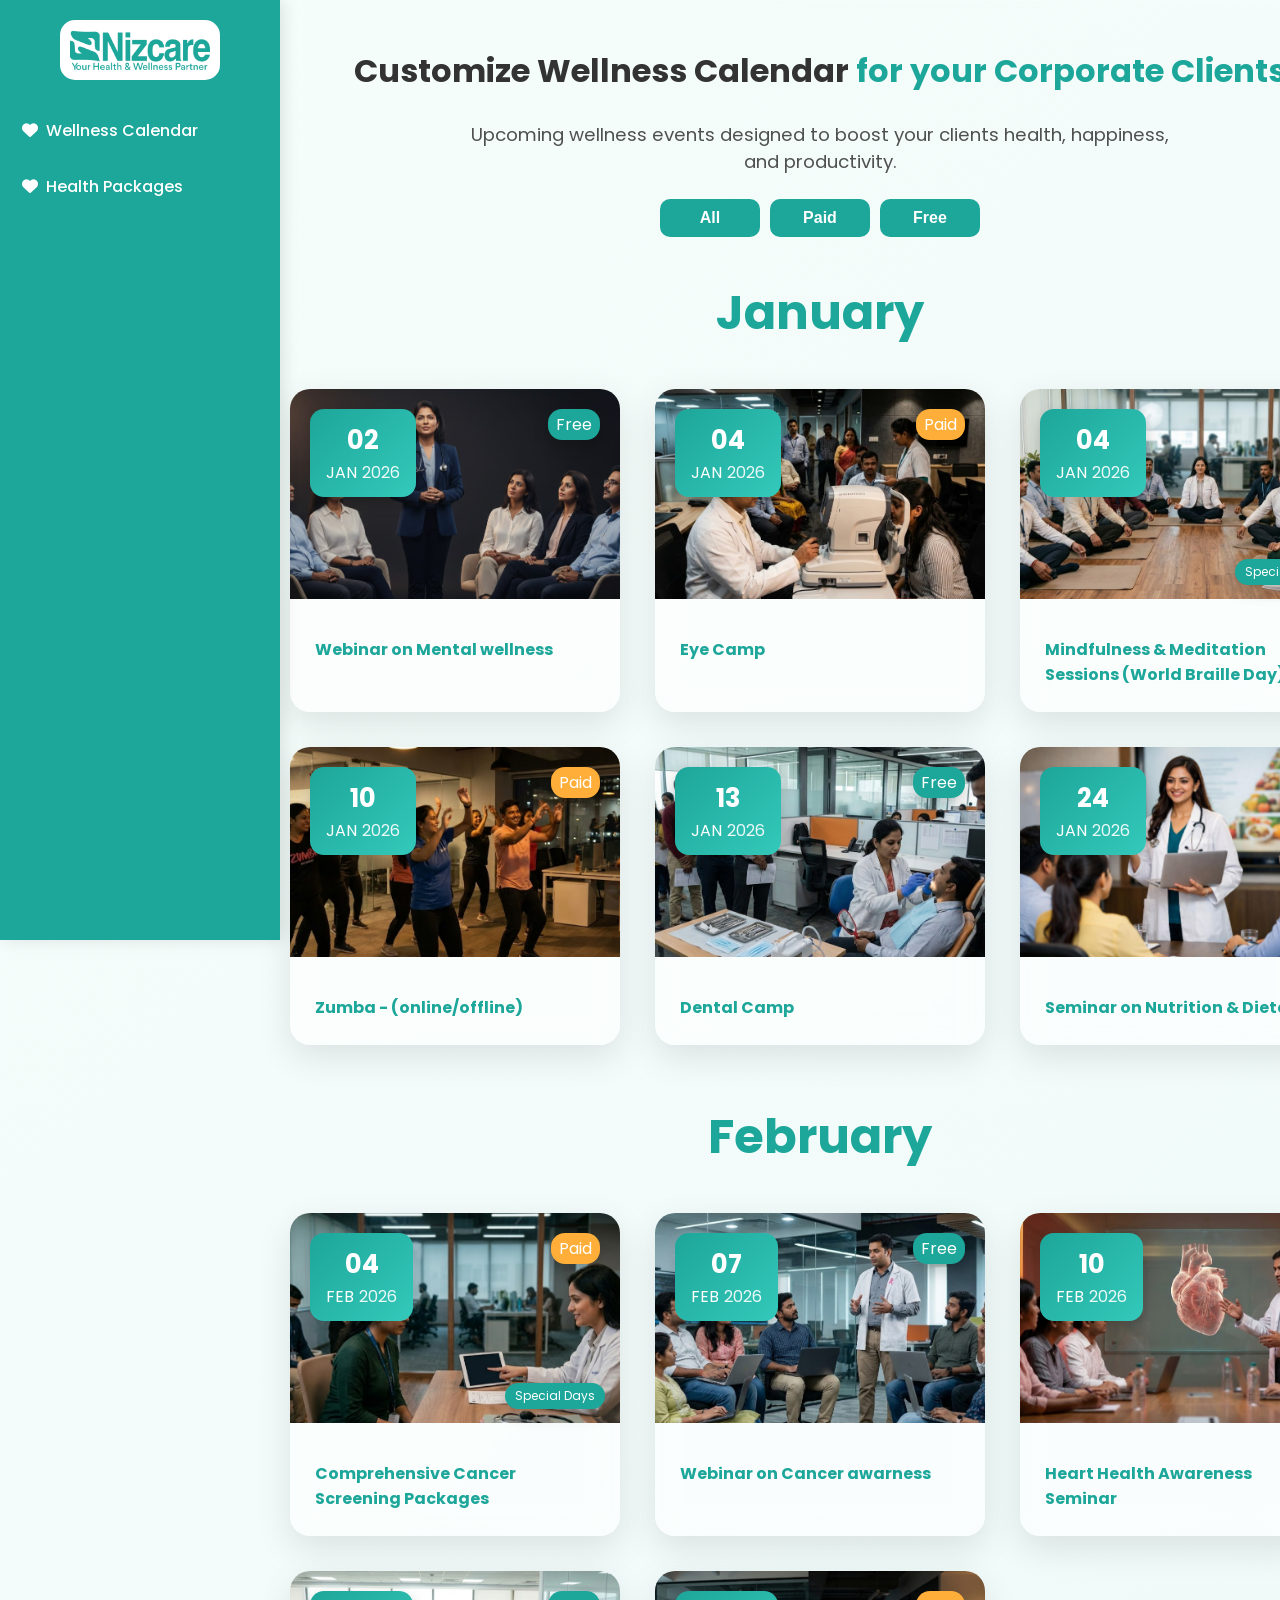
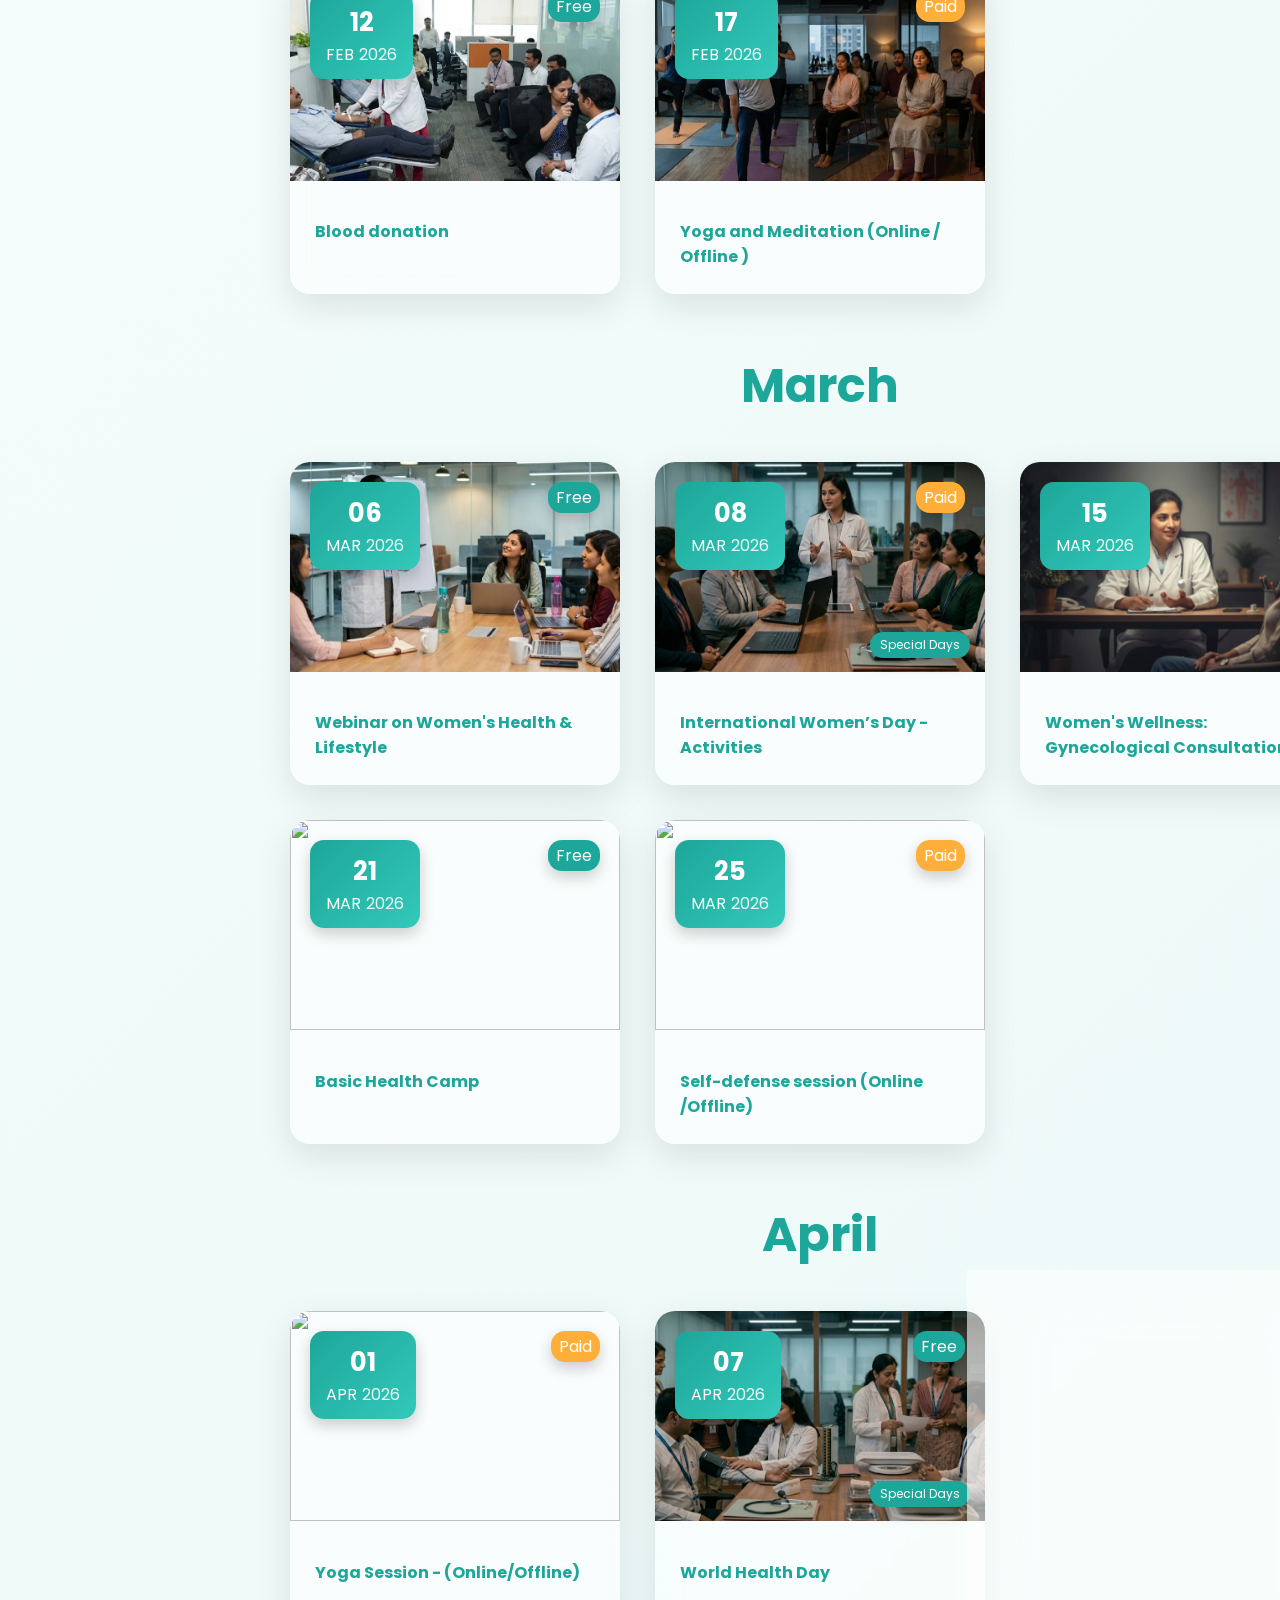
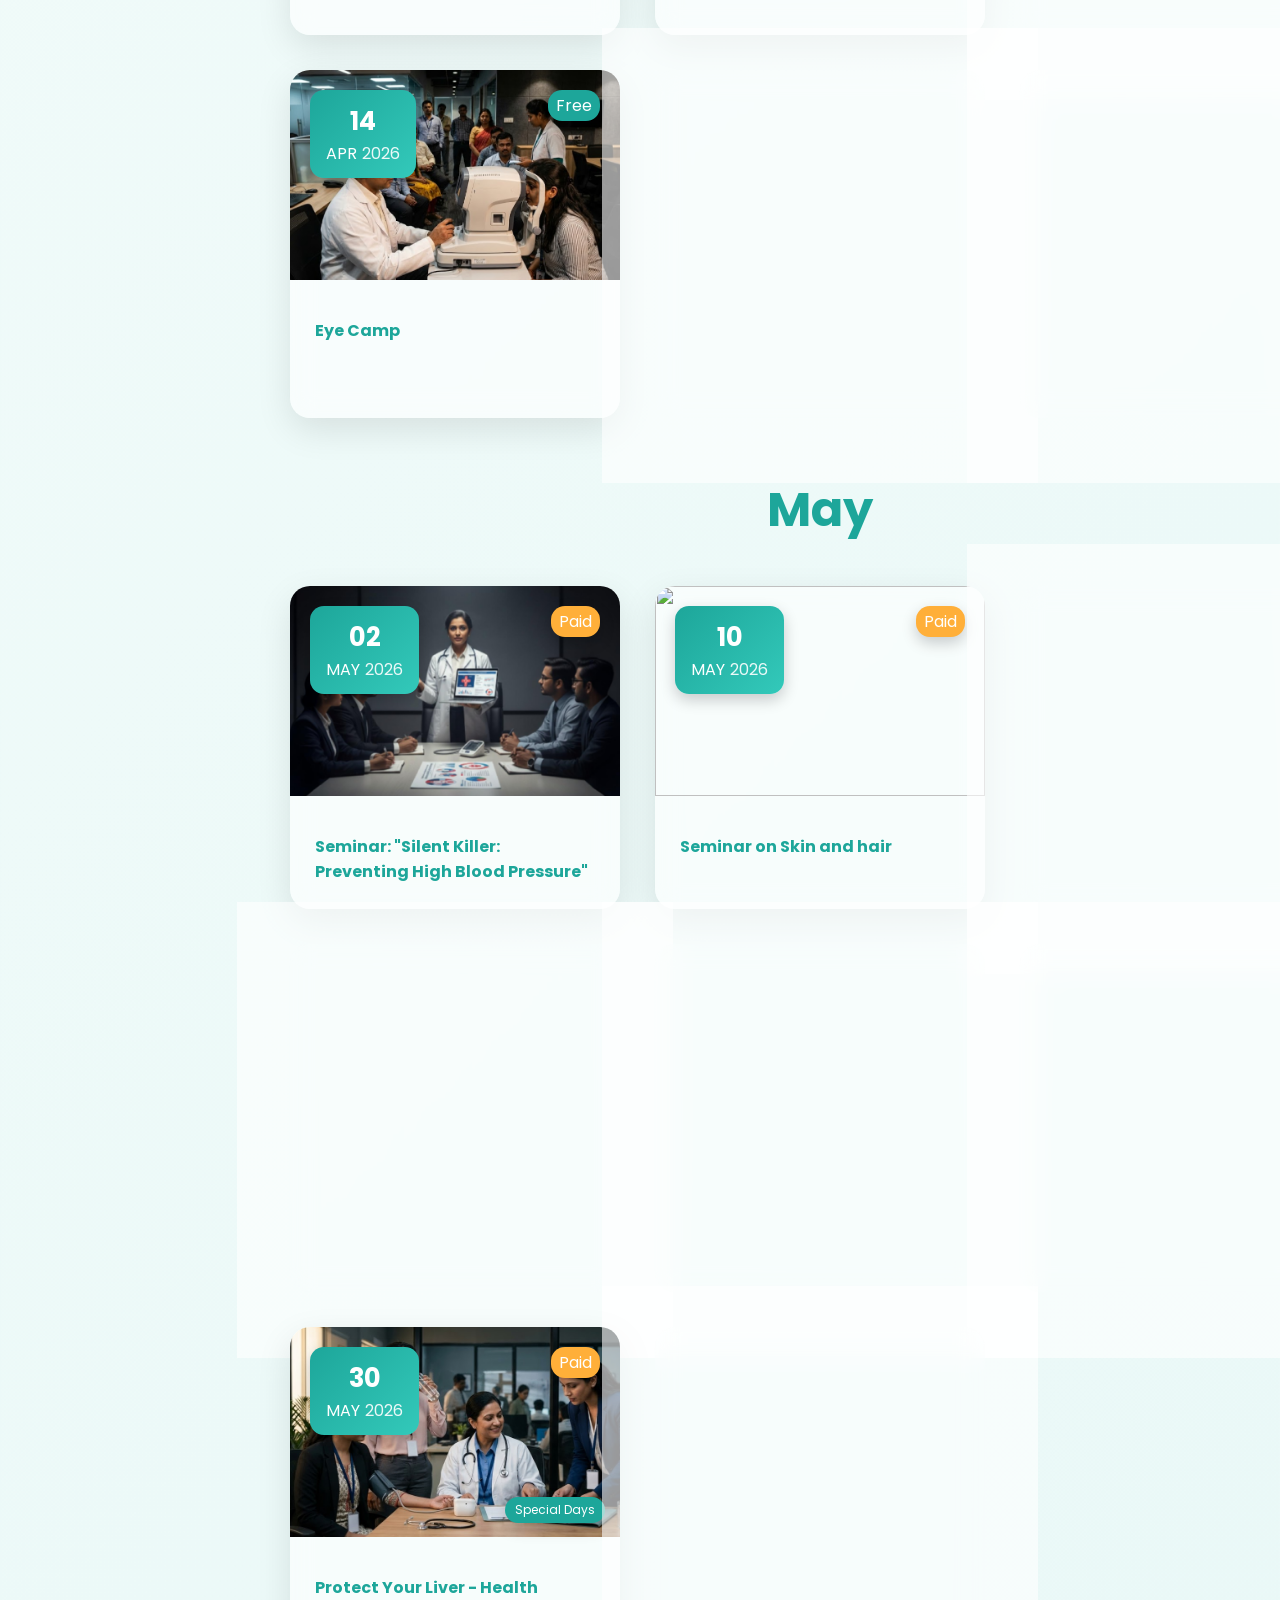
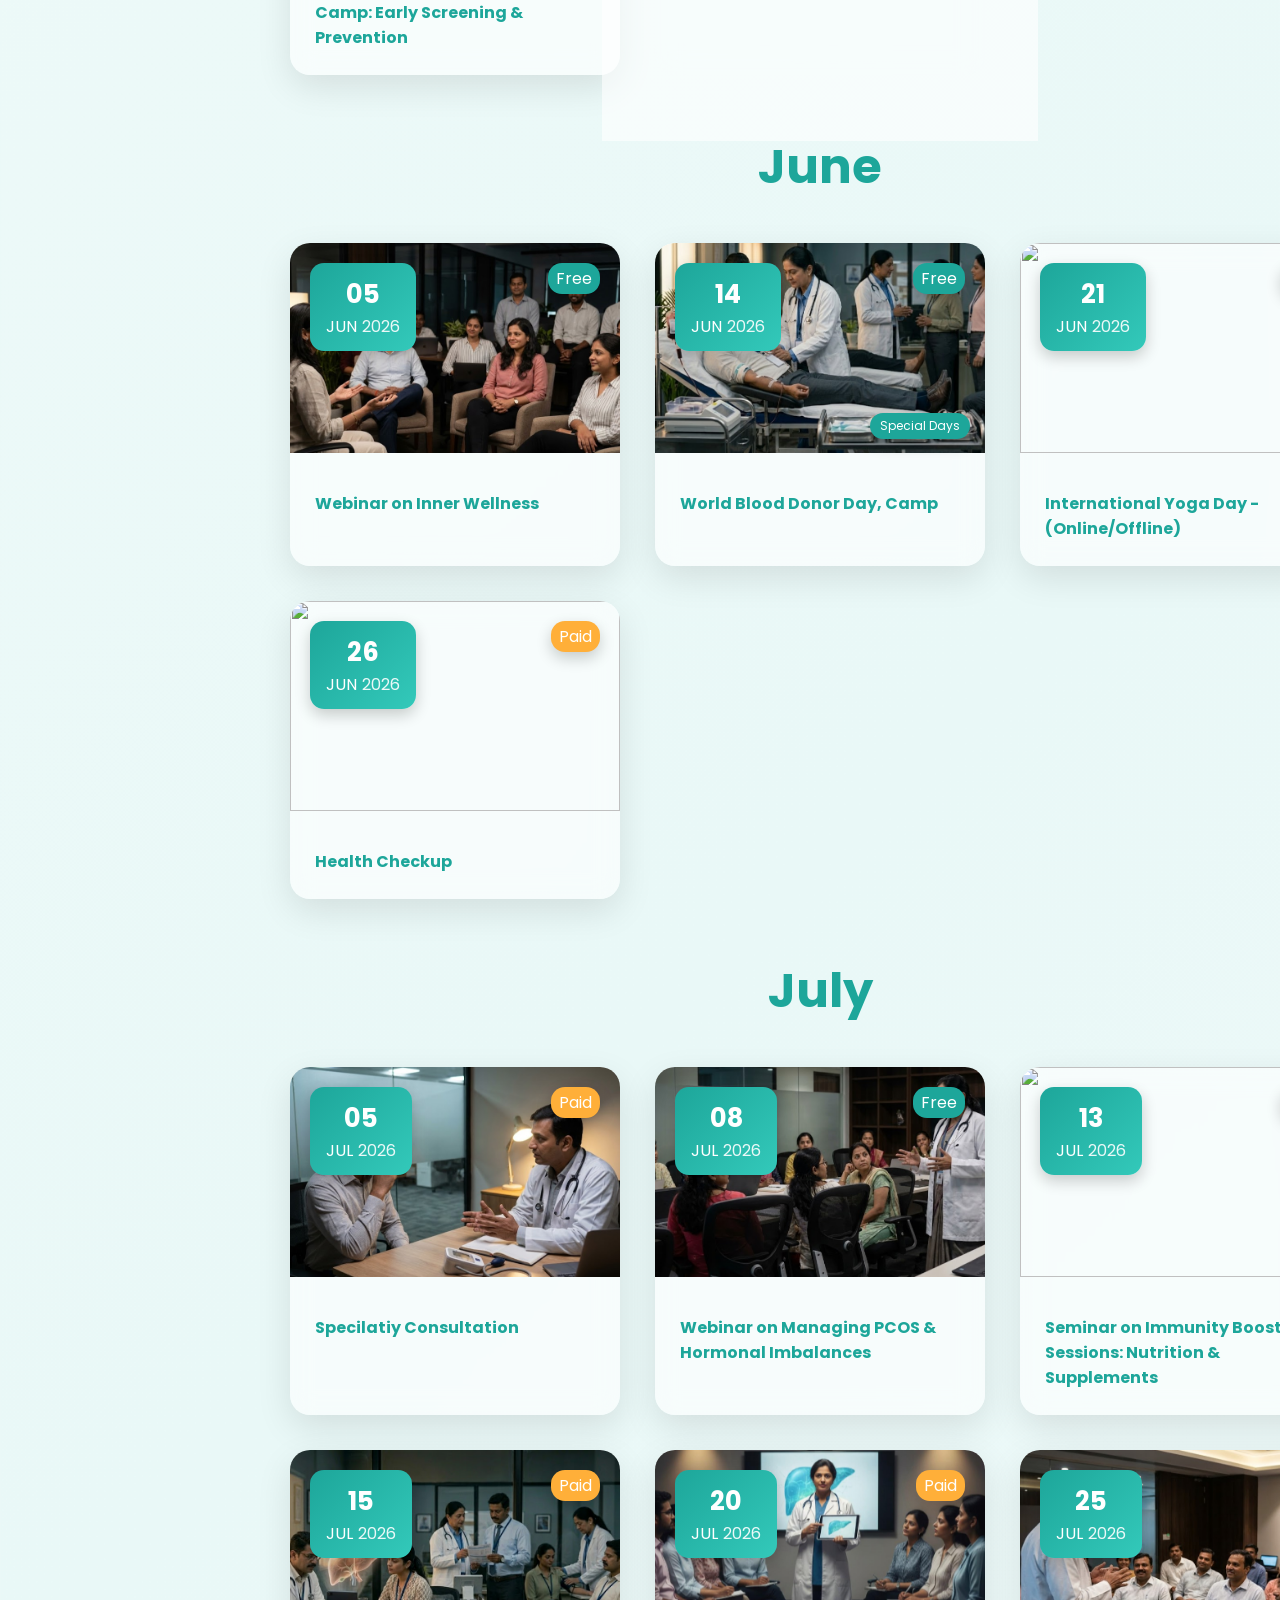
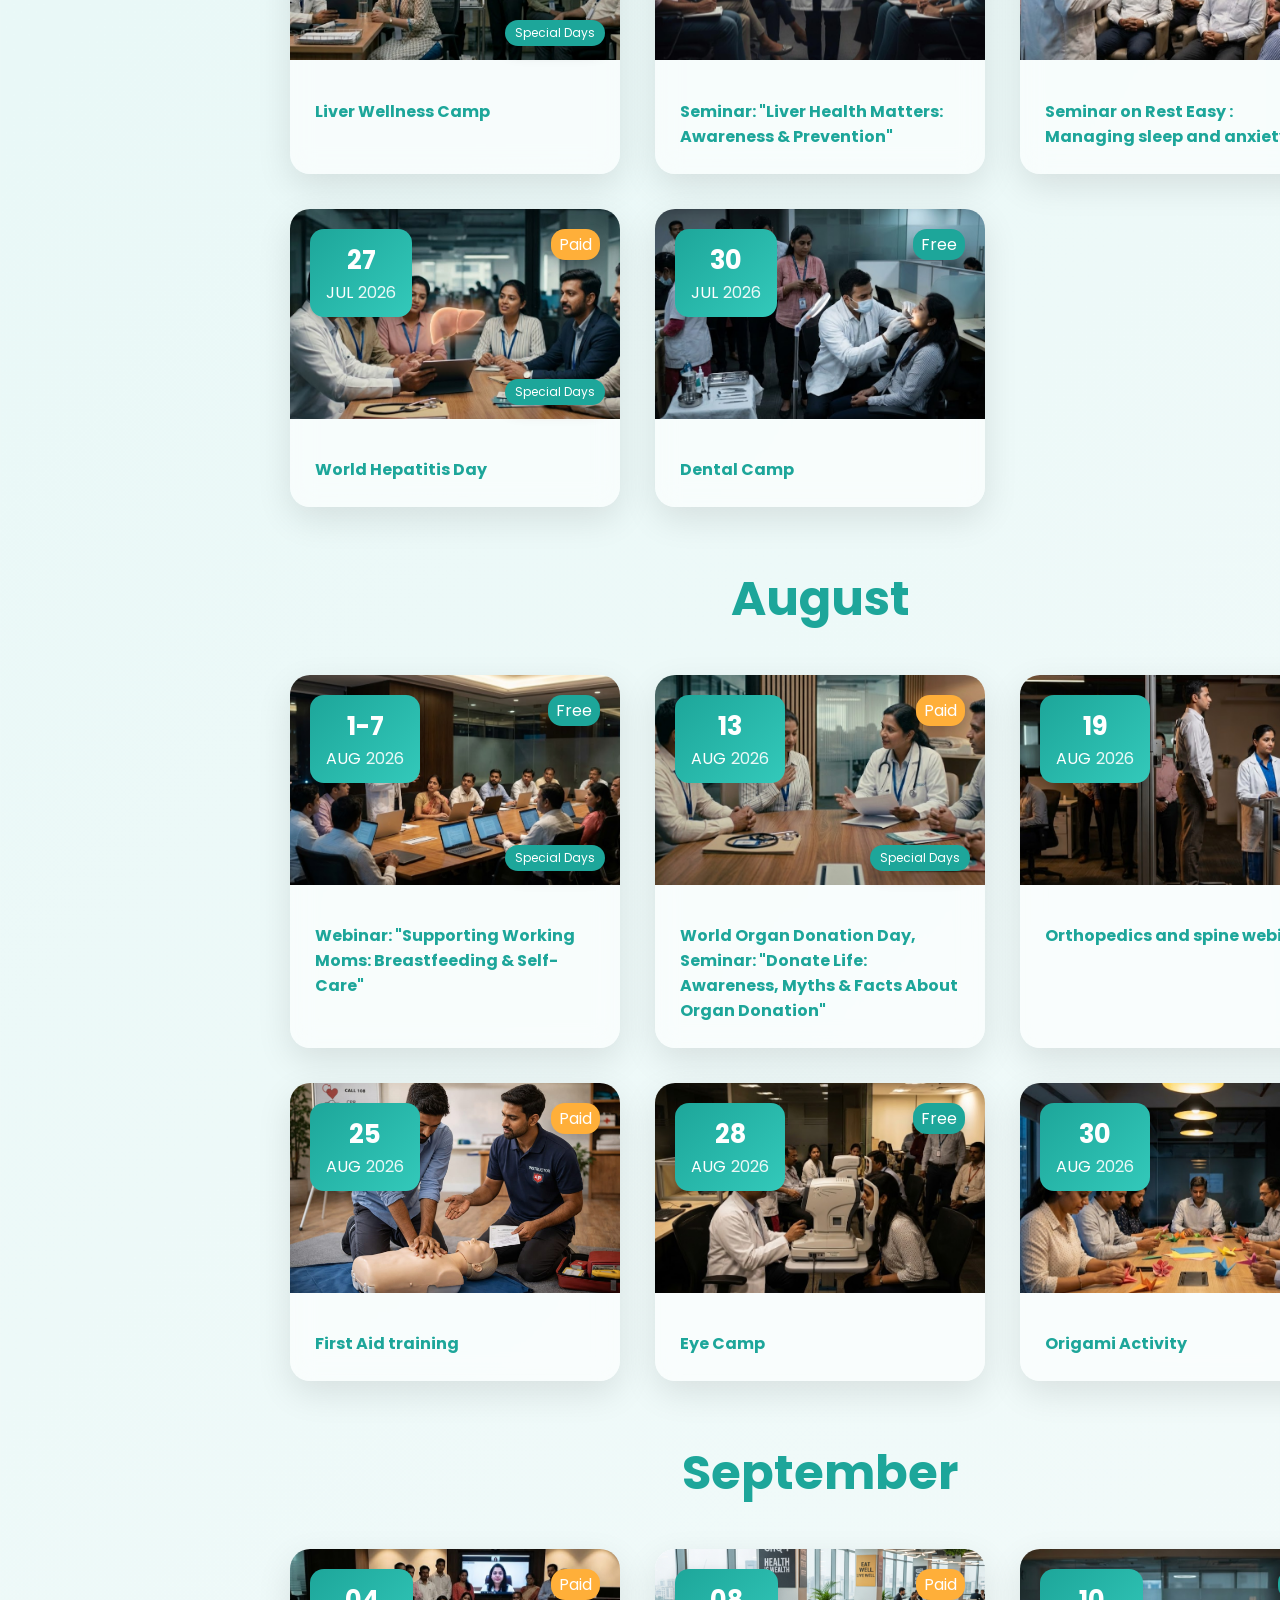
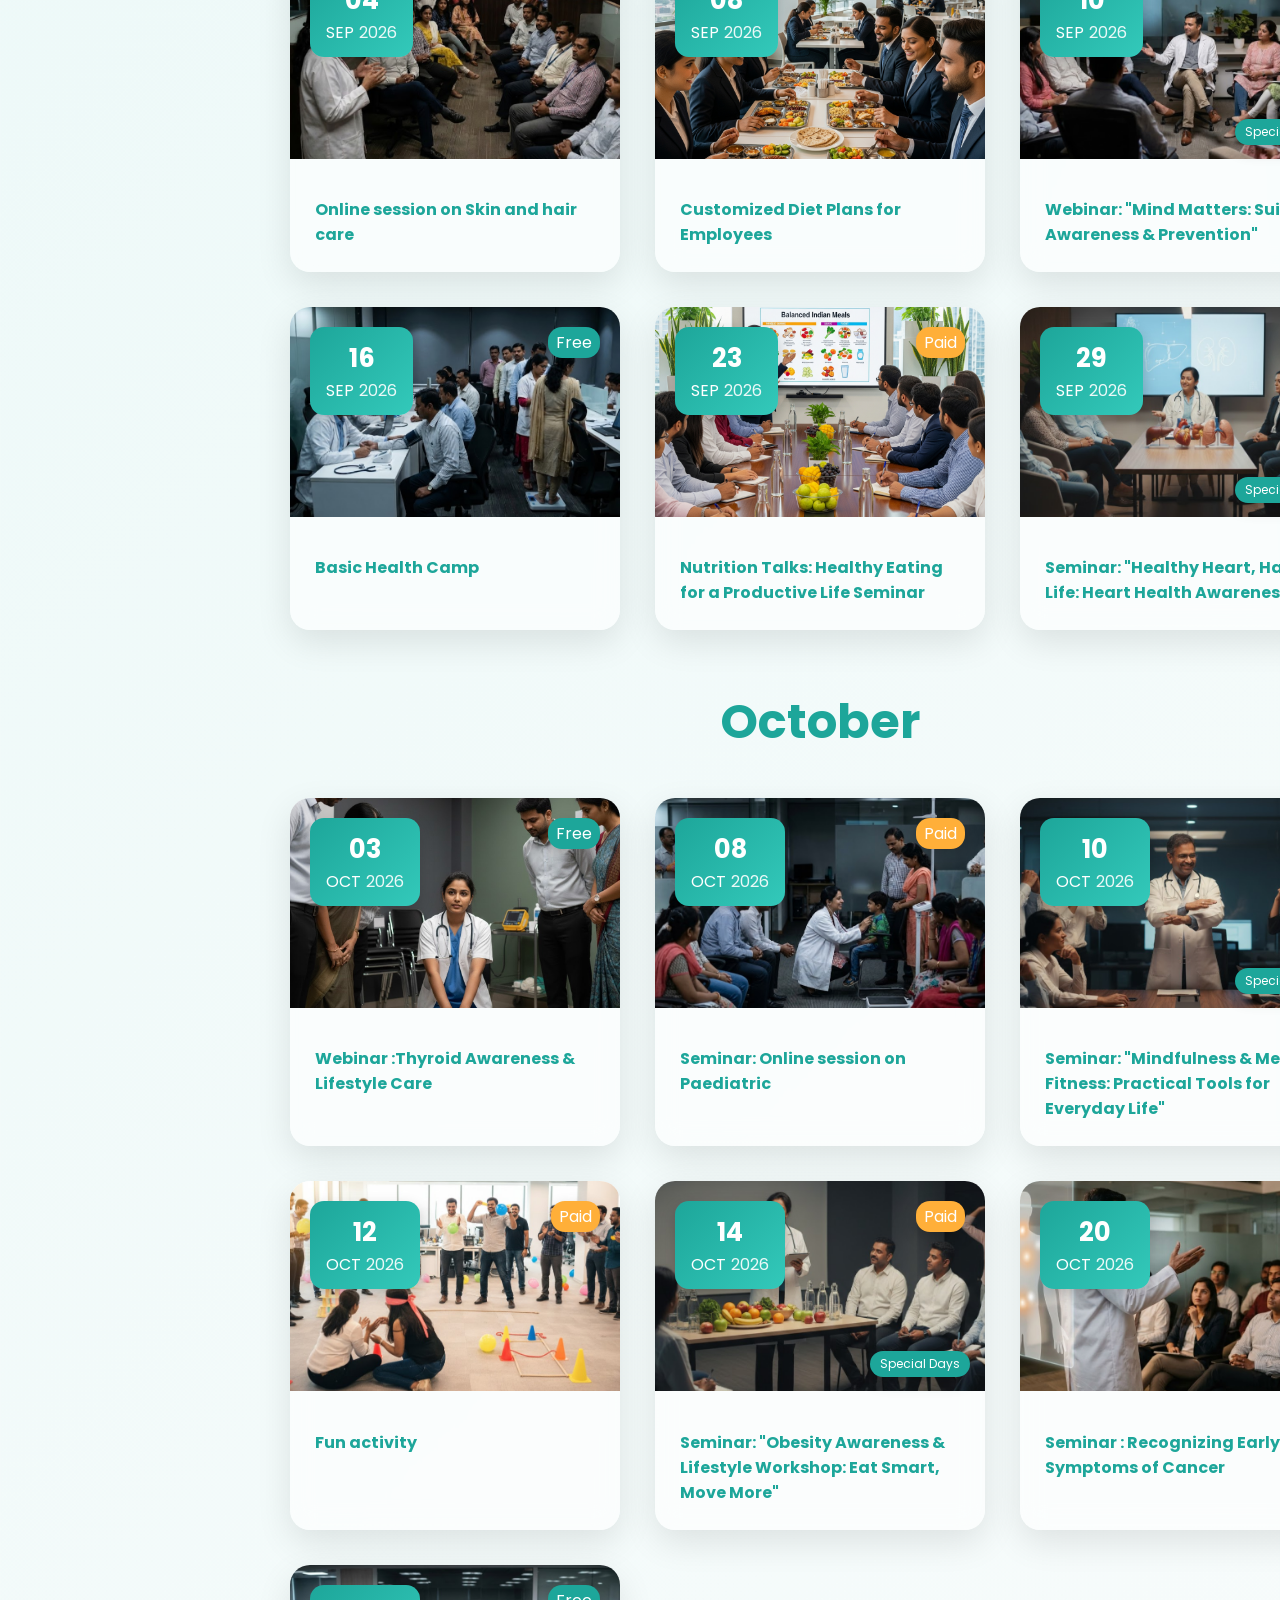
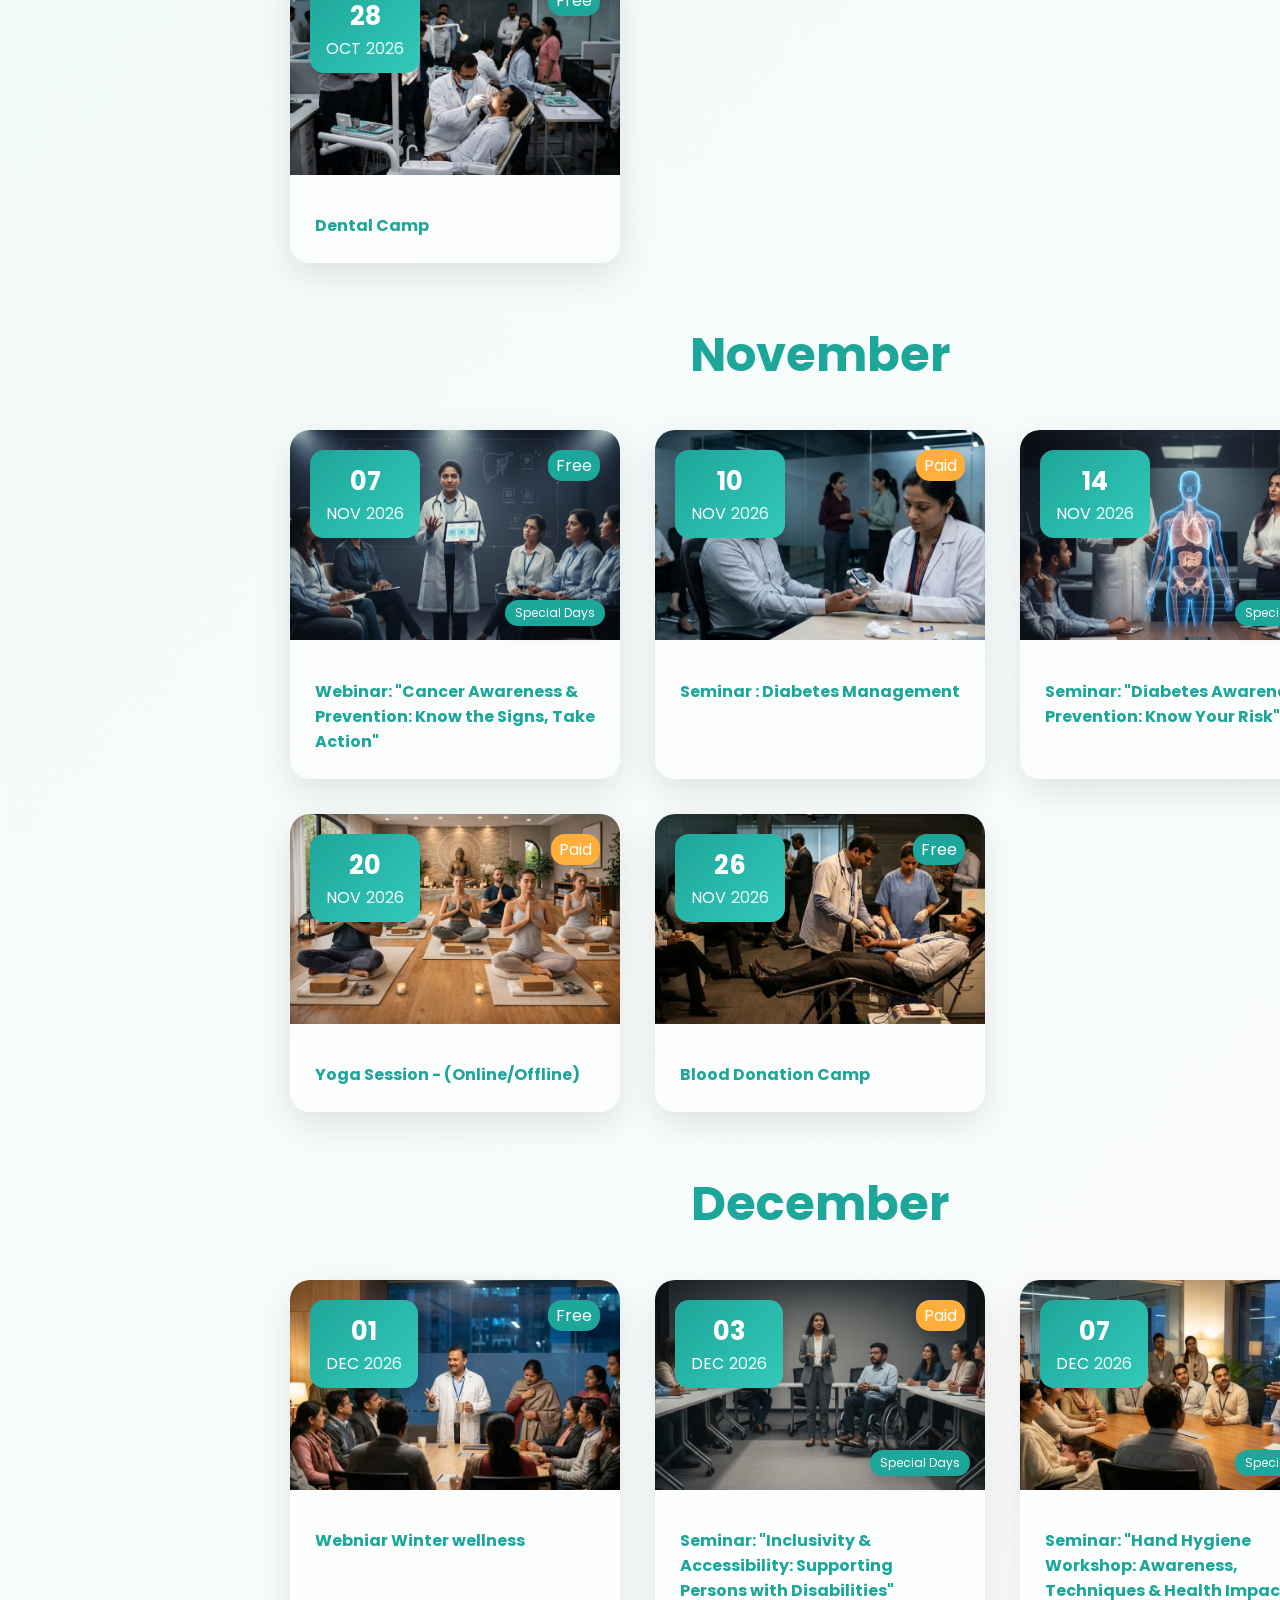
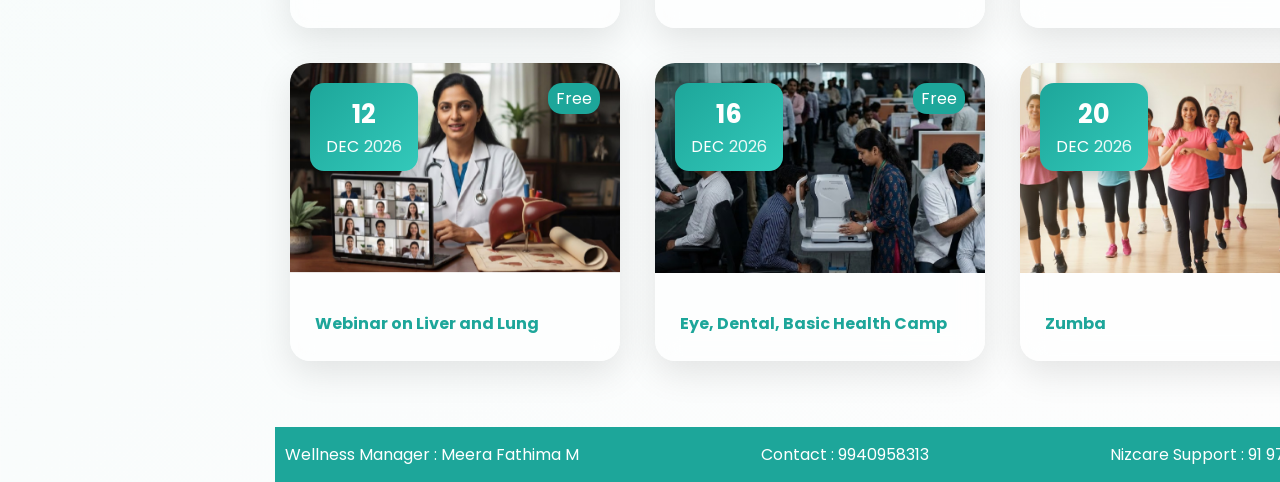
==== index.html @ b084663b "Feat : Updated" ====
<!DOCTYPE html>
<html lang="en">

<head>
    <meta charset="UTF-8" />
    <meta name="viewport" content="width=device-width, initial-scale=1.0" />
    <title>Wellness Calendar</title>
    <link rel="preconnect" href="https://fonts.googleapis.com" />
    <link rel="preconnect" href="https://fonts.gstatic.com" crossorigin />
    <link
        href="https://fonts.googleapis.com/css2?family=Bitcount+Prop+Single:wght@100..900&family=Poppins:ital,wght@0,100;0,200;0,300;0,400;0,500;0,600;0,700;0,800;0,900;1,100;1,200;1,300;1,400;1,500;1,600;1,700;1,800;1,900&display=swap"
        rel="stylesheet" />
    <link rel="stylesheet" href="style.css" />
    <link rel="stylesheet" href="https://cdnjs.cloudflare.com/ajax/libs/font-awesome/6.5.0/css/all.min.css" />
</head>

<body>

    <!-- Sidebar -->
    <aside class="sidebar">
        <!-- <h2><i class="fa fa-leaf"></i></h2> -->
        <img src="./assets/Logo/nizcare_logo (1).png" width="140px"
            style="background-color: #fff; padding: 10px; border-radius: 15px;" alt="logo">
        <nav>
            <a href="./index.html"><i class="fa fa-heart"></i> Wellness Calendar</a>
            <a href="./package.html"><i class="fa fa-heart"></i> Health Packages</a>
            <!-- <a href="./processflow.html"><i class="fa fa-calendar"></i> Process Flow</a>
            <a href="./webinar.html"><i class="fa fa-calendar"></i> Webinar</a> -->
        </nav>
    </aside>

    <!-- Main Content -->
    <main class="main-content">
        <section class="wellness-calendar">
            <div class="calendar-header">
                <h1>
                    Customize Wellness Calendar<span style="color: #1da69a;"> for your Corporate Clients</span>
                </h1>
                <p>Upcoming wellness events designed to boost your clients health, happiness, and productivity.</p>
            </div>

            <!-- Dynamic Modal -->
            <div id="dynamicModal" class="wellness-modal">
                <div class="wellness-modal-content">
                    <span class="wellness-close">&times;</span>
                    <h2 id="modalTitle"></h2>
                    <div id="modalTopics"></div>
                    <button id="submitSelection">Submit</button>
                </div>
            </div>


            <div class="all-btn" style="margin-top:14px">
                <button class="main-btn" id="btn-all">All</button>
                <button class="main-btn" id="btn-paid">Paid</button>
                <button class="main-btn" id="btn-comp">Free</button>
            </div>

            <!-- January 2026 -->
            <div class="well-card">
                <div class="calendar-month">
                    <h1>January</h1>
                </div>
                <div class="calendar-grid">
                    <div class="calendar-card" data-type="complementary" data-title="Webinar on Mental Wellness"
                        data-topics="Understanding Mental Health|Stress Management|Work-Life Balance|Overcoming Anxiety|Emotional Resilience|Mindfulness Meditation">
                        <div class="calendar-date">
                            <span class="day">02</span><span class="month">Jan</span><span class="year">2026</span>
                        </div>
                        <div class="tag-complementary"><span>Free</span></div>
                        <img src="./assets/wellness-calendar/1/Talk on Mental wellness.png" alt="">
                        <div class="calendar-content">
                            <h2>Webinar on Mental wellness</h2>
                        </div>
                    </div>

                    <div class="calendar-card" data-type="paid" data-title="Nutrition & Healthy Living"
                        data-topics="Balanced Diet|Weight Management|Superfoods|Hydration Tips|Meal Planning|Healthy Habits">
                        <div class="calendar-date">
                            <span class="day">04</span><span class="month">Jan</span><span class="year">2026</span>
                        </div>
                        <div class="tag-paid"><span>Paid</span></div>
                        <img src="./assets/wellness-calendar/4/Camp _ Eye.png" alt="">
                        <div class="calendar-content">
                            <h2> Eye Camp</h2>
                        </div>
                    </div>

                    <div class="calendar-card" data-type="paid" data-title="Nutrition & Healthy Living"
                        data-topics="Balanced Diet|Weight Management|Superfoods|Hydration Tips|Meal Planning|Healthy Habits">
                        <div class="calendar-date">
                            <span class="day">04</span><span class="month">Jan</span><span class="year">2026</span>
                        </div>
                        <div class="tag-paid"><span>Paid</span></div>
                        <div class="tag-special">Special Days</div>
                        <img src="./assets/wellness-calendar/special/Mindfulness & Meditation Sessions (World Braille Day).png"
                            alt="">
                        <div class="calendar-content">
                            <h2> Mindfulness & Meditation Sessions (World Braille Day)</h2>
                        </div>
                    </div>

                    <div class="calendar-card" data-type="paid">
                        <div class="calendar-date">
                            <span class="day">10</span><span class="month">Jan</span><span class="year">2026</span>
                        </div>
                        <div class="tag-paid"><span>Paid</span></div>
                        <img src="./assets/wellness-calendar/paid/Zumba.png" alt="">
                        <div class="calendar-content">
                            <h2>Zumba - (online/offline)</h2>
                        </div>
                    </div>

                    <div class="calendar-card" data-type="Complementary">
                        <div class="calendar-date">
                            <span class="day">13</span><span class="month">Jan</span><span class="year">2026</span>
                        </div>
                        <div class="tag-complementary"><span>Free</span></div>
                        <img src="./assets/wellness-calendar/1/Dental  camp.png" alt="">
                        <div class="calendar-content">
                            <h2>Dental Camp</h2>
                        </div>
                    </div>

                    <div class="calendar-card" data-type="paid">
                        <div class="calendar-date">
                            <span class="day">24</span><span class="month">Jan</span><span class="year">2026</span>
                        </div>
                        <div class="tag-paid"><span>Paid</span></div>
                        <img src="./assets/wellness-calendar/1/Seminar on Nutrition & Dietetics.png" alt="">
                        <div class="calendar-content">
                            <h2> Seminar on Nutrition & Dietetics</h2>
                        </div>
                    </div>
                </div>
            </div>
            </div>

            <!-- Feb 2026 -->
            <div class="well-card">
                <div class="calendar-month">
                    <h1>February</h1>
                </div>
                <div class="calendar-grid">
                    <div class="calendar-card" data-type="paid">
                        <div class="calendar-date">
                            <span class="day">04</span><span class="month">Feb</span><span class="year">2026</span>
                        </div>
                        <div class="tag-paid"><span>Paid</span></div>
                        <div class="tag-special">Special Days</div>
                        <img src="./assets/wellness-calendar/special/Comprehensive Cancer Screening Packages.png"
                            alt="">
                        <div class="calendar-content">
                            <h2>Comprehensive Cancer Screening Packages</h2>
                        </div>
                    </div>

                    <div class="calendar-card" data-type="complementary">
                        <div class="calendar-date">
                            <span class="day">07</span><span class="month">Feb</span><span class="year">2026</span>
                        </div>
                        <div class="tag-complementary"><span>Free</span></div>
                        <img src="./assets/wellness-calendar/2/Cancer awarness.png" alt="">
                        <div class="calendar-content">
                            <h2>Webinar on Cancer awarness</h2>
                        </div>
                    </div>

                    <div class="calendar-card" data-type="paid">
                        <div class="calendar-date">
                            <span class="day">10</span><span class="month">Feb</span><span class="year">2026</span>
                        </div>
                        <div class="tag-paid"><span>Paid</span></div>
                        <img src="./assets/wellness-calendar/paid/Heart Health Awareness Webinar.png" alt="">
                        <div class="calendar-content">
                            <h2>Heart Health Awareness Seminar</h2>
                        </div>
                    </div>

                    <div class="calendar-card" data-type="complementary">
                        <div class="calendar-date">
                            <span class="day">12</span><span class="month">Feb</span><span class="year">2026</span>
                        </div>
                        <div class="tag-complementary"><span>Free</span></div>
                        <img src="./assets/wellness-calendar/2/Blood donation and Eye.png" alt="">
                        <div class="calendar-content">
                            <h2>Blood donation</h2>
                        </div>
                    </div>

                    <div class="calendar-card" data-type="paid">
                        <div class="calendar-date">
                            <span class="day">17</span><span class="month">Feb</span><span class="year">2026</span>
                        </div>
                        <div class="tag-paid"><span>Paid</span></div>
                        <img src="./assets/wellness-calendar/paid/Yoga and Meditation (Online/Offline ).png" alt="">
                        <div class="calendar-content">
                            <h2>Yoga and Meditation (Online / Offline )</h2>
                        </div>
                    </div>

                </div>
            </div>

            <!-- Mar 2025 -->
            <div class="well-card">
                <div class="calendar-month">
                    <h1>March</h1>
                </div>
                <div class="calendar-grid">
                    <div class="calendar-card" data-type="complementary">
                        <div class="calendar-date">
                            <span class="day">06</span><span class="month">Mar</span><span class="year">2026</span>
                        </div>
                        <div class="tag-complementary"><span>Free</span></div>
                        <img src="./assets/wellness-calendar/3/Women's Health & Lifestyle.png" alt="">
                        <div class="calendar-content">
                            <h2>Webinar on Women's Health & Lifestyle</h2>
                        </div>
                    </div>

                    <div class="calendar-card" data-type="paid">
                        <div class="calendar-date">
                            <span class="day">08</span><span class="month">Mar</span><span class="year">2026</span>
                        </div>
                        <div class="tag-paid"><span>Paid</span></div>
                        <div class="tag-special">Special Days</div>
                        <img src="./assets/wellness-calendar/special/International Women’s Day.png" alt="">
                        <div class="calendar-content">
                            <h2>International Women’s Day - Activities</h2>
                        </div>
                    </div>

                    <div class="calendar-card" data-type="paid">
                        <div class="calendar-date">
                            <span class="day">15</span><span class="month">Mar</span><span class="year">2026</span>
                        </div>
                        <div class="tag-paid"><span>Paid</span></div>
                        <img src="./assets/wellness-calendar/3/Women's Wellness_ Gynecological Consultation.png" alt="">
                        <div class="calendar-content">
                            <h2>Women's Wellness: Gynecological Consultation</h2>
                        </div>
                    </div>

                    <div class="calendar-card" data-type="complementary">
                        <div class="calendar-date">
                            <span class="day">21</span><span class="month">Mar</span><span class="year">2026</span>
                        </div>
                        <div class="tag-complementary"><span>Free</span></div>
                        <img src="./assets/wellness-calendar/mar-2025/mar-Health talk.png" alt="">
                        <div class="calendar-content">
                            <h2>Basic Health Camp</h2>
                        </div>
                    </div>

                    <div class="calendar-card" data-type="paid">
                        <div class="calendar-date">
                            <span class="day">25</span><span class="month">Mar</span><span class="year">2026</span>
                        </div>
                        <div class="tag-paid"><span>Paid</span></div>
                        <img src="./assets/wellness-calendar/mar-2025/mar-Self-defense.png" alt="">
                        <div class="calendar-content">
                            <h2> Self-defense session (Online /Offline)</h2>
                        </div>
                    </div>

                </div>
            </div>

            <!-- Apr 2025 -->
            <div class="well-card">
                <div class="calendar-month">
                    <h1>April</h1>
                </div>
                <div class="calendar-grid">
                    <div class="calendar-card" data-type="paid">
                        <div class="calendar-date">
                            <span class="day">01</span><span class="month">Apr</span><span class="year">2026</span>
                        </div>
                        <div class="tag-paid"><span>Paid</span></div>
                        <img src="./assets/wellness-calendar/apr-2025/apr-Destress .png" alt="">
                        <div class="calendar-content">
                            <h2>Yoga Session - (Online/Offline)</h2>
                        </div>
                    </div>

                    <div class="calendar-card" data-type="complementary">
                        <div class="calendar-date">
                            <span class="day">07</span><span class="month">Apr</span><span class="year">2026</span>
                        </div>
                        <div class="tag-complementary"><span>Free</span></div>
                        <div class="tag-special">Special Days</div>
                        <img src="./assets/wellness-calendar/special/World Health Day.png" alt="">
                        <div class="calendar-content">
                            <h2>World Health Day</h2>
                        </div>
                    </div>

                    <div class="calendar-card" data-type="paid">
                        <div class="calendar-date">
                            <span class="day">07</span><span class="month">Apr</span><span class="year">2026</span>
                        </div>
                        <div class="tag-paid"><span>Paid</span></div>
                        <img src="./assets/wellness-calendar/4/Health Camp_ Early Detection & Prevention.png" alt="">
                        <div class="calendar-content">
                            <h2>Paid Health Camp: Preventive Care & Early Detection</h2>
                        </div>
                    </div>

                    <div class="calendar-card" data-type="complementary">
                        <div class="calendar-date">
                            <span class="day">14</span><span class="month">Apr</span><span class="year">2026</span>
                        </div>
                        <div class="tag-complementary"><span>Free</span></div>
                        <img src="./assets/wellness-calendar/4/Camp _ Eye.png" alt="">
                        <div class="calendar-content">
                            <h2>Eye Camp</h2>
                        </div>
                    </div>

                    <div class="calendar-card" data-type="paid">
                        <div class="calendar-date">
                            <span class="day">24</span><span class="month">Apr</span><span class="year">2026</span>
                        </div>
                        <div class="tag-paid"><span>Paid</span></div>
                        <img src="./assets/wellness-calendar/paid/Team building.png" alt="">
                        <div class="calendar-content">
                            <h2>Team building - (Offline)</h2>
                        </div>
                    </div>

                    <div class="calendar-card" data-type="paid">
                        <div class="calendar-date">
                            <span class="day">28</span><span class="month">Apr</span><span class="year">2026</span>
                        </div>
                        <div class="tag-paid"><span>Paid</span></div>
                        <div class="tag-special">Special Days</div>
                        <img src="./assets/wellness-calendar/4/Paid Activities_ Workplace Safety, Ergonomics & Occupational Health Programs.png"
                            alt="">
                        <div class="calendar-content">
                            <h2>Paid Activities: Workplace Safety, Ergonomics & Occupational Health Programs</h2>
                        </div>
                    </div>

                </div>
            </div>

            <!-- May 2025 -->
            <div class="well-card">
                <div class="calendar-month">
                    <h1>May</h1>
                </div>
                <div class="calendar-grid">
                    <div class="calendar-card" data-type="paid">
                        <div class="calendar-date">
                            <span class="day">02</span><span class="month">May</span><span class="year">2026</span>
                        </div>
                        <div class="tag-paid"><span>Paid</span></div>
                        <img src="./assets/wellness-calendar/5/Seminar_ _Silent Killer_ Preventing High Blood Pressure_.png"
                            alt="">
                        <div class="calendar-content">
                            <h2>Seminar: "Silent Killer: Preventing High Blood Pressure"</h2>
                        </div>
                    </div>

                    <div class="calendar-card" data-type="paid">
                        <div class="calendar-date">
                            <span class="day">10</span><span class="month">May</span><span class="year">2026</span>
                        </div>
                        <div class="tag-paid"><span>Paid</span></div>
                        <img src="./assets/wellness-calendar/may-2025/may-Skin and Hair.png" alt="">
                        <div class="calendar-content">
                            <h2>Seminar on Skin and hair</h2>
                        </div>
                    </div>

                    <div class="calendar-card" data-type="complementary">
                        <div class="calendar-date">
                            <span class="day">12</span><span class="month">May</span><span class="year">2026</span>
                        </div>
                        <div class="tag-complementary"><span>Free</span></div>
                        <img src="./assets/wellness-calendar/5/Camp _ dental.png" alt="">
                        <div class="calendar-content">
                            <h2>Dental Camp</h2>
                        </div>
                    </div>

                    <div class="calendar-card" data-type="complementary">
                        <div class="calendar-date">
                            <span class="day">17</span><span class="month">May</span><span class="year">2026</span>
                        </div>
                        <div class="tag-complementary"><span>Free</span></div>
                        <div class="tag-special">Special Days</div>
                        <img src="./assets/wellness-calendar/special/World Hypertension Day.png" alt="">
                        <div class="calendar-content">
                            <h2>World Hypertension Day - Activities</h2>
                        </div>
                    </div>

                    <div class="calendar-card" data-type="paid">
                        <div class="calendar-date">
                            <span class="day">22</span><span class="month">May</span><span class="year">2026</span>
                        </div>
                        <div class="tag-paid"><span>Paid</span></div>
                        <img src="./assets/wellness-calendar/paid/Craft activity.png" alt="">
                        <div class="calendar-content">
                            <h2>Art Therapy Session</h2>
                        </div>
                    </div>

                    <div class="calendar-card" data-type="paid">
                        <div class="calendar-date">
                            <span class="day">28</span><span class="month">May</span><span class="year">2026</span>
                        </div>
                        <div class="tag-paid"><span>Paid</span></div>
                        <div class="tag-special">Special Days</div>
                        <img src="./assets/wellness-calendar/special/International Women’s Health Day.png" alt="">
                        <div class="calendar-content">
                            <h2>International Women’s Health Day - Seminar: "Nutrition for Women’s Long-Term Health"
                            </h2>
                        </div>
                    </div>

                    <div class="calendar-card" data-type="paid">
                        <div class="calendar-date">
                            <span class="day">30</span><span class="month">May</span><span class="year">2026</span>
                        </div>
                        <div class="tag-paid"><span>Paid</span></div>
                        <div class="tag-special">Special Days</div>
                        <img src="./assets/wellness-calendar/special/Protect Your Liver.png" alt="">
                        <div class="calendar-content">
                            <h2>Protect Your Liver - Health Camp: Early Screening & Prevention</h2>
                        </div>
                    </div>

                    <div class="calendar-card" data-type="paid">
                        <div class="calendar-date">
                            <span class="day">31</span><span class="month">May</span><span class="year">2026</span>
                        </div>
                        <div class="tag-paid"><span>Paid</span></div>
                        <div class="tag-special">Special Days</div>
                        <img src="./assets/wellness-calendar/special/World No Tobacco Day.png" alt="">
                        <div class="calendar-content">
                            <h2> Seminar: "Tobacco & Its Impact on Heart, Lungs and Liver"</h2>
                        </div>
                    </div>

                </div>
            </div>

            <!-- june 2025 -->
            <div class="well-card">
                <div class="calendar-month">
                    <h1>June</h1>
                </div>
                <div class="calendar-grid">
                    <div class="calendar-card" data-type="complementary">
                        <div class="calendar-date">
                            <span class="day">05</span><span class="month">Jun</span><span class="year">2026</span>
                        </div>
                        <div class="tag-complementary"><span>Free</span></div>
                        <img src="./assets/wellness-calendar/6/Inner Wellness.png" alt="">
                        <div class="calendar-content">
                            <h2>Webinar on Inner Wellness</h2>
                        </div>
                    </div>

                    <div class="calendar-card" data-type="complementary">
                        <div class="calendar-date">
                            <span class="day">14</span><span class="month">Jun</span><span class="year">2026</span>
                        </div>
                        <div class="tag-complementary"><span>Free</span></div>
                        <div class="tag-special">Special Days</div>
                        <img src="./assets/wellness-calendar/special/World Blood Donor Day.png" alt="">
                        <div class="calendar-content">
                            <h2>World Blood Donor Day, Camp</h2>
                        </div>
                    </div>

                    <div class="calendar-card" data-type="paid">
                        <div class="calendar-date">
                            <span class="day">21</span><span class="month">Jun</span><span class="year">2026</span>
                        </div>
                        <div class="tag-paid"><span>Paid</span></div>
                        <img src="./assets/wellness-calendar/jun-2025/Stress Relief.png" alt="">
                        <div class="calendar-content">
                            <h2>International Yoga Day - (Online/Offline)</h2>
                        </div>
                    </div>

                    <div class="calendar-card" data-type="paid">
                        <div class="calendar-date">
                            <span class="day">26</span><span class="month">Jun</span><span class="year">2026</span>
                        </div>
                        <div class="tag-paid"><span>Paid</span></div>
                        <img src="./assets/wellness-calendar/jun-2025//Prostate.png" alt="">
                        <div class="calendar-content">
                            <h2>Health Checkup</h2>
                        </div>
                    </div>

                </div>
            </div>

            <!-- july 2025 -->
            <div class="well-card">
                <div class="calendar-month">
                    <h1>July</h1>
                </div>
                <div class="calendar-grid">
                    <div class="calendar-card" data-type="paid">
                        <div class="calendar-date">
                            <span class="day">05</span><span class="month">Jul</span><span class="year">2026</span>
                        </div>
                        <div class="tag-paid"><span>Paid</span></div>
                        <img src="./assets/wellness-calendar/paid/Offline GP Consultation.png" alt="">
                        <div class="calendar-content">
                            <h2>Specilatiy Consultation</h2>
                        </div>
                    </div>

                    <div class="calendar-card" data-type="complementary">
                        <div class="calendar-date">
                            <span class="day">08</span><span class="month">Jul</span><span class="year">2026</span>
                        </div>
                        <div class="tag-complementary"><span>Free</span></div>
                        <img src="./assets/wellness-calendar/7/Managing PCOS & Hormonal Imbalances.png">
                        <div class="calendar-content">
                            <h2>Webinar on Managing PCOS & Hormonal Imbalances</h2>
                        </div>
                    </div>

                    <div class="calendar-card" data-type="paid">
                        <div class="calendar-date">
                            <span class="day">13</span><span class="month">Jul</span><span class="year">2026</span>
                        </div>
                        <div class="tag-paid"><span>Paid</span></div>
                        <img src="./assets/wellness-calendar/jul-2025/Immunity Boost .png" alt="">
                        <div class="calendar-content">
                            <h2>Seminar on Immunity Boost Sessions: Nutrition & Supplements</h2>
                        </div>
                    </div>

                    <div class="calendar-card" data-type="paid">
                        <div class="calendar-date">
                            <span class="day">15</span><span class="month">Jul</span><span class="year">2026</span>
                        </div>
                        <div class="tag-paid"><span>Paid</span></div>
                        <div class="tag-special">Special Days</div>
                        <img src="./assets/wellness-calendar/special/Liver Wellness Camp.png" alt="">
                        <div class="calendar-content">
                            <h2>Liver Wellness Camp</h2>
                        </div>
                    </div>

                    <div class="calendar-card" data-type="paid">
                        <div class="calendar-date">
                            <span class="day">20</span><span class="month">Jul</span><span class="year">2026</span>
                        </div>
                        <div class="tag-paid"><span>Paid</span></div>
                        <img src="./assets/wellness-calendar/7/Seminar_ _Liver Health Matters_ Awareness & Prevention_.png"
                            alt="">
                        <div class="calendar-content">
                            <h2>Seminar: "Liver Health Matters: Awareness & Prevention"</h2>
                        </div>
                    </div>

                    <div class="calendar-card" data-type="paid">
                        <div class="calendar-date">
                            <span class="day">25</span><span class="month">Jul</span><span class="year">2026</span>
                        </div>
                        <div class="tag-paid"><span>Paid</span></div>
                        <img src="./assets/wellness-calendar/7/Rest Easy _ Managing sleep and anxiety.png" alt="">
                        <div class="calendar-content">
                            <h2>Seminar on Rest Easy : Managing sleep and anxiety</h2>
                        </div>
                    </div>

                    <div class="calendar-card" data-type="paid">
                        <div class="calendar-date">
                            <span class="day">27</span><span class="month">Jul</span><span class="year">2026</span>
                        </div>
                        <div class="tag-paid"><span>Paid</span></div>
                        <div class="tag-special">Special Days</div>
                        <img src="./assets/wellness-calendar/special/World Hepatitis Day.png" alt="">
                        <div class="calendar-content">
                            <h2>World Hepatitis Day</h2>
                        </div>
                    </div>

                    <div class="calendar-card" data-type="complementary">
                        <div class="calendar-date">
                            <span class="day">30</span><span class="month">Jul</span><span class="year">2026</span>
                        </div>
                        <div class="tag-complementary"><span>Free</span></div>
                        <img src="./assets/wellness-calendar/7/Camp_ _ dental.png" alt="">
                        <div class="calendar-content">
                            <h2>Dental Camp</h2>
                        </div>
                    </div>

                </div>
            </div>

            <!-- Aug 2025 -->
            <div class="well-card">
                <div class="calendar-month">
                    <h1>August</h1>
                </div>
                <div class="calendar-grid">

                    <div class="calendar-card" data-type="complementary">
                        <div class="calendar-date">
                            <span class="day">1-7</span><span class="month">Aug</span><span class="year">2026</span>
                        </div>
                        <div class="tag-complementary"><span>Free</span></div>
                        <div class="tag-special">Special Days</div>
                        <img src="./assets/wellness-calendar/8/Smart Straegies for everday control.png" alt="">
                        <div class="calendar-content">
                            <h2>Webinar: "Supporting Working Moms: Breastfeeding & Self-Care"</h2>
                        </div>
                    </div>

                    <div class="calendar-card" data-type="paid">
                        <div class="calendar-date">
                            <span class="day">13</span><span class="month">Aug</span><span class="year">2026</span>
                        </div>
                        <div class="tag-paid"><span>Paid</span></div>
                        <div class="tag-special">Special Days</div>
                        <img src="./assets/wellness-calendar/special/World Organ Donation Day.png" alt="">
                        <div class="calendar-content">
                            <h2>World Organ Donation Day, Seminar: "Donate Life: Awareness, Myths & Facts About Organ
                                Donation"</h2>
                        </div>
                    </div>

                    <div class="calendar-card" data-type="paid">
                        <div class="calendar-date">
                            <span class="day">19</span><span class="month">Aug</span><span class="year">2026</span>
                        </div>
                        <div class="tag-paid"><span>Paid</span></div>
                        <img src="./assets/wellness-calendar/8/Orthopedics and spine.png" alt="">
                        <div class="calendar-content">
                            <h2>Orthopedics and spine webinar</h2>
                        </div>
                    </div>

                    <div class="calendar-card" data-type="paid">
                        <div class="calendar-date">
                            <span class="day">25</span><span class="month">Aug</span><span class="year">2026</span>
                        </div>
                        <div class="tag-paid"><span>Paid</span></div>
                        <img src="./assets/wellness-calendar/8/cpr.jpeg" alt="">
                        <div class="calendar-content">
                            <h2>First Aid training</h2>
                        </div>
                    </div>

                    <div class="calendar-card" data-type="complementary">
                        <div class="calendar-date">
                            <span class="day">28</span><span class="month">Aug</span><span class="year">2026</span>
                        </div>
                        <div class="tag-complementary"><span>Free</span></div>
                        <img src="./assets/wellness-calendar/8/Camp_ eye.png" alt="">
                        <div class="calendar-content">
                            <h2>Eye Camp</h2>
                        </div>
                    </div>

                    <div class="calendar-card" data-type="paid">
                        <div class="calendar-date">
                            <span class="day">30</span><span class="month">Aug</span><span class="year">2026</span>
                        </div>
                        <div class="tag-paid"><span>Paid</span></div>
                        <img src="./assets/wellness-calendar/paid/Origami Activity.png" alt="">
                        <div class="calendar-content">
                            <h2>Origami Activity</h2>
                        </div>
                    </div>

                </div>
            </div>

            <!-- September 2025-->
            <div class="well-card">
                <div class="calendar-month">
                    <h1>September</h1>
                </div>
                <div class="calendar-grid">
                    <div class="calendar-card" data-type="paidx">
                        <div class="calendar-date">
                            <span class="day">04</span><span class="month">Sep</span><span class="year">2026</span>
                        </div>
                        <div class="tag-paid"><span>Paid</span></div>
                        <img src="./assets/wellness-calendar/9/Life style management diet and nutrition session Online Skin and hair care.png"
                            alt="">
                        <div class="calendar-content">
                            <h2>Online session on Skin and hair care</h2>
                        </div>
                    </div>

                    <div class="calendar-card" data-type="paid">
                        <div class="calendar-date">
                            <span class="day">08</span><span class="month">Sep</span><span class="year">2026</span>
                        </div>
                        <div class="tag-paid"><span>Paid</span></div>
                        <img src="./assets/wellness-calendar/sept/Customized Diet Plans for Employees.jpg" alt="">
                        <div class="calendar-content">
                            <h2>Customized Diet Plans for Employees</h2>
                        </div>
                    </div>

                    <div class="calendar-card" data-type="complementary">
                        <div class="calendar-date">
                            <span class="day">10</span><span class="month">Sep</span><span class="year">2026</span>
                        </div>
                        <div class="tag-complementary"><span>Free</span></div>
                        <div class="tag-special">Special Days</div>
                        <img src="./assets/wellness-calendar/9/Online talk on _Overcoming Anxiety and stress.png"
                            alt="">
                        <div class="calendar-content">
                            <h2>Webinar: "Mind Matters: Suicide Awareness & Prevention"</h2>
                        </div>
                    </div>

                    <div class="calendar-card" data-type="complementary">
                        <div class="calendar-date">
                            <span class="day">16</span><span class="month">Sep</span><span class="year">2026</span>
                        </div>
                        <div class="tag-complementary"><span>Free</span></div>
                        <img src="./assets/wellness-calendar/9/camp _Basic.png" alt="">
                        <div class="calendar-content">
                            <h2>Basic Health Camp</h2>
                        </div>
                    </div>

                    <div class="calendar-card" data-type="paid">
                        <div class="calendar-date">
                            <span class="day">23</span><span class="month">Sep</span><span class="year">2026</span>
                        </div>
                        <div class="tag-paid"><span>Paid</span></div>
                        <img src="./assets/wellness-calendar/sept/Nutrition.jpg" alt="">
                        <div class="calendar-content">
                            <h2>Nutrition Talks: Healthy Eating for a Productive Life Seminar</h2>
                        </div>
                    </div>

                    <div class="calendar-card" data-type="paid">
                        <div class="calendar-date">
                            <span class="day">29</span><span class="month">Sep</span><span class="year">2026</span>
                        </div>
                        <div class="tag-paid"><span>Paid</span></div>
                        <div class="tag-special">Special Days</div>
                        <img src="./assets/wellness-calendar/8/Seminar_ _Donate Life_ Awareness, Myths & Facts About Organ Donation_.png"
                            alt="">
                        <div class="calendar-content">
                            <h2>Seminar: "Healthy Heart, Happy Life: Heart Health Awareness"</h2>
                        </div>
                    </div>

                </div>
            </div>

            <!-- October 2025-->
            <div class="well-card">
                <div class="calendar-month">
                    <h1>October</h1>
                </div>
                <div class="calendar-grid">
                    <div class="calendar-card" data-type="complementary">
                        <div class="calendar-date">
                            <span class="day">03</span><span class="month">Oct</span><span class="year">2026</span>
                        </div>
                        <div class="tag-complementary"><span>Free</span></div>
                        <img src="./assets/wellness-calendar/10/thyroid4.jpeg" alt="">
                        <div class="calendar-content">
                            <h2>Webinar :Thyroid Awareness & Lifestyle Care</h2>
                        </div>
                    </div>

                    <div class="calendar-card" data-type="paid">
                        <div class="calendar-date">
                            <span class="day">08</span><span class="month">Oct</span><span class="year">2026</span>
                        </div>
                        <div class="tag-paid"><span>Paid</span></div>
                        <img src="./assets/wellness-calendar/10/Online session on Paediatric.png" alt="">
                        <div class="calendar-content">
                            <h2>Seminar: Online session on Paediatric</h2>
                        </div>
                    </div>

                    <div class="calendar-card" data-type="paid">
                        <div class="calendar-date">
                            <span class="day">10</span><span class="month">Oct</span><span class="year">2026</span>
                        </div>
                        <div class="tag-paid"><span>Paid</span></div>
                        <div class="tag-special">Special Days</div>
                        <img src="./assets/wellness-calendar/10/Quality Life with pain free joints.png" alt="">
                        <div class="calendar-content">
                            <h2>Seminar: "Mindfulness & Mental Fitness: Practical Tools for Everyday Life"</h2>
                        </div>
                    </div>

                    <div class="calendar-card" data-type="paid">
                        <div class="calendar-date">
                            <span class="day">12</span><span class="month">Oct</span><span class="year">2026</span>
                        </div>
                        <div class="tag-paid"><span>Paid</span></div>
                        <img src="./assets/wellness-calendar/10/Fun activity.png" alt="">
                        <div class="calendar-content">
                            <h2>Fun activity</h2>
                        </div>
                    </div>

                    <div class="calendar-card" data-type="paid">
                        <div class="calendar-date">
                            <span class="day">14</span><span class="month">Oct</span><span class="year">2026</span>
                        </div>
                        <div class="tag-paid"><span>Paid</span></div>
                        <div class="tag-special">Special Days</div>
                        <img src="./assets/wellness-calendar/10/Seminar_ _Obesity Awareness & Lifestyle Workshop_ Eat Smart, Move More_.png"
                            alt="">
                        <div class="calendar-content">
                            <h2>Seminar: "Obesity Awareness & Lifestyle Workshop: Eat Smart, Move More"</h2>
                        </div>
                    </div>

                    <div class="calendar-card" data-type="paid">
                        <div class="calendar-date">
                            <span class="day">20</span><span class="month">Oct</span><span class="year">2026</span>
                        </div>
                        <div class="tag-paid"><span>Paid</span></div>
                        <img src="./assets/wellness-calendar/paid/Awareness Session_ Recognizing Early Symptoms of Cancer.png"
                            alt="">
                        <div class="calendar-content">
                            <h2>Seminar : Recognizing Early Symptoms of Cancer</h2>
                        </div>
                    </div>

                    <div class="calendar-card" data-type="complementary">
                        <div class="calendar-date">
                            <span class="day">28</span><span class="month">Oct</span><span class="year">2026</span>
                        </div>
                        <div class="tag-complementary"><span>Free</span></div>
                        <img src="./assets/wellness-calendar/10/Camp _ dental.png" alt="">
                        <div class="calendar-content">
                            <h2>Dental Camp</h2>
                        </div>
                    </div>
                </div>
            </div>

            <!-- November 2025-->
            <div class="well-card">
                <div class="calendar-month">
                    <h1>November</h1>
                </div>
                <div class="calendar-grid">

                    <div class="calendar-card" data-type="complementary">
                        <div class="calendar-date">
                            <span class="day">07</span><span class="month">Nov</span><span class="year">2026</span>
                        </div>
                        <div class="tag-complementary"><span>Free</span></div>
                        <div class="tag-special">Special Days</div>
                        <img src="./assets/wellness-calendar/11/Seminar_ _Cancer Awareness & Prevention_ Know the Signs, Take Action_.png"
                            alt="">
                        <div class="calendar-content">
                            <h2>Webinar: "Cancer Awareness & Prevention: Know the Signs, Take Action"</h2>
                        </div>
                    </div>

                    <div class="calendar-card" data-type="paid">
                        <div class="calendar-date">
                            <span class="day">10</span><span class="month">Nov</span><span class="year">2026</span>
                        </div>
                        <div class="tag-paid"><span>Paid</span></div>
                        <img src="./assets/wellness-calendar/paid/Diabetes Management Webinar.png" alt="">
                        <div class="calendar-content">
                            <h2>Seminar : Diabetes Management</h2>
                        </div>
                    </div>

                    <div class="calendar-card" data-type="paid">
                        <div class="calendar-date">
                            <span class="day">14</span><span class="month">Nov</span><span class="year">2026</span>
                        </div>
                        <div class="tag-paid"><span>Paid</span></div>
                        <div class="tag-special">Special Days</div>
                        <img src="./assets/wellness-calendar/11/Online Non Communicable Disease.png" alt="">
                        <div class="calendar-content">
                            <h2>Seminar: "Diabetes Awareness & Prevention: Know Your Risk"</h2>
                        </div>
                    </div>

                    <div class="calendar-card" data-type="paid">
                        <div class="calendar-date">
                            <span class="day">20</span><span class="month">Nov</span><span class="year">2026</span>
                        </div>
                        <div class="tag-paid"><span>Paid</span></div>
                        <img src="./assets/wellness-calendar/9/yoga.jpeg" alt="">
                        <div class="calendar-content">
                            <h2>Yoga Session - (Online/Offline)</h2>
                        </div>
                    </div>

                    <div class="calendar-card" data-type="complementary">
                        <div class="calendar-date">
                            <span class="day">26</span><span class="month">Nov</span><span class="year">2026</span>
                        </div>
                        <div class="tag-complementary"><span>Free</span></div>
                        <img src="./assets/wellness-calendar/11/amp_ Blood Donation Camp.png" alt="">
                        <div class="calendar-content">
                            <h2>Blood Donation Camp</h2>
                        </div>
                    </div>
                </div>
            </div>

            <!-- December 2025-->
            <div class="well-card">
                <div class="calendar-month">
                    <h1>December</h1>
                </div>
                <div class="calendar-grid">
                    <div class="calendar-card" data-type="complementary">
                        <div class="calendar-date">
                            <span class="day">01</span><span class="month">Dec</span><span class="year">2026</span>
                        </div>
                        <div class="tag-complementary"><span>Free</span></div>
                        <img src="./assets/wellness-calendar/12/Webniar Winter wellness.png" alt="">
                        <div class="calendar-content">
                            <h2>Webniar Winter wellness</h2>
                        </div>
                    </div>

                    <div class="calendar-card" data-type="paid">
                        <div class="calendar-date">
                            <span class="day">03</span><span class="month">Dec</span><span class="year">2026</span>
                        </div>
                        <div class="tag-paid"><span>Paid</span></div>
                        <div class="tag-special">Special Days</div>
                        <img src="./assets/wellness-calendar/12/Seminar_ _Inclusivity & Accessibility_ Supporting Persons with Disabilities.png"
                            alt="">
                        <div class="calendar-content">
                            <h2>Seminar: "Inclusivity & Accessibility: Supporting Persons with Disabilities"</h2>
                        </div>
                    </div>

                    <div class="calendar-card" data-type="paid">
                        <div class="calendar-date">
                            <span class="day">07</span><span class="month">Dec</span><span class="year">2026</span>
                        </div>
                        <div class="tag-paid"><span>Paid</span></div>
                        <div class="tag-special">Special Days</div>
                        <img src="./assets/wellness-calendar/12/Webianr on Skin care.png" alt="">
                        <div class="calendar-content">
                            <h2>Seminar: "Hand Hygiene Workshop: Awareness, Techniques & Health Impact"</h2>
                        </div>
                    </div>

                    <div class="calendar-card" data-type="complementary">
                        <div class="calendar-date">
                            <span class="day">12</span><span class="month">Dec</span><span class="year">2026</span>
                        </div>
                        <div class="tag-complementary"><span>Free</span></div>
                        <img src="./assets/wellness-calendar/12/Webinar on Liver and Lung.png" alt="">
                        <div class="calendar-content">
                            <h2>Webinar on Liver and Lung</h2>
                        </div>
                    </div>

                    <div class="calendar-card" data-type="complementary">
                        <div class="calendar-date">
                            <span class="day">16</span><span class="month">Dec</span><span class="year">2026</span>
                        </div>
                        <div class="tag-complementary"><span>Free</span></div>
                        <img src="./assets/wellness-calendar/12/camp _  all 3 camps.png" alt="">
                        <div class="calendar-content">
                            <h2>Eye, Dental, Basic Health Camp</h2>
                        </div>
                    </div>

                    <div class="calendar-card" data-type="paid">
                        <div class="calendar-date">
                            <span class="day">20</span><span class="month">Dec</span><span class="year">2026</span>
                        </div>
                        <div class="tag-paid"><span>Paid</span></div>
                        <img src="./assets/wellness-calendar/12/Zumba.png" alt="">
                        <div class="calendar-content">
                            <h2>Zumba</h2>
                        </div>
                    </div>
                </div>
            </div>

        </section>

        <footer>
            <div>
                <span>Wellness Manager : Meera Fathima M</span>
            </div>
            <div>
                <span>Contact : 9940958313</span>
            </div>
            <div>
                <span>Nizcare Support : 91 97895 37313</span>
            </div>
        </footer>
    </main>

    <!-- Wellness Calendar Modal (popup) -->
    <div class="wc-modal-backdrop" id="wcModalBackdrop" aria-hidden="true">
        <div class="wc-modal" role="dialog" aria-modal="true" aria-labelledby="wcModalTitle">
            <div class="header" style="display:flex;justify-content:space-between;align-items:center;gap:12px">
                <div>
                    <h3 id="wcModalTitle">Assign activities — <span id="wcCorpName">Corporate</span></h3>
                    <div class="muted">Select activities (month, date, paid/complementary, title) and click Save.</div>
                </div>

                <div class="wc-controls" style="display:flex;align-items:center;gap:8px">
                    <label style="display:flex;align-items:center;gap:6px;font-size:13px">
                        <input type="checkbox" id="wcSelectAllTop"> Select all
                    </label>
                    <button class="wc-btn secondary" id="wcCancelTop">Cancel</button>
                    <button class="wc-btn primary" id="wcSaveTop">Save</button>
                </div>
            </div>

            <table class="wc-table" aria-describedby="wcModalTitle">
                <thead>
                    <tr>
                        <th class="wc-checkbox-col"><input type="checkbox" id="wcColSelectAll"></th>
                        <th>Month</th>
                        <th>Date</th>
                        <th>Type</th>
                        <th>Title</th>
                    </tr>
                </thead>
                <tbody id="wcActivitiesTbody">
                    <!-- JS will generate rows from existing .calendar-card elements -->
                </tbody>
            </table>

            <div style="display:flex;justify-content:flex-end;gap:8px;margin-top:10px">
                <button class="wc-btn" id="wcCancelBottom">Cancel</button>
                <button class="wc-btn primary" id="wcSaveBottom">Save</button>
            </div>
        </div>
    </div>

    <script>
        // Basic paid/complementary filter (kept as-is)
        document.addEventListener("DOMContentLoaded", function () {
            const btnPaid = document.getElementById("btn-paid");
            const btnComp = document.getElementById("btn-comp");
            const btnAll = document.getElementById("btn-all");
            const cards = document.querySelectorAll(".calendar-card");

            btnPaid.addEventListener("click", () => filterCards("paid"));
            btnComp.addEventListener("click", () => filterCards("complementary"));
            btnAll.addEventListener("click", showAllCards);

            function filterCards(type) {
                cards.forEach(card => {
                    if ((card.dataset.type || '').toString().trim().toLowerCase() === type) {
                        card.classList.remove("hide");
                    } else {
                        card.classList.add("hide");
                    }
                });
            }

            function showAllCards() {
                cards.forEach(card => {
                    card.classList.remove("hide");
                });
            }
        });
    </script>

    <script>
        (function () {
            const backdrop = document.getElementById('wcModalBackdrop');
            const activitiesTbody = document.getElementById('wcActivitiesTbody');
            const corpTiles = Array.from(document.querySelectorAll('.select-corporate > div'));
            const colSelectAll = document.getElementById('wcColSelectAll');
            const selectAllTop = document.getElementById('wcSelectAllTop');
            const saveTop = document.getElementById('wcSaveTop');
            const saveBottom = document.getElementById('wcSaveBottom');
            const cancelTop = document.getElementById('wcCancelTop');
            const cancelBottom = document.getElementById('wcCancelBottom');
            const corpNameSpan = document.getElementById('wcCorpName');

            const brokerSelect = document.getElementById('brokerSelect');
            const corporateDropdownWrap = document.getElementById('corporateDropdownWrap');
            const corporateSelect = document.getElementById('corporateSelect');

            // Helper: return all calendar activities (used by modal)
            function getAllActivities() {
                const cards = Array.from(document.querySelectorAll('.calendar-card'));
                return cards.map((card, idx) => {
                    const titleEl = card.querySelector('.calendar-content h2') || card.querySelector('h2');
                    const title = titleEl ? titleEl.textContent.trim() : ('Activity ' + (idx + 1));
                    const day = (card.querySelector('.calendar-date .day') || {}).textContent || '';
                    const monthSpan = (card.querySelector('.calendar-date .month') || {}).textContent || '';
                    const year = (card.querySelector('.calendar-date .year') || {}).textContent || '';
                    const dateText = (day || monthSpan || year) ? [day, monthSpan, year].filter(Boolean).join(' ') : (card.querySelector('.calendar-date') ? card.querySelector('.calendar-date').textContent.trim() : '');
                    let rawType = (card.dataset.type || '').toString().trim().toLowerCase();
                    let type = rawType === 'paid' ? 'Paid' : 'Complementary';
                    let monthForCol = monthSpan;
                    const wellCard = card.closest('.well-card');
                    if (wellCard) {
                        const m = wellCard.querySelector('.calendar-month h1');
                        if (m && m.textContent.trim()) monthForCol = m.textContent.trim();
                    }
                    return { id: 'wc_act_' + idx, index: idx, title, displayDate: dateText, month: monthForCol || '', type };
                });
            }

            // Modal & selection handling
            const saved = {};
            let editingCorpIndex = null;

            function buildTableRows() {
                const activities = getAllActivities();
                activitiesTbody.innerHTML = '';
                if (activities.length === 0) {
                    const tr = document.createElement('tr');
                    const td = document.createElement('td');
                    td.colSpan = 5; td.className = 'wc-no-items'; td.textContent = 'No activities found on the page.';
                    tr.appendChild(td); activitiesTbody.appendChild(tr); return;
                }
                activities.forEach(act => {
                    const tr = document.createElement('tr');
                    const td0 = document.createElement('td'); td0.className = 'wc-checkbox-col';
                    const cb = document.createElement('input'); cb.type = 'checkbox'; cb.className = 'wc-row-checkbox'; cb.dataset.actId = act.id;
                    cb.addEventListener('change', updateSelectAllState);
                    td0.appendChild(cb); tr.appendChild(td0);

                    const tdMonth = document.createElement('td'); tdMonth.textContent = act.month; tr.appendChild(tdMonth);
                    const tdDate = document.createElement('td'); tdDate.textContent = act.displayDate; tr.appendChild(tdDate);
                    const tdType = document.createElement('td'); tdType.textContent = act.type; tr.appendChild(tdType);
                    const tdTitle = document.createElement('td'); tdTitle.textContent = act.title; tr.appendChild(tdTitle);

                    activitiesTbody.appendChild(tr);
                });
            }

            function updateSelectAllState() {
                const checkboxes = Array.from(activitiesTbody.querySelectorAll('input.wc-row-checkbox'));
                if (checkboxes.length === 0) {
                    if (colSelectAll) { colSelectAll.checked = false; colSelectAll.indeterminate = false; }
                    if (selectAllTop) { selectAllTop.checked = false; selectAllTop.indeterminate = false; }
                    return;
                }
                const checkedCount = checkboxes.filter(c => c.checked).length;
                if (checkedCount === 0) {
                    if (colSelectAll) { colSelectAll.checked = false; colSelectAll.indeterminate = false; }
                    if (selectAllTop) { selectAllTop.checked = false; selectAllTop.indeterminate = false; }
                } else if (checkedCount === checkboxes.length) {
                    if (colSelectAll) { colSelectAll.checked = true; colSelectAll.indeterminate = false; }
                    if (selectAllTop) { selectAllTop.checked = true; selectAllTop.indeterminate = false; }
                } else {
                    if (colSelectAll) { colSelectAll.checked = false; colSelectAll.indeterminate = true; }
                    if (selectAllTop) { selectAllTop.checked = false; selectAllTop.indeterminate = true; }
                }
            }

            if (colSelectAll && selectAllTop) {
                [colSelectAll, selectAllTop].forEach(el => {
                    el.addEventListener('change', (e) => {
                        const val = e.target.checked;
                        Array.from(activitiesTbody.querySelectorAll('input.wc-row-checkbox')).forEach(cb => cb.checked = val);
                        colSelectAll.checked = val; colSelectAll.indeterminate = false;
                        selectAllTop.checked = val; selectAllTop.indeterminate = false;
                    });
                });
            }

            function openModalForCorp(idx) {
                editingCorpIndex = idx;
                buildTableRows();
                const set = saved[String(idx)] || new Set();
                Array.from(activitiesTbody.querySelectorAll('input.wc-row-checkbox')).forEach(cb => cb.checked = set.has(cb.dataset.actId));
                updateSelectAllState();

                const tile = corpTiles[idx];
                corpNameSpan.textContent = tile && (tile.querySelector('h4') ? tile.querySelector('h4').textContent.trim() : ('Corporate ' + (idx + 1)));
                backdrop.style.display = 'flex'; backdrop.setAttribute('aria-hidden', 'false');
                const first = activitiesTbody.querySelector('input.wc-row-checkbox'); if (first) first.focus();
            }

            function closeModal() { backdrop.style.display = 'none'; backdrop.setAttribute('aria-hidden', 'true'); editingCorpIndex = null; }

            function saveSelections() {
                if (editingCorpIndex === null) return;
                const checkedBoxes = Array.from(activitiesTbody.querySelectorAll('input.wc-row-checkbox')).filter(cb => cb.checked);
                const ids = checkedBoxes.map(cb => cb.dataset.actId);
                if (ids.length === 0) delete saved[String(editingCorpIndex)];
                else saved[String(editingCorpIndex)] = new Set(ids);

                showSavedForCorp(editingCorpIndex);
                closeModal();
            }

            function showSavedForCorp(idx) {
                const key = String(idx);
                const set = saved[key] || null;
                const allWellCards = Array.from(document.querySelectorAll('.well-card'));
                const allCards = Array.from(document.querySelectorAll('.calendar-card'));

                if (!set || set.size === 0) {
                    allWellCards.forEach(wc => wc.style.display = '');
                    allCards.forEach(c => c.style.display = '');
                    highlightActiveCorp(idx);
                    return;
                }

                const activities = getAllActivities();
                const savedActivities = Array.from(set).map(id => activities.find(a => a.id === id)).filter(Boolean);
                const monthsToShow = new Set(savedActivities.map(a => (a.month || '').toString().trim()).filter(Boolean));

                allCards.forEach(c => c.style.display = 'none');

                Array.from(set).forEach(actId => {
                    const parts = String(actId).split('_');
                    const idxNum = parseInt(parts[parts.length - 1], 10);
                    const originalCard = allCards[idxNum];
                    if (originalCard) originalCard.style.display = '';
                });

                allWellCards.forEach(wc => {
                    const heading = wc.querySelector('.calendar-month h1');
                    const headingText = heading ? heading.textContent.trim() : '';
                    const hasVisibleCard = Array.from(wc.querySelectorAll('.calendar-card')).some(c => c.style.display !== 'none');
                    if (monthsToShow.has(headingText) || hasVisibleCard) {
                        wc.style.display = '';
                    } else {
                        wc.style.display = 'none';
                    }
                });

                highlightActiveCorp(idx);
            }

            function highlightActiveCorp(activeIdx) {
                corpTiles.forEach((t, i) => {
                    if (i === activeIdx) t.classList.add('wc-active-corp');
                    else t.classList.remove('wc-active-corp');
                });
            }

            // Wire up tile buttons & click
            corpTiles.forEach((tile, i) => {
                const btns = Array.from(tile.querySelectorAll('button'));
                let selectBtn = null, viewBtn = null;
                btns.forEach(b => {
                    const txt = b.textContent.trim().toLowerCase();
                    if (txt.includes('select')) selectBtn = b;
                    else if (txt.includes('view')) viewBtn = b;
                });

                if (selectBtn) {
                    selectBtn.addEventListener('click', (e) => {
                        e.stopPropagation();
                        openModalForCorp(i);
                    });
                }

                if (viewBtn) {
                    viewBtn.addEventListener('click', (e) => {
                        e.stopPropagation();
                        showSavedForCorp(i);
                    });
                }
            });

            /* ---------- CORPORATE dropdown logic (exact behavior requested) ---------- */

            // Populate corporate dropdown for chosen broker. Tiles remain hidden until corporate selected.
            function populateCorporateDropdownForBroker(brokerValue) {
                if (!corporateSelect) return;
                corporateSelect.innerHTML = `<option value="" disabled selected>Select Corporate</option>`;
                corpTiles.forEach(tile => {
                    if ((tile.dataset.broker || '') === brokerValue) {
                        const corpId = tile.dataset.corp || tile.querySelector('h4').textContent.trim();
                        const corpLabel = tile.querySelector('h4') ? tile.querySelector('h4').textContent.trim() : corpId;
                        const opt = document.createElement('option');
                        opt.value = corpId;
                        opt.textContent = corpLabel;
                        corporateSelect.appendChild(opt);
                    }
                });
            }

            // When broker changes: show dropdown, populate it, but keep tiles hidden until corporate selected
            function onBrokerChange() {
                const val = brokerSelect.value;
                if (!val) {
                    // hide dropdown and all tiles; reset calendar
                    if (corporateDropdownWrap) {
                        corporateDropdownWrap.classList.add('hide');
                        corporateDropdownWrap.setAttribute('aria-hidden', 'true');
                    }
                    corpTiles.forEach(tile => tile.style.display = 'none');
                    corpTiles.forEach(t => t.classList.remove('wc-active-corp'));
                    const allWellCards = Array.from(document.querySelectorAll('.well-card'));
                    const allCards = Array.from(document.querySelectorAll('.calendar-card'));
                    allWellCards.forEach(wc => wc.style.display = '');
                    allCards.forEach(c => c.style.display = '');
                    return;
                }

                // populate and show corporate dropdown
                populateCorporateDropdownForBroker(val);
                if (corporateDropdownWrap) {
                    corporateDropdownWrap.classList.remove('hide');
                    corporateDropdownWrap.setAttribute('aria-hidden', 'false');
                }

                // hide all tiles (user must select corporate to show any tile)
                corpTiles.forEach(tile => tile.style.display = 'none');
                corpTiles.forEach(t => t.classList.remove('wc-active-corp'));
                // reset calendar to default
                const allWellCards = Array.from(document.querySelectorAll('.well-card'));
                const allCards = Array.from(document.querySelectorAll('.calendar-card'));
                allWellCards.forEach(wc => wc.style.display = '');
                allCards.forEach(c => c.style.display = '');
            }

            // When corporate selected: show only that corporate tile
            function onCorporateChange() {
                const selectedCorp = corporateSelect.value;
                if (!selectedCorp) {
                    // placeholder chosen -> hide all tiles (user still must choose)
                    corpTiles.forEach(tile => tile.style.display = 'none');
                    corpTiles.forEach(t => t.classList.remove('wc-active-corp'));
                    return;
                }

                corpTiles.forEach(tile => {
                    if (tile.dataset.corp === selectedCorp) {
                        tile.style.display = '';
                        tile.classList.add('wc-active-corp');
                    } else {
                        tile.style.display = 'none';
                        tile.classList.remove('wc-active-corp');
                    }
                });

                // reset calendar display (show all months/cards)
                const allWellCards = Array.from(document.querySelectorAll('.well-card'));
                const allCards = Array.from(document.querySelectorAll('.calendar-card'));
                allWellCards.forEach(wc => wc.style.display = '');
                allCards.forEach(c => c.style.display = '');
            }

            if (brokerSelect) {
                brokerSelect.addEventListener('change', onBrokerChange);
                // init: hide corporate dropdown and hide tiles until broker->corporate selected
                (function init() {
                    if (corporateDropdownWrap) {
                        corporateDropdownWrap.classList.add('hide');
                        corporateDropdownWrap.setAttribute('aria-hidden', 'true');
                    }
                    corpTiles.forEach(tile => tile.style.display = 'none');
                })();
            }

            if (corporateSelect) {
                corporateSelect.addEventListener('change', onCorporateChange);
            }

            // Modal backdrop + buttons
            if (backdrop) backdrop.addEventListener('click', (e) => { if (e.target === backdrop) closeModal(); });
            [cancelTop, cancelBottom].forEach(b => { if (b) b.addEventListener('click', closeModal); });
            [saveTop, saveBottom].forEach(b => { if (b) b.addEventListener('click', saveSelections); });

            window.wc_showSavedForCorp = showSavedForCorp;
        })();


        // =========================
        const modal = document.getElementById("dynamicModal");
        const modalTitle = document.getElementById("modalTitle");
        const modalTopics = document.getElementById("modalTopics");
        const closeBtn = document.querySelector(".wellness-close");
        const submitBtn = document.getElementById("submitSelection");

        document.querySelectorAll(".calendar-card").forEach(card => {

            card.addEventListener("click", function () {

                const title = this.getAttribute("data-title");
                const topics = this.getAttribute("data-topics").split("|");

                modalTitle.textContent = title;
                modalTopics.innerHTML = "";

                topics.forEach((topic, index) => {
                    const topicHTML = `
                <label>
                    <input type="checkbox" value="${topic}">
                    ${topic}
                </label>
            `;
                    modalTopics.innerHTML += topicHTML;
                });

                modal.style.display = "block";
            });

        });

        closeBtn.addEventListener("click", function () {
            modal.style.display = "none";
        });

        window.addEventListener("click", function (e) {
            if (e.target === modal) {
                modal.style.display = "none";
            }
        });

        submitBtn.addEventListener("click", function () {
            const selected = [];
            document.querySelectorAll("#modalTopics input:checked")
                .forEach(checkbox => selected.push(checkbox.value));

            alert("Selected Topics:\n" + selected.join("\n"));
        });
    </script>

</body>

</html>
---- style.css ----
body {
    margin: 0;
    display: flex;
    font-family: "Poppins", sans-serif;
    background: linear-gradient(135deg, #f6fdfb, #e9f8f7, #fdfdfd);

}

/* --- Sidebar --- */
.sidebar {
    width: 260px;
    background: #1da69a;
    color: #fff;
    height: 100vh;
    position: fixed;
    left: 0;
    top: 0;
    padding: 20px 10px;
    display: flex;
    flex-direction: column;
    align-items: center;
    gap: 30px;
    box-shadow: 4px 0 15px rgba(0, 0, 0, 0.1);
    z-index: 100;
}

.sidebar h2 {
    font-size: 1.8rem;
    margin-bottom: 20px;
    color: #fff;
}

.sidebar nav {
    display: flex;
    flex-direction: column;
    gap: 15px;
    width: 100%;
}

.sidebar nav a {
    display: flex;
    align-items: center;
    gap: 8px;
    text-decoration: none;
    color: #fff;
    font-weight: 500;
    padding: 8px 12px;
    border-radius: 8px;
    transition: background 0.3s ease;
}

.sidebar nav a:hover {
    background: rgba(255, 255, 255, 0.2);
}

/*  */

.logo-wrapper {
    display: flex;
    justify-content: center;
    align-items: center;
    gap: 40px;
    margin-top: 15px;
    margin-bottom: 20px;
    flex-wrap: wrap;
}

.logo {
    width: 140px;
    max-width: 40vw;
    border-radius: 15px;
    background-color: #fff;
}

.divider {
    font-size: 2rem;
    font-weight: bold;
}

/* Mobile view */
@media (max-width: 600px) {
    .logo-wrapper {
        flex-direction: column;
        gap: 16px;
        margin-top: 15px;
    }

    .divider {
        font-size: 1.5rem;
    }

    .logo {
        width: 120px;
    }
}

/* --- Main Content --- */
.main-content {
    margin-left: 270px;
    /* shifts calendar to the right */
    width: calc(100% - 160px);
}

/* Existing Styles */
.wellness-calendar {
    /* background: linear-gradient(135deg, #f6fdfb, #e9f8f7, #fdfdfd); */
    padding: 20px 20px;
    color: #333;
}

.calendar-header {
    text-align: center;
    /* margin-bottom: 60px; */
}

.well-card {
    margin-bottom: 1rem;
}

.calendar-month {
    display: flex;
    justify-content: center;
    align-items: center;
    gap: 30px;
    /* padding: 0 1rem; */
}

.calendar-month h1 {
    font-size: 3rem;
    font-weight: 700;
    /* margin-bottom: 10px; */
    color: #1da69a;
}

.all-btn {
    display: flex;
    justify-content: center;
}

.main-btn {
    background: #1da69a;
    color: #fff;
    border: none;
    padding: 10px 20px;
    width: 100px;
    border-radius: 10px;
    font-size: 1rem;
    font-weight: 600;
    cursor: pointer;
    transition: background 0.3s ease;
    margin: 0 5px;
    margin-top: 10px;
}

.main-btn:hover {
    background: #ffaf39;
}

/* --- Mobile layout --- */
@media (max-width: 767px) {
    body {
        flex-direction: column;
    }

    .sidebar {
        display: none;
    }

    .main-content {
        margin-left: 0;
        width: 100%;
    }

    .calendar-month {
        flex-direction: column;
        text-align: center;
    }

    .calendar-month h1 {
        margin-bottom: 0.5rem;
    }
}

.select-corporate {
    /* background-color: #fff; */
    /* border-radius: 20px; */
    padding: 20px;
    margin-top: 20px;
    display: flex;
    justify-content: space-around;
    gap: 20px;
}

@media (max-width: 767px) {
    .select-corporate {
        display: flex;
        flex-direction: column;
    }
}

.select-corporate div {
    background-color: #fff;
    padding: 15px;
    border-radius: 15px;
}

.select-corporate img {
    /* text-align: center; */
    width: 140px;
}

.select-corporate h4 {
    text-align: center;
}

.select-btn {
    background-color: #1da69a;
    color: #fff;
    border: none;
    padding: 10px 18px;
    border-radius: 10px;
    font-weight: 500;
    transition: all 0.3s ease;
    cursor: pointer;
}

.select-btn:hover {
    background-color: #158c80;
    box-shadow: 0 0 12px rgba(29, 166, 154, 0.4);
    transform: translateY(-3px);
}

.view-btn {
    background-color: #f8a01f;
    color: #fff;
    border: none;
    padding: 10px 18px;
    border-radius: 10px;
    font-weight: 500;
    transition: all 0.3s ease;
    cursor: pointer;
}

.view-btn:hover {
    background-color: #e18f16;
    box-shadow: 0 0 12px rgba(248, 160, 31, 0.4);
    transform: translateY(-3px);
}

/* Your existing calendar styles stay same */
.calendar-header h1 {
    font-size: 2rem;
    font-weight: 700;
    /* color: #1da69a; */
}

.calendar-header h1 i {
    margin-right: 10px;
    color: #ff6b6b;
}

.calendar-header p {
    font-size: 1.15rem;
    opacity: 0.85;
    max-width: 700px;
    margin: 10px auto 0;
}

.calendar-grid {
    display: grid;
    grid-template-columns: repeat(auto-fill, minmax(330px, 1fr));
    gap: 35px;
    max-width: 1200px;
    margin: auto;

    align-items: stretch; /* makes grid items same height */
}

.calendar-card {
    position: relative;
    background: rgba(255, 255, 255, 0.6);
    backdrop-filter: blur(12px);
    border-radius: 20px;
    overflow: hidden;
    box-shadow: 0 12px 35px rgba(0, 0, 0, 0.1);
    transition: transform 0.35s ease, box-shadow 0.35s ease;

    display: flex;
    flex-direction: column;

    height: 100%; /* important */
}

.calendar-card:hover {
    transform: translateY(-10px) scale(1.02);
    box-shadow: 0 18px 40px rgba(0, 0, 0, 0.15);
}

.calendar-card.hide {
    display: none !important;
}

.calendar-date {
    position: absolute;
    top: 20px;
    left: 20px;
    background: linear-gradient(135deg, #1da69a, #33c9ba);
    color: #fff;
    padding: 12px 16px;
    border-radius: 14px;
    text-align: center;
    box-shadow: 0 6px 15px rgba(0, 0, 0, 0.2);
    z-index: 2;
    transition: all 0.3s ease;
}

.tag-paid {
    position: absolute;
    top: 20px;
    right: 20px;
    background: #ffaf39;
    color: #fff;
    padding: 3px 8px;
    border-radius: 14px;
    text-align: center;
    box-shadow: 0 6px 15px rgba(0, 0, 0, 0.2);
    z-index: 2;
    transition: all 0.3s ease;
}

.tag-special {
    position: absolute;
    top: 170px;
    right: 15px;
    background: #1da69a;
    color: #fff;
    padding: 4px 10px;
    border-radius: 14px;
    font-size: 12px;
    text-align: center;
    box-shadow: 0 6px 15px rgba(0,0,0,0.2);
    z-index: 2;
    transition: all 0.3s ease;
}

.tag-complementary {
    position: absolute;
    top: 20px;
    right: 20px;
    background: #1da69a;
    color: #fff;
    padding: 3px 8px;
    border-radius: 14px;
    text-align: center;
    box-shadow: 0 6px 15px rgba(0, 0, 0, 0.2);
    z-index: 2;
    transition: all 0.3s ease;
}

.calendar-card:hover .calendar-date {
    box-shadow: 0 0 20px rgba(29, 166, 154, 0.7);
    transform: scale(1.05);
}

.calendar-date .day {
    font-size: 1.6rem;
    font-weight: 700;
    display: block;
}

.calendar-date .month {
    font-size: 1rem;
    text-transform: uppercase;
}

.calendar-date .year {
    font-size: 1rem;
    opacity: 0.9;
    margin-left: 5px;
}

.calendar-card img {
    width: 100%;
    height: 210px;
    object-fit: cover;
    transition: transform 0.35s ease;
    z-index: 1;
}

.calendar-card:hover img {
    transform: scale(1.08);
}

.calendar-content {
    padding: 25px;
    flex-grow: 1;
}

.calendar-content h2 {
    font-size: 1rem;
    margin-bottom: 0px;
    color: #1da69a;
}

.pricing {
    display: flex;
    justify-content: space-around;
    align-items: center;
}

.price {
    display: block;
}

/* .calendar-content p {
    font-size: 1rem;
    opacity: 0.85;
    line-height: 1.5;
} */


/* ===== STEP-BY-STEP JOURNEY (ARROW FLOW) ===== */
.journey-wrapper {
    /* background: #ffffff; */
    padding: 60px 30px;
    border-radius: 20px;
    /* box-shadow: 0 8px 30px rgba(0, 0, 0, 0.05); */
    margin-bottom: 60px;
    text-align: center;
}

.journey-heading {
    font-size: 2rem;
    /* color: #1da69a; */
    font-weight: 700;
    margin-bottom: 8px;
}

.journey-sub {
    color: #666;
    font-size: 1rem;
    margin-bottom: 60px;
}

/* Stakeholder Block */
.journey-block {
    margin-bottom: 80px;
}

.journey-block h2 {
    font-size: 1.4rem;
    font-weight: 600;
    margin-bottom: 40px;
    color: #0e3a34;
}

.journey-block h2 i {
    color: #1da69a;
    margin-right: 8px;
}

/* Steps Layout */
.journey-steps {
    display: flex;
    flex-wrap: wrap;
    align-items: center;
    justify-content: center;
    gap: 20px;
    position: relative;
}

.journey-step {
    background: #fff;
    border-radius: 14px;
    box-shadow: 0 4px 16px rgba(0, 0, 0, 0.06);
    padding: 20px;
    height: 100px;
    width: 180px;
    transition: transform 0.3s ease, box-shadow 0.3s ease;
}

.journey-step:hover {
    transform: translateY(-5px);
    box-shadow: 0 10px 25px rgba(29, 166, 154, 0.15);
}

.step-num {
    background: #1da69a;
    color: #fff;
    font-weight: 600;
    border-radius: 50%;
    display: inline-block;
    width: 38px;
    height: 38px;
    line-height: 38px;
    margin-bottom: 10px;
    font-size: 1rem;
}

.journey-step p {
    font-size: 0.9rem;
    color: #333;
    margin: 0;
    line-height: 1.4;
}

/* Arrows */
.journey-arrow {
    color: #1da69a;
    font-size: 1.5rem;
    opacity: 0.8;
    transition: transform 0.3s ease;
}

.journey-arrow i {
    transition: transform 0.3s ease;
}

.journey-arrow:hover i {
    transform: translateX(4px);
}

/* Thematic Colors */
.journey-block.broker .step-num {
    background: #1da69a;
}

.journey-block.hr .step-num {
    background: #f8a01f;
}

.journey-block.employee .step-num {
    background: #3085f7;
}

.journey-block.hr h2 i {
    color: #f8a01f;
}

.journey-block.employee h2 i {
    color: #3085f7;
}

.journey-block.hr .journey-arrow {
    color: #f8a01f;
}

.journey-block.employee .journey-arrow {
    color: #3085f7;
}

/* Employee Wrap Fix */
.employee-steps {
    max-width: 900px;
    margin: 0 auto;
}

.employee-steps .journey-step:nth-child(9) {
    margin-top: 30px;
}

.hide-on-wrap {
    display: none;
}

/* Responsive */
@media (max-width: 900px) {
    .journey-steps {
        flex-direction: column;
    }

    .journey-arrow i {
        transform: rotate(90deg);
    }

    .journey-arrow:hover i {
        transform: translateY(4px) rotate(90deg);
    }

    .hide-on-wrap {
        display: block;
    }
}

/* Benefits */

.benefits-section {
    display: flex;
    justify-content: center;
    gap: 15px;
    padding: 60px 30px;
}

.benefit-card {
    background-color: #fff;
    padding: 15px;
    border-radius: 15px;
    transition: transform 0.3s ease, box-shadow 0.3s ease;
}

.benefit-card:hover {
    transform: translateY(-5px);
    box-shadow: 0 10px 25px rgba(29, 166, 154, 0.15);
}

.benefit-card ul {
    list-style: none;
}

.benefit-card li {
    margin-bottom: 10px;
}

.benefit-card li i {
    color: #1da69a;
}

.benefit-card strong {
    color: #1da69a;
}

@media (max-width: 768px) {
    .benefits-section {
        display: flex;
        flex-direction: column;
    }
}


/* ---------- Modal-only styles (won't affect existing cards/sidebar) ---------- */
.wc-modal-backdrop {
    position: fixed;
    inset: 0;
    background: rgba(0, 0, 0, 0.45);
    display: none;
    align-items: center;
    justify-content: center;
    z-index: 2000;
}

.wc-modal {
    width: 920px;
    max-width: 96%;
    background: #fff;
    border-radius: 10px;
    padding: 18px;
    box-shadow: 0 12px 40px rgba(2, 6, 23, 0.35);
    max-height: 86vh;
    overflow: auto;
    font-family: inherit;
}

.wc-modal .header {
    display: flex;
    justify-content: space-between;
    align-items: center;
    gap: 12px
}

.wc-modal h3 {
    margin: 0;
    font-size: 18px
}

.wc-modal .muted {
    color: #6b7280;
    font-size: 13px
}

.wc-controls {
    display: flex;
    gap: 8px;
    align-items: center
}

.wc-btn {
    padding: 8px 12px;
    border-radius: 8px;
    border: 0;
    cursor: pointer;
    font-size: 14px
}

.wc-btn.secondary {
    background: #eef6f4
}

.wc-btn.primary {
    background: #1da69a;
    color: white
}

.wc-table {
    width: 100%;
    border-collapse: collapse;
    margin-top: 12px;
    font-size: 14px
}

.wc-table th,
.wc-table td {
    padding: 8px;
    border-bottom: 1px solid #eef2f2;
    text-align: left;
    vertical-align: middle
}

.wc-table th {
    background: #fbfdfc;
    position: sticky;
    top: 0;
    z-index: 2
}

.wc-checkbox-col {
    width: 48px;
    text-align: center
}

.wc-small {
    font-size: 13px;
    color: #6b7280
}

.wc-no-items {
    padding: 12px;
    color: #6b7280;
    text-align: center
}

/* selections area that will appear below corporate tiles (only styling for the inserted block) */
.wc-selections-container {
    margin-top: 16px
}

.wc-selection-card {
    background: #fff;
    border-radius: 10px;
    padding: 10px;
    border: 1px solid #eef6f4;
    margin-bottom: 10px;
    box-shadow: 0 1px 6px rgba(0, 0, 0, 0.04)
}

.wc-selection-card h4 {
    margin: 0 0 6px 0;
    font-size: 15px
}

.wc-selection-row {
    display: flex;
    justify-content: space-between;
    align-items: center;
    padding: 6px 0;
    border-top: 1px dashed #f1f7f6
}

.wc-selection-row:first-of-type {
    border-top: 0;
    padding-top: 0
}

.wc-remove {
    background: transparent;
    border: 0;
    color: #c23b3b;
    cursor: pointer;
    font-size: 14px
}

@media (max-width:520px) {
    .wc-modal {
        padding: 12px;
    }

    .wc-table th,
    .wc-table td {
        font-size: 13px;
        padding: 6px
    }
}


/* Broker selector + note */
.broker-select-wrap {
    display: flex;
    align-items: center;
    justify-content: center;
    gap: 12px;
    margin: 16px 0;
}

.broker-select-wrap label {
    font-size: 14px;
    font-weight: 600;
}

.broker-select-wrap select {
    padding: 6px 8px;
    border-radius: 6px;
    border: 1px solid #ccc;
}

.broker-note {
    font-size: 13px;
    color: #555;
    margin-bottom: 6px;
}

.select-corporate>div {
    display: inline-block;
    vertical-align: top;
    width: 160px;
    margin-right: 12px;
    padding: 10px;
    border-radius: 8px;
    border: 1px solid #e6e6e6;
    text-align: center;
}

.select-corporate img {
    max-width: 100%;
    height: 48px;
    object-fit: contain;
    margin-bottom: 8px;
}

.wc-active-corp {
    box-shadow: 0 0 0 3px rgba(29, 166, 154, 0.12);
    border-color: #1da69a;
}

.hide {
    display: none !important;
}

.wc-modal-backdrop {
    position: fixed;
    inset: 0;
    background: rgba(0, 0, 0, 0.35);
    display: none;
    align-items: center;
    justify-content: center;
    z-index: 9999;
}

.wc-modal {
    background: white;
    width: 90%;
    max-width: 900px;
    border-radius: 8px;
    padding: 16px;
    box-shadow: 0 10px 30px rgba(0, 0, 0, 0.2);
}

.wc-table {
    width: 100%;
    border-collapse: collapse;
    margin-top: 12px;
}

.wc-table th,
.wc-table td {
    padding: 8px 10px;
    border: 1px solid #eee;
    text-align: left;
}

.wc-btn {
    padding: 8px 12px;
    border-radius: 6px;
    cursor: pointer;
}

.wc-btn.primary {
    background: #1da69a;
    color: #fff;
    border: none;
}

.wc-btn.secondary {
    background: #f0f0f0;
    border: none;
}

.wc-checkbox-col {
    width: 44px;
    text-align: center;
}

.wc-no-items {
    text-align: center;
    padding: 16px;
    color: #666;
}

/* small responsive tweaks */
@media (max-width: 640px) {
    .select-corporate>div {
        width: 48%;
        margin-bottom: 10px;
    }

    .broker-select-wrap {
        flex-direction: column;
        gap: 6px;
    }
}

footer {
    background-color: #1da69a;
    color: white;
    text-align: center;
    padding: 15px 10px;
    margin-top: 30px;
    /* border-radius: 0 0 10px 10px; */
}

footer {
    display: flex;
    justify-content: space-between;
    gap: 10px;
    margin-left: 5px;
}

@media (max-width: 748px) {
    footer {
        flex-direction: column;
        text-align: center;
        margin-left: 0px;
    }
}


/* Health packages */
.executive-card-wrapper {
    padding: 40px;
    font-family: 'Poppins', sans-serif;
}

.executive-card {
    background: linear-gradient(135deg, #ffffff, #f8fffd);
    border-radius: 25px;
    padding: 40px;
    box-shadow: 0 30px 60px rgba(0,0,0,0.12);
    max-width: 1100px;
}

.executive-header h1 {
    font-size: 34px;
    font-weight: 800;
    color: #1da69a;
}

.executive-header p {
    color: #555;
    margin-top: 8px;
    font-size: 16px;
}

.package-list {
    display: grid;
    grid-template-columns: repeat(5, 1fr); /* FORCE 5 cards in one row */
    gap: 15px;
    margin-top: 35px;
}

.package-item {
    background: #ffffff;
    border-radius: 18px;
    padding: 20px;
    box-shadow: 0 15px 35px rgba(0,0,0,0.08);
    transition: transform 0.3s ease;
}

.package-item:hover {
    transform: translateY(-6px);
}

.package-item h3 {
    font-size: 20px;
    color: #1da69a;
    margin-bottom: 8px;
}

.price span {
    font-size: 14px;
    color: #999;
    text-decoration: line-through;
    margin-left: 6px;
}

.price {
    font-size: 22px;
    font-weight: 700;
    color: green;
}

.package-item p {
    font-size: 14px;
    /* color: #555; */
    margin-top: 8px;
}

/* ==============================
   Sector Health Section
============================== */

.sector-health-section {
    padding: 80px 60px;
    font-family: 'Poppins', sans-serif;
    background: #f4f6f8;
}

/* ===========cement============= */
.cement-wrapper {
    margin-top: 20px;
    border-radius: 15px;
    background: linear-gradient(135deg, #ffffff, #f7fafc);
    padding: 50px 20px;
    text-align: center;
}

.cement-wrapper h1 {
    font-size: 28px;
    color: #1e293b;
    margin-bottom: 35px;
    font-weight: 600;
}

/* Layout */
.cement-packages {
    display: flex;
    flex-wrap: wrap;
    gap: 20px;
    justify-content: center;
}

/* Card */
.cement-card {
    width: 300px;
    background: #ffffff;
    border-radius: 12px;
    padding: 22px;
    border: 1px solid #e5e7eb;
    transition: all 0.25s ease;
    text-align: left;
}

.cement-card:hover {
    border-color: #cbd5f5;
    box-shadow: 0 8px 20px rgba(0,0,0,0.06);
}

/* Heading */
.cement-card h2 {
    font-size: 17px;
    display: flex;
    align-items: center;
    gap: 12px;
    margin-bottom: 15px;
    color: #0f172a;
}

/* Icon */
.icon {
    background: #eef2ff;
    color: #1da69a;
    padding: 8px;
    border-radius: 8px;
    font-size: 14px;
}

/* List */
.test-list {
    list-style: none;
    padding: 0;
    margin: 0;
}

.test-list li {
    padding: 7px 0;
    font-size: 14px;
    color: #475569;
    display: flex;
    align-items: center;
}

/* Soft separators */
.test-list li:not(:last-child) {
    border-bottom: 1px solid #f1f5f9;
}

/* Highlight tiers */
.highlight {
    color: #0284c7;
    font-weight: 500;
}

.premium {
    color: #16a34a;
    font-weight: 500;
}
/* Header */

.section-header {
    text-align: center;
    margin-bottom: 60px;
}

.section-header h1 {
    font-size: 38px;
    font-weight: 800;
    color: #1f2937;
}

.section-header p {
    font-size: 18px;
    color: #6b7280;
    margin-top: 10px;
}

/* Role Block */

.role-block {
    background: #ffffff;
    border-radius: 20px;
    padding: 40px;
    margin-bottom: 40px;
    box-shadow: 0 25px 50px rgba(0,0,0,0.08);
}

.role-title h2 {
    font-size: 24px;
    font-weight: 700;
    margin-bottom: 30px;
    color: #111827;
}

/* Tiers */

.tier-container {
    display: grid;
    grid-template-columns: 1fr 1fr;
    gap: 30px;
}

.tier {
    background: #f9fafb;
    border-radius: 16px;
    padding: 25px;
    border: 1px solid #e5e7eb;
}

.tier.plus {
    background: linear-gradient(135deg, #e6f4f1, #f0faf8);
    border: 1px solid #cde9e4;
}

.tier h3 {
    font-size: 18px;
    font-weight: 600;
    margin-bottom: 15px;
}

.tier ul {
    list-style: none;
    padding: 0;
}

.tier li {
    margin-bottom: 10px;
    font-size: 14px;
    color: #374151;
}

/* Responsive */

@media (max-width: 992px) {
    .tier-container {
        grid-template-columns: 1fr;
    }

    .sector-health-section {
        padding: 60px 25px;
    }

    .section-header h1 {
        font-size: 28px;
    }
}

.included-tests {
    margin-top: 40px;
    padding-top: 30px;
    border-top: 1px dashed #d9efe7;
}

.included-tests h2 {
    font-size: 24px;
    margin-bottom: 20px;
    color: #222;
}

.included-tests ul {
    display: grid;
    grid-template-columns: repeat(auto-fit, minmax(220px, 1fr));
    list-style: none;
    padding: 0;
}

.included-tests li {
    font-size: 15px;
    margin-bottom: 12px;
    color: #444;
}

.included-tests li i {
    color: #0e9f6e;
    margin-right: 8px;
}

.executive-footer {
    margin-top: 40px;
    text-align: center;
}

.executive-footer button {
    padding: 14px 40px;
    font-size: 18px;
    font-weight: 600;
    color: #fff;
    background: linear-gradient(135deg, #0e9f6e, #16bdca);
    border: none;
    border-radius: 14px;
    cursor: pointer;
    box-shadow: 0 10px 30px rgba(14,159,110,0.35);
}

.executive-footer button:hover {
    opacity: 0.92;
}


/* ================== */
.wellness-modal {
    display: none;
    position: fixed;
    z-index: 9999;
    left: 0;
    top: 0;
    width: 100%;
    height: 100%;
    background: rgba(0,0,0,0.6);
}

.wellness-modal-content {
    background: #fff;
    width: 420px;
    margin: 8% auto;
    padding: 25px;
    border-radius: 8px;
    position: relative;
}

.wellness-close {
    position: absolute;
    right: 15px;
    top: 10px;
    font-size: 22px;
    cursor: pointer;
}

#modalTopics label {
    display: block;
    margin-bottom: 8px;
    cursor: pointer;
}

#submitSelection {
    margin-top: 15px;
    padding: 8px 15px;
    cursor: pointer;
}
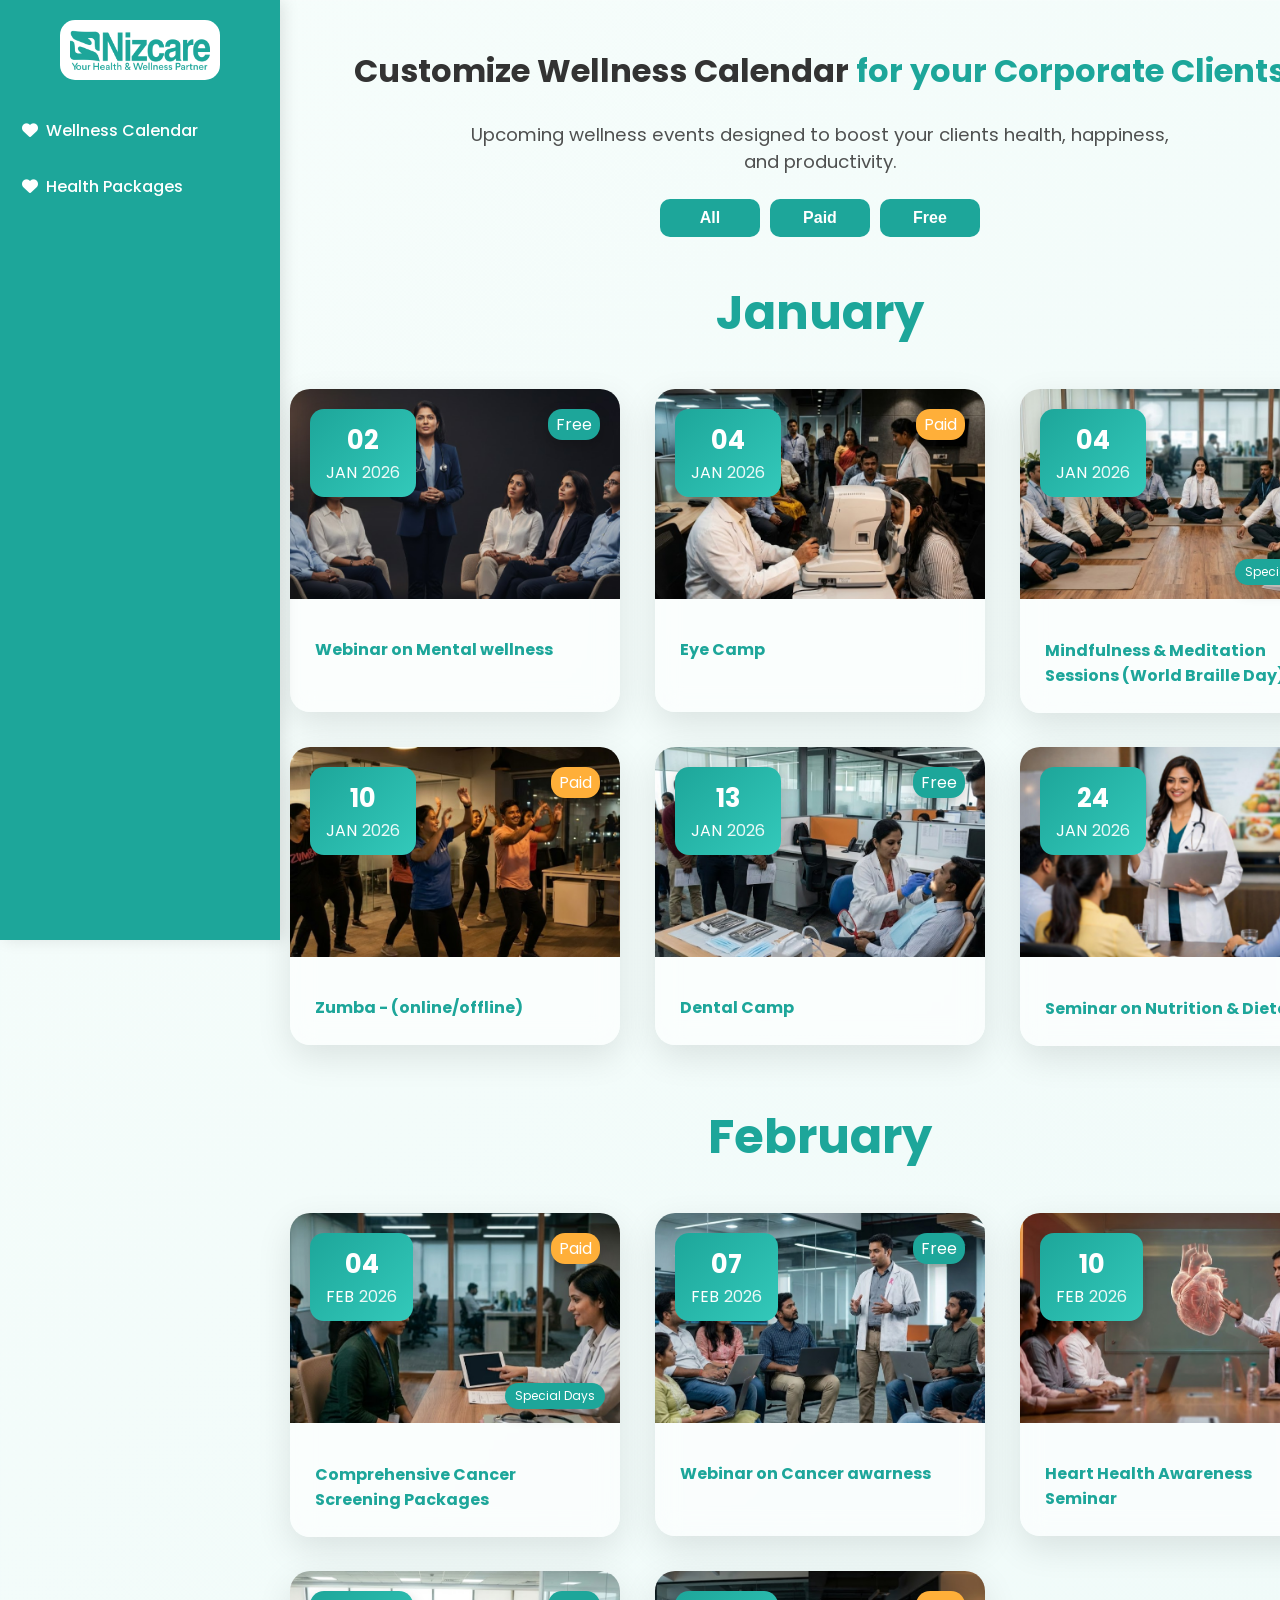
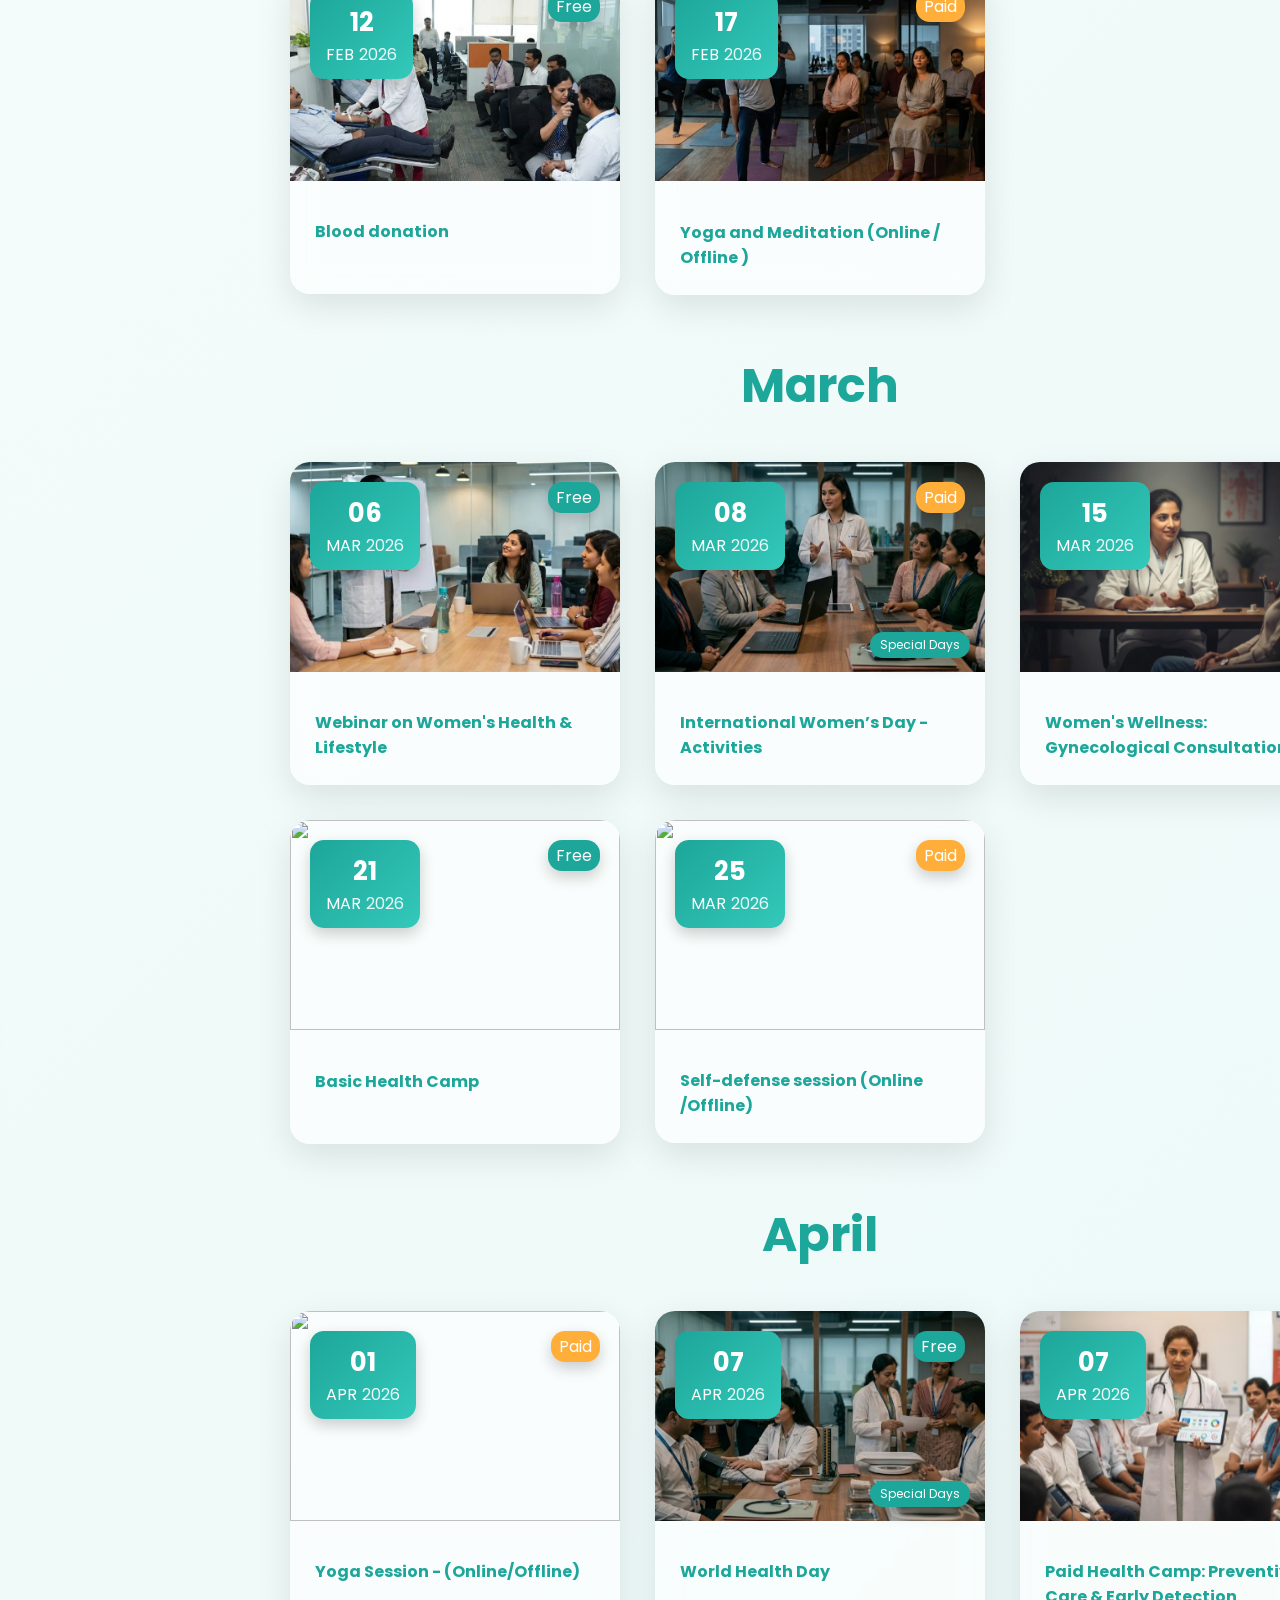
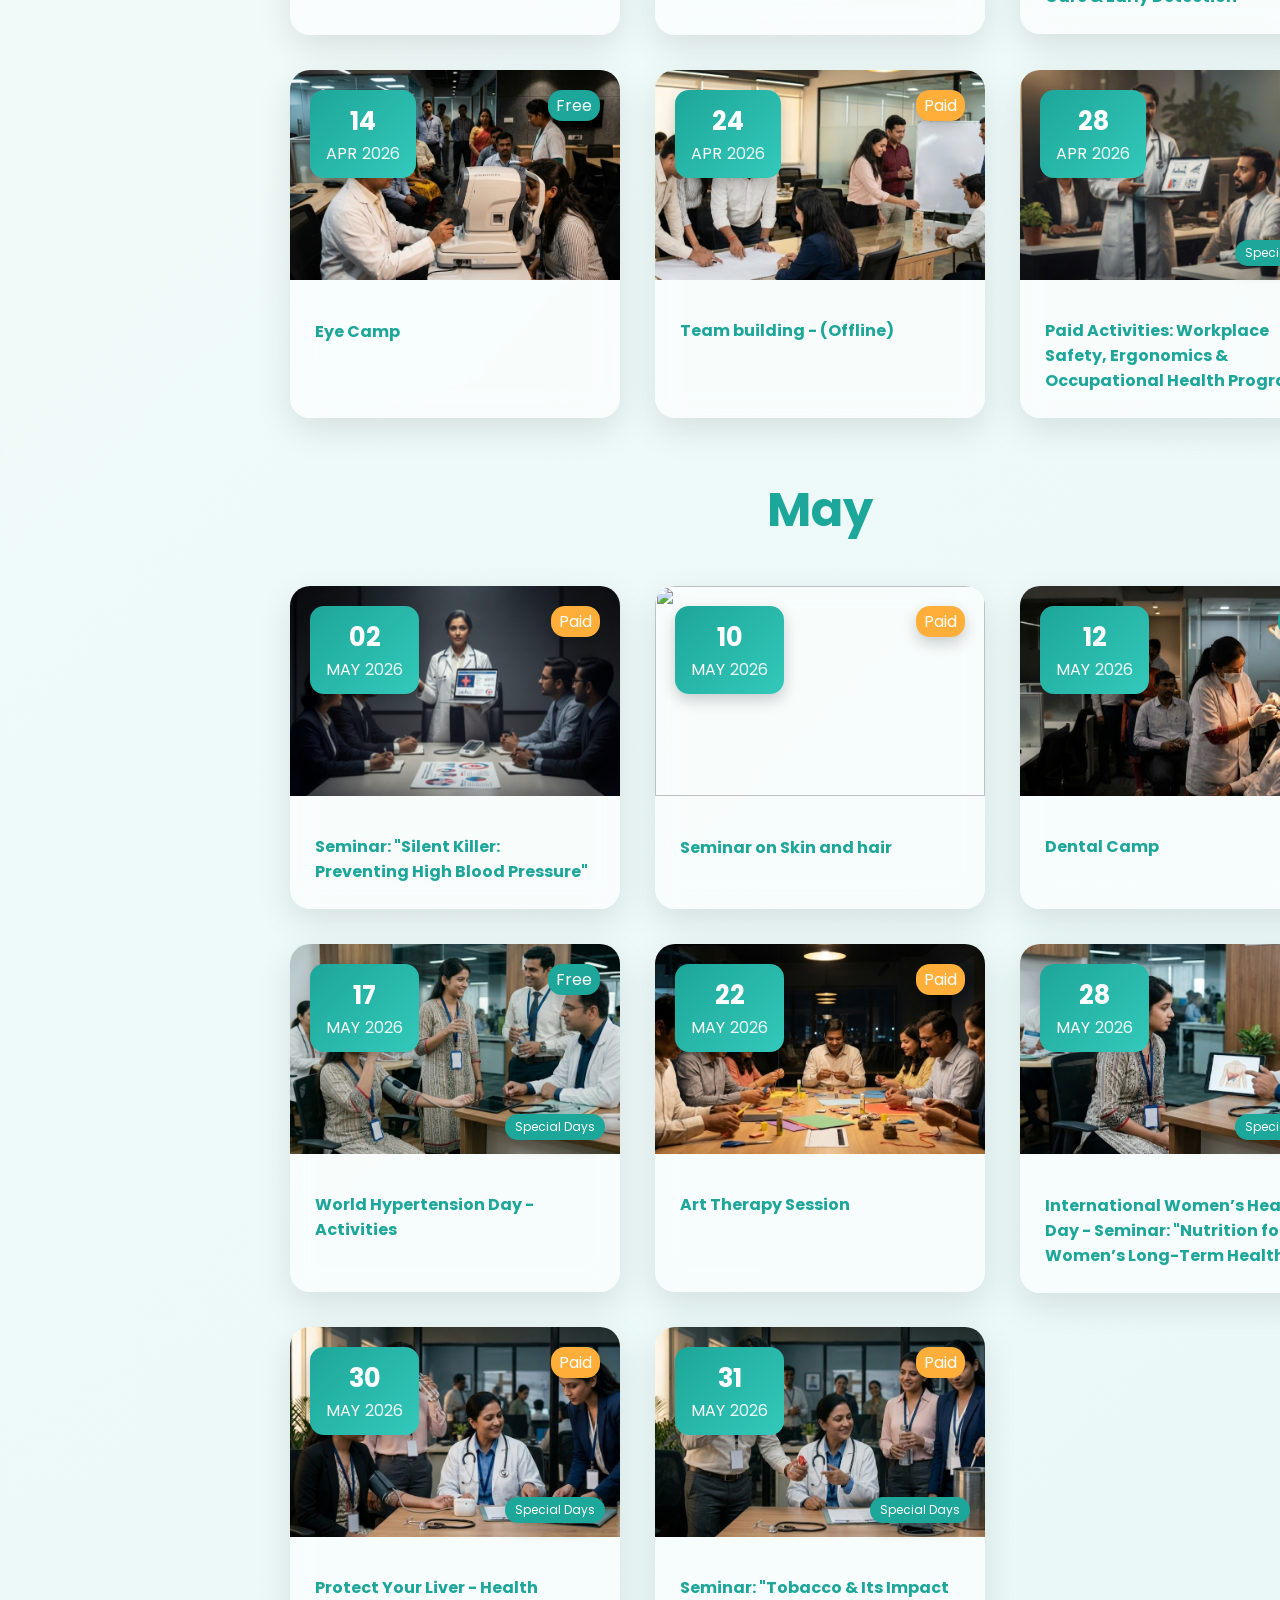
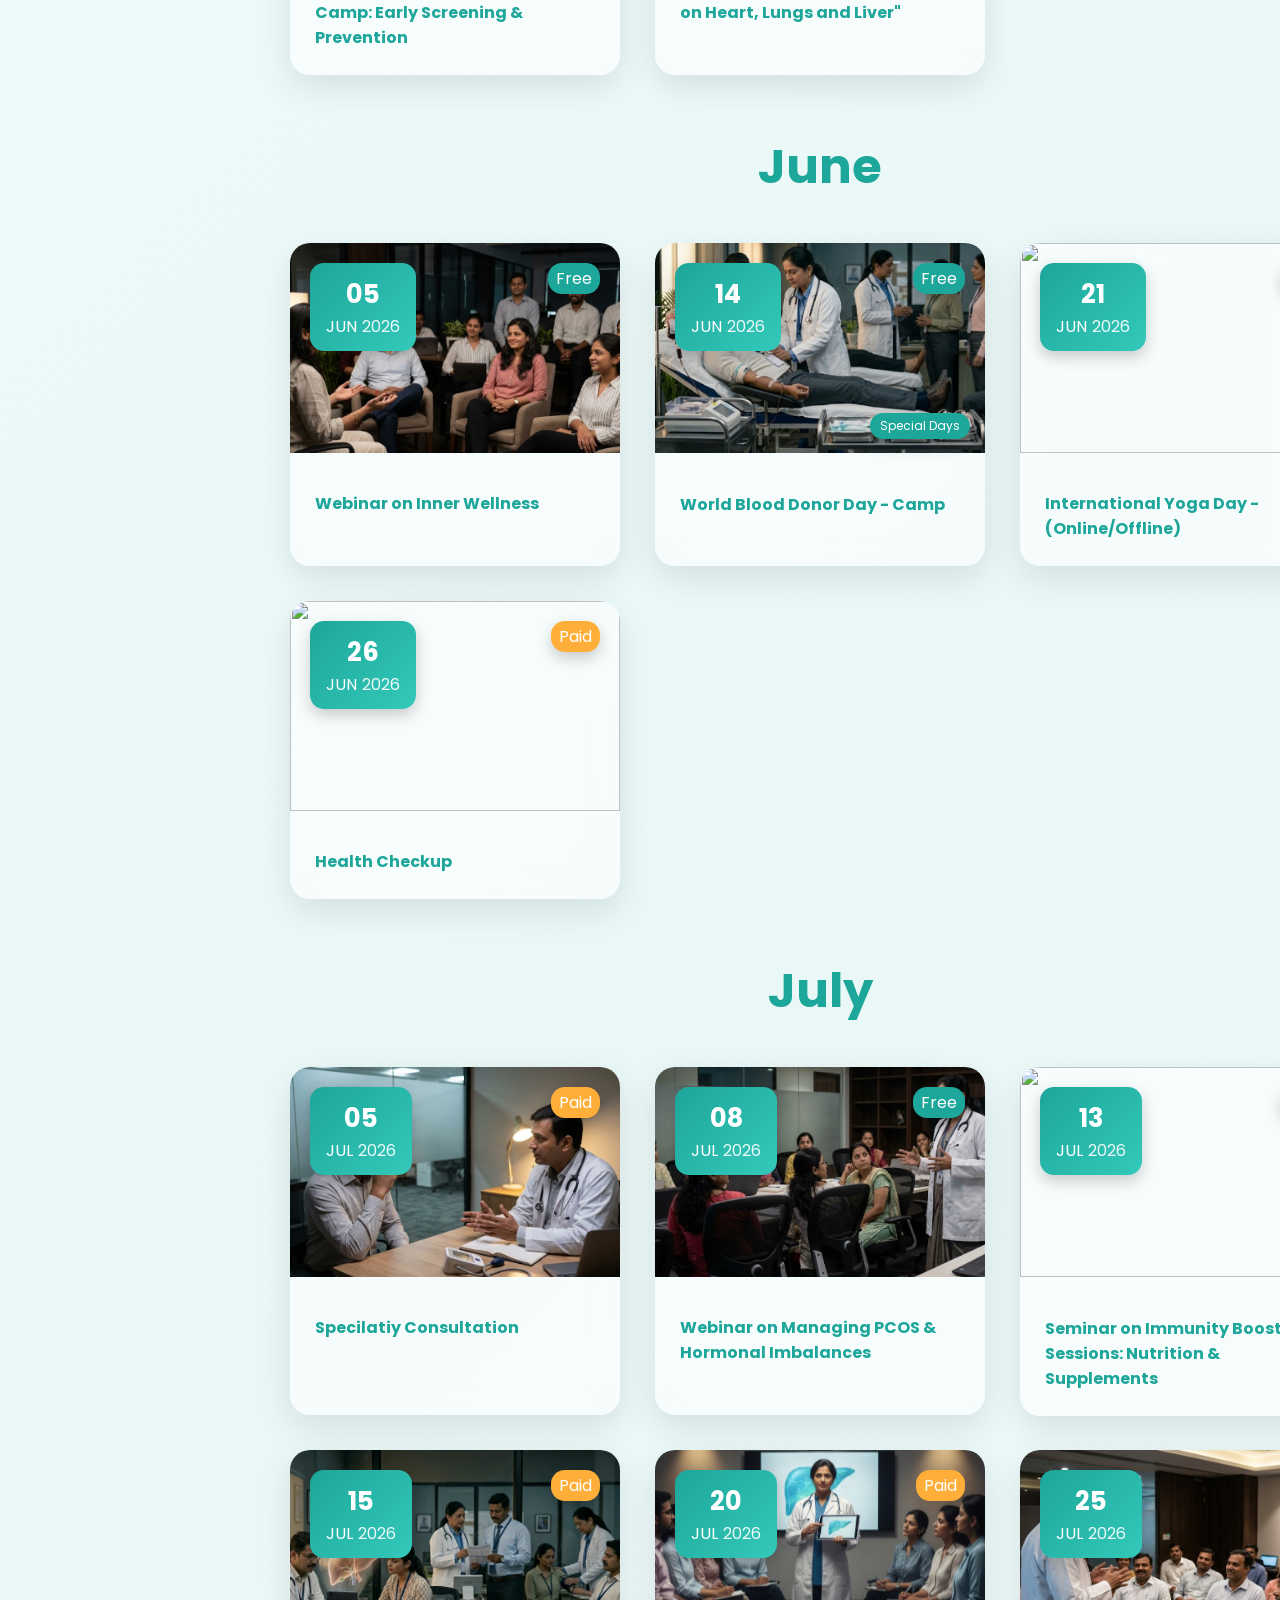
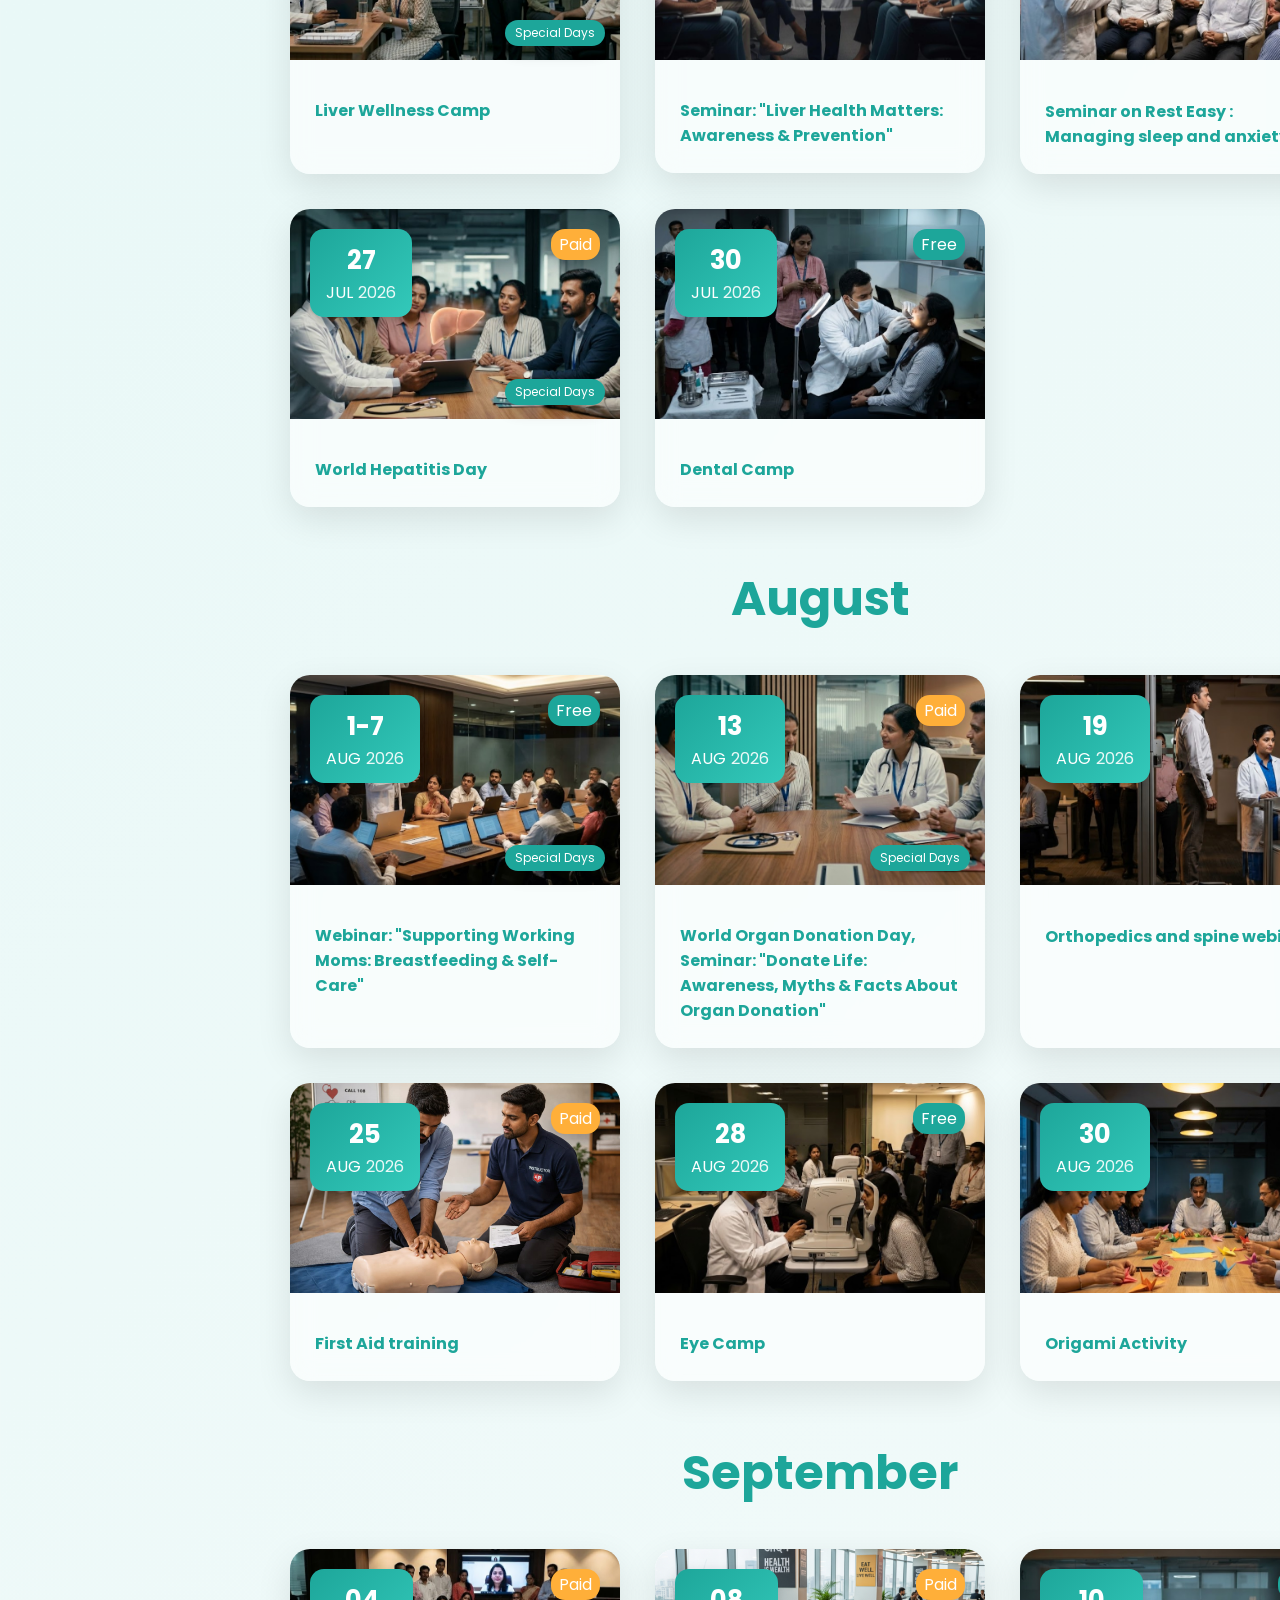
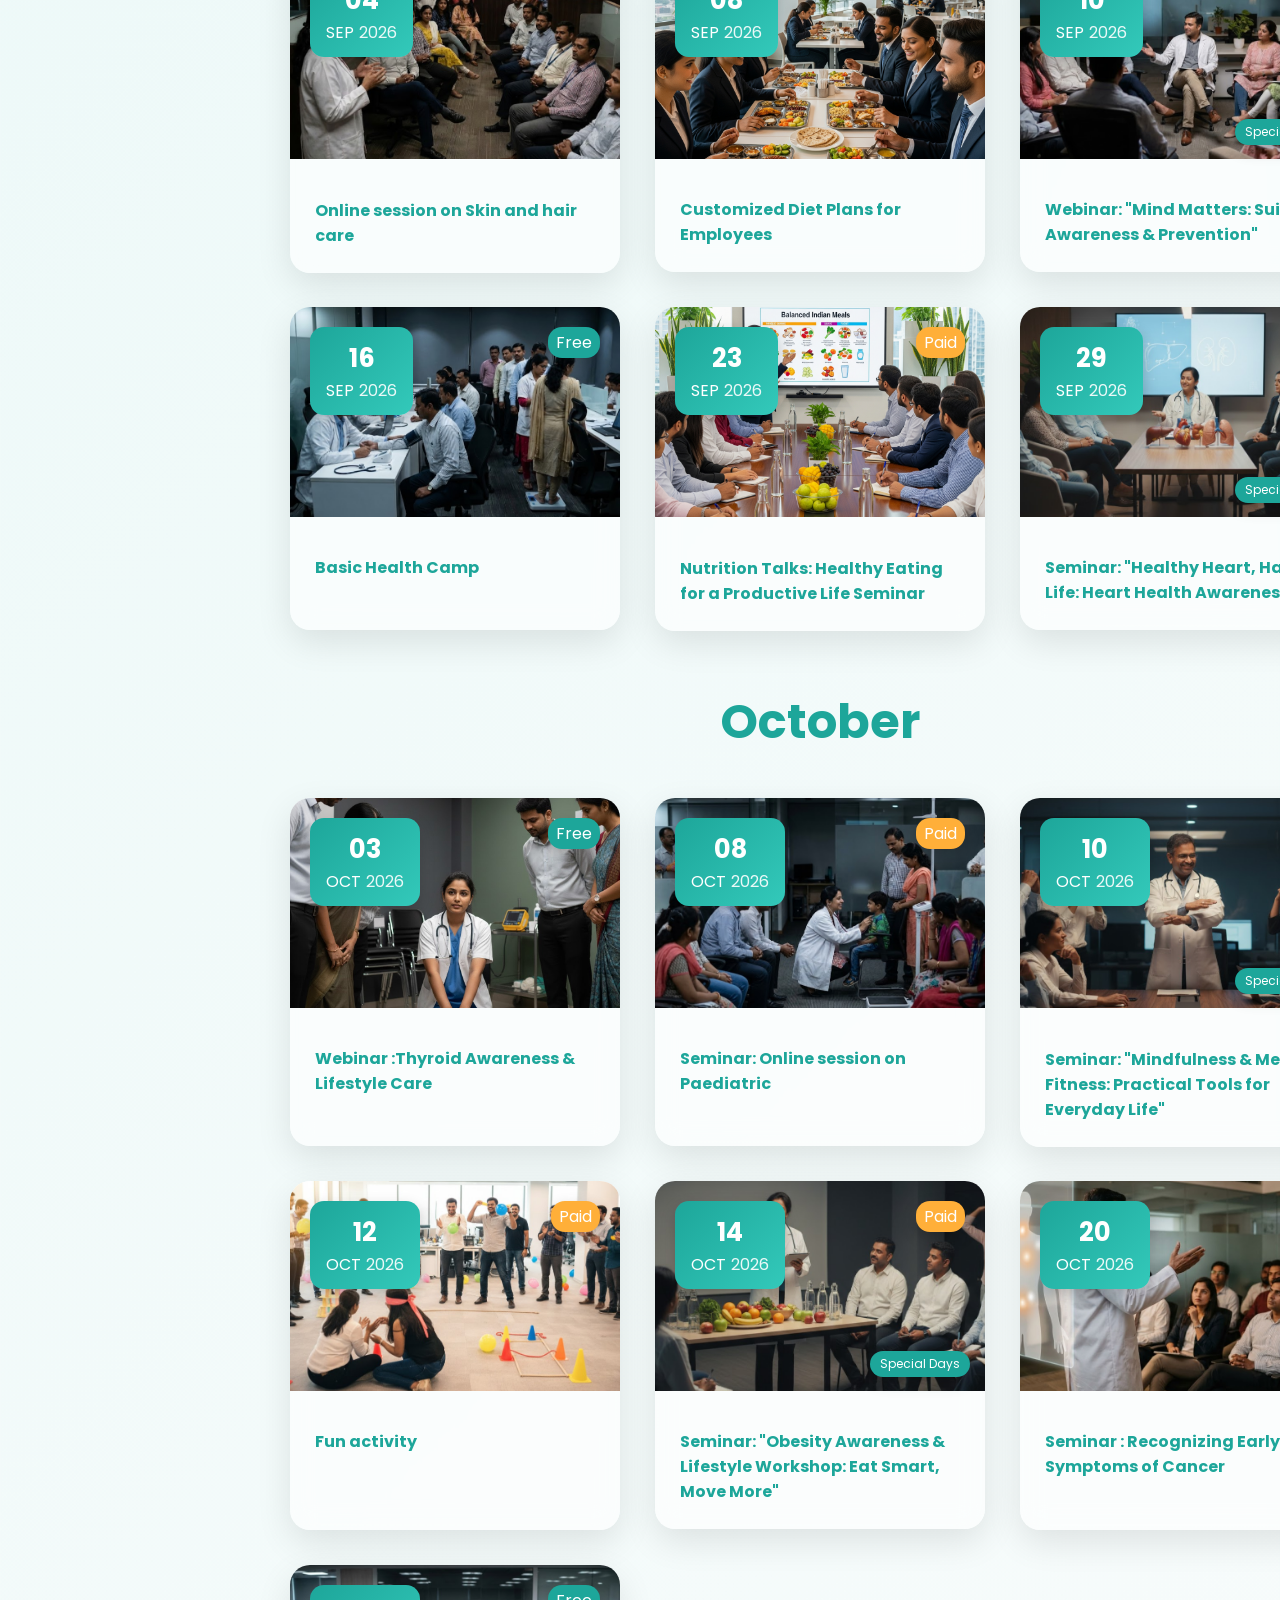
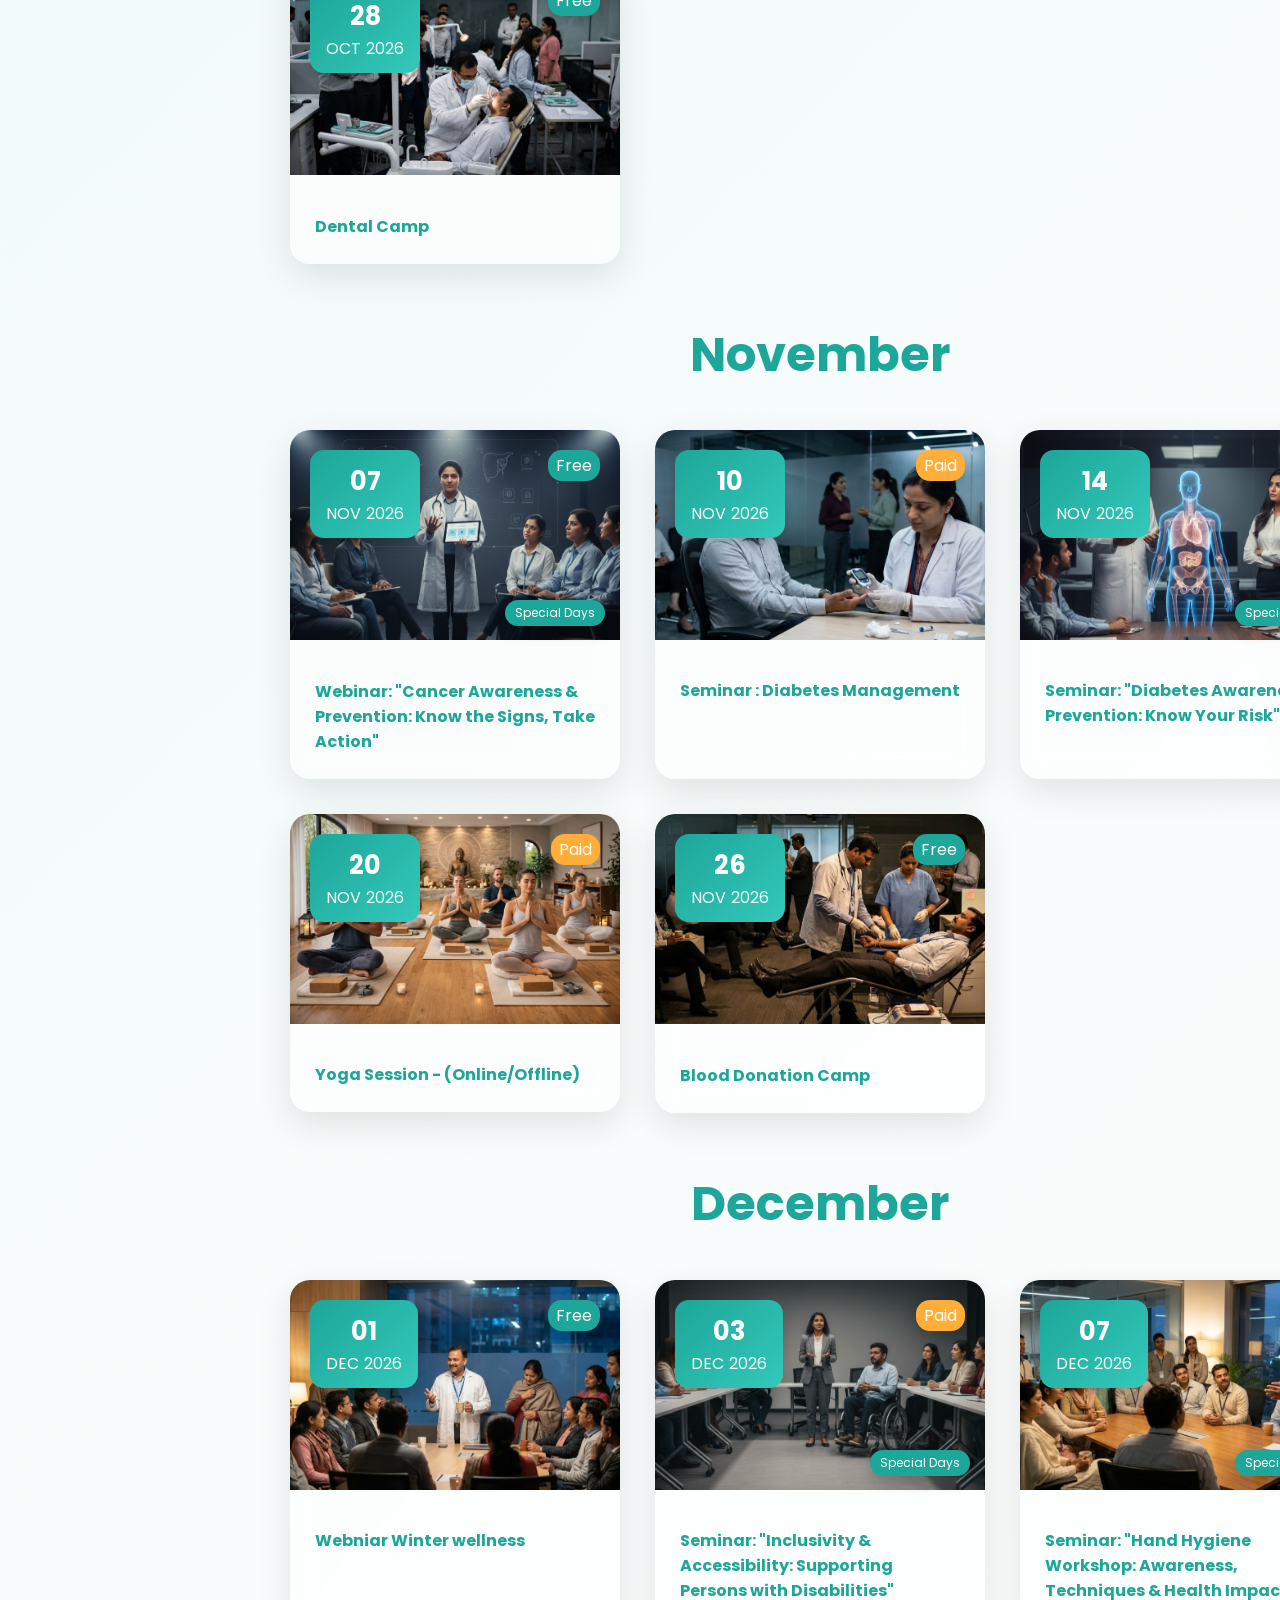
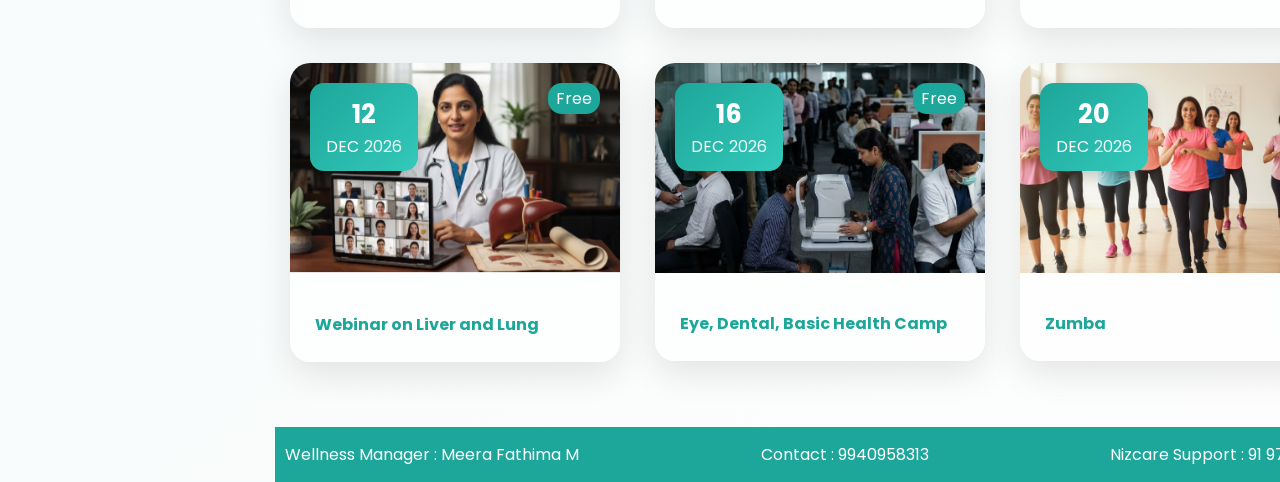
==== commit f5e349de: "Feat : Updated" ====
--- a/index.html
+++ b/index.html
@@ -473,7 +473,7 @@
                         <div class="tag-special">Special Days</div>
                         <img src="./assets/wellness-calendar/special/World Blood Donor Day.png" alt="">
                         <div class="calendar-content">
-                            <h2>World Blood Donor Day, Camp</h2>
+                            <h2>World Blood Donor Day - Camp</h2>
                         </div>
                     </div>
 
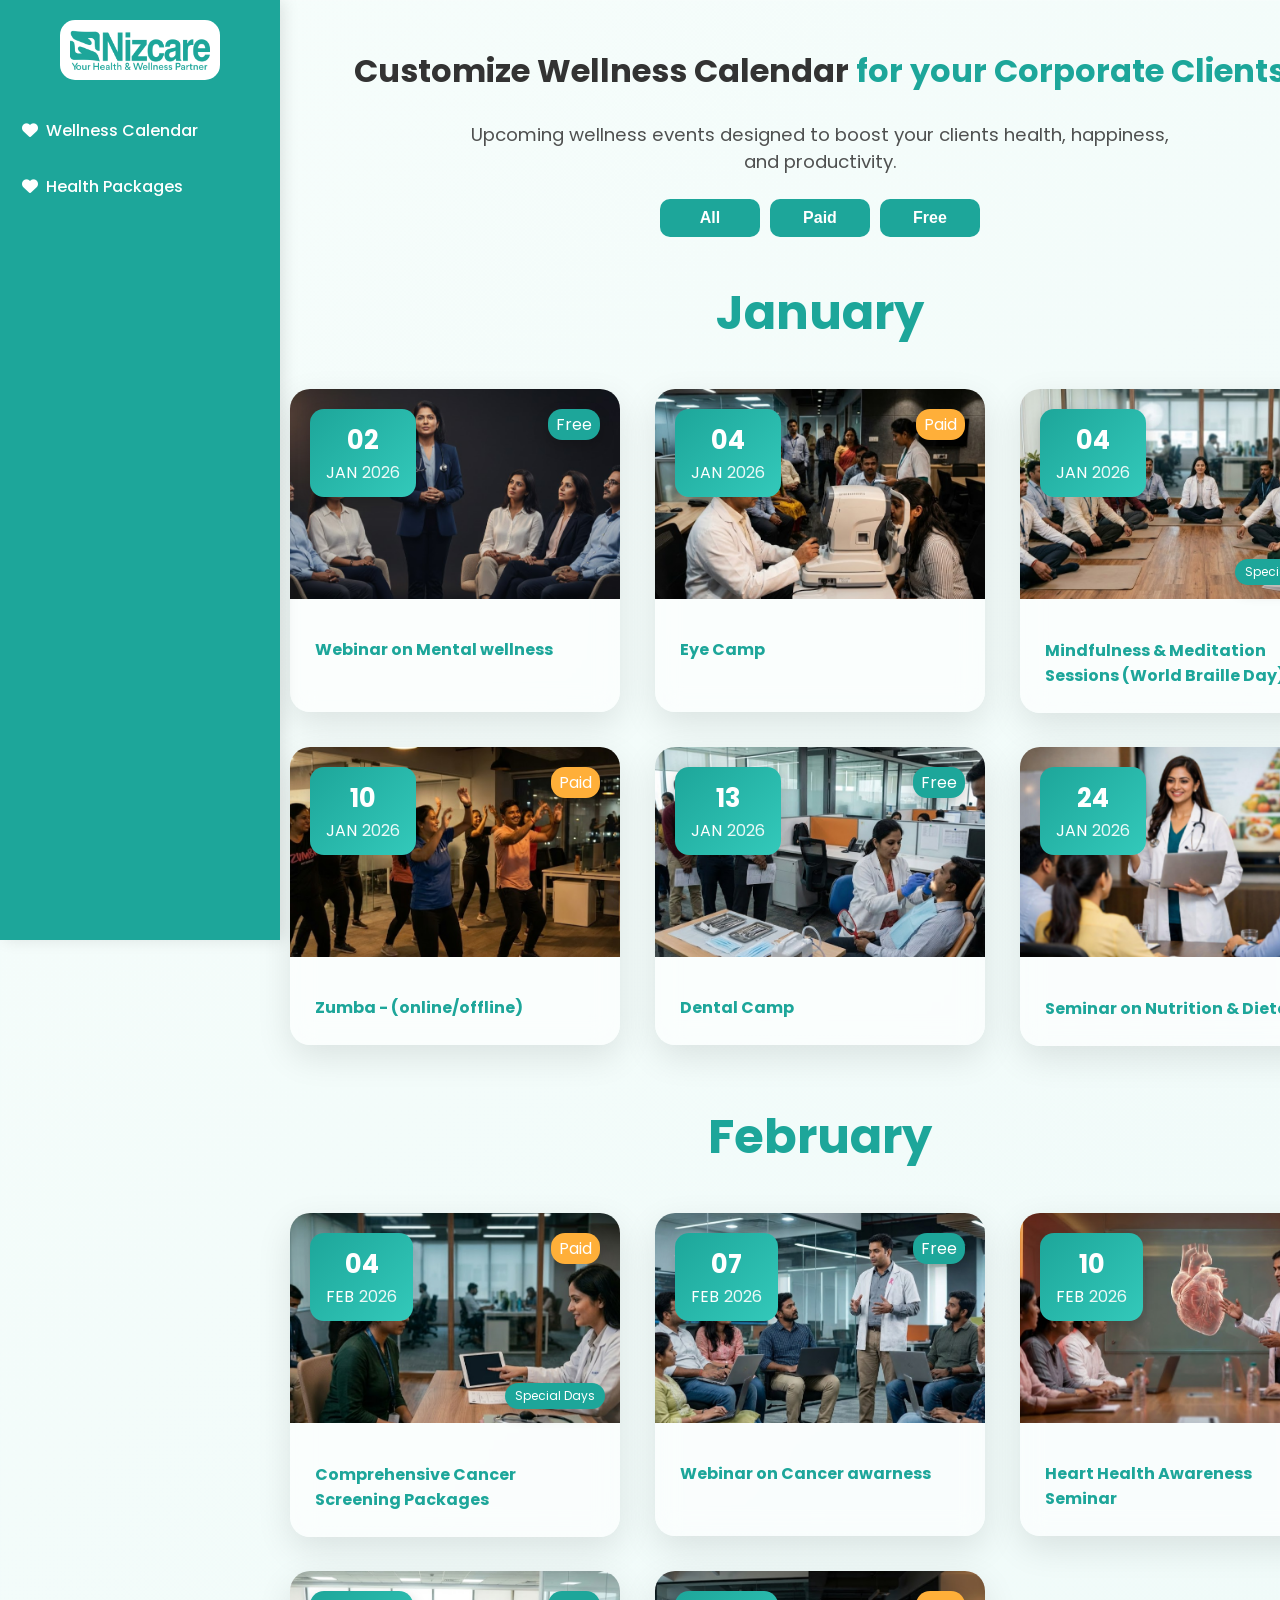
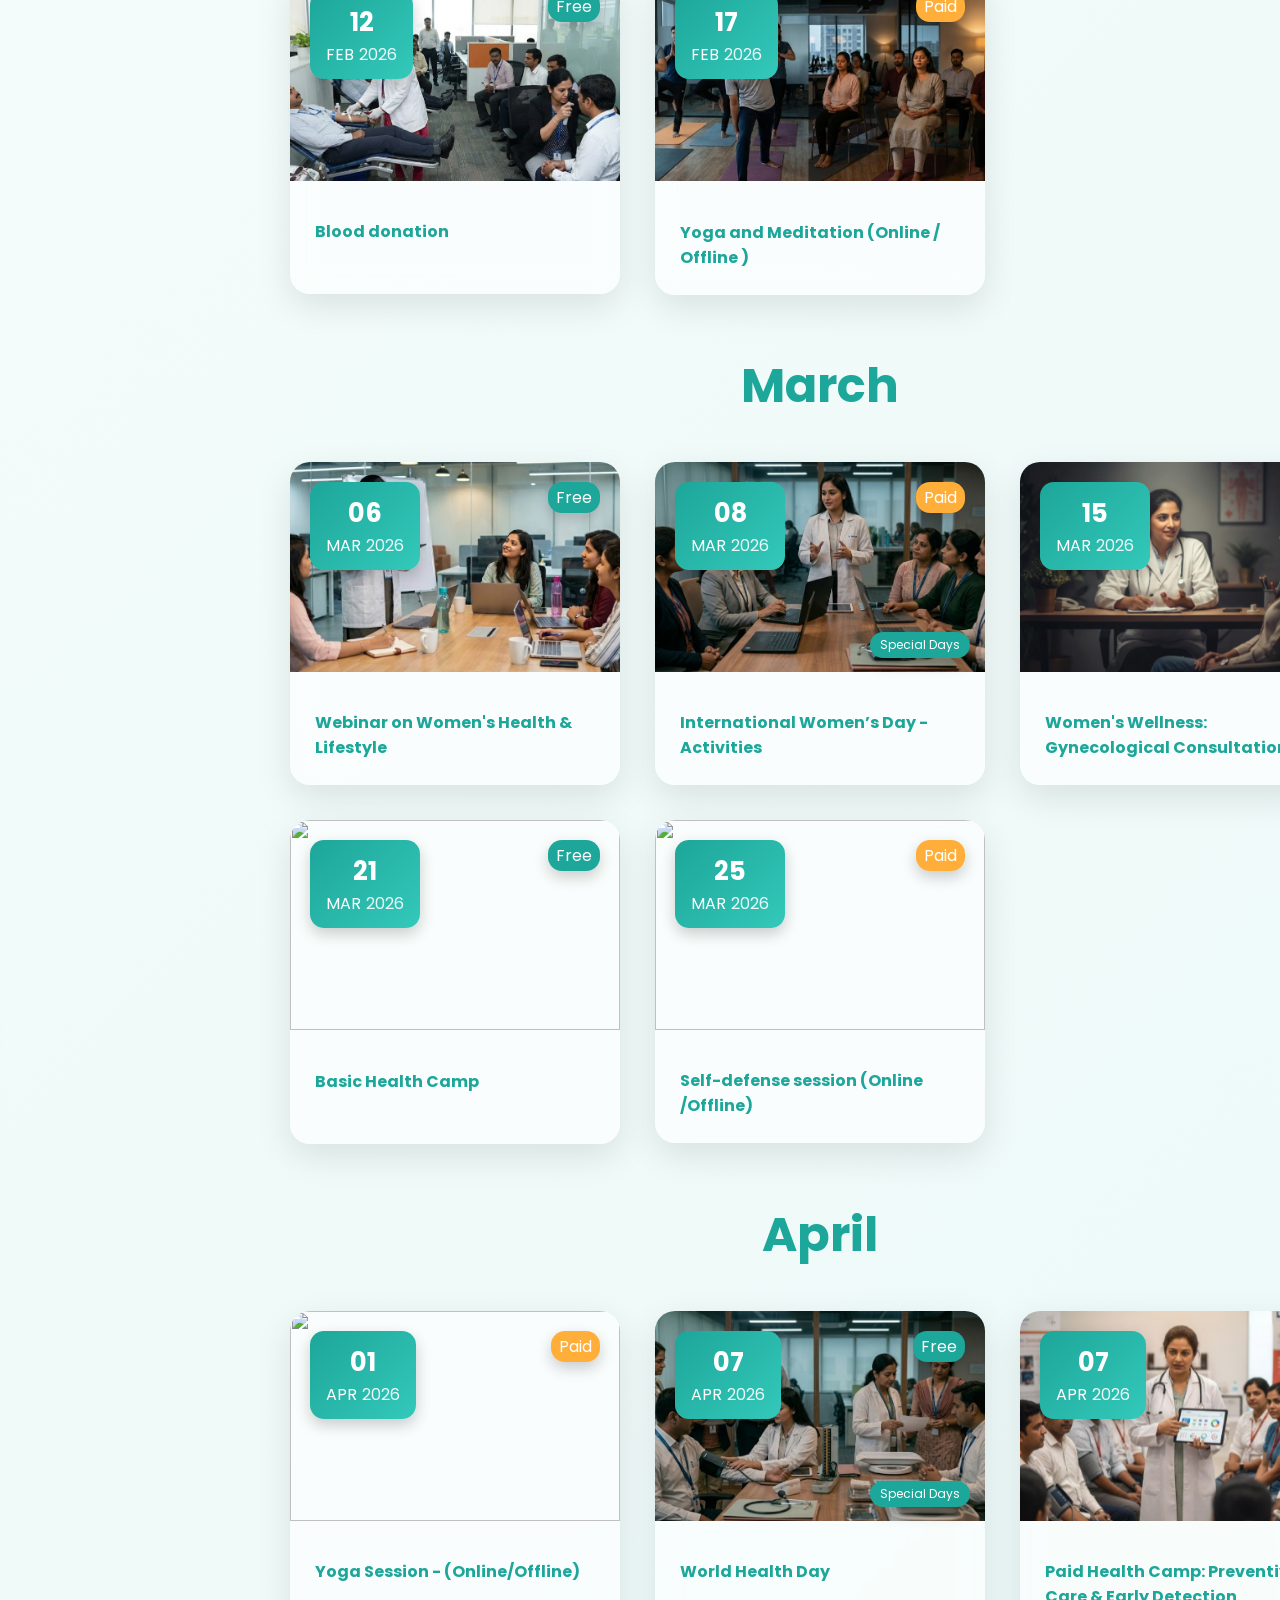
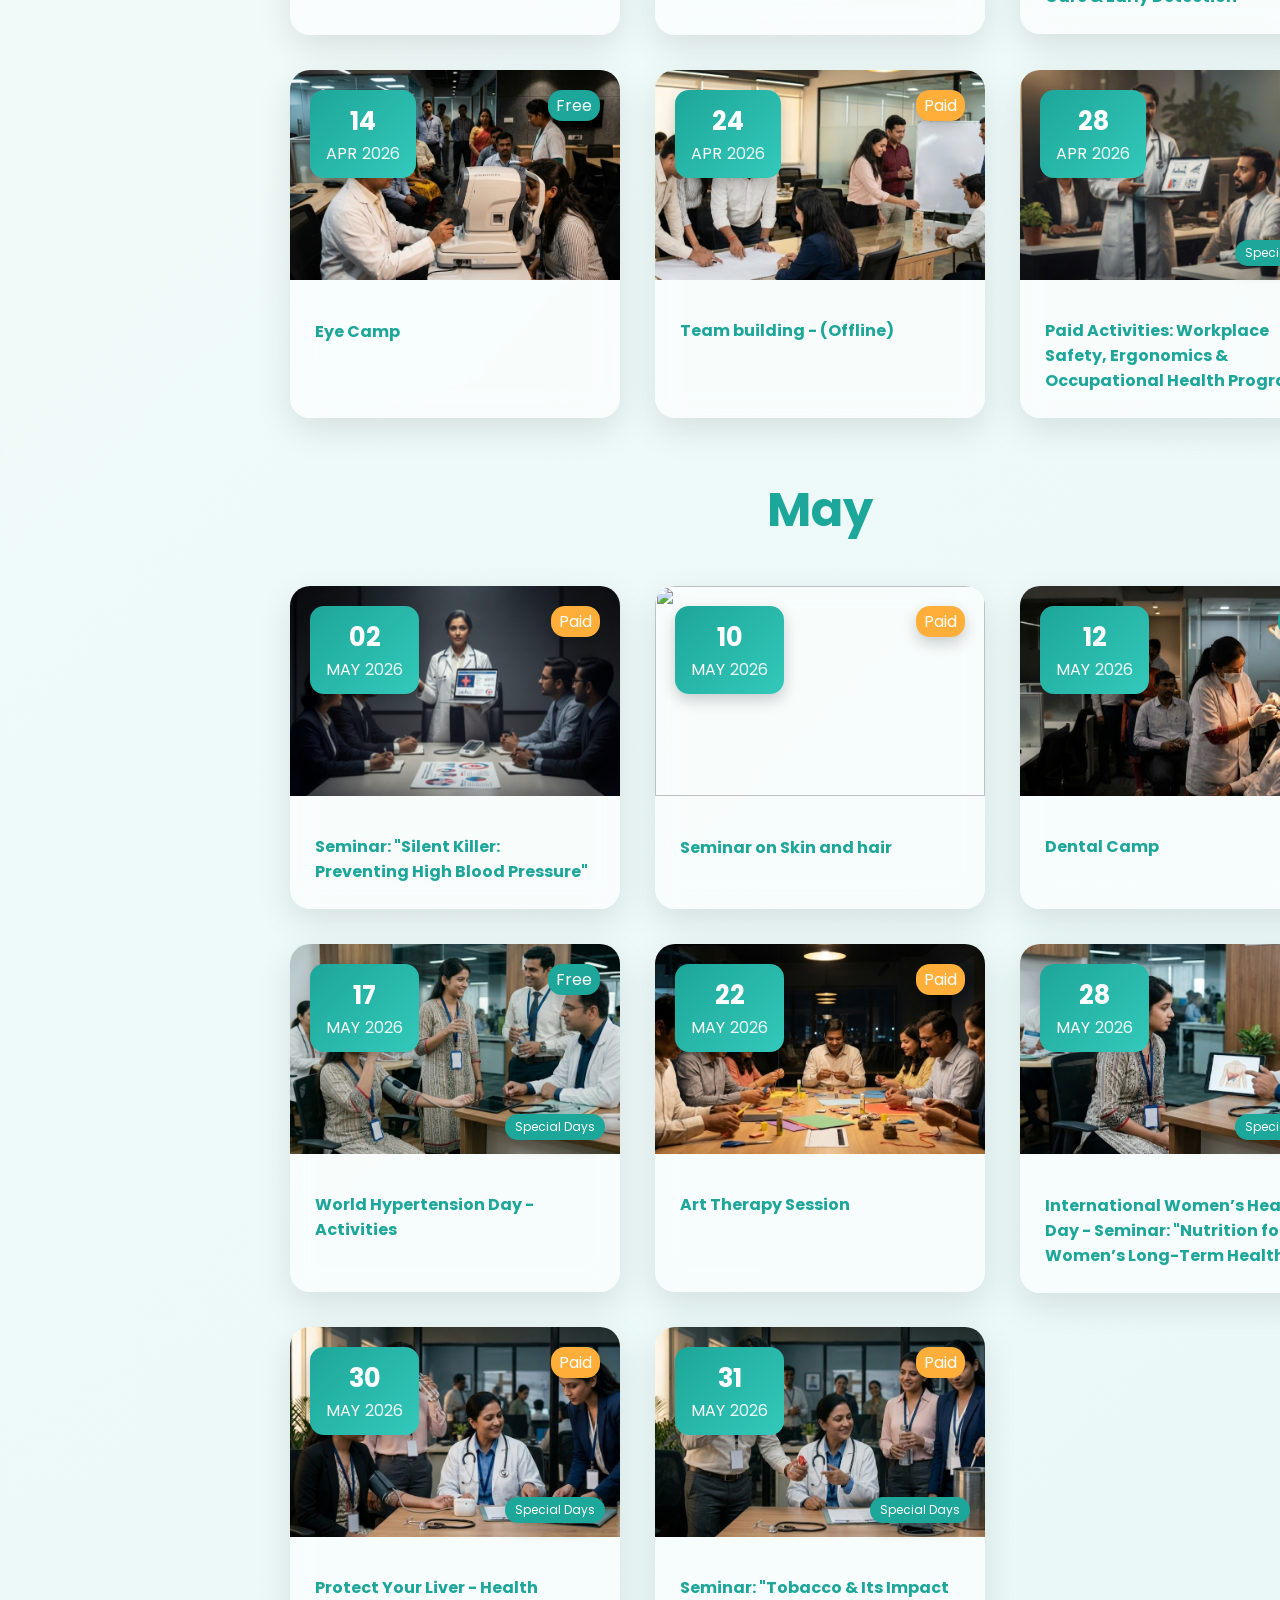
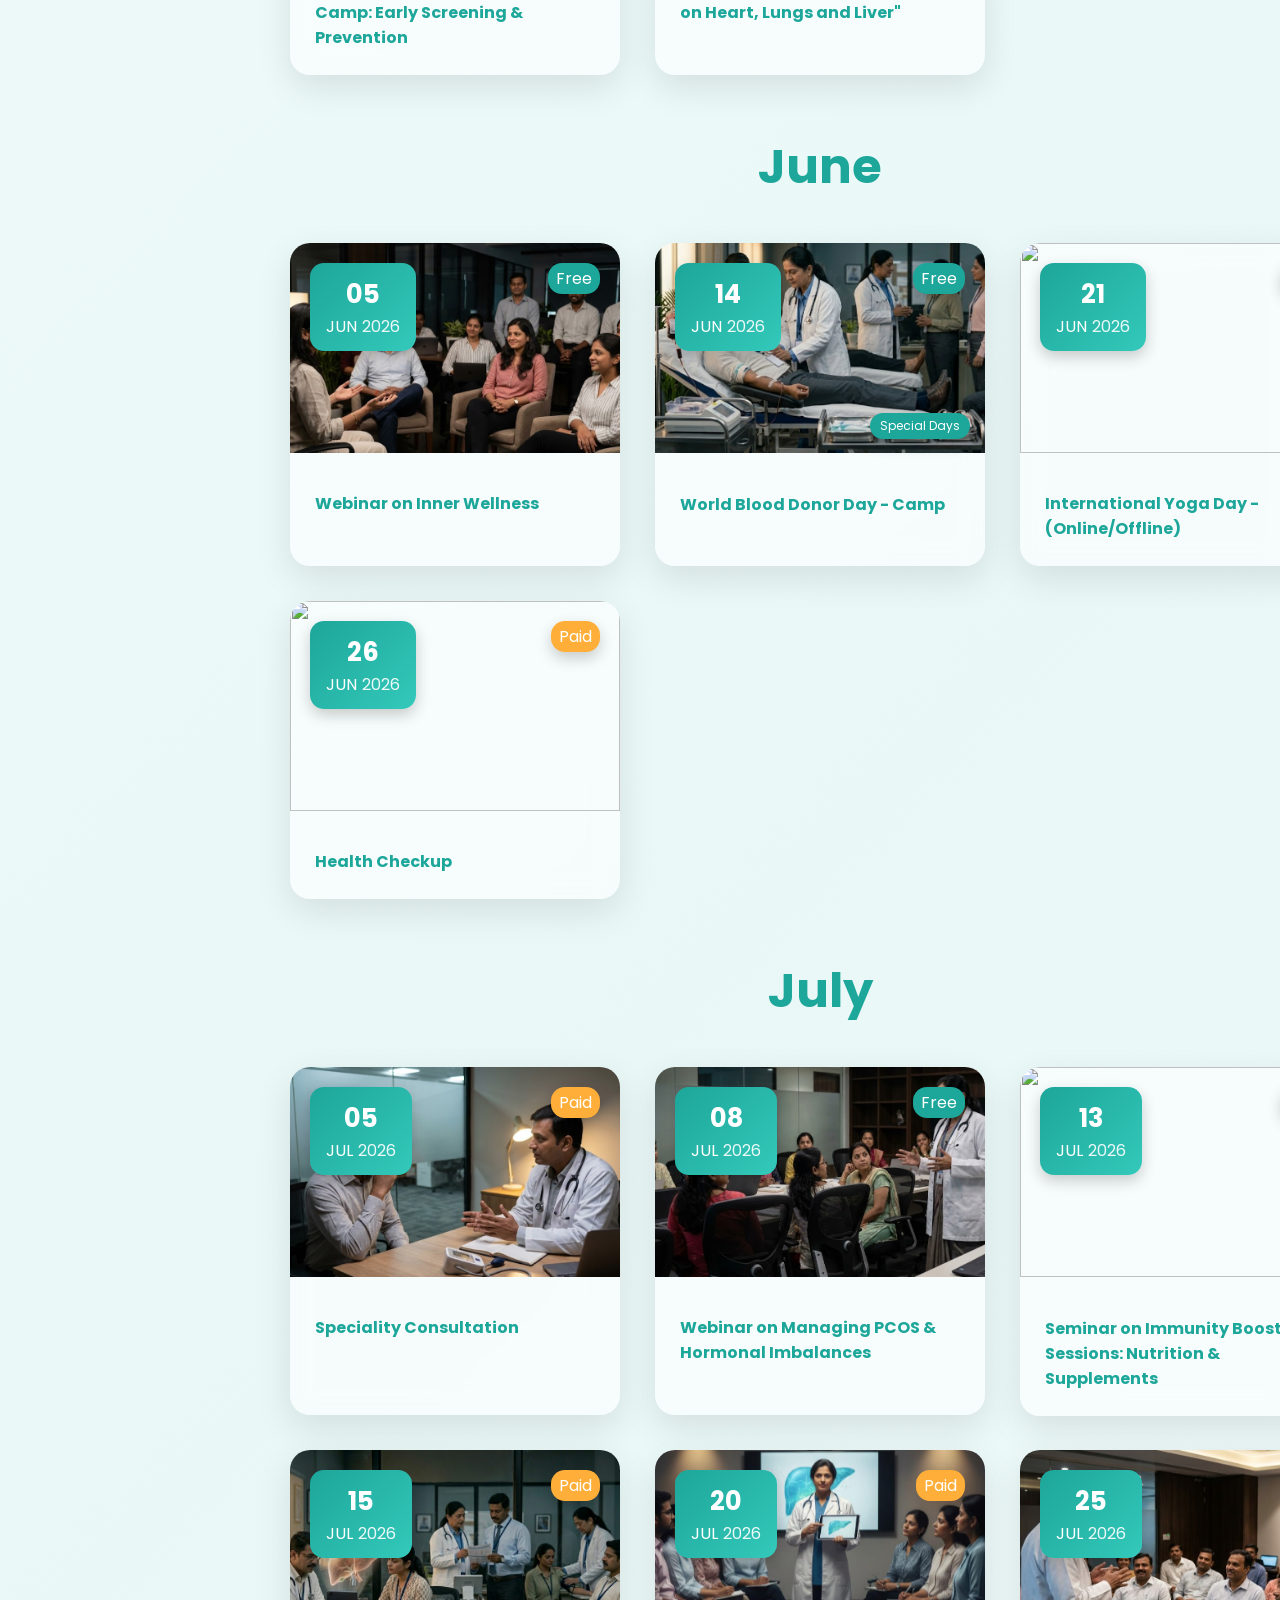
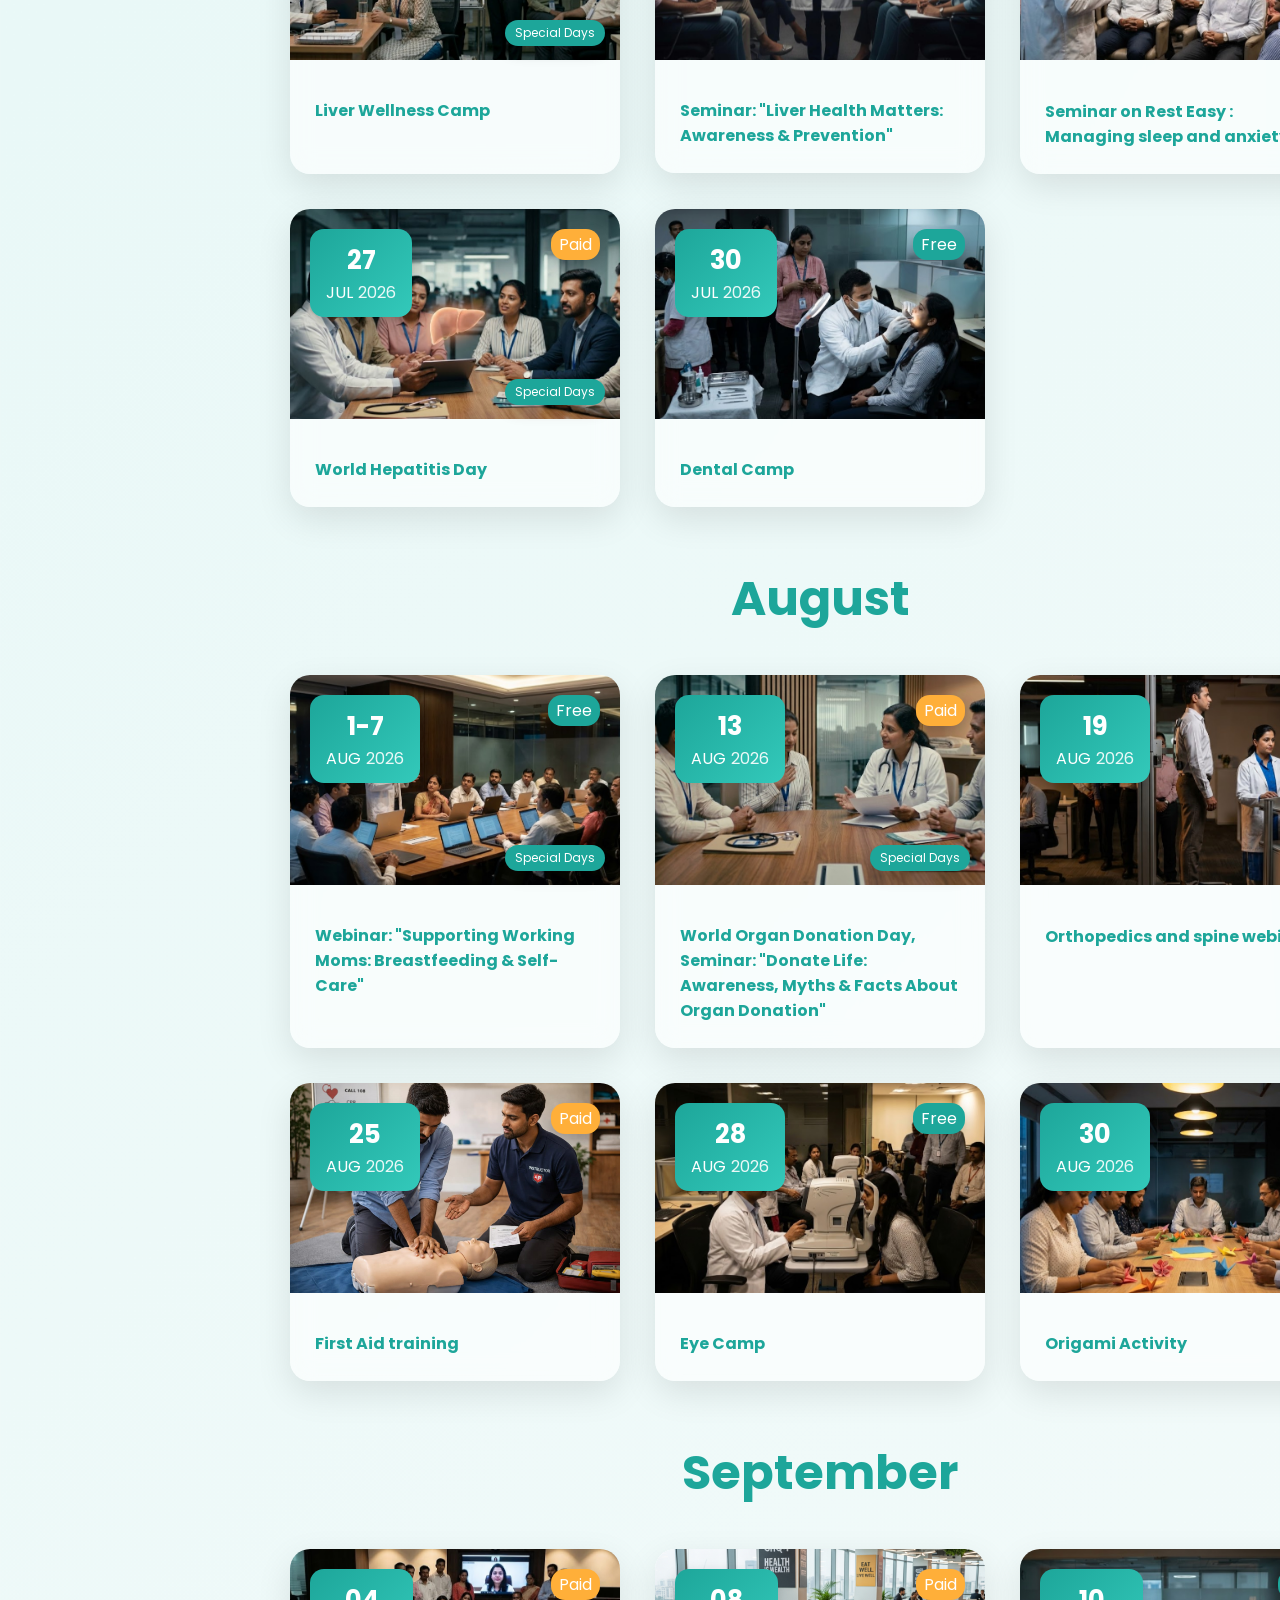
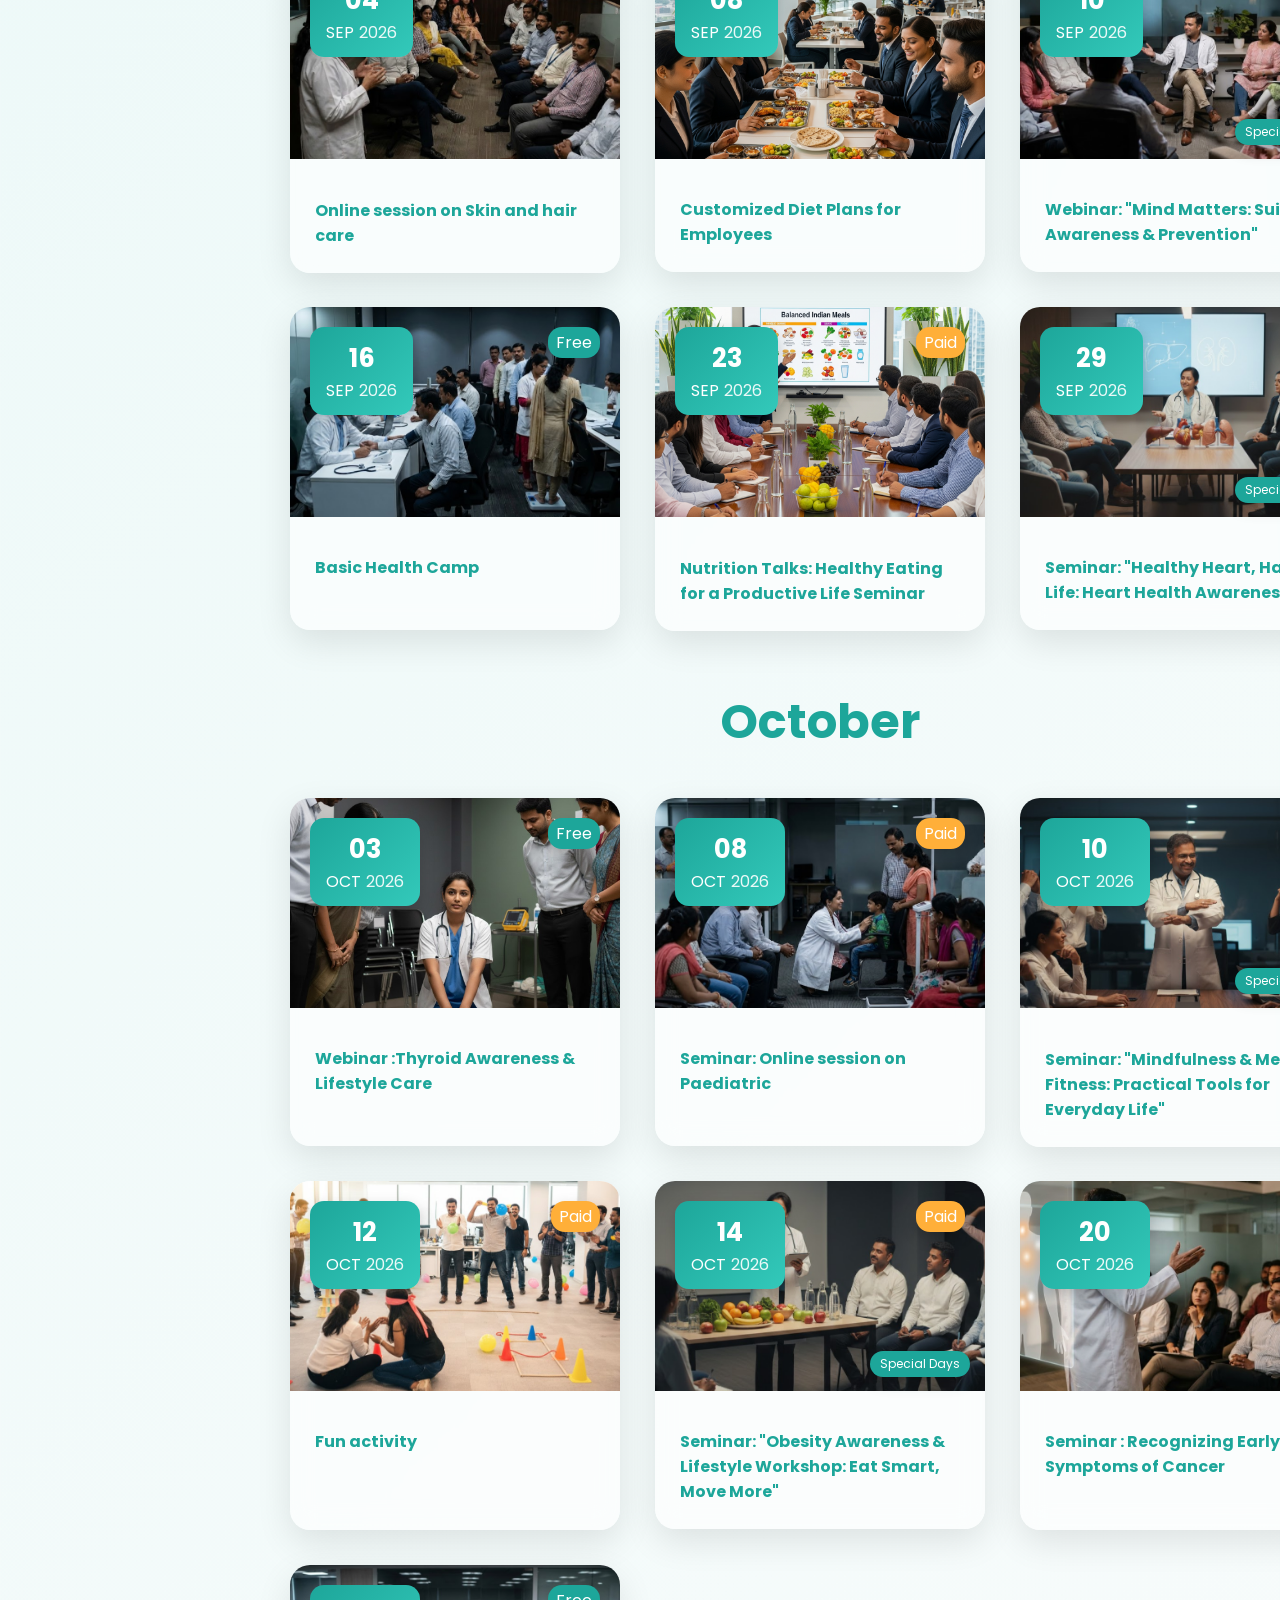
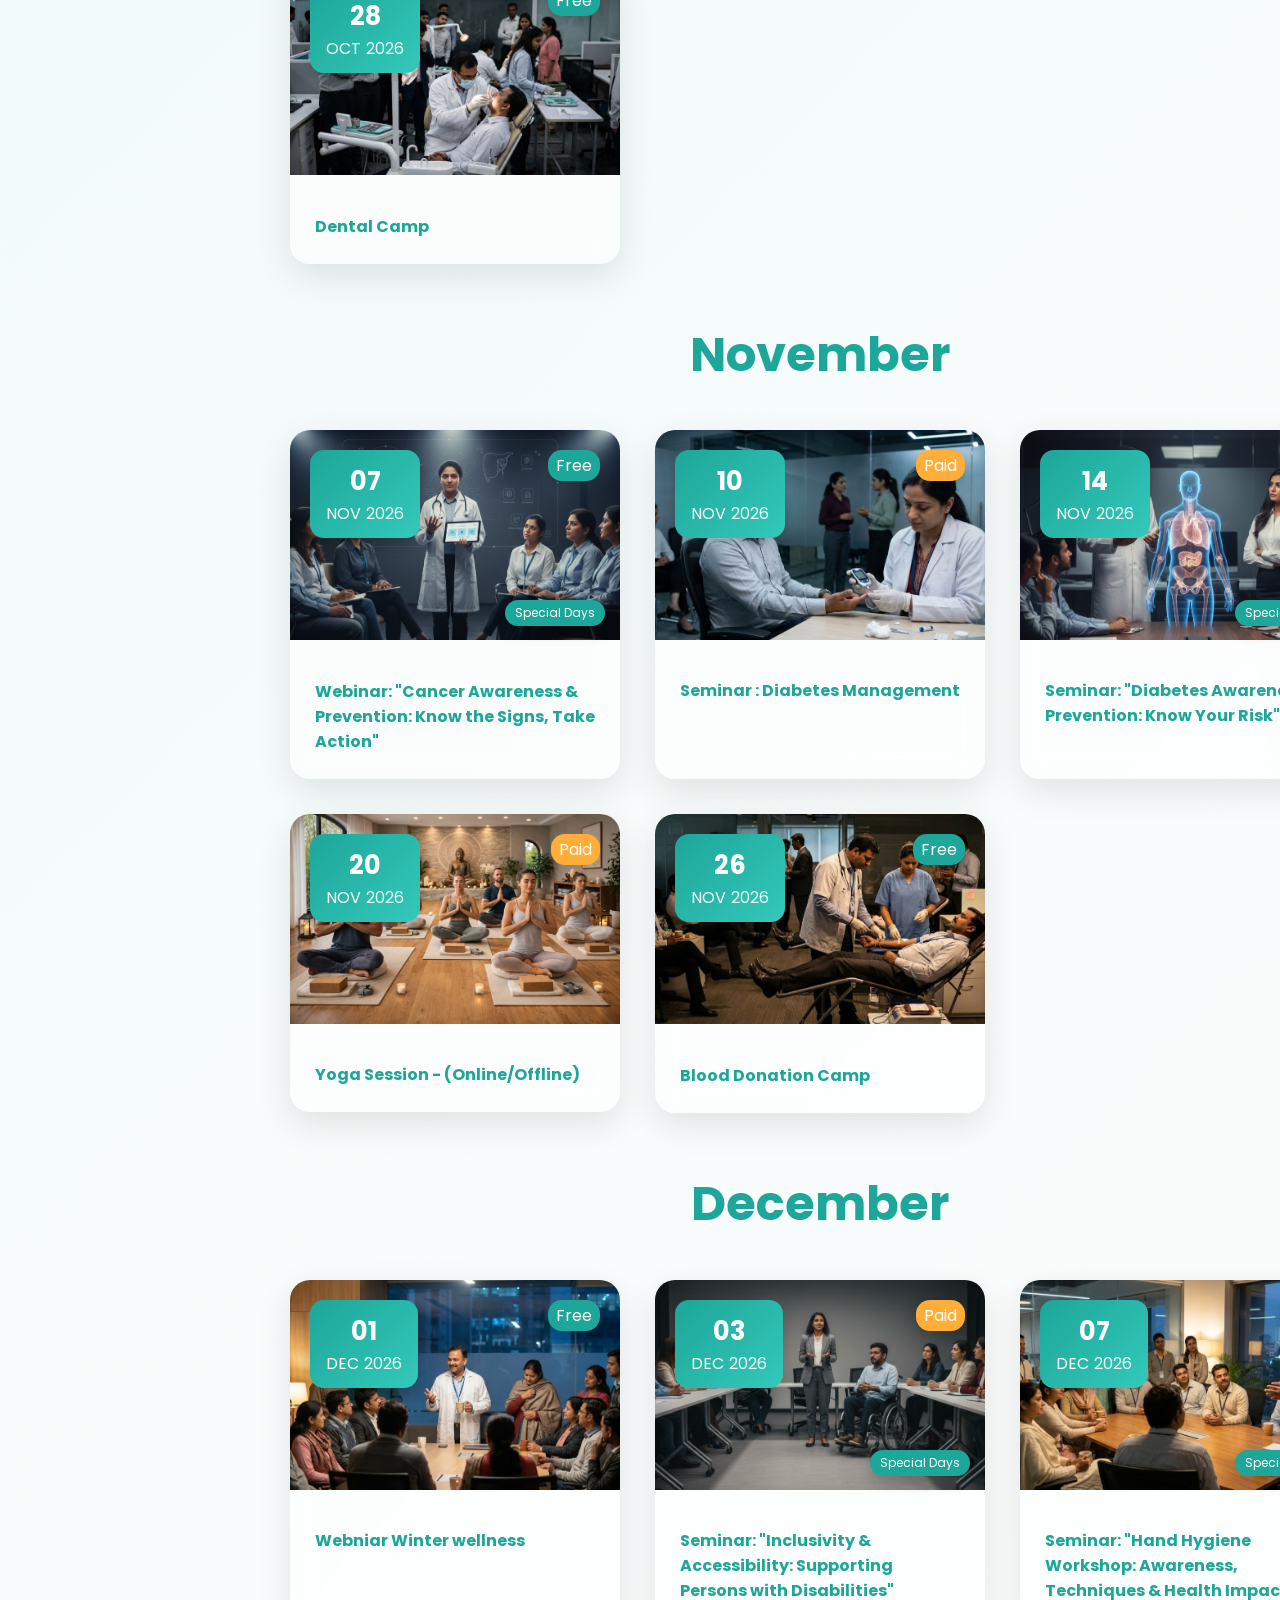
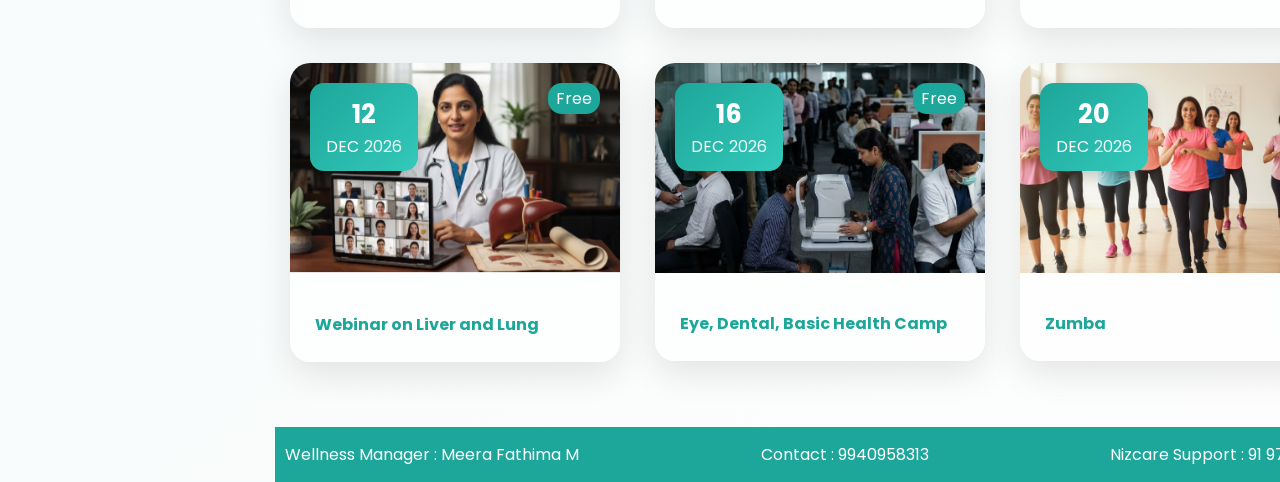
==== commit dc5a8a65: "Feat : Updated" ====
--- a/index.html
+++ b/index.html
@@ -515,7 +515,7 @@
                         <div class="tag-paid"><span>Paid</span></div>
                         <img src="./assets/wellness-calendar/paid/Offline GP Consultation.png" alt="">
                         <div class="calendar-content">
-                            <h2>Specilatiy Consultation</h2>
+                            <h2>Speciality Consultation</h2>
                         </div>
                     </div>
 
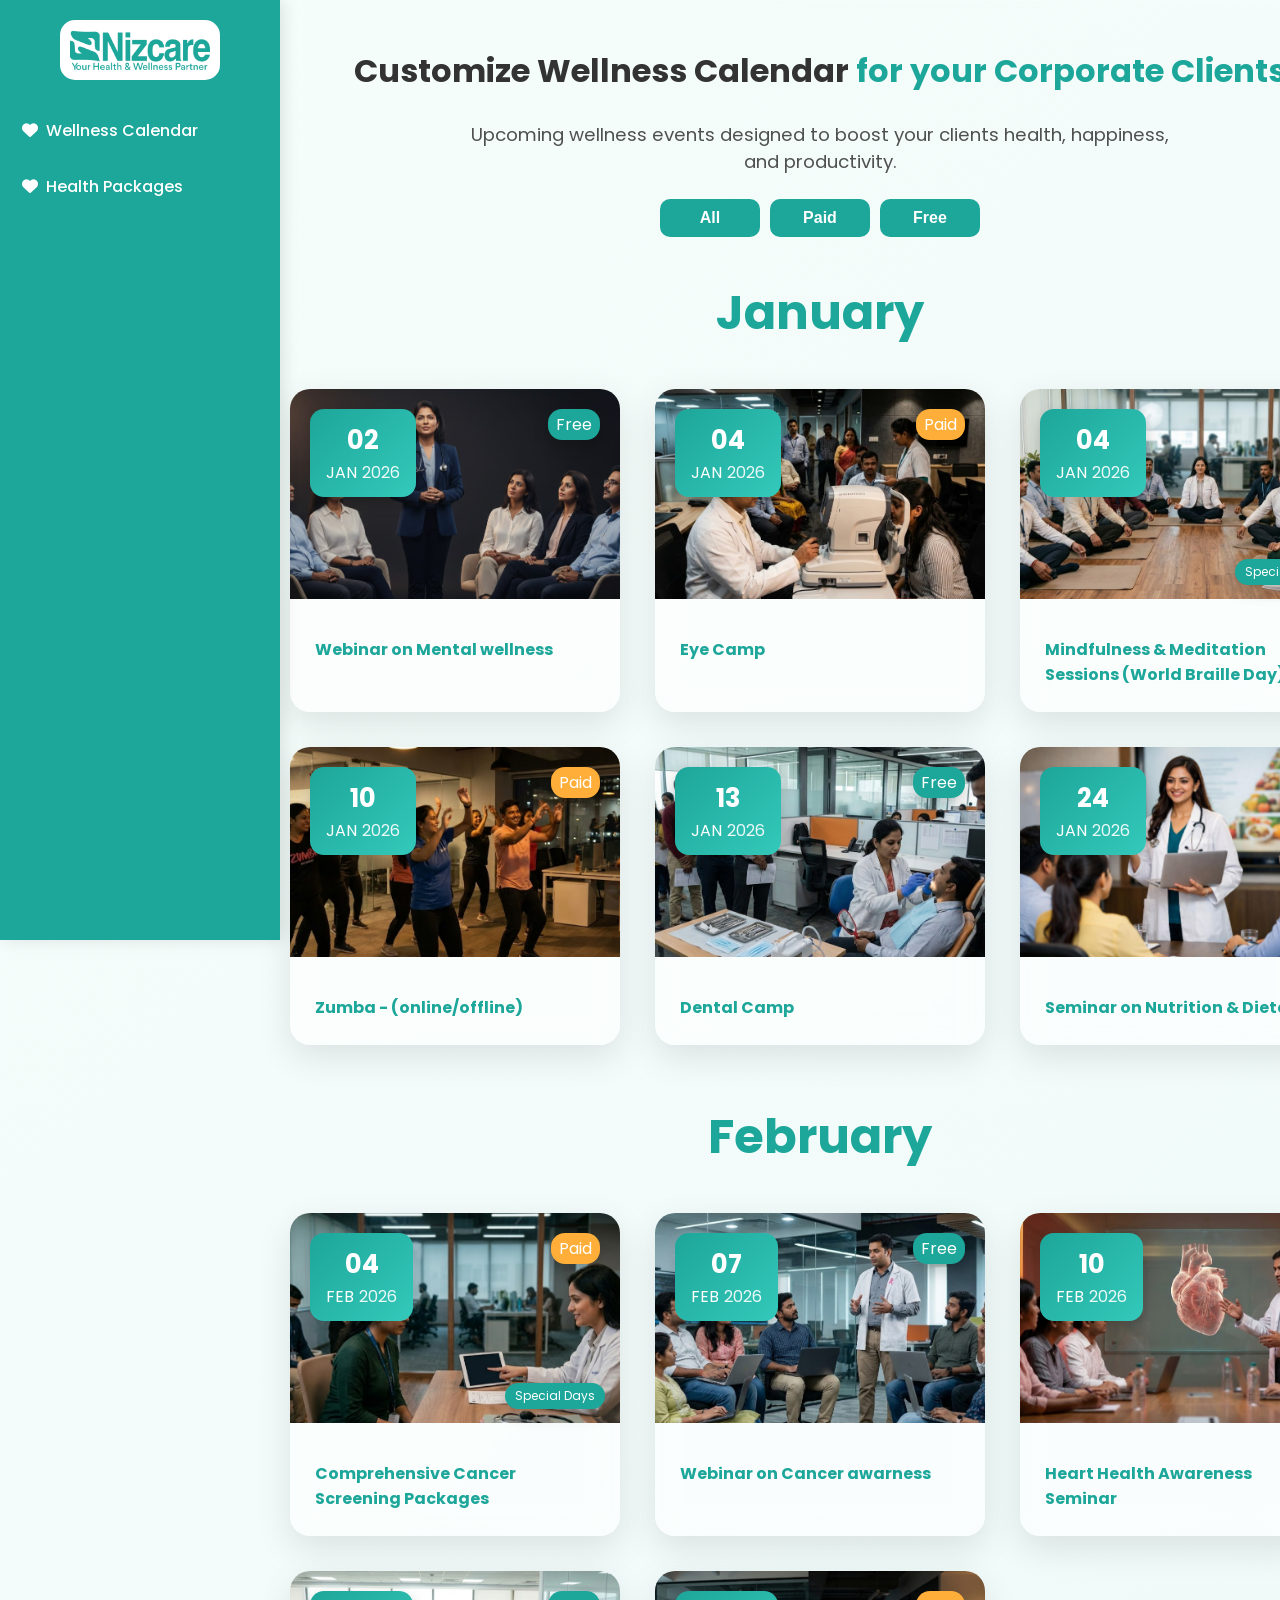
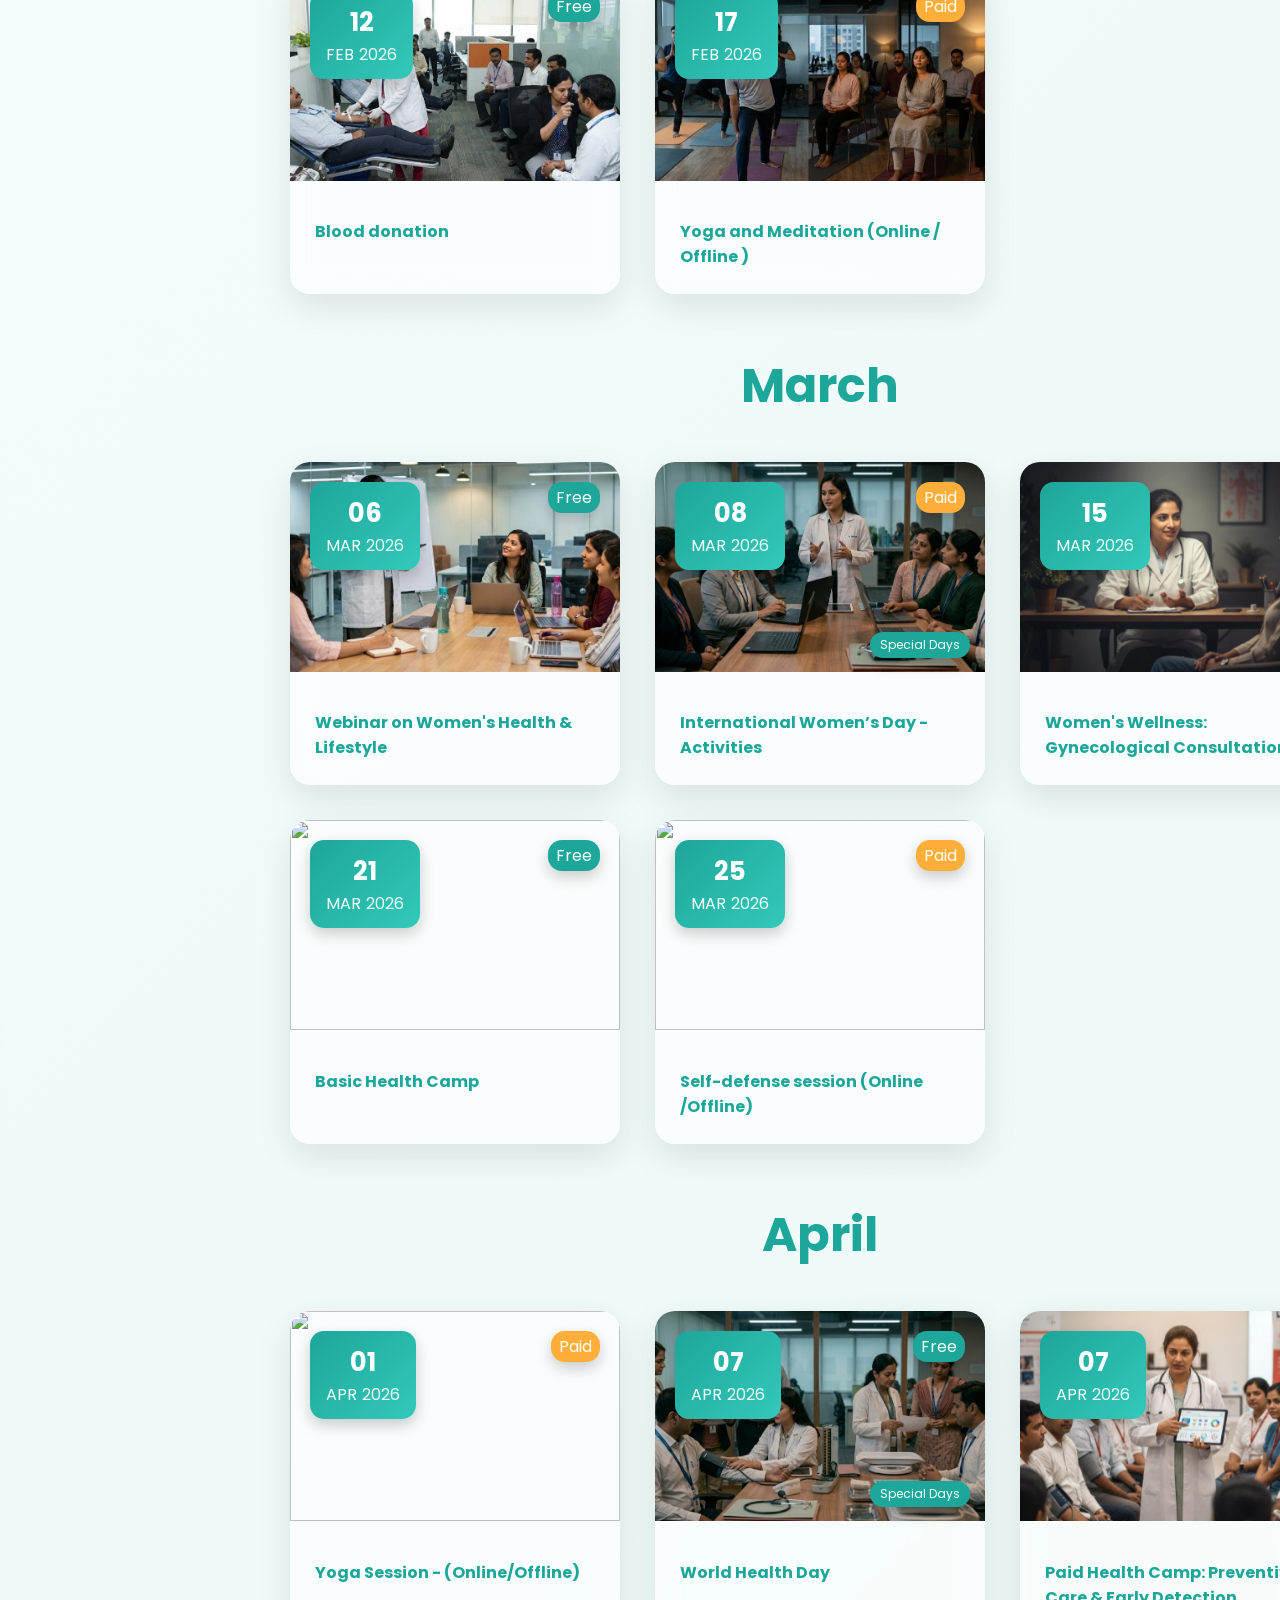
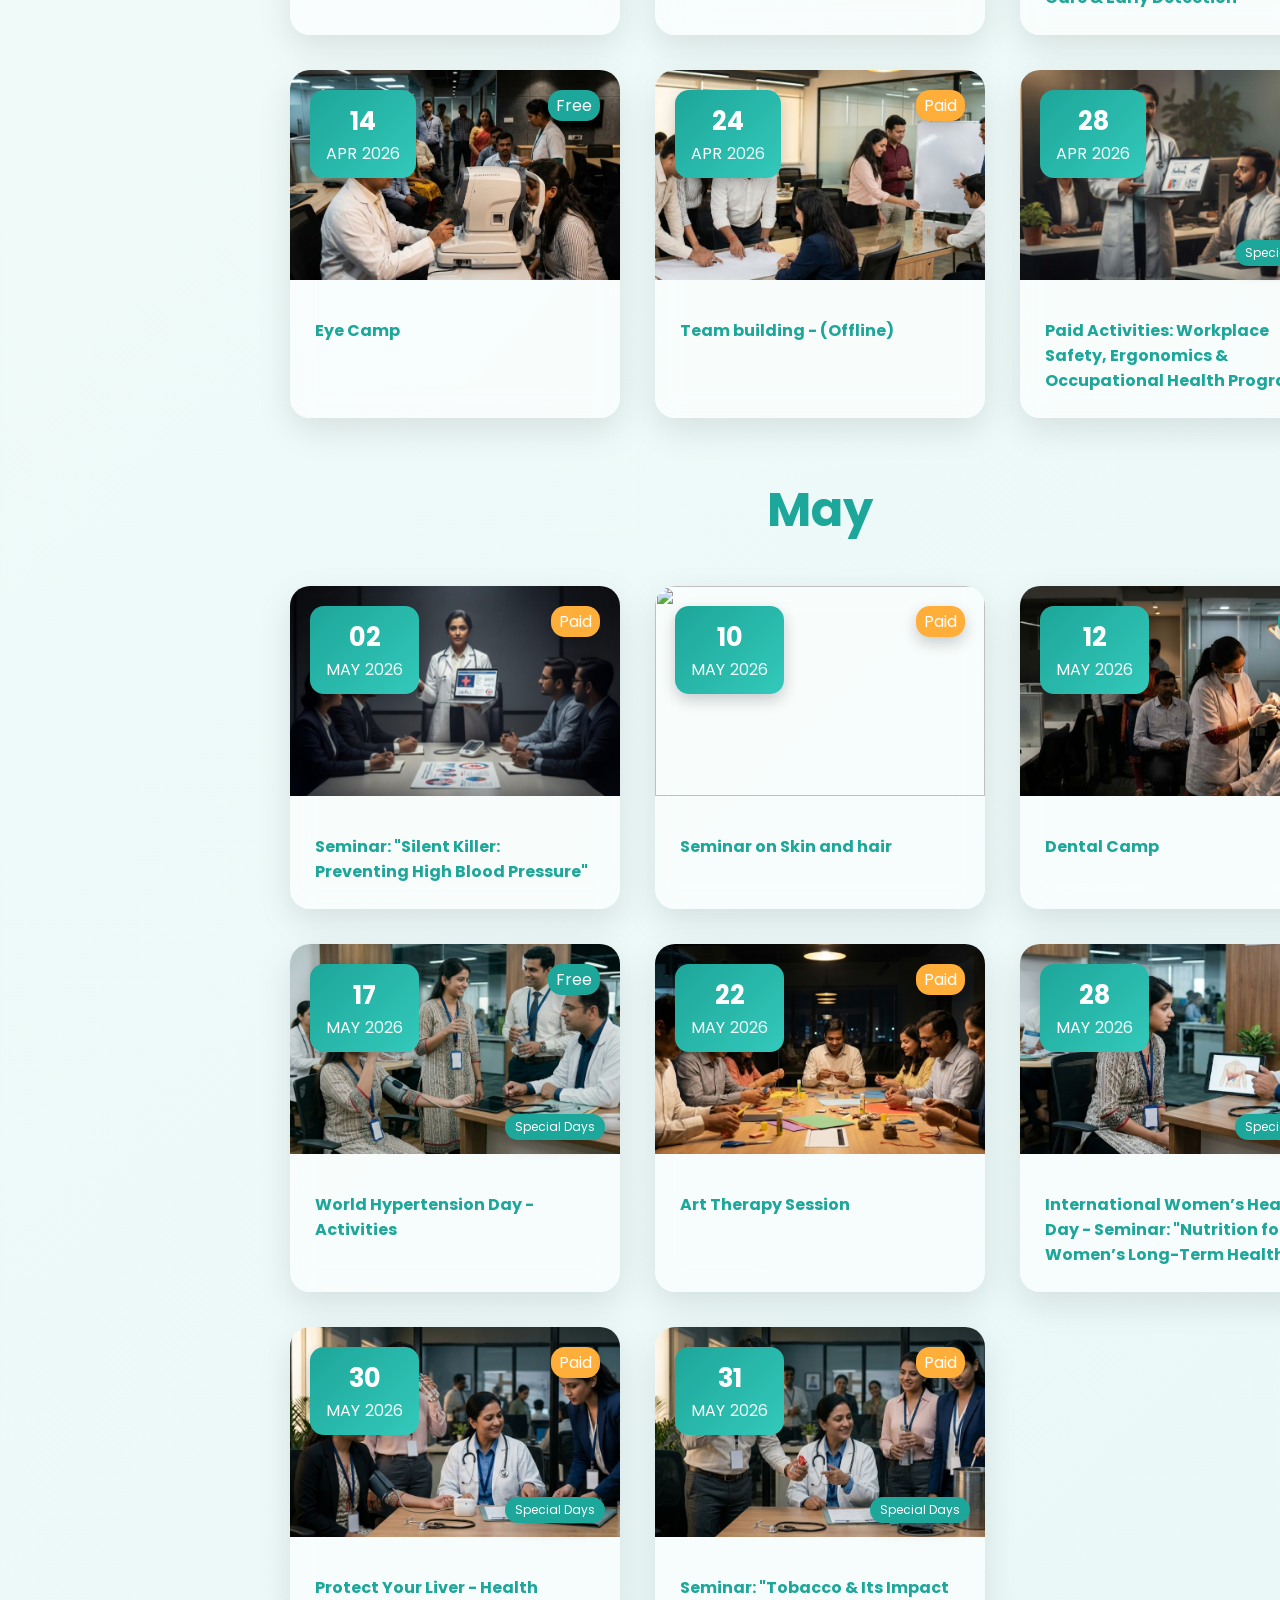
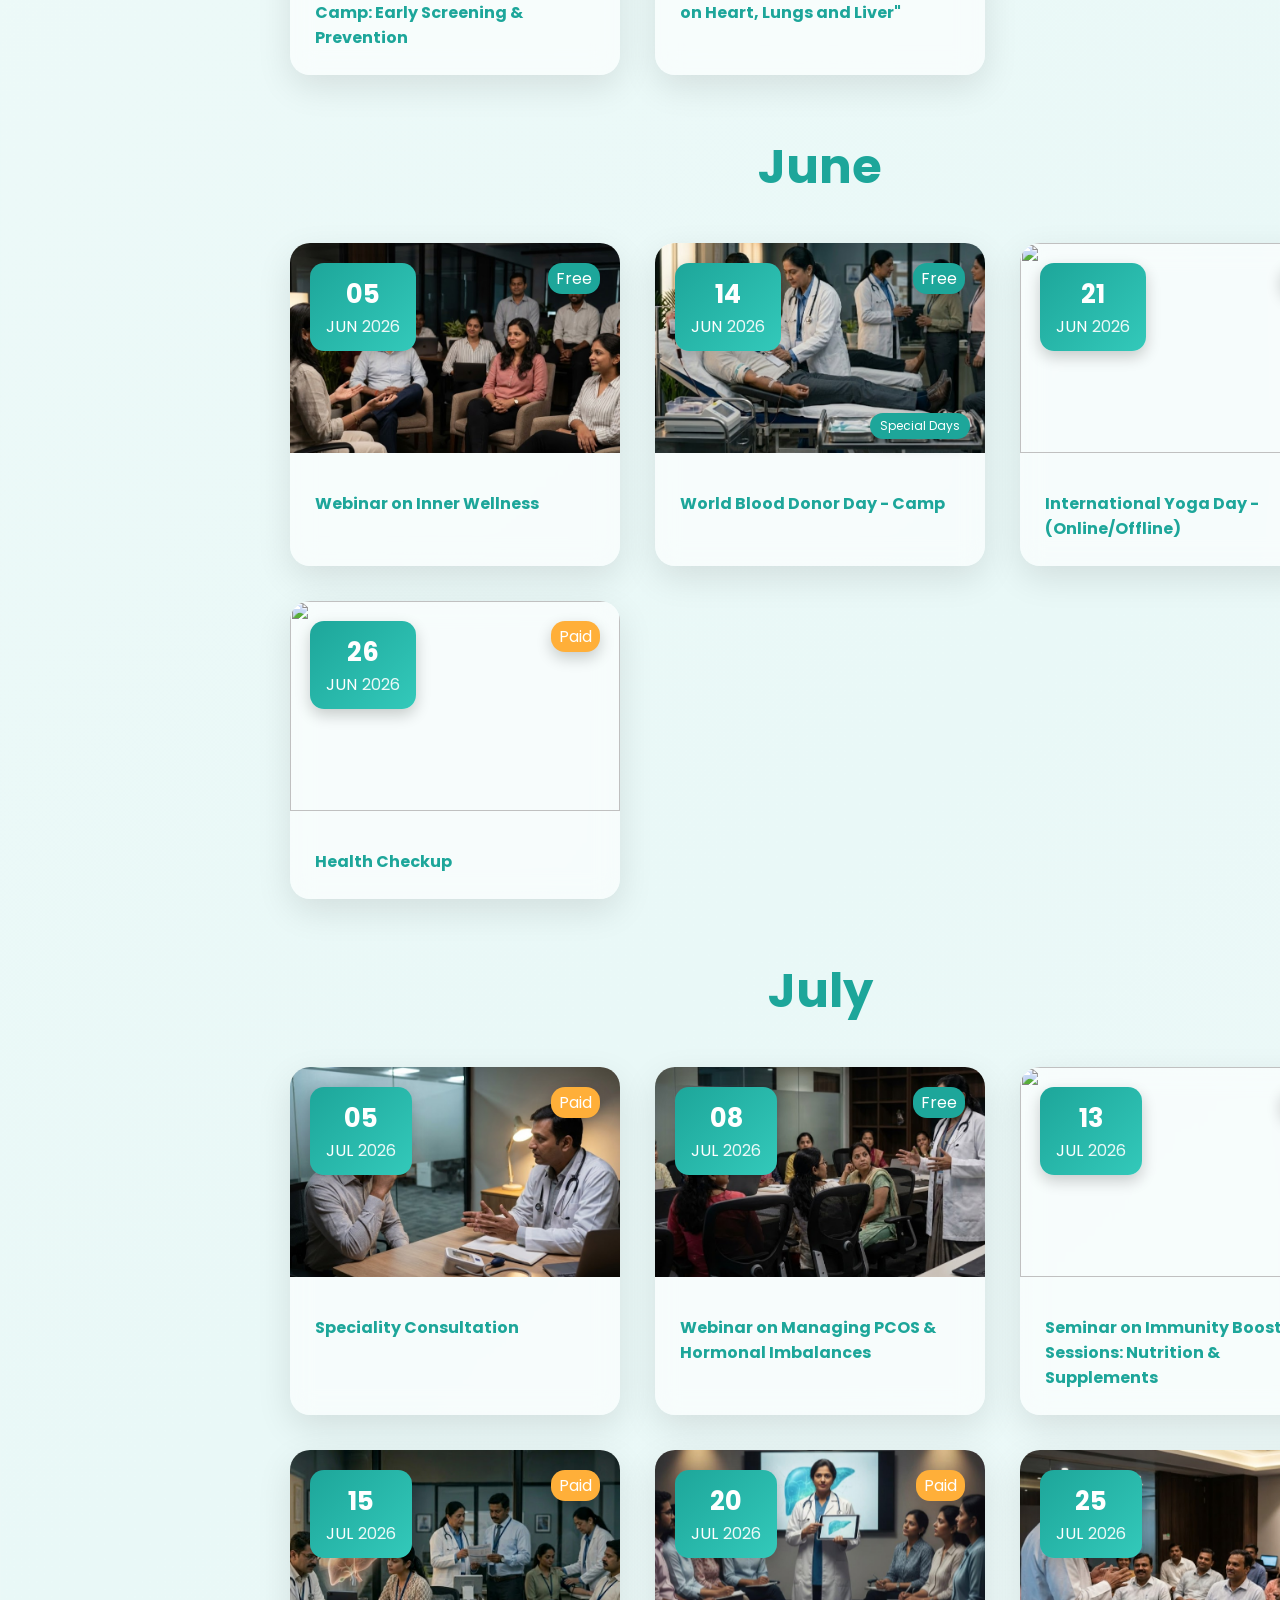
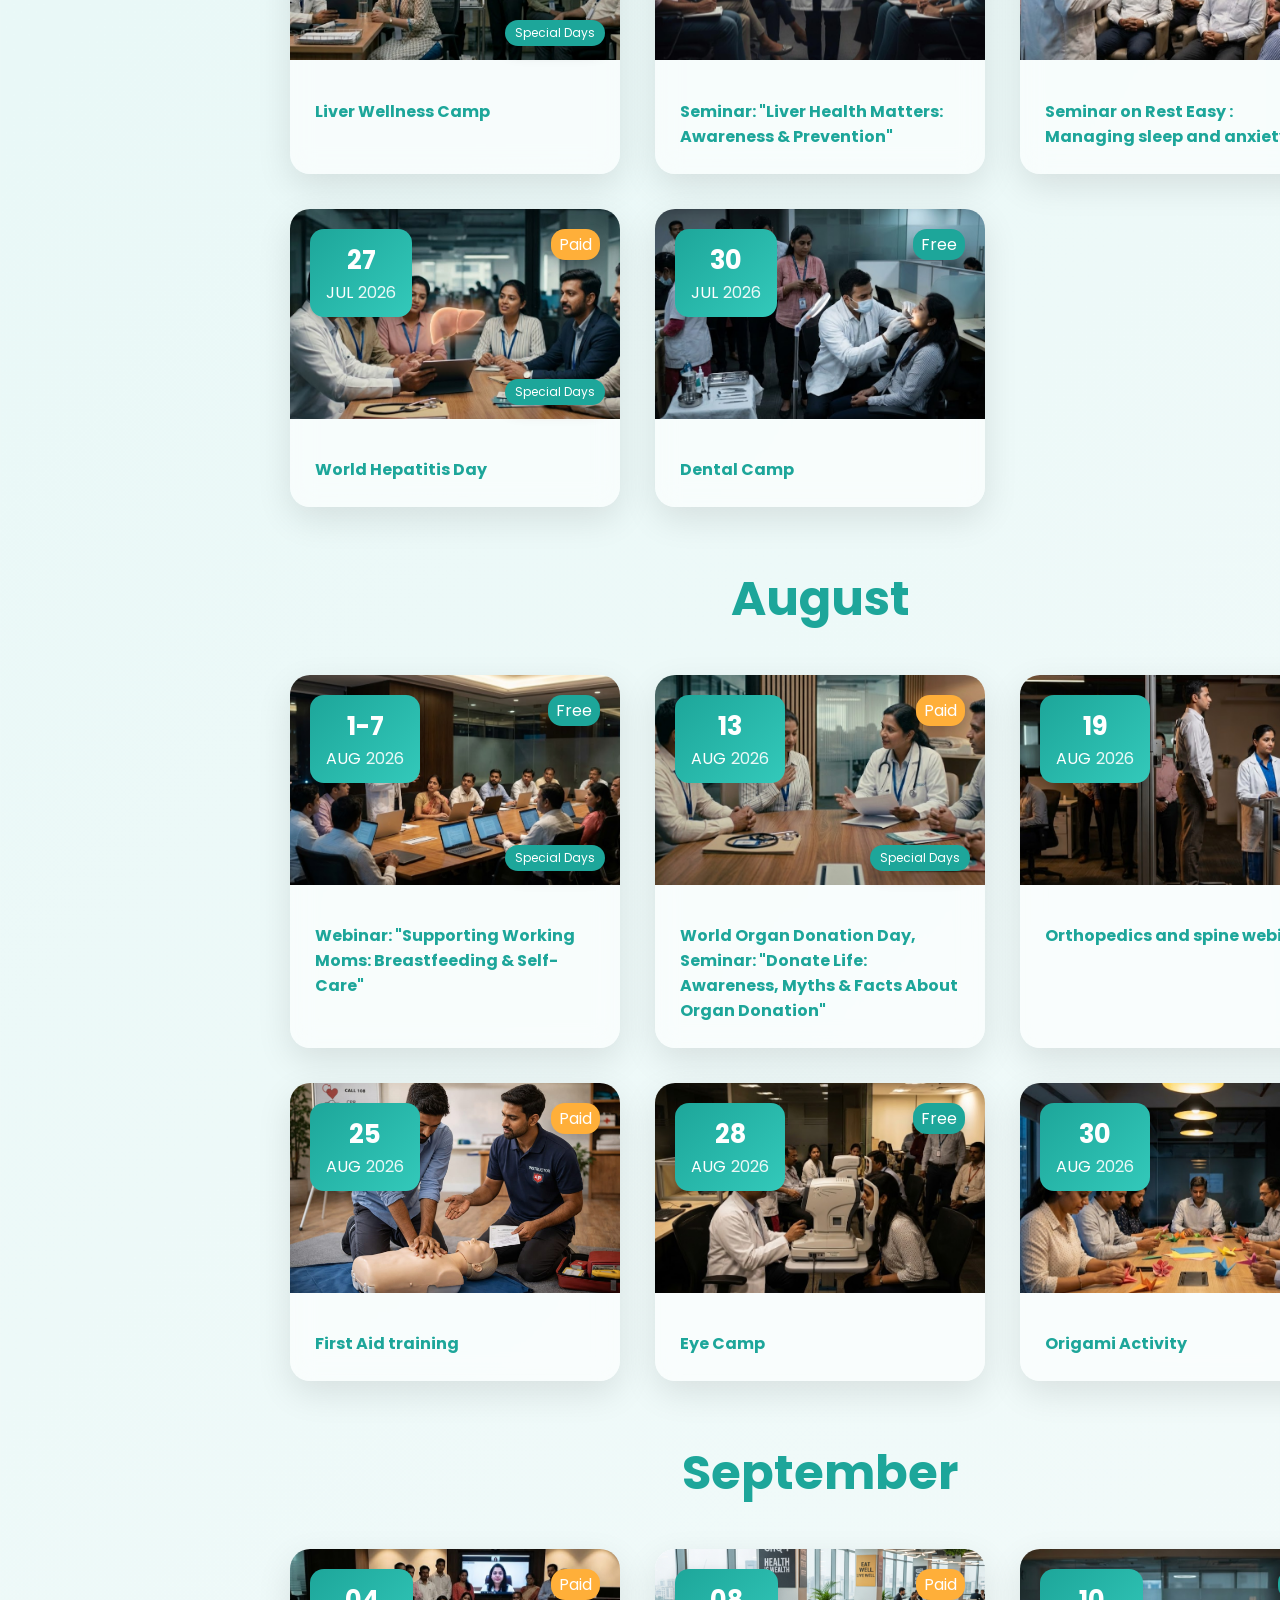
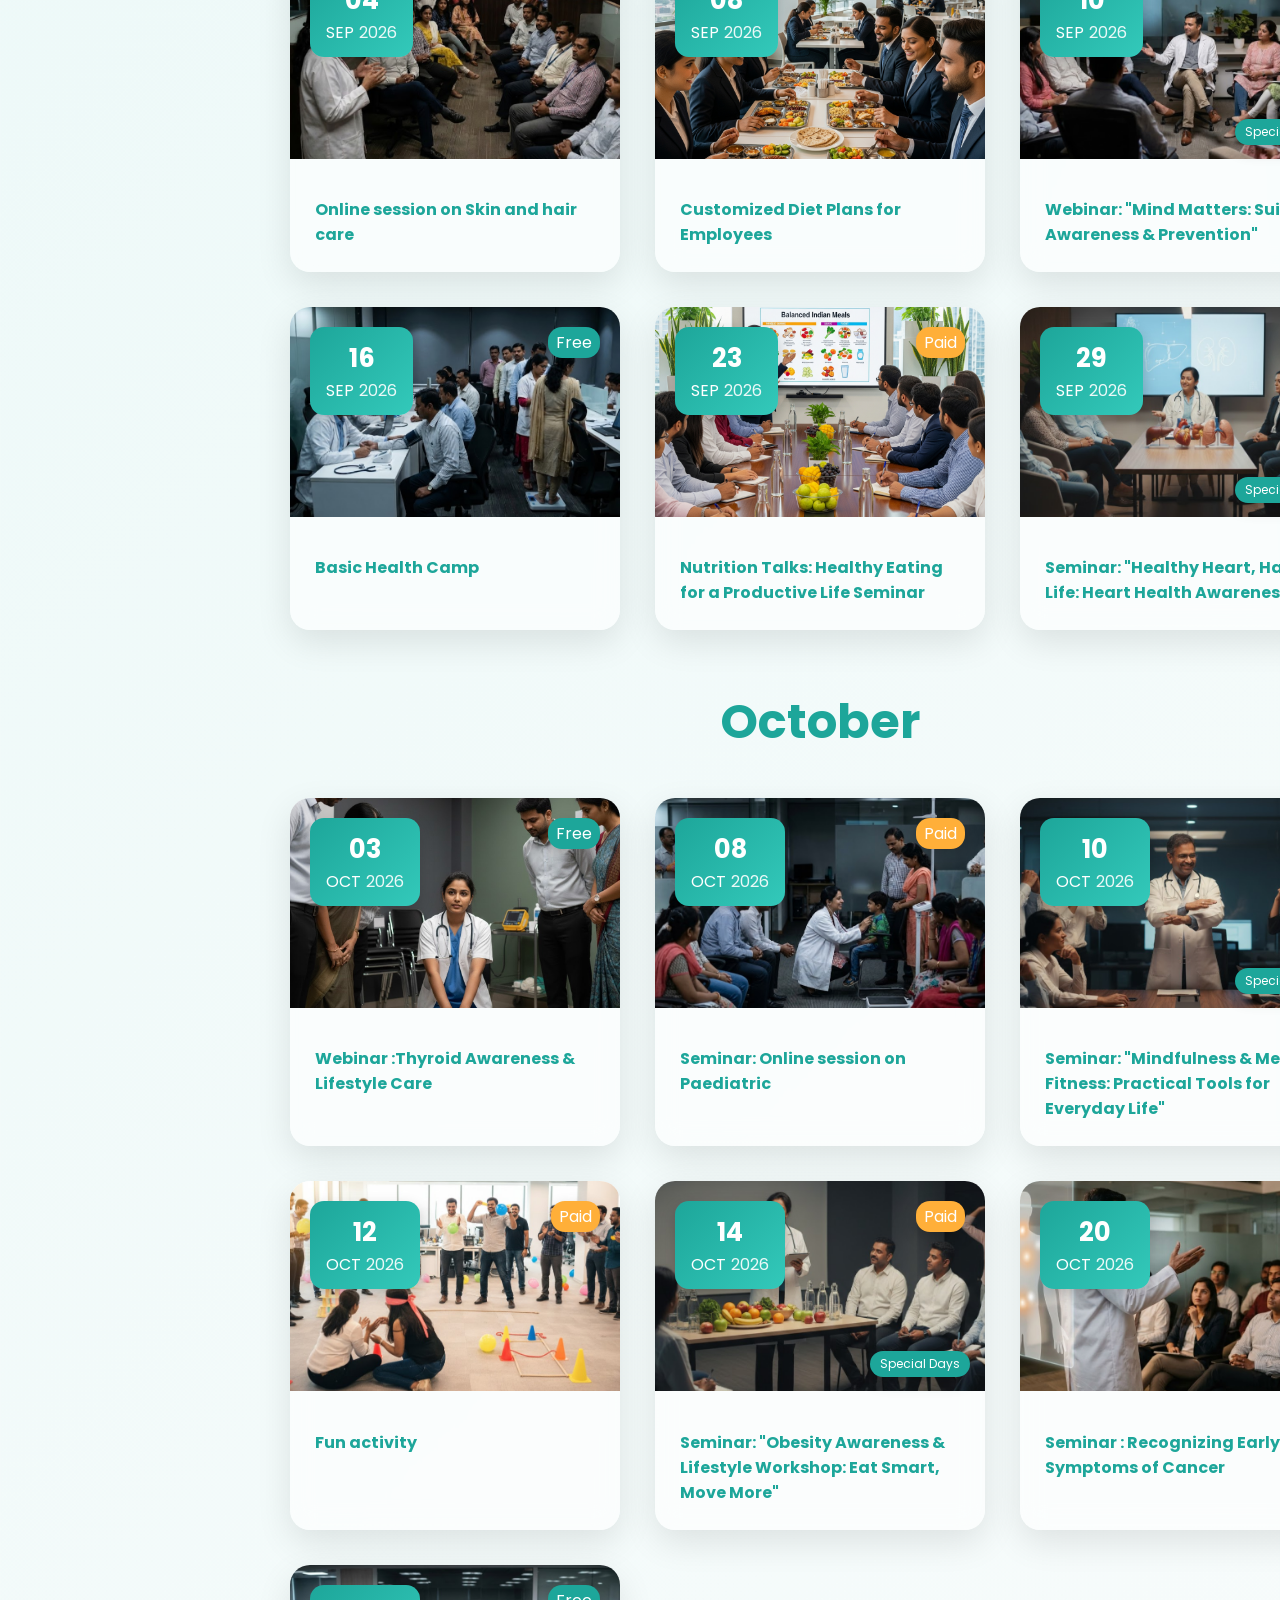
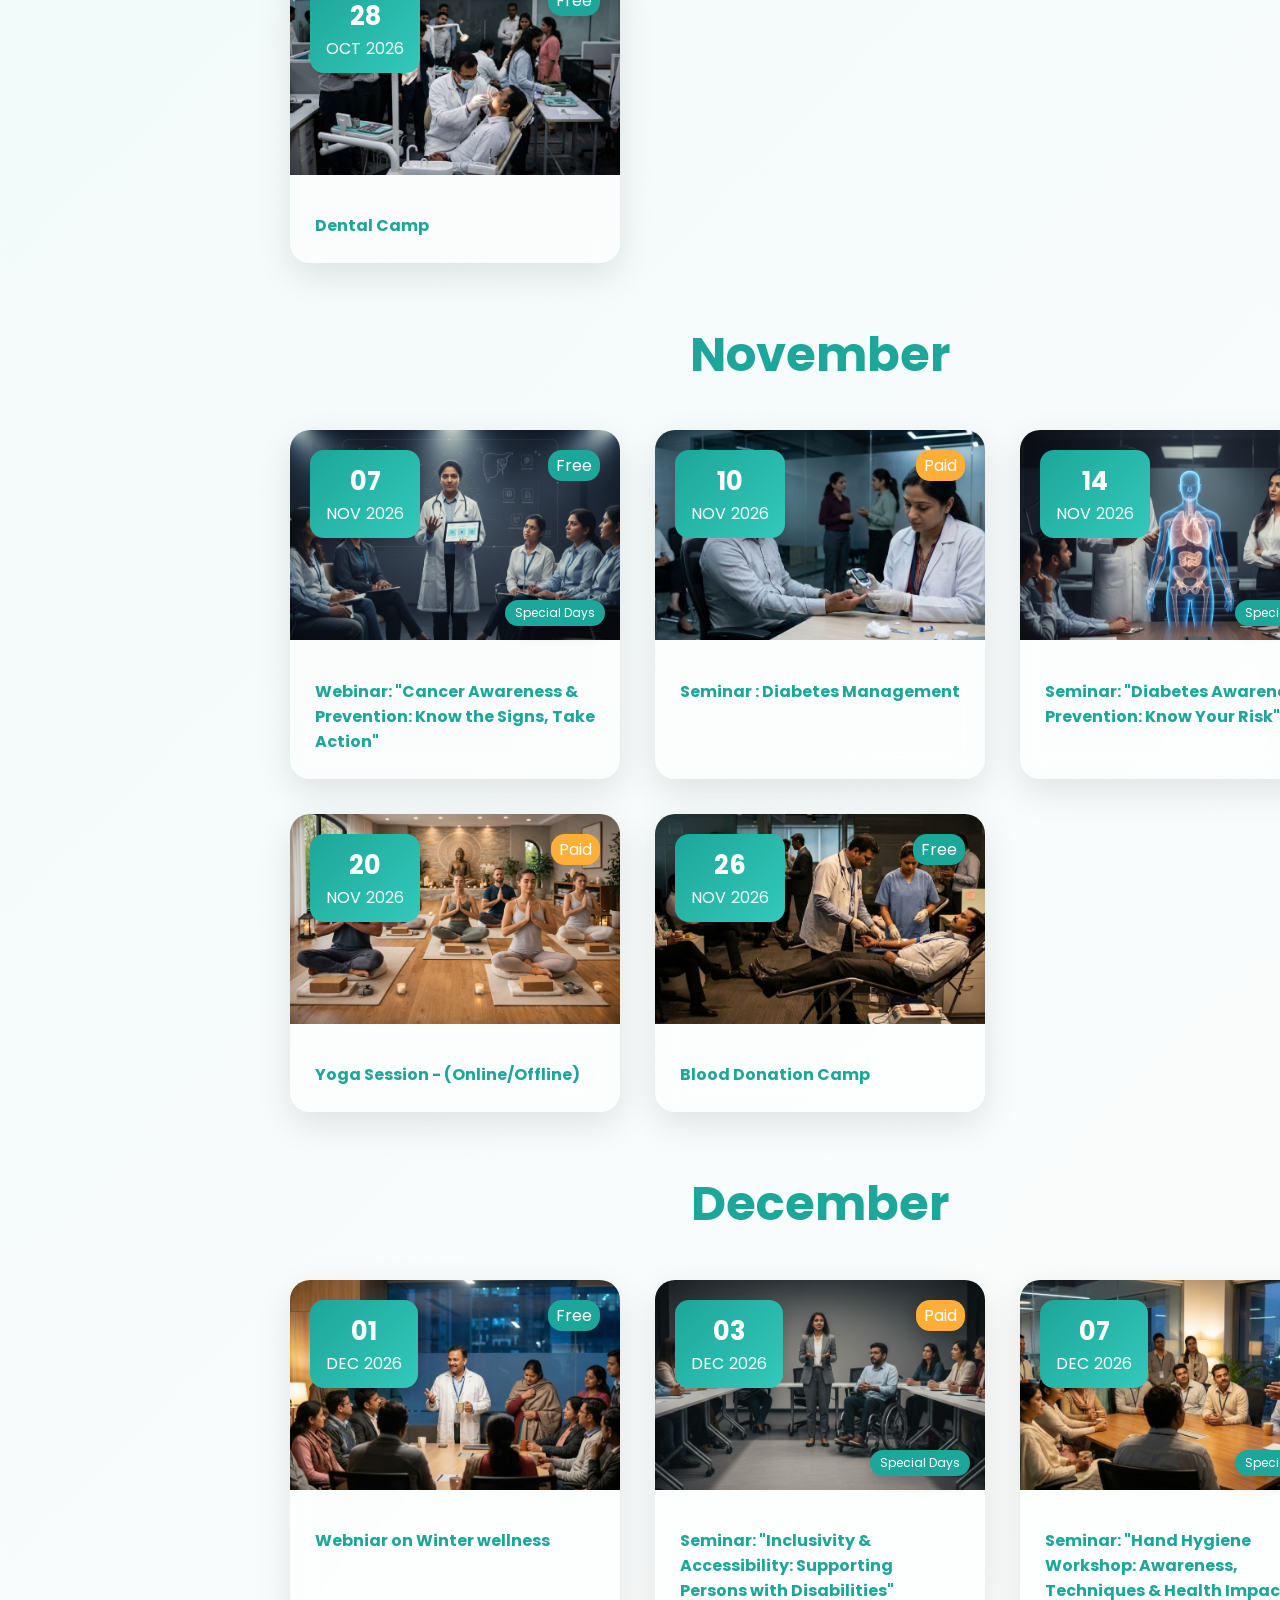
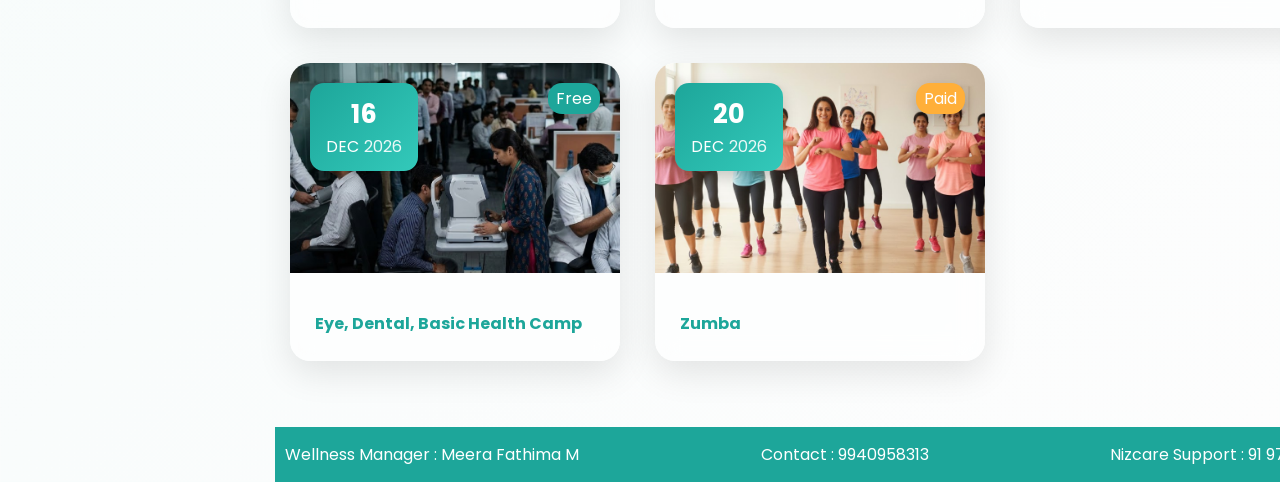
==== commit 288e0676: "Feat : Updated" ====
--- a/index.html
+++ b/index.html
@@ -930,7 +930,7 @@
                         <div class="tag-complementary"><span>Free</span></div>
                         <img src="./assets/wellness-calendar/12/Webniar Winter wellness.png" alt="">
                         <div class="calendar-content">
-                            <h2>Webniar Winter wellness</h2>
+                            <h2>Webniar on Winter wellness</h2>
                         </div>
                     </div>
 
@@ -956,17 +956,6 @@
                         <img src="./assets/wellness-calendar/12/Webianr on Skin care.png" alt="">
                         <div class="calendar-content">
                             <h2>Seminar: "Hand Hygiene Workshop: Awareness, Techniques & Health Impact"</h2>
-                        </div>
-                    </div>
-
-                    <div class="calendar-card" data-type="complementary">
-                        <div class="calendar-date">
-                            <span class="day">12</span><span class="month">Dec</span><span class="year">2026</span>
-                        </div>
-                        <div class="tag-complementary"><span>Free</span></div>
-                        <img src="./assets/wellness-calendar/12/Webinar on Liver and Lung.png" alt="">
-                        <div class="calendar-content">
-                            <h2>Webinar on Liver and Lung</h2>
                         </div>
                     </div>
 
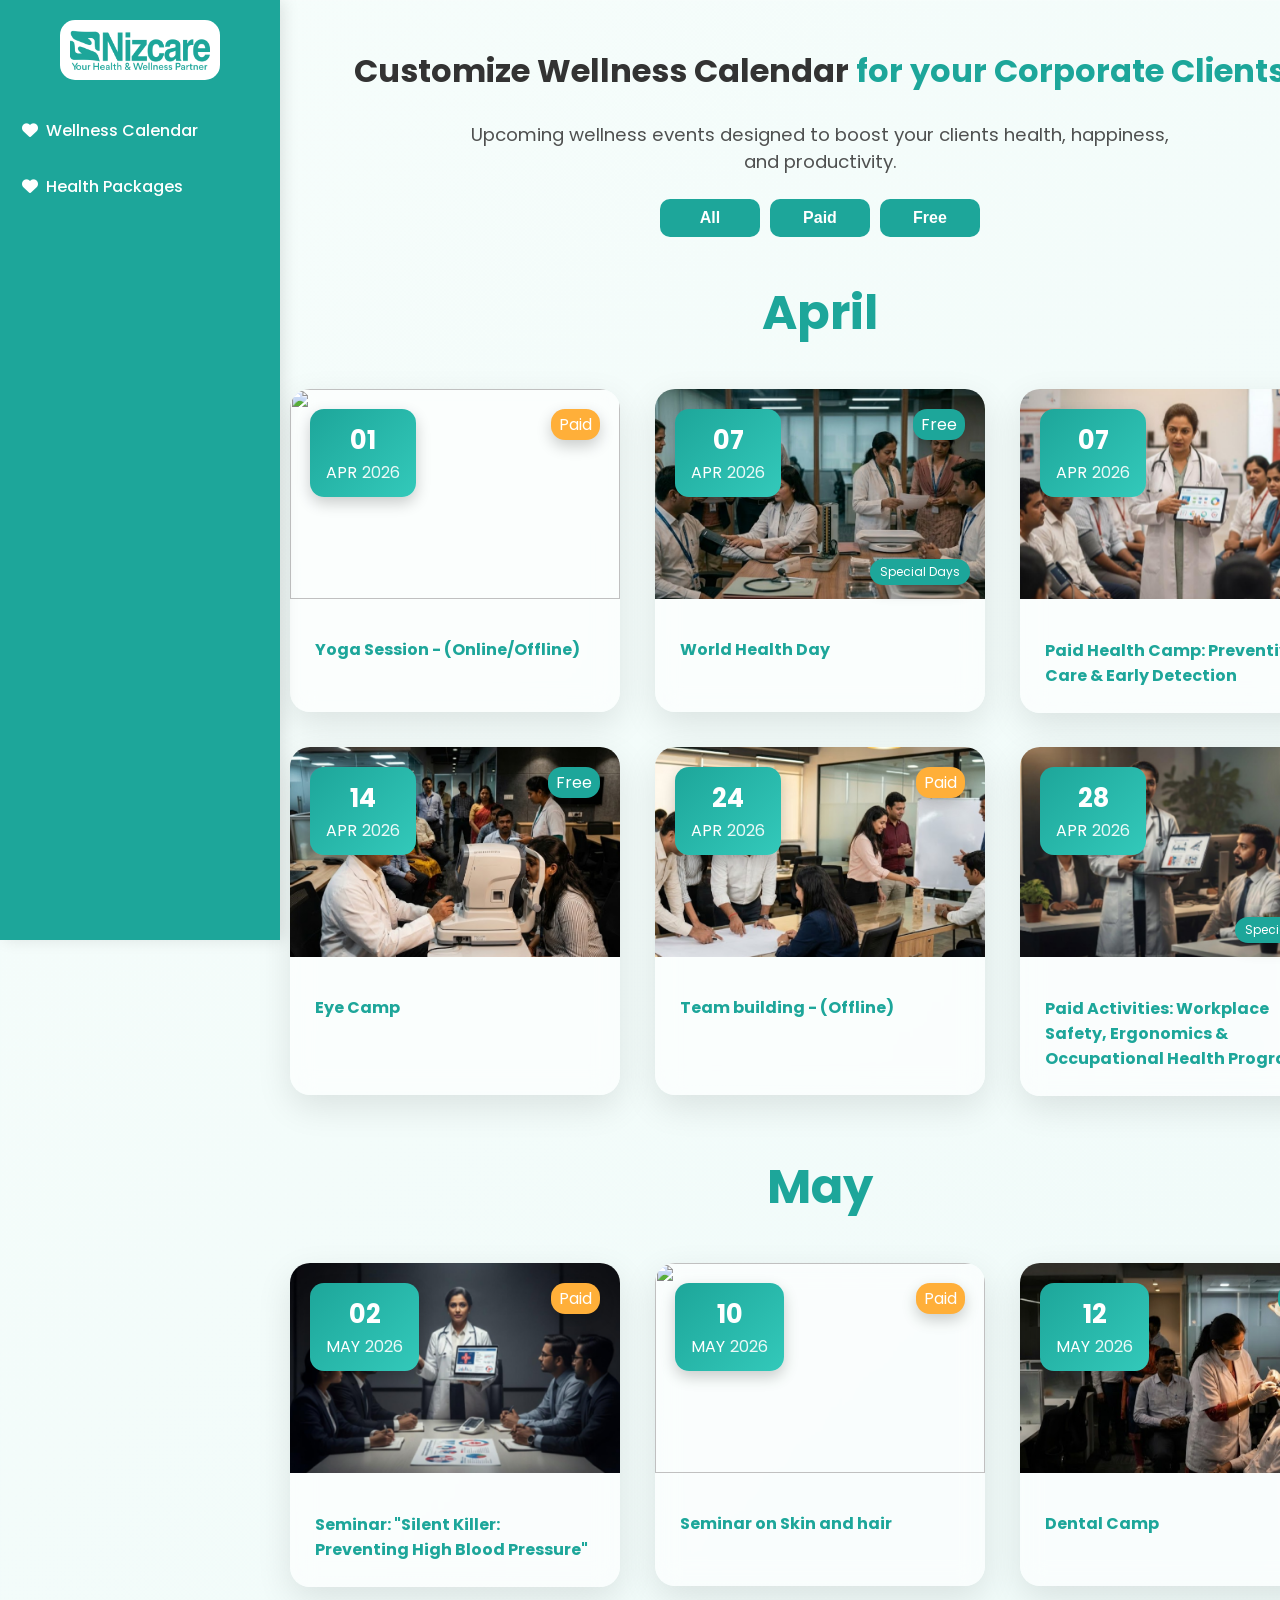
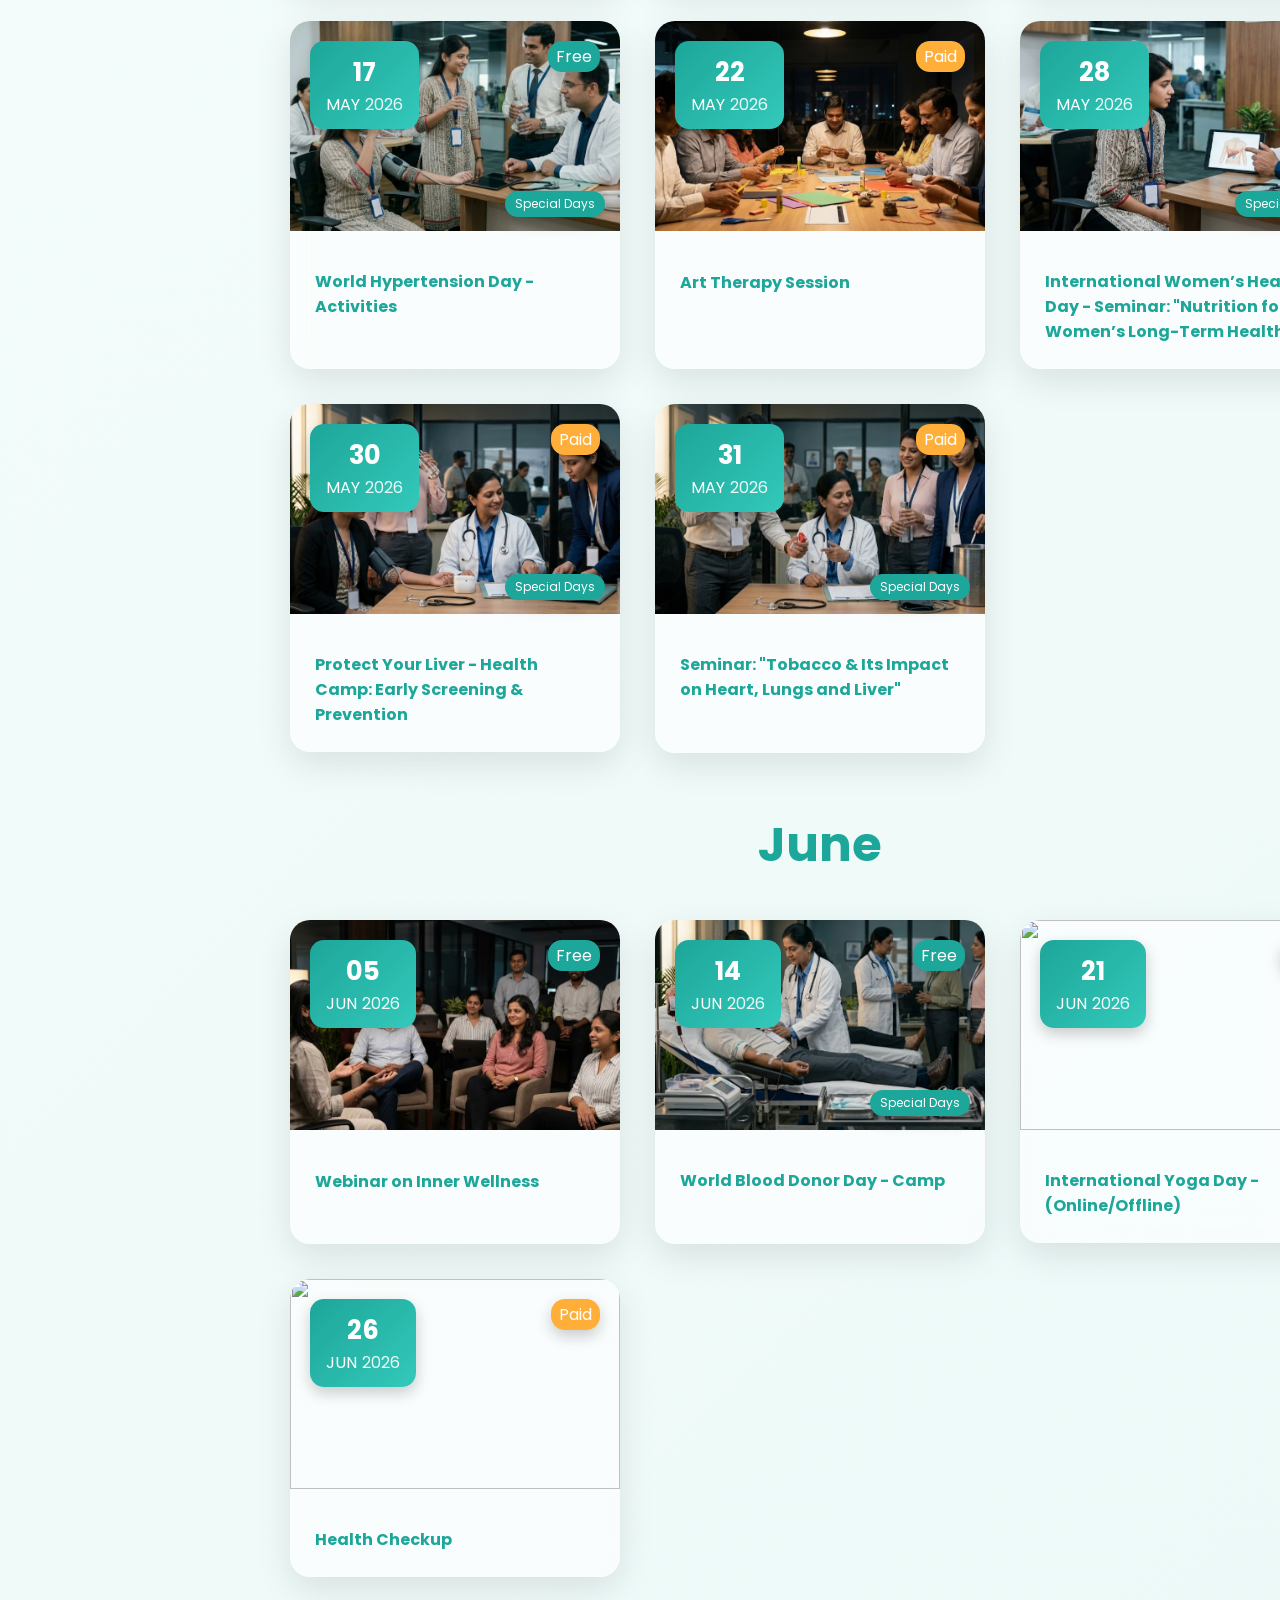
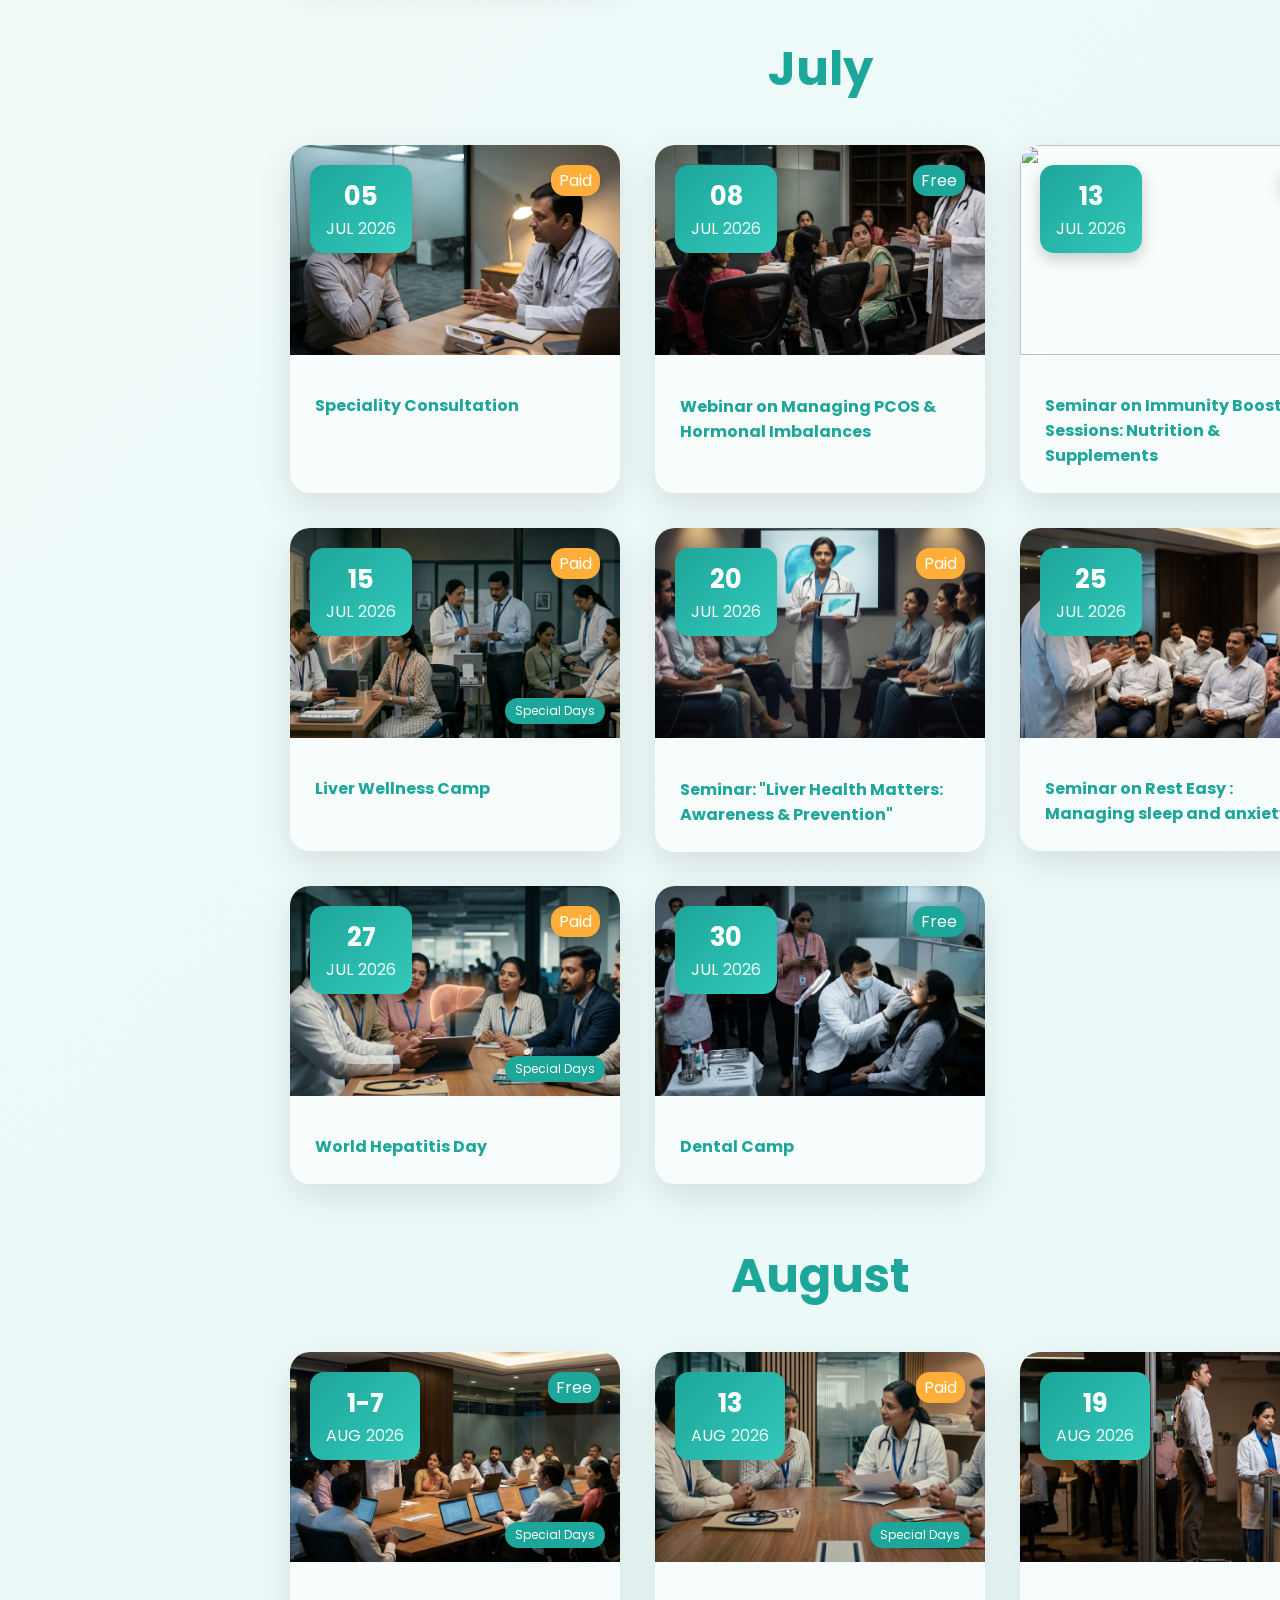
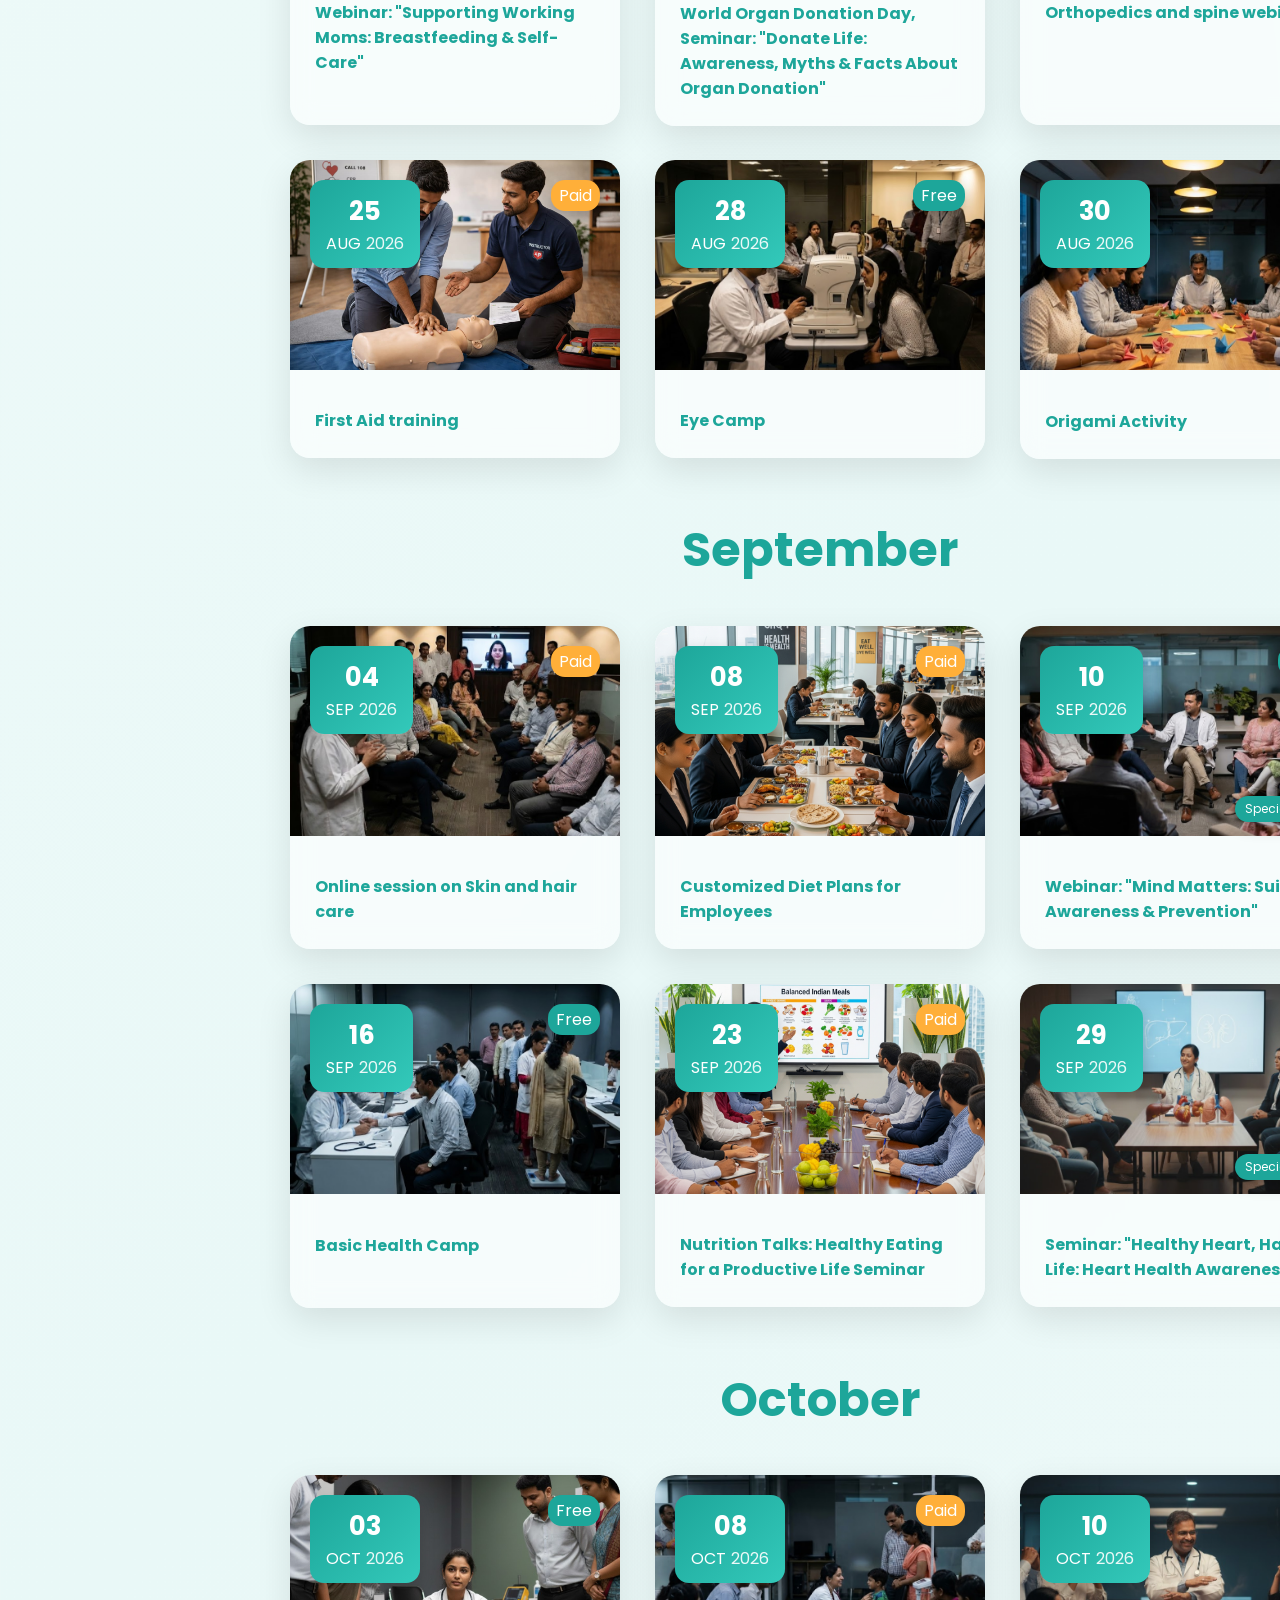
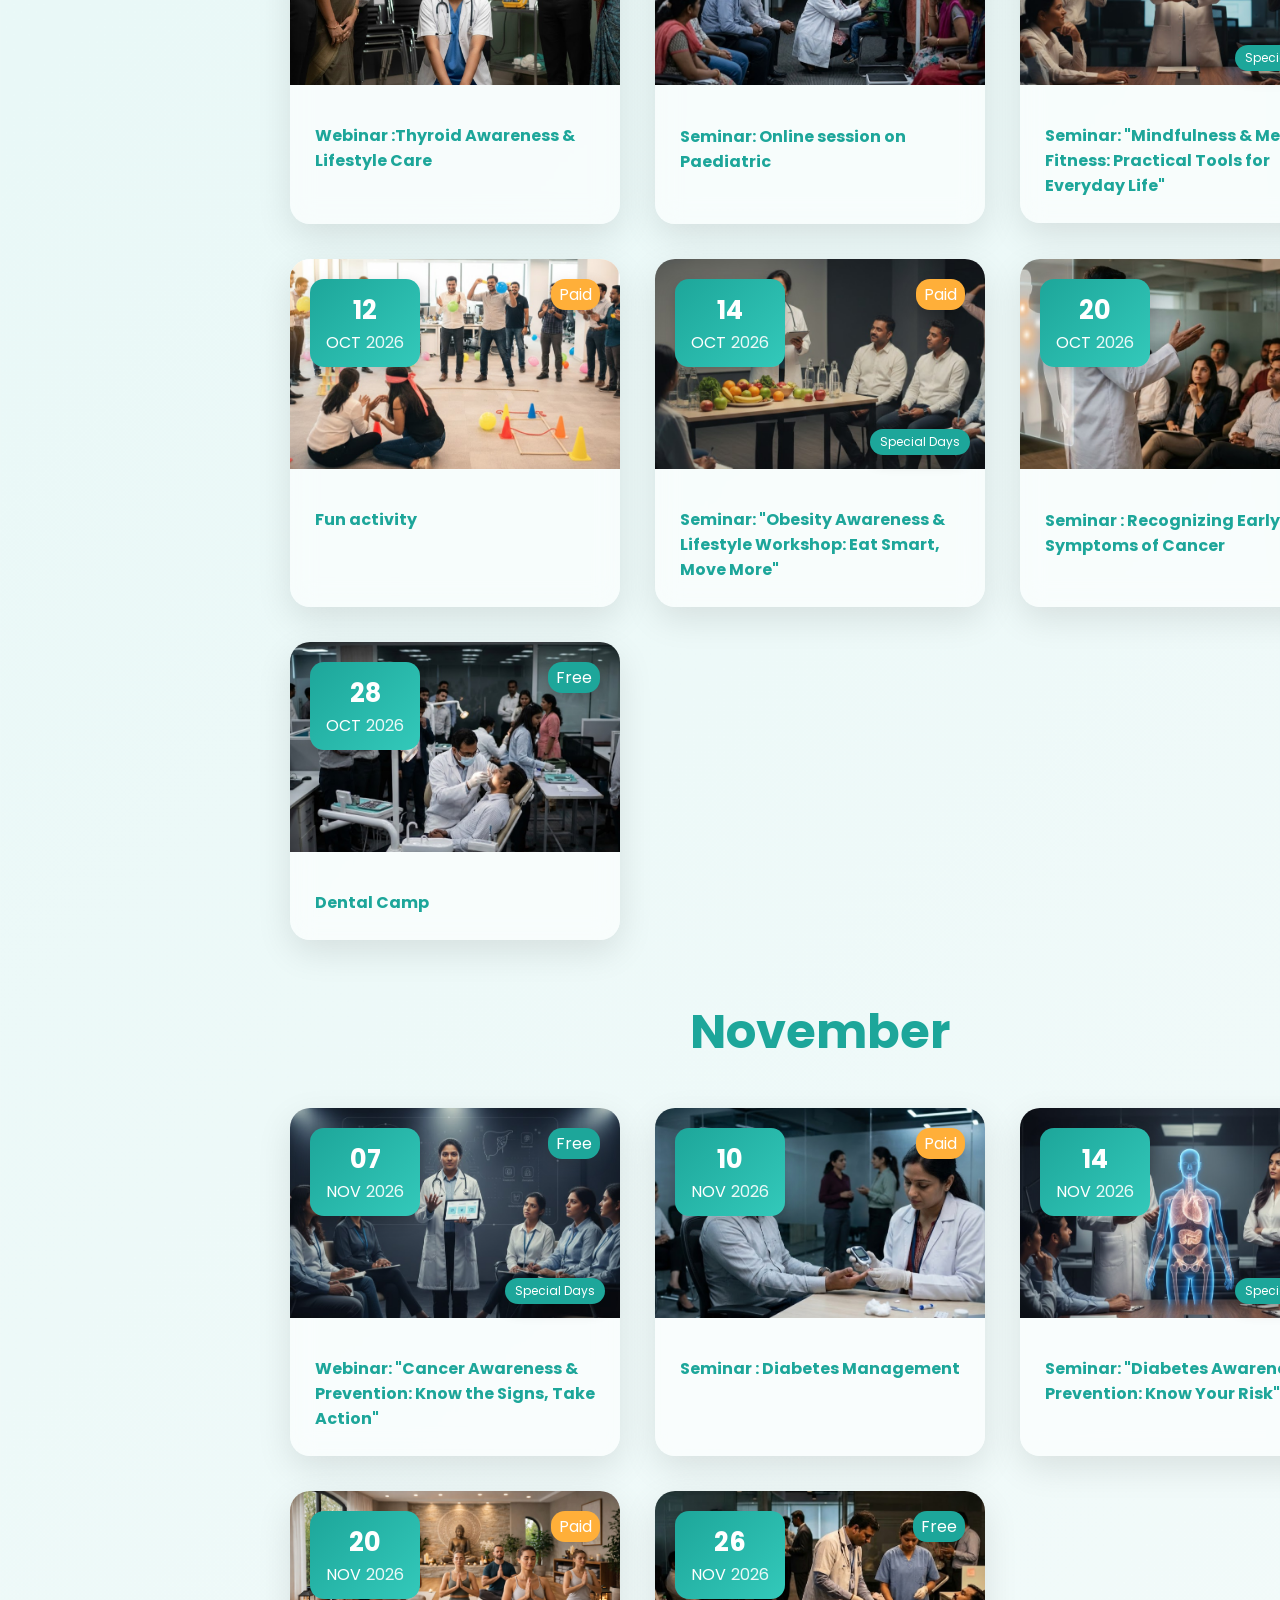
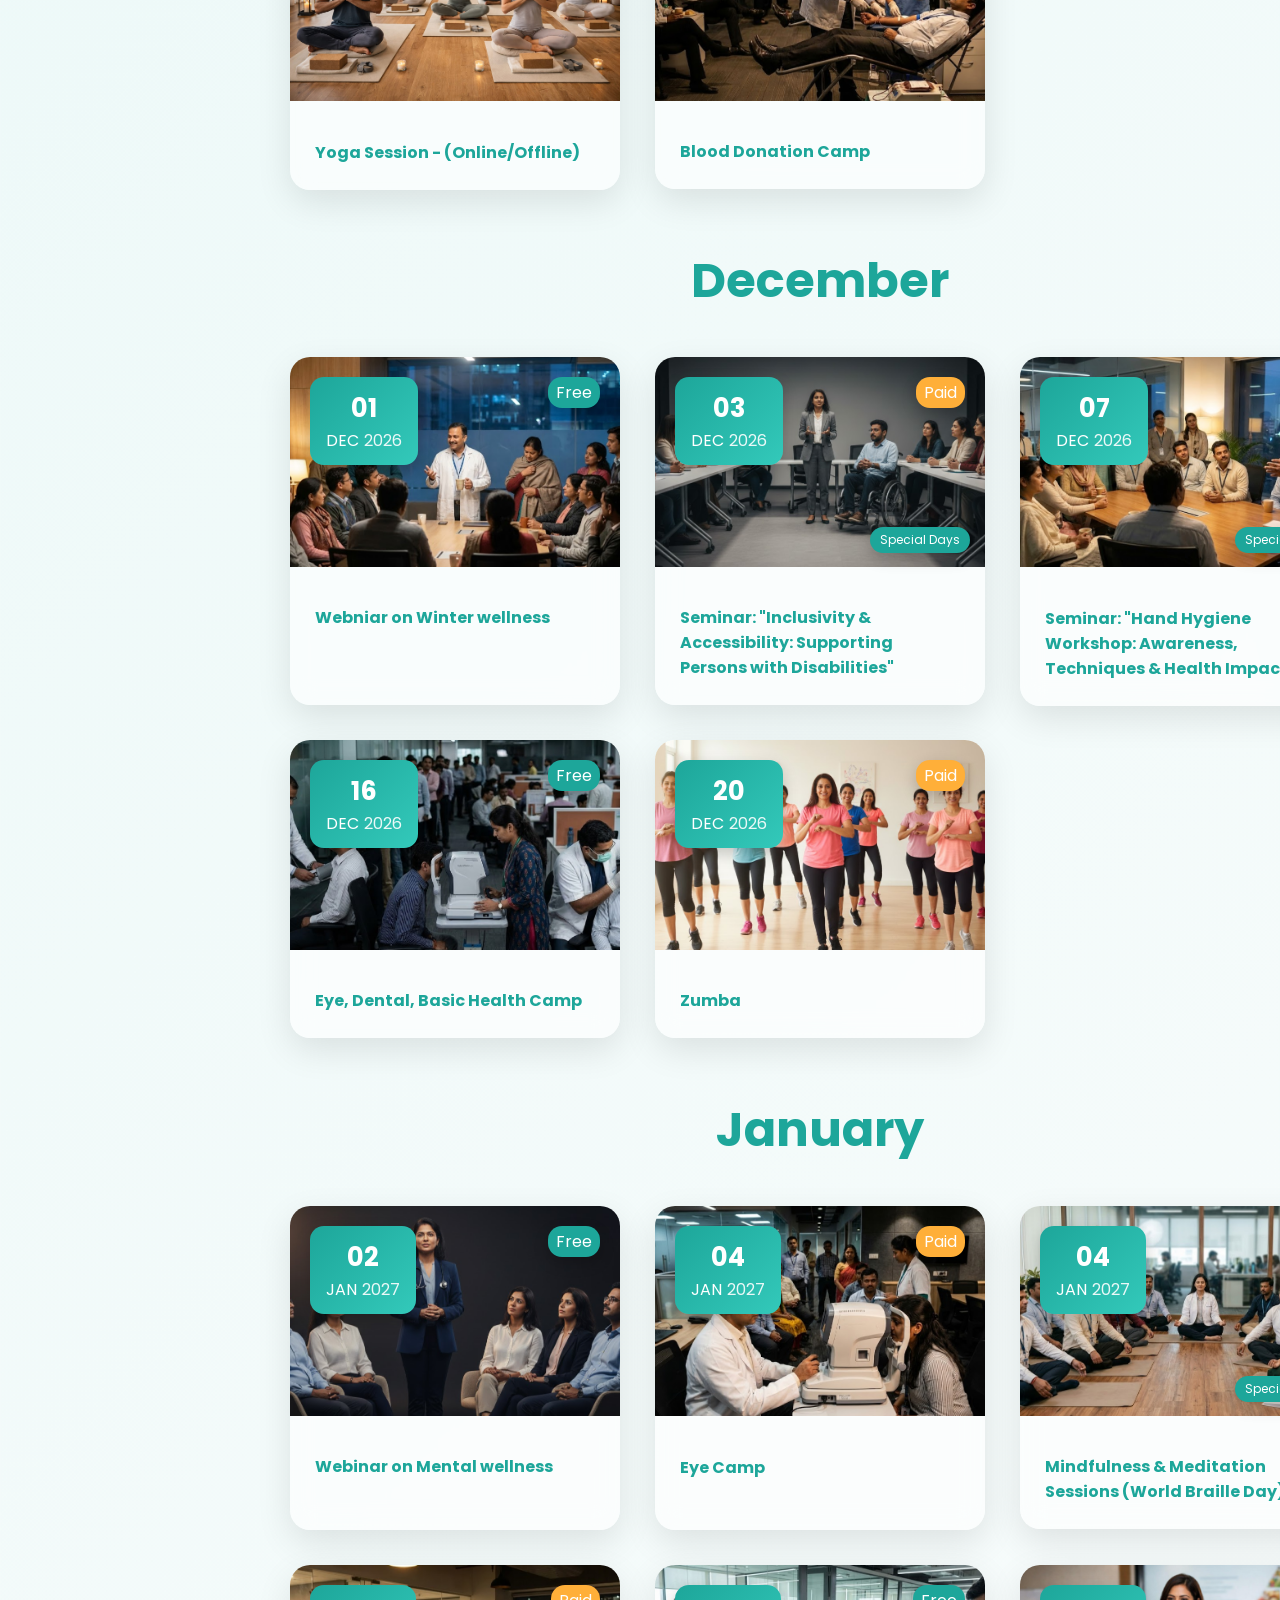
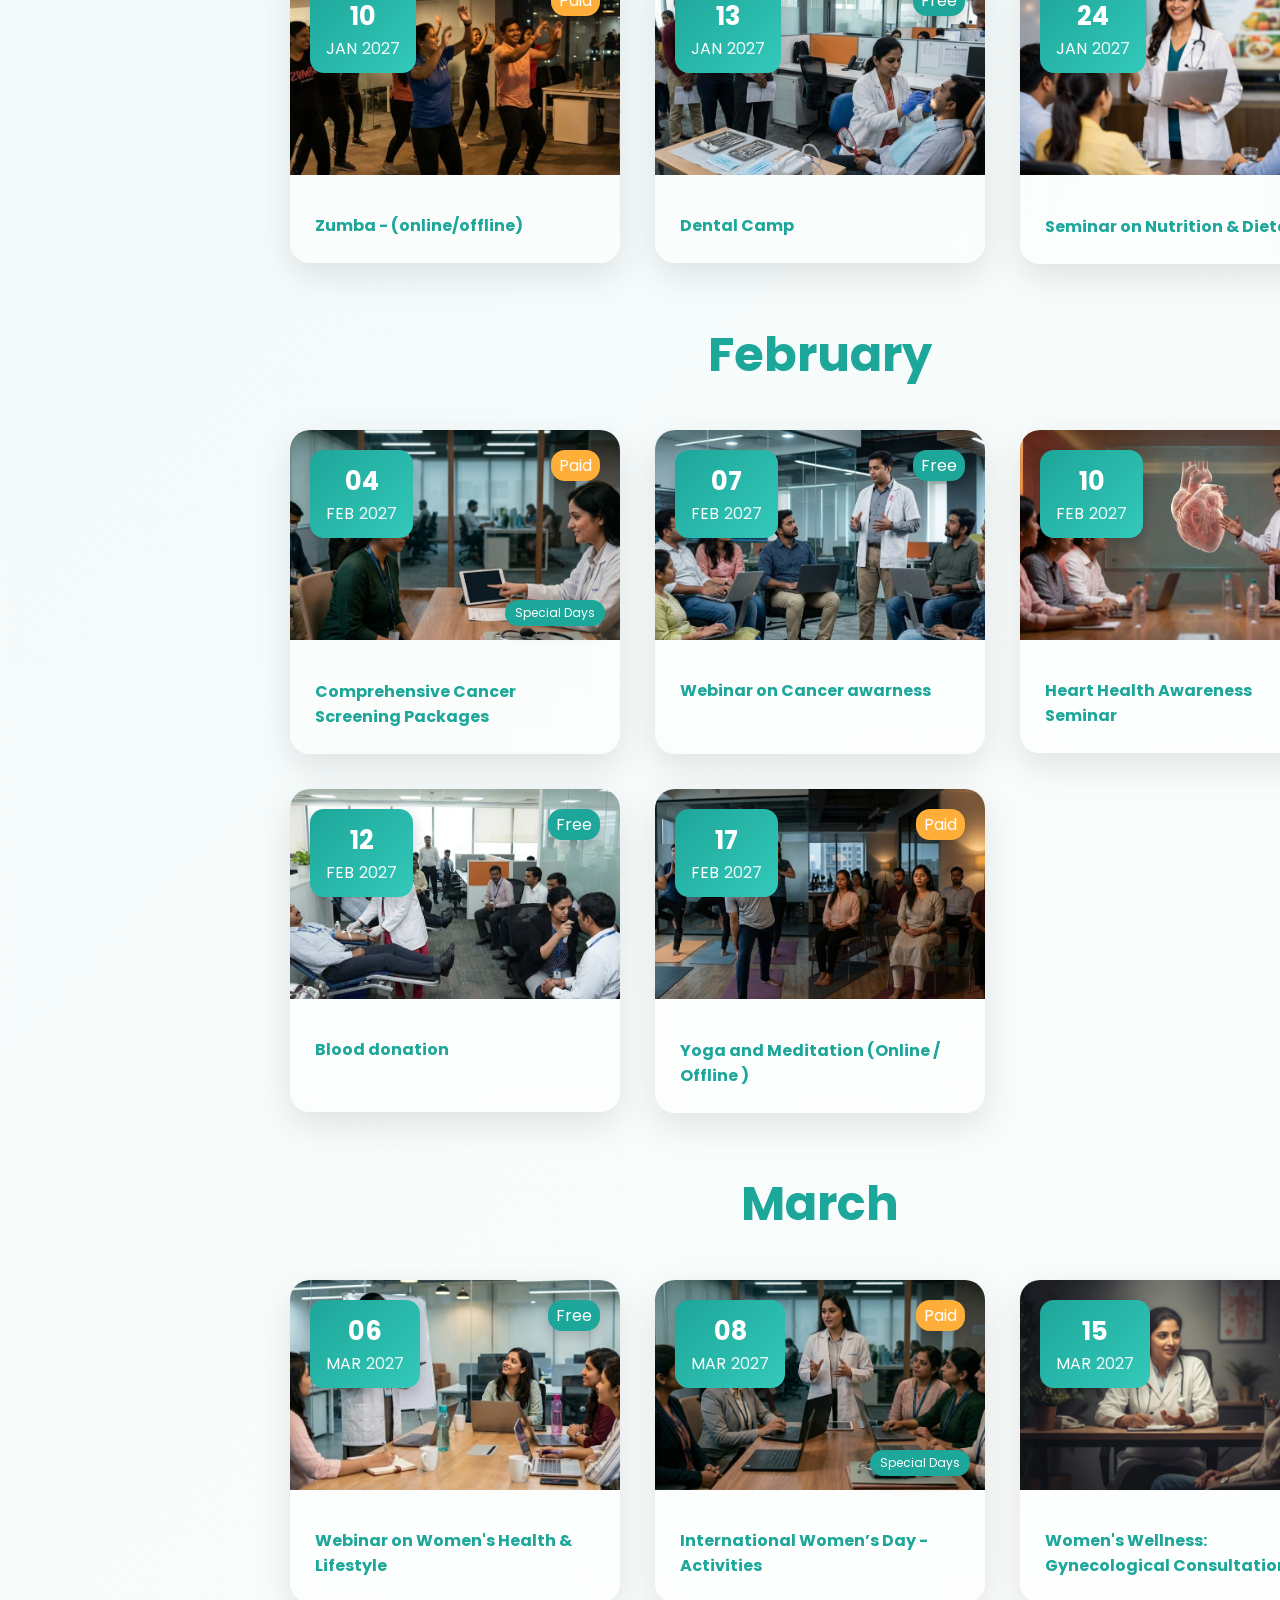
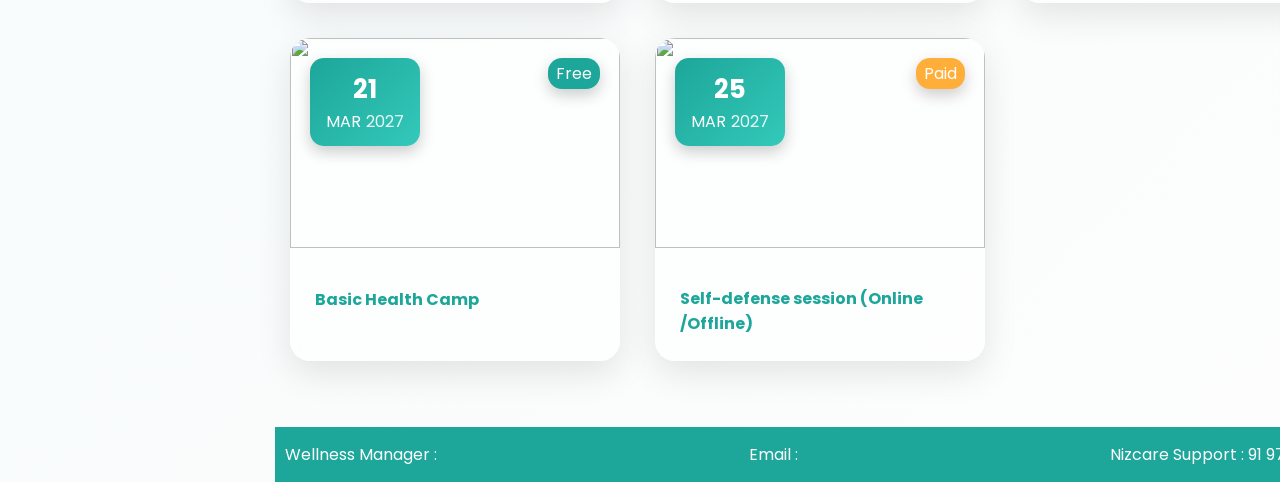
==== commit c044ad50: "Feat : Updated" ====
--- a/index.html
+++ b/index.html
@@ -56,7 +56,726 @@
                 <button class="main-btn" id="btn-comp">Free</button>
             </div>
 
-            <!-- January 2026 -->
+
+
+            <!-- Apr 2025 -->
+            <div class="well-card">
+                <div class="calendar-month">
+                    <h1>April</h1>
+                </div>
+                <div class="calendar-grid">
+                    <div class="calendar-card" data-type="paid">
+                        <div class="calendar-date">
+                            <span class="day">01</span><span class="month">Apr</span><span class="year">2026</span>
+                        </div>
+                        <div class="tag-paid"><span>Paid</span></div>
+                        <img src="./assets/wellness-calendar/apr-2025/apr-Destress .png" alt="">
+                        <div class="calendar-content">
+                            <h2>Yoga Session - (Online/Offline)</h2>
+                        </div>
+                    </div>
+
+                    <div class="calendar-card" data-type="complementary">
+                        <div class="calendar-date">
+                            <span class="day">07</span><span class="month">Apr</span><span class="year">2026</span>
+                        </div>
+                        <div class="tag-complementary"><span>Free</span></div>
+                        <div class="tag-special">Special Days</div>
+                        <img src="./assets/wellness-calendar/special/World Health Day.png" alt="">
+                        <div class="calendar-content">
+                            <h2>World Health Day</h2>
+                        </div>
+                    </div>
+
+                    <div class="calendar-card" data-type="paid">
+                        <div class="calendar-date">
+                            <span class="day">07</span><span class="month">Apr</span><span class="year">2026</span>
+                        </div>
+                        <div class="tag-paid"><span>Paid</span></div>
+                        <img src="./assets/wellness-calendar/4/Health Camp_ Early Detection & Prevention.png" alt="">
+                        <div class="calendar-content">
+                            <h2>Paid Health Camp: Preventive Care & Early Detection</h2>
+                        </div>
+                    </div>
+
+                    <div class="calendar-card" data-type="complementary">
+                        <div class="calendar-date">
+                            <span class="day">14</span><span class="month">Apr</span><span class="year">2026</span>
+                        </div>
+                        <div class="tag-complementary"><span>Free</span></div>
+                        <img src="./assets/wellness-calendar/4/Camp _ Eye.png" alt="">
+                        <div class="calendar-content">
+                            <h2>Eye Camp</h2>
+                        </div>
+                    </div>
+
+                    <div class="calendar-card" data-type="paid">
+                        <div class="calendar-date">
+                            <span class="day">24</span><span class="month">Apr</span><span class="year">2026</span>
+                        </div>
+                        <div class="tag-paid"><span>Paid</span></div>
+                        <img src="./assets/wellness-calendar/paid/Team building.png" alt="">
+                        <div class="calendar-content">
+                            <h2>Team building - (Offline)</h2>
+                        </div>
+                    </div>
+
+                    <div class="calendar-card" data-type="paid">
+                        <div class="calendar-date">
+                            <span class="day">28</span><span class="month">Apr</span><span class="year">2026</span>
+                        </div>
+                        <div class="tag-paid"><span>Paid</span></div>
+                        <div class="tag-special">Special Days</div>
+                        <img src="./assets/wellness-calendar/4/Paid Activities_ Workplace Safety, Ergonomics & Occupational Health Programs.png"
+                            alt="">
+                        <div class="calendar-content">
+                            <h2>Paid Activities: Workplace Safety, Ergonomics & Occupational Health Programs</h2>
+                        </div>
+                    </div>
+
+                </div>
+            </div>
+
+            <!-- May 2025 -->
+            <div class="well-card">
+                <div class="calendar-month">
+                    <h1>May</h1>
+                </div>
+                <div class="calendar-grid">
+                    <div class="calendar-card" data-type="paid">
+                        <div class="calendar-date">
+                            <span class="day">02</span><span class="month">May</span><span class="year">2026</span>
+                        </div>
+                        <div class="tag-paid"><span>Paid</span></div>
+                        <img src="./assets/wellness-calendar/5/Seminar_ _Silent Killer_ Preventing High Blood Pressure_.png"
+                            alt="">
+                        <div class="calendar-content">
+                            <h2>Seminar: "Silent Killer: Preventing High Blood Pressure"</h2>
+                        </div>
+                    </div>
+
+                    <div class="calendar-card" data-type="paid">
+                        <div class="calendar-date">
+                            <span class="day">10</span><span class="month">May</span><span class="year">2026</span>
+                        </div>
+                        <div class="tag-paid"><span>Paid</span></div>
+                        <img src="./assets/wellness-calendar/may-2025/may-Skin and Hair.png" alt="">
+                        <div class="calendar-content">
+                            <h2>Seminar on Skin and hair</h2>
+                        </div>
+                    </div>
+
+                    <div class="calendar-card" data-type="complementary">
+                        <div class="calendar-date">
+                            <span class="day">12</span><span class="month">May</span><span class="year">2026</span>
+                        </div>
+                        <div class="tag-complementary"><span>Free</span></div>
+                        <img src="./assets/wellness-calendar/5/Camp _ dental.png" alt="">
+                        <div class="calendar-content">
+                            <h2>Dental Camp</h2>
+                        </div>
+                    </div>
+
+                    <div class="calendar-card" data-type="complementary">
+                        <div class="calendar-date">
+                            <span class="day">17</span><span class="month">May</span><span class="year">2026</span>
+                        </div>
+                        <div class="tag-complementary"><span>Free</span></div>
+                        <div class="tag-special">Special Days</div>
+                        <img src="./assets/wellness-calendar/special/World Hypertension Day.png" alt="">
+                        <div class="calendar-content">
+                            <h2>World Hypertension Day - Activities</h2>
+                        </div>
+                    </div>
+
+                    <div class="calendar-card" data-type="paid">
+                        <div class="calendar-date">
+                            <span class="day">22</span><span class="month">May</span><span class="year">2026</span>
+                        </div>
+                        <div class="tag-paid"><span>Paid</span></div>
+                        <img src="./assets/wellness-calendar/paid/Craft activity.png" alt="">
+                        <div class="calendar-content">
+                            <h2>Art Therapy Session</h2>
+                        </div>
+                    </div>
+
+                    <div class="calendar-card" data-type="paid">
+                        <div class="calendar-date">
+                            <span class="day">28</span><span class="month">May</span><span class="year">2026</span>
+                        </div>
+                        <div class="tag-paid"><span>Paid</span></div>
+                        <div class="tag-special">Special Days</div>
+                        <img src="./assets/wellness-calendar/special/International Women’s Health Day.png" alt="">
+                        <div class="calendar-content">
+                            <h2>International Women’s Health Day - Seminar: "Nutrition for Women’s Long-Term Health"
+                            </h2>
+                        </div>
+                    </div>
+
+                    <div class="calendar-card" data-type="paid">
+                        <div class="calendar-date">
+                            <span class="day">30</span><span class="month">May</span><span class="year">2026</span>
+                        </div>
+                        <div class="tag-paid"><span>Paid</span></div>
+                        <div class="tag-special">Special Days</div>
+                        <img src="./assets/wellness-calendar/special/Protect Your Liver.png" alt="">
+                        <div class="calendar-content">
+                            <h2>Protect Your Liver - Health Camp: Early Screening & Prevention</h2>
+                        </div>
+                    </div>
+
+                    <div class="calendar-card" data-type="paid">
+                        <div class="calendar-date">
+                            <span class="day">31</span><span class="month">May</span><span class="year">2026</span>
+                        </div>
+                        <div class="tag-paid"><span>Paid</span></div>
+                        <div class="tag-special">Special Days</div>
+                        <img src="./assets/wellness-calendar/special/World No Tobacco Day.png" alt="">
+                        <div class="calendar-content">
+                            <h2> Seminar: "Tobacco & Its Impact on Heart, Lungs and Liver"</h2>
+                        </div>
+                    </div>
+
+                </div>
+            </div>
+
+            <!-- june 2025 -->
+            <div class="well-card">
+                <div class="calendar-month">
+                    <h1>June</h1>
+                </div>
+                <div class="calendar-grid">
+                    <div class="calendar-card" data-type="complementary">
+                        <div class="calendar-date">
+                            <span class="day">05</span><span class="month">Jun</span><span class="year">2026</span>
+                        </div>
+                        <div class="tag-complementary"><span>Free</span></div>
+                        <img src="./assets/wellness-calendar/6/Inner Wellness.png" alt="">
+                        <div class="calendar-content">
+                            <h2>Webinar on Inner Wellness</h2>
+                        </div>
+                    </div>
+
+                    <div class="calendar-card" data-type="complementary">
+                        <div class="calendar-date">
+                            <span class="day">14</span><span class="month">Jun</span><span class="year">2026</span>
+                        </div>
+                        <div class="tag-complementary"><span>Free</span></div>
+                        <div class="tag-special">Special Days</div>
+                        <img src="./assets/wellness-calendar/special/World Blood Donor Day.png" alt="">
+                        <div class="calendar-content">
+                            <h2>World Blood Donor Day - Camp</h2>
+                        </div>
+                    </div>
+
+                    <div class="calendar-card" data-type="paid">
+                        <div class="calendar-date">
+                            <span class="day">21</span><span class="month">Jun</span><span class="year">2026</span>
+                        </div>
+                        <div class="tag-paid"><span>Paid</span></div>
+                        <img src="./assets/wellness-calendar/jun-2025/Stress Relief.png" alt="">
+                        <div class="calendar-content">
+                            <h2>International Yoga Day - (Online/Offline)</h2>
+                        </div>
+                    </div>
+
+                    <div class="calendar-card" data-type="paid">
+                        <div class="calendar-date">
+                            <span class="day">26</span><span class="month">Jun</span><span class="year">2026</span>
+                        </div>
+                        <div class="tag-paid"><span>Paid</span></div>
+                        <img src="./assets/wellness-calendar/jun-2025//Prostate.png" alt="">
+                        <div class="calendar-content">
+                            <h2>Health Checkup</h2>
+                        </div>
+                    </div>
+
+                </div>
+            </div>
+
+            <!-- july 2025 -->
+            <div class="well-card">
+                <div class="calendar-month">
+                    <h1>July</h1>
+                </div>
+                <div class="calendar-grid">
+                    <div class="calendar-card" data-type="paid">
+                        <div class="calendar-date">
+                            <span class="day">05</span><span class="month">Jul</span><span class="year">2026</span>
+                        </div>
+                        <div class="tag-paid"><span>Paid</span></div>
+                        <img src="./assets/wellness-calendar/paid/Offline GP Consultation.png" alt="">
+                        <div class="calendar-content">
+                            <h2>Speciality Consultation</h2>
+                        </div>
+                    </div>
+
+                    <div class="calendar-card" data-type="complementary">
+                        <div class="calendar-date">
+                            <span class="day">08</span><span class="month">Jul</span><span class="year">2026</span>
+                        </div>
+                        <div class="tag-complementary"><span>Free</span></div>
+                        <img src="./assets/wellness-calendar/7/Managing PCOS & Hormonal Imbalances.png">
+                        <div class="calendar-content">
+                            <h2>Webinar on Managing PCOS & Hormonal Imbalances</h2>
+                        </div>
+                    </div>
+
+                    <div class="calendar-card" data-type="paid">
+                        <div class="calendar-date">
+                            <span class="day">13</span><span class="month">Jul</span><span class="year">2026</span>
+                        </div>
+                        <div class="tag-paid"><span>Paid</span></div>
+                        <img src="./assets/wellness-calendar/jul-2025/Immunity Boost .png" alt="">
+                        <div class="calendar-content">
+                            <h2>Seminar on Immunity Boost Sessions: Nutrition & Supplements</h2>
+                        </div>
+                    </div>
+
+                    <div class="calendar-card" data-type="paid">
+                        <div class="calendar-date">
+                            <span class="day">15</span><span class="month">Jul</span><span class="year">2026</span>
+                        </div>
+                        <div class="tag-paid"><span>Paid</span></div>
+                        <div class="tag-special">Special Days</div>
+                        <img src="./assets/wellness-calendar/special/Liver Wellness Camp.png" alt="">
+                        <div class="calendar-content">
+                            <h2>Liver Wellness Camp</h2>
+                        </div>
+                    </div>
+
+                    <div class="calendar-card" data-type="paid">
+                        <div class="calendar-date">
+                            <span class="day">20</span><span class="month">Jul</span><span class="year">2026</span>
+                        </div>
+                        <div class="tag-paid"><span>Paid</span></div>
+                        <img src="./assets/wellness-calendar/7/Seminar_ _Liver Health Matters_ Awareness & Prevention_.png"
+                            alt="">
+                        <div class="calendar-content">
+                            <h2>Seminar: "Liver Health Matters: Awareness & Prevention"</h2>
+                        </div>
+                    </div>
+
+                    <div class="calendar-card" data-type="paid">
+                        <div class="calendar-date">
+                            <span class="day">25</span><span class="month">Jul</span><span class="year">2026</span>
+                        </div>
+                        <div class="tag-paid"><span>Paid</span></div>
+                        <img src="./assets/wellness-calendar/7/Rest Easy _ Managing sleep and anxiety.png" alt="">
+                        <div class="calendar-content">
+                            <h2>Seminar on Rest Easy : Managing sleep and anxiety</h2>
+                        </div>
+                    </div>
+
+                    <div class="calendar-card" data-type="paid">
+                        <div class="calendar-date">
+                            <span class="day">27</span><span class="month">Jul</span><span class="year">2026</span>
+                        </div>
+                        <div class="tag-paid"><span>Paid</span></div>
+                        <div class="tag-special">Special Days</div>
+                        <img src="./assets/wellness-calendar/special/World Hepatitis Day.png" alt="">
+                        <div class="calendar-content">
+                            <h2>World Hepatitis Day</h2>
+                        </div>
+                    </div>
+
+                    <div class="calendar-card" data-type="complementary">
+                        <div class="calendar-date">
+                            <span class="day">30</span><span class="month">Jul</span><span class="year">2026</span>
+                        </div>
+                        <div class="tag-complementary"><span>Free</span></div>
+                        <img src="./assets/wellness-calendar/7/Camp_ _ dental.png" alt="">
+                        <div class="calendar-content">
+                            <h2>Dental Camp</h2>
+                        </div>
+                    </div>
+
+                </div>
+            </div>
+
+            <!-- Aug 2025 -->
+            <div class="well-card">
+                <div class="calendar-month">
+                    <h1>August</h1>
+                </div>
+                <div class="calendar-grid">
+
+                    <div class="calendar-card" data-type="complementary">
+                        <div class="calendar-date">
+                            <span class="day">1-7</span><span class="month">Aug</span><span class="year">2026</span>
+                        </div>
+                        <div class="tag-complementary"><span>Free</span></div>
+                        <div class="tag-special">Special Days</div>
+                        <img src="./assets/wellness-calendar/8/Smart Straegies for everday control.png" alt="">
+                        <div class="calendar-content">
+                            <h2>Webinar: "Supporting Working Moms: Breastfeeding & Self-Care"</h2>
+                        </div>
+                    </div>
+
+                    <div class="calendar-card" data-type="paid">
+                        <div class="calendar-date">
+                            <span class="day">13</span><span class="month">Aug</span><span class="year">2026</span>
+                        </div>
+                        <div class="tag-paid"><span>Paid</span></div>
+                        <div class="tag-special">Special Days</div>
+                        <img src="./assets/wellness-calendar/special/World Organ Donation Day.png" alt="">
+                        <div class="calendar-content">
+                            <h2>World Organ Donation Day, Seminar: "Donate Life: Awareness, Myths & Facts About Organ
+                                Donation"</h2>
+                        </div>
+                    </div>
+
+                    <div class="calendar-card" data-type="paid">
+                        <div class="calendar-date">
+                            <span class="day">19</span><span class="month">Aug</span><span class="year">2026</span>
+                        </div>
+                        <div class="tag-paid"><span>Paid</span></div>
+                        <img src="./assets/wellness-calendar/8/Orthopedics and spine.png" alt="">
+                        <div class="calendar-content">
+                            <h2>Orthopedics and spine webinar</h2>
+                        </div>
+                    </div>
+
+                    <div class="calendar-card" data-type="paid">
+                        <div class="calendar-date">
+                            <span class="day">25</span><span class="month">Aug</span><span class="year">2026</span>
+                        </div>
+                        <div class="tag-paid"><span>Paid</span></div>
+                        <img src="./assets/wellness-calendar/8/cpr.jpeg" alt="">
+                        <div class="calendar-content">
+                            <h2>First Aid training</h2>
+                        </div>
+                    </div>
+
+                    <div class="calendar-card" data-type="complementary">
+                        <div class="calendar-date">
+                            <span class="day">28</span><span class="month">Aug</span><span class="year">2026</span>
+                        </div>
+                        <div class="tag-complementary"><span>Free</span></div>
+                        <img src="./assets/wellness-calendar/8/Camp_ eye.png" alt="">
+                        <div class="calendar-content">
+                            <h2>Eye Camp</h2>
+                        </div>
+                    </div>
+
+                    <div class="calendar-card" data-type="paid">
+                        <div class="calendar-date">
+                            <span class="day">30</span><span class="month">Aug</span><span class="year">2026</span>
+                        </div>
+                        <div class="tag-paid"><span>Paid</span></div>
+                        <img src="./assets/wellness-calendar/paid/Origami Activity.png" alt="">
+                        <div class="calendar-content">
+                            <h2>Origami Activity</h2>
+                        </div>
+                    </div>
+
+                </div>
+            </div>
+
+            <!-- September 2025-->
+            <div class="well-card">
+                <div class="calendar-month">
+                    <h1>September</h1>
+                </div>
+                <div class="calendar-grid">
+                    <div class="calendar-card" data-type="paidx">
+                        <div class="calendar-date">
+                            <span class="day">04</span><span class="month">Sep</span><span class="year">2026</span>
+                        </div>
+                        <div class="tag-paid"><span>Paid</span></div>
+                        <img src="./assets/wellness-calendar/9/Life style management diet and nutrition session Online Skin and hair care.png"
+                            alt="">
+                        <div class="calendar-content">
+                            <h2>Online session on Skin and hair care</h2>
+                        </div>
+                    </div>
+
+                    <div class="calendar-card" data-type="paid">
+                        <div class="calendar-date">
+                            <span class="day">08</span><span class="month">Sep</span><span class="year">2026</span>
+                        </div>
+                        <div class="tag-paid"><span>Paid</span></div>
+                        <img src="./assets/wellness-calendar/sept/Customized Diet Plans for Employees.jpg" alt="">
+                        <div class="calendar-content">
+                            <h2>Customized Diet Plans for Employees</h2>
+                        </div>
+                    </div>
+
+                    <div class="calendar-card" data-type="complementary">
+                        <div class="calendar-date">
+                            <span class="day">10</span><span class="month">Sep</span><span class="year">2026</span>
+                        </div>
+                        <div class="tag-complementary"><span>Free</span></div>
+                        <div class="tag-special">Special Days</div>
+                        <img src="./assets/wellness-calendar/9/Online talk on _Overcoming Anxiety and stress.png"
+                            alt="">
+                        <div class="calendar-content">
+                            <h2>Webinar: "Mind Matters: Suicide Awareness & Prevention"</h2>
+                        </div>
+                    </div>
+
+                    <div class="calendar-card" data-type="complementary">
+                        <div class="calendar-date">
+                            <span class="day">16</span><span class="month">Sep</span><span class="year">2026</span>
+                        </div>
+                        <div class="tag-complementary"><span>Free</span></div>
+                        <img src="./assets/wellness-calendar/9/camp _Basic.png" alt="">
+                        <div class="calendar-content">
+                            <h2>Basic Health Camp</h2>
+                        </div>
+                    </div>
+
+                    <div class="calendar-card" data-type="paid">
+                        <div class="calendar-date">
+                            <span class="day">23</span><span class="month">Sep</span><span class="year">2026</span>
+                        </div>
+                        <div class="tag-paid"><span>Paid</span></div>
+                        <img src="./assets/wellness-calendar/sept/Nutrition.jpg" alt="">
+                        <div class="calendar-content">
+                            <h2>Nutrition Talks: Healthy Eating for a Productive Life Seminar</h2>
+                        </div>
+                    </div>
+
+                    <div class="calendar-card" data-type="paid">
+                        <div class="calendar-date">
+                            <span class="day">29</span><span class="month">Sep</span><span class="year">2026</span>
+                        </div>
+                        <div class="tag-paid"><span>Paid</span></div>
+                        <div class="tag-special">Special Days</div>
+                        <img src="./assets/wellness-calendar/8/Seminar_ _Donate Life_ Awareness, Myths & Facts About Organ Donation_.png"
+                            alt="">
+                        <div class="calendar-content">
+                            <h2>Seminar: "Healthy Heart, Happy Life: Heart Health Awareness"</h2>
+                        </div>
+                    </div>
+
+                </div>
+            </div>
+
+            <!-- October 2025-->
+            <div class="well-card">
+                <div class="calendar-month">
+                    <h1>October</h1>
+                </div>
+                <div class="calendar-grid">
+                    <div class="calendar-card" data-type="complementary">
+                        <div class="calendar-date">
+                            <span class="day">03</span><span class="month">Oct</span><span class="year">2026</span>
+                        </div>
+                        <div class="tag-complementary"><span>Free</span></div>
+                        <img src="./assets/wellness-calendar/10/thyroid4.jpeg" alt="">
+                        <div class="calendar-content">
+                            <h2>Webinar :Thyroid Awareness & Lifestyle Care</h2>
+                        </div>
+                    </div>
+
+                    <div class="calendar-card" data-type="paid">
+                        <div class="calendar-date">
+                            <span class="day">08</span><span class="month">Oct</span><span class="year">2026</span>
+                        </div>
+                        <div class="tag-paid"><span>Paid</span></div>
+                        <img src="./assets/wellness-calendar/10/Online session on Paediatric.png" alt="">
+                        <div class="calendar-content">
+                            <h2>Seminar: Online session on Paediatric</h2>
+                        </div>
+                    </div>
+
+                    <div class="calendar-card" data-type="paid">
+                        <div class="calendar-date">
+                            <span class="day">10</span><span class="month">Oct</span><span class="year">2026</span>
+                        </div>
+                        <div class="tag-paid"><span>Paid</span></div>
+                        <div class="tag-special">Special Days</div>
+                        <img src="./assets/wellness-calendar/10/Quality Life with pain free joints.png" alt="">
+                        <div class="calendar-content">
+                            <h2>Seminar: "Mindfulness & Mental Fitness: Practical Tools for Everyday Life"</h2>
+                        </div>
+                    </div>
+
+                    <div class="calendar-card" data-type="paid">
+                        <div class="calendar-date">
+                            <span class="day">12</span><span class="month">Oct</span><span class="year">2026</span>
+                        </div>
+                        <div class="tag-paid"><span>Paid</span></div>
+                        <img src="./assets/wellness-calendar/10/Fun activity.png" alt="">
+                        <div class="calendar-content">
+                            <h2>Fun activity</h2>
+                        </div>
+                    </div>
+
+                    <div class="calendar-card" data-type="paid">
+                        <div class="calendar-date">
+                            <span class="day">14</span><span class="month">Oct</span><span class="year">2026</span>
+                        </div>
+                        <div class="tag-paid"><span>Paid</span></div>
+                        <div class="tag-special">Special Days</div>
+                        <img src="./assets/wellness-calendar/10/Seminar_ _Obesity Awareness & Lifestyle Workshop_ Eat Smart, Move More_.png"
+                            alt="">
+                        <div class="calendar-content">
+                            <h2>Seminar: "Obesity Awareness & Lifestyle Workshop: Eat Smart, Move More"</h2>
+                        </div>
+                    </div>
+
+                    <div class="calendar-card" data-type="paid">
+                        <div class="calendar-date">
+                            <span class="day">20</span><span class="month">Oct</span><span class="year">2026</span>
+                        </div>
+                        <div class="tag-paid"><span>Paid</span></div>
+                        <img src="./assets/wellness-calendar/paid/Awareness Session_ Recognizing Early Symptoms of Cancer.png"
+                            alt="">
+                        <div class="calendar-content">
+                            <h2>Seminar : Recognizing Early Symptoms of Cancer</h2>
+                        </div>
+                    </div>
+
+                    <div class="calendar-card" data-type="complementary">
+                        <div class="calendar-date">
+                            <span class="day">28</span><span class="month">Oct</span><span class="year">2026</span>
+                        </div>
+                        <div class="tag-complementary"><span>Free</span></div>
+                        <img src="./assets/wellness-calendar/10/Camp _ dental.png" alt="">
+                        <div class="calendar-content">
+                            <h2>Dental Camp</h2>
+                        </div>
+                    </div>
+                </div>
+            </div>
+
+            <!-- November 2025-->
+            <div class="well-card">
+                <div class="calendar-month">
+                    <h1>November</h1>
+                </div>
+                <div class="calendar-grid">
+
+                    <div class="calendar-card" data-type="complementary">
+                        <div class="calendar-date">
+                            <span class="day">07</span><span class="month">Nov</span><span class="year">2026</span>
+                        </div>
+                        <div class="tag-complementary"><span>Free</span></div>
+                        <div class="tag-special">Special Days</div>
+                        <img src="./assets/wellness-calendar/11/Seminar_ _Cancer Awareness & Prevention_ Know the Signs, Take Action_.png"
+                            alt="">
+                        <div class="calendar-content">
+                            <h2>Webinar: "Cancer Awareness & Prevention: Know the Signs, Take Action"</h2>
+                        </div>
+                    </div>
+
+                    <div class="calendar-card" data-type="paid">
+                        <div class="calendar-date">
+                            <span class="day">10</span><span class="month">Nov</span><span class="year">2026</span>
+                        </div>
+                        <div class="tag-paid"><span>Paid</span></div>
+                        <img src="./assets/wellness-calendar/paid/Diabetes Management Webinar.png" alt="">
+                        <div class="calendar-content">
+                            <h2>Seminar : Diabetes Management</h2>
+                        </div>
+                    </div>
+
+                    <div class="calendar-card" data-type="paid">
+                        <div class="calendar-date">
+                            <span class="day">14</span><span class="month">Nov</span><span class="year">2026</span>
+                        </div>
+                        <div class="tag-paid"><span>Paid</span></div>
+                        <div class="tag-special">Special Days</div>
+                        <img src="./assets/wellness-calendar/11/Online Non Communicable Disease.png" alt="">
+                        <div class="calendar-content">
+                            <h2>Seminar: "Diabetes Awareness & Prevention: Know Your Risk"</h2>
+                        </div>
+                    </div>
+
+                    <div class="calendar-card" data-type="paid">
+                        <div class="calendar-date">
+                            <span class="day">20</span><span class="month">Nov</span><span class="year">2026</span>
+                        </div>
+                        <div class="tag-paid"><span>Paid</span></div>
+                        <img src="./assets/wellness-calendar/9/yoga.jpeg" alt="">
+                        <div class="calendar-content">
+                            <h2>Yoga Session - (Online/Offline)</h2>
+                        </div>
+                    </div>
+
+                    <div class="calendar-card" data-type="complementary">
+                        <div class="calendar-date">
+                            <span class="day">26</span><span class="month">Nov</span><span class="year">2026</span>
+                        </div>
+                        <div class="tag-complementary"><span>Free</span></div>
+                        <img src="./assets/wellness-calendar/11/amp_ Blood Donation Camp.png" alt="">
+                        <div class="calendar-content">
+                            <h2>Blood Donation Camp</h2>
+                        </div>
+                    </div>
+                </div>
+            </div>
+
+            <!-- December 2025-->
+            <div class="well-card">
+                <div class="calendar-month">
+                    <h1>December</h1>
+                </div>
+                <div class="calendar-grid">
+                    <div class="calendar-card" data-type="complementary">
+                        <div class="calendar-date">
+                            <span class="day">01</span><span class="month">Dec</span><span class="year">2026</span>
+                        </div>
+                        <div class="tag-complementary"><span>Free</span></div>
+                        <img src="./assets/wellness-calendar/12/Webniar Winter wellness.png" alt="">
+                        <div class="calendar-content">
+                            <h2>Webniar on Winter wellness</h2>
+                        </div>
+                    </div>
+
+                    <div class="calendar-card" data-type="paid">
+                        <div class="calendar-date">
+                            <span class="day">03</span><span class="month">Dec</span><span class="year">2026</span>
+                        </div>
+                        <div class="tag-paid"><span>Paid</span></div>
+                        <div class="tag-special">Special Days</div>
+                        <img src="./assets/wellness-calendar/12/Seminar_ _Inclusivity & Accessibility_ Supporting Persons with Disabilities.png"
+                            alt="">
+                        <div class="calendar-content">
+                            <h2>Seminar: "Inclusivity & Accessibility: Supporting Persons with Disabilities"</h2>
+                        </div>
+                    </div>
+
+                    <div class="calendar-card" data-type="paid">
+                        <div class="calendar-date">
+                            <span class="day">07</span><span class="month">Dec</span><span class="year">2026</span>
+                        </div>
+                        <div class="tag-paid"><span>Paid</span></div>
+                        <div class="tag-special">Special Days</div>
+                        <img src="./assets/wellness-calendar/12/Webianr on Skin care.png" alt="">
+                        <div class="calendar-content">
+                            <h2>Seminar: "Hand Hygiene Workshop: Awareness, Techniques & Health Impact"</h2>
+                        </div>
+                    </div>
+
+                    <div class="calendar-card" data-type="complementary">
+                        <div class="calendar-date">
+                            <span class="day">16</span><span class="month">Dec</span><span class="year">2026</span>
+                        </div>
+                        <div class="tag-complementary"><span>Free</span></div>
+                        <img src="./assets/wellness-calendar/12/camp _  all 3 camps.png" alt="">
+                        <div class="calendar-content">
+                            <h2>Eye, Dental, Basic Health Camp</h2>
+                        </div>
+                    </div>
+
+                    <div class="calendar-card" data-type="paid">
+                        <div class="calendar-date">
+                            <span class="day">20</span><span class="month">Dec</span><span class="year">2026</span>
+                        </div>
+                        <div class="tag-paid"><span>Paid</span></div>
+                        <img src="./assets/wellness-calendar/12/Zumba.png" alt="">
+                        <div class="calendar-content">
+                            <h2>Zumba</h2>
+                        </div>
+                    </div>
+                </div>
+            </div>
+
+
+            <!-- January 2027 -->
             <div class="well-card">
                 <div class="calendar-month">
                     <h1>January</h1>
@@ -65,7 +784,7 @@
                     <div class="calendar-card" data-type="complementary" data-title="Webinar on Mental Wellness"
                         data-topics="Understanding Mental Health|Stress Management|Work-Life Balance|Overcoming Anxiety|Emotional Resilience|Mindfulness Meditation">
                         <div class="calendar-date">
-                            <span class="day">02</span><span class="month">Jan</span><span class="year">2026</span>
+                            <span class="day">02</span><span class="month">Jan</span><span class="year">2027</span>
                         </div>
                         <div class="tag-complementary"><span>Free</span></div>
                         <img src="./assets/wellness-calendar/1/Talk on Mental wellness.png" alt="">
@@ -77,7 +796,7 @@
                     <div class="calendar-card" data-type="paid" data-title="Nutrition & Healthy Living"
                         data-topics="Balanced Diet|Weight Management|Superfoods|Hydration Tips|Meal Planning|Healthy Habits">
                         <div class="calendar-date">
-                            <span class="day">04</span><span class="month">Jan</span><span class="year">2026</span>
+                            <span class="day">04</span><span class="month">Jan</span><span class="year">2027</span>
                         </div>
                         <div class="tag-paid"><span>Paid</span></div>
                         <img src="./assets/wellness-calendar/4/Camp _ Eye.png" alt="">
@@ -89,7 +808,7 @@
                     <div class="calendar-card" data-type="paid" data-title="Nutrition & Healthy Living"
                         data-topics="Balanced Diet|Weight Management|Superfoods|Hydration Tips|Meal Planning|Healthy Habits">
                         <div class="calendar-date">
-                            <span class="day">04</span><span class="month">Jan</span><span class="year">2026</span>
+                            <span class="day">04</span><span class="month">Jan</span><span class="year">2027</span>
                         </div>
                         <div class="tag-paid"><span>Paid</span></div>
                         <div class="tag-special">Special Days</div>
@@ -102,7 +821,7 @@
 
                     <div class="calendar-card" data-type="paid">
                         <div class="calendar-date">
-                            <span class="day">10</span><span class="month">Jan</span><span class="year">2026</span>
+                            <span class="day">10</span><span class="month">Jan</span><span class="year">2027</span>
                         </div>
                         <div class="tag-paid"><span>Paid</span></div>
                         <img src="./assets/wellness-calendar/paid/Zumba.png" alt="">
@@ -113,7 +832,7 @@
 
                     <div class="calendar-card" data-type="Complementary">
                         <div class="calendar-date">
-                            <span class="day">13</span><span class="month">Jan</span><span class="year">2026</span>
+                            <span class="day">13</span><span class="month">Jan</span><span class="year">2027</span>
                         </div>
                         <div class="tag-complementary"><span>Free</span></div>
                         <img src="./assets/wellness-calendar/1/Dental  camp.png" alt="">
@@ -124,7 +843,7 @@
 
                     <div class="calendar-card" data-type="paid">
                         <div class="calendar-date">
-                            <span class="day">24</span><span class="month">Jan</span><span class="year">2026</span>
+                            <span class="day">24</span><span class="month">Jan</span><span class="year">2027</span>
                         </div>
                         <div class="tag-paid"><span>Paid</span></div>
                         <img src="./assets/wellness-calendar/1/Seminar on Nutrition & Dietetics.png" alt="">
@@ -136,7 +855,7 @@
             </div>
             </div>
 
-            <!-- Feb 2026 -->
+            <!-- Feb 2027 -->
             <div class="well-card">
                 <div class="calendar-month">
                     <h1>February</h1>
@@ -144,7 +863,7 @@
                 <div class="calendar-grid">
                     <div class="calendar-card" data-type="paid">
                         <div class="calendar-date">
-                            <span class="day">04</span><span class="month">Feb</span><span class="year">2026</span>
+                            <span class="day">04</span><span class="month">Feb</span><span class="year">2027</span>
                         </div>
                         <div class="tag-paid"><span>Paid</span></div>
                         <div class="tag-special">Special Days</div>
@@ -157,7 +876,7 @@
 
                     <div class="calendar-card" data-type="complementary">
                         <div class="calendar-date">
-                            <span class="day">07</span><span class="month">Feb</span><span class="year">2026</span>
+                            <span class="day">07</span><span class="month">Feb</span><span class="year">2027</span>
                         </div>
                         <div class="tag-complementary"><span>Free</span></div>
                         <img src="./assets/wellness-calendar/2/Cancer awarness.png" alt="">
@@ -168,7 +887,7 @@
 
                     <div class="calendar-card" data-type="paid">
                         <div class="calendar-date">
-                            <span class="day">10</span><span class="month">Feb</span><span class="year">2026</span>
+                            <span class="day">10</span><span class="month">Feb</span><span class="year">2027</span>
                         </div>
                         <div class="tag-paid"><span>Paid</span></div>
                         <img src="./assets/wellness-calendar/paid/Heart Health Awareness Webinar.png" alt="">
@@ -179,7 +898,7 @@
 
                     <div class="calendar-card" data-type="complementary">
                         <div class="calendar-date">
-                            <span class="day">12</span><span class="month">Feb</span><span class="year">2026</span>
+                            <span class="day">12</span><span class="month">Feb</span><span class="year">2027</span>
                         </div>
                         <div class="tag-complementary"><span>Free</span></div>
                         <img src="./assets/wellness-calendar/2/Blood donation and Eye.png" alt="">
@@ -190,7 +909,7 @@
 
                     <div class="calendar-card" data-type="paid">
                         <div class="calendar-date">
-                            <span class="day">17</span><span class="month">Feb</span><span class="year">2026</span>
+                            <span class="day">17</span><span class="month">Feb</span><span class="year">2027</span>
                         </div>
                         <div class="tag-paid"><span>Paid</span></div>
                         <img src="./assets/wellness-calendar/paid/Yoga and Meditation (Online/Offline ).png" alt="">
@@ -210,7 +929,7 @@
                 <div class="calendar-grid">
                     <div class="calendar-card" data-type="complementary">
                         <div class="calendar-date">
-                            <span class="day">06</span><span class="month">Mar</span><span class="year">2026</span>
+                            <span class="day">06</span><span class="month">Mar</span><span class="year">2027</span>
                         </div>
                         <div class="tag-complementary"><span>Free</span></div>
                         <img src="./assets/wellness-calendar/3/Women's Health & Lifestyle.png" alt="">
@@ -221,7 +940,7 @@
 
                     <div class="calendar-card" data-type="paid">
                         <div class="calendar-date">
-                            <span class="day">08</span><span class="month">Mar</span><span class="year">2026</span>
+                            <span class="day">08</span><span class="month">Mar</span><span class="year">2027</span>
                         </div>
                         <div class="tag-paid"><span>Paid</span></div>
                         <div class="tag-special">Special Days</div>
@@ -233,7 +952,7 @@
 
                     <div class="calendar-card" data-type="paid">
                         <div class="calendar-date">
-                            <span class="day">15</span><span class="month">Mar</span><span class="year">2026</span>
+                            <span class="day">15</span><span class="month">Mar</span><span class="year">2027</span>
                         </div>
                         <div class="tag-paid"><span>Paid</span></div>
                         <img src="./assets/wellness-calendar/3/Women's Wellness_ Gynecological Consultation.png" alt="">
@@ -244,7 +963,7 @@
 
                     <div class="calendar-card" data-type="complementary">
                         <div class="calendar-date">
-                            <span class="day">21</span><span class="month">Mar</span><span class="year">2026</span>
+                            <span class="day">21</span><span class="month">Mar</span><span class="year">2027</span>
                         </div>
                         <div class="tag-complementary"><span>Free</span></div>
                         <img src="./assets/wellness-calendar/mar-2025/mar-Health talk.png" alt="">
@@ -255,7 +974,7 @@
 
                     <div class="calendar-card" data-type="paid">
                         <div class="calendar-date">
-                            <span class="day">25</span><span class="month">Mar</span><span class="year">2026</span>
+                            <span class="day">25</span><span class="month">Mar</span><span class="year">2027</span>
                         </div>
                         <div class="tag-paid"><span>Paid</span></div>
                         <img src="./assets/wellness-calendar/mar-2025/mar-Self-defense.png" alt="">
@@ -264,722 +983,6 @@
                         </div>
                     </div>
 
-                </div>
-            </div>
-
-            <!-- Apr 2025 -->
-            <div class="well-card">
-                <div class="calendar-month">
-                    <h1>April</h1>
-                </div>
-                <div class="calendar-grid">
-                    <div class="calendar-card" data-type="paid">
-                        <div class="calendar-date">
-                            <span class="day">01</span><span class="month">Apr</span><span class="year">2026</span>
-                        </div>
-                        <div class="tag-paid"><span>Paid</span></div>
-                        <img src="./assets/wellness-calendar/apr-2025/apr-Destress .png" alt="">
-                        <div class="calendar-content">
-                            <h2>Yoga Session - (Online/Offline)</h2>
-                        </div>
-                    </div>
-
-                    <div class="calendar-card" data-type="complementary">
-                        <div class="calendar-date">
-                            <span class="day">07</span><span class="month">Apr</span><span class="year">2026</span>
-                        </div>
-                        <div class="tag-complementary"><span>Free</span></div>
-                        <div class="tag-special">Special Days</div>
-                        <img src="./assets/wellness-calendar/special/World Health Day.png" alt="">
-                        <div class="calendar-content">
-                            <h2>World Health Day</h2>
-                        </div>
-                    </div>
-
-                    <div class="calendar-card" data-type="paid">
-                        <div class="calendar-date">
-                            <span class="day">07</span><span class="month">Apr</span><span class="year">2026</span>
-                        </div>
-                        <div class="tag-paid"><span>Paid</span></div>
-                        <img src="./assets/wellness-calendar/4/Health Camp_ Early Detection & Prevention.png" alt="">
-                        <div class="calendar-content">
-                            <h2>Paid Health Camp: Preventive Care & Early Detection</h2>
-                        </div>
-                    </div>
-
-                    <div class="calendar-card" data-type="complementary">
-                        <div class="calendar-date">
-                            <span class="day">14</span><span class="month">Apr</span><span class="year">2026</span>
-                        </div>
-                        <div class="tag-complementary"><span>Free</span></div>
-                        <img src="./assets/wellness-calendar/4/Camp _ Eye.png" alt="">
-                        <div class="calendar-content">
-                            <h2>Eye Camp</h2>
-                        </div>
-                    </div>
-
-                    <div class="calendar-card" data-type="paid">
-                        <div class="calendar-date">
-                            <span class="day">24</span><span class="month">Apr</span><span class="year">2026</span>
-                        </div>
-                        <div class="tag-paid"><span>Paid</span></div>
-                        <img src="./assets/wellness-calendar/paid/Team building.png" alt="">
-                        <div class="calendar-content">
-                            <h2>Team building - (Offline)</h2>
-                        </div>
-                    </div>
-
-                    <div class="calendar-card" data-type="paid">
-                        <div class="calendar-date">
-                            <span class="day">28</span><span class="month">Apr</span><span class="year">2026</span>
-                        </div>
-                        <div class="tag-paid"><span>Paid</span></div>
-                        <div class="tag-special">Special Days</div>
-                        <img src="./assets/wellness-calendar/4/Paid Activities_ Workplace Safety, Ergonomics & Occupational Health Programs.png"
-                            alt="">
-                        <div class="calendar-content">
-                            <h2>Paid Activities: Workplace Safety, Ergonomics & Occupational Health Programs</h2>
-                        </div>
-                    </div>
-
-                </div>
-            </div>
-
-            <!-- May 2025 -->
-            <div class="well-card">
-                <div class="calendar-month">
-                    <h1>May</h1>
-                </div>
-                <div class="calendar-grid">
-                    <div class="calendar-card" data-type="paid">
-                        <div class="calendar-date">
-                            <span class="day">02</span><span class="month">May</span><span class="year">2026</span>
-                        </div>
-                        <div class="tag-paid"><span>Paid</span></div>
-                        <img src="./assets/wellness-calendar/5/Seminar_ _Silent Killer_ Preventing High Blood Pressure_.png"
-                            alt="">
-                        <div class="calendar-content">
-                            <h2>Seminar: "Silent Killer: Preventing High Blood Pressure"</h2>
-                        </div>
-                    </div>
-
-                    <div class="calendar-card" data-type="paid">
-                        <div class="calendar-date">
-                            <span class="day">10</span><span class="month">May</span><span class="year">2026</span>
-                        </div>
-                        <div class="tag-paid"><span>Paid</span></div>
-                        <img src="./assets/wellness-calendar/may-2025/may-Skin and Hair.png" alt="">
-                        <div class="calendar-content">
-                            <h2>Seminar on Skin and hair</h2>
-                        </div>
-                    </div>
-
-                    <div class="calendar-card" data-type="complementary">
-                        <div class="calendar-date">
-                            <span class="day">12</span><span class="month">May</span><span class="year">2026</span>
-                        </div>
-                        <div class="tag-complementary"><span>Free</span></div>
-                        <img src="./assets/wellness-calendar/5/Camp _ dental.png" alt="">
-                        <div class="calendar-content">
-                            <h2>Dental Camp</h2>
-                        </div>
-                    </div>
-
-                    <div class="calendar-card" data-type="complementary">
-                        <div class="calendar-date">
-                            <span class="day">17</span><span class="month">May</span><span class="year">2026</span>
-                        </div>
-                        <div class="tag-complementary"><span>Free</span></div>
-                        <div class="tag-special">Special Days</div>
-                        <img src="./assets/wellness-calendar/special/World Hypertension Day.png" alt="">
-                        <div class="calendar-content">
-                            <h2>World Hypertension Day - Activities</h2>
-                        </div>
-                    </div>
-
-                    <div class="calendar-card" data-type="paid">
-                        <div class="calendar-date">
-                            <span class="day">22</span><span class="month">May</span><span class="year">2026</span>
-                        </div>
-                        <div class="tag-paid"><span>Paid</span></div>
-                        <img src="./assets/wellness-calendar/paid/Craft activity.png" alt="">
-                        <div class="calendar-content">
-                            <h2>Art Therapy Session</h2>
-                        </div>
-                    </div>
-
-                    <div class="calendar-card" data-type="paid">
-                        <div class="calendar-date">
-                            <span class="day">28</span><span class="month">May</span><span class="year">2026</span>
-                        </div>
-                        <div class="tag-paid"><span>Paid</span></div>
-                        <div class="tag-special">Special Days</div>
-                        <img src="./assets/wellness-calendar/special/International Women’s Health Day.png" alt="">
-                        <div class="calendar-content">
-                            <h2>International Women’s Health Day - Seminar: "Nutrition for Women’s Long-Term Health"
-                            </h2>
-                        </div>
-                    </div>
-
-                    <div class="calendar-card" data-type="paid">
-                        <div class="calendar-date">
-                            <span class="day">30</span><span class="month">May</span><span class="year">2026</span>
-                        </div>
-                        <div class="tag-paid"><span>Paid</span></div>
-                        <div class="tag-special">Special Days</div>
-                        <img src="./assets/wellness-calendar/special/Protect Your Liver.png" alt="">
-                        <div class="calendar-content">
-                            <h2>Protect Your Liver - Health Camp: Early Screening & Prevention</h2>
-                        </div>
-                    </div>
-
-                    <div class="calendar-card" data-type="paid">
-                        <div class="calendar-date">
-                            <span class="day">31</span><span class="month">May</span><span class="year">2026</span>
-                        </div>
-                        <div class="tag-paid"><span>Paid</span></div>
-                        <div class="tag-special">Special Days</div>
-                        <img src="./assets/wellness-calendar/special/World No Tobacco Day.png" alt="">
-                        <div class="calendar-content">
-                            <h2> Seminar: "Tobacco & Its Impact on Heart, Lungs and Liver"</h2>
-                        </div>
-                    </div>
-
-                </div>
-            </div>
-
-            <!-- june 2025 -->
-            <div class="well-card">
-                <div class="calendar-month">
-                    <h1>June</h1>
-                </div>
-                <div class="calendar-grid">
-                    <div class="calendar-card" data-type="complementary">
-                        <div class="calendar-date">
-                            <span class="day">05</span><span class="month">Jun</span><span class="year">2026</span>
-                        </div>
-                        <div class="tag-complementary"><span>Free</span></div>
-                        <img src="./assets/wellness-calendar/6/Inner Wellness.png" alt="">
-                        <div class="calendar-content">
-                            <h2>Webinar on Inner Wellness</h2>
-                        </div>
-                    </div>
-
-                    <div class="calendar-card" data-type="complementary">
-                        <div class="calendar-date">
-                            <span class="day">14</span><span class="month">Jun</span><span class="year">2026</span>
-                        </div>
-                        <div class="tag-complementary"><span>Free</span></div>
-                        <div class="tag-special">Special Days</div>
-                        <img src="./assets/wellness-calendar/special/World Blood Donor Day.png" alt="">
-                        <div class="calendar-content">
-                            <h2>World Blood Donor Day - Camp</h2>
-                        </div>
-                    </div>
-
-                    <div class="calendar-card" data-type="paid">
-                        <div class="calendar-date">
-                            <span class="day">21</span><span class="month">Jun</span><span class="year">2026</span>
-                        </div>
-                        <div class="tag-paid"><span>Paid</span></div>
-                        <img src="./assets/wellness-calendar/jun-2025/Stress Relief.png" alt="">
-                        <div class="calendar-content">
-                            <h2>International Yoga Day - (Online/Offline)</h2>
-                        </div>
-                    </div>
-
-                    <div class="calendar-card" data-type="paid">
-                        <div class="calendar-date">
-                            <span class="day">26</span><span class="month">Jun</span><span class="year">2026</span>
-                        </div>
-                        <div class="tag-paid"><span>Paid</span></div>
-                        <img src="./assets/wellness-calendar/jun-2025//Prostate.png" alt="">
-                        <div class="calendar-content">
-                            <h2>Health Checkup</h2>
-                        </div>
-                    </div>
-
-                </div>
-            </div>
-
-            <!-- july 2025 -->
-            <div class="well-card">
-                <div class="calendar-month">
-                    <h1>July</h1>
-                </div>
-                <div class="calendar-grid">
-                    <div class="calendar-card" data-type="paid">
-                        <div class="calendar-date">
-                            <span class="day">05</span><span class="month">Jul</span><span class="year">2026</span>
-                        </div>
-                        <div class="tag-paid"><span>Paid</span></div>
-                        <img src="./assets/wellness-calendar/paid/Offline GP Consultation.png" alt="">
-                        <div class="calendar-content">
-                            <h2>Speciality Consultation</h2>
-                        </div>
-                    </div>
-
-                    <div class="calendar-card" data-type="complementary">
-                        <div class="calendar-date">
-                            <span class="day">08</span><span class="month">Jul</span><span class="year">2026</span>
-                        </div>
-                        <div class="tag-complementary"><span>Free</span></div>
-                        <img src="./assets/wellness-calendar/7/Managing PCOS & Hormonal Imbalances.png">
-                        <div class="calendar-content">
-                            <h2>Webinar on Managing PCOS & Hormonal Imbalances</h2>
-                        </div>
-                    </div>
-
-                    <div class="calendar-card" data-type="paid">
-                        <div class="calendar-date">
-                            <span class="day">13</span><span class="month">Jul</span><span class="year">2026</span>
-                        </div>
-                        <div class="tag-paid"><span>Paid</span></div>
-                        <img src="./assets/wellness-calendar/jul-2025/Immunity Boost .png" alt="">
-                        <div class="calendar-content">
-                            <h2>Seminar on Immunity Boost Sessions: Nutrition & Supplements</h2>
-                        </div>
-                    </div>
-
-                    <div class="calendar-card" data-type="paid">
-                        <div class="calendar-date">
-                            <span class="day">15</span><span class="month">Jul</span><span class="year">2026</span>
-                        </div>
-                        <div class="tag-paid"><span>Paid</span></div>
-                        <div class="tag-special">Special Days</div>
-                        <img src="./assets/wellness-calendar/special/Liver Wellness Camp.png" alt="">
-                        <div class="calendar-content">
-                            <h2>Liver Wellness Camp</h2>
-                        </div>
-                    </div>
-
-                    <div class="calendar-card" data-type="paid">
-                        <div class="calendar-date">
-                            <span class="day">20</span><span class="month">Jul</span><span class="year">2026</span>
-                        </div>
-                        <div class="tag-paid"><span>Paid</span></div>
-                        <img src="./assets/wellness-calendar/7/Seminar_ _Liver Health Matters_ Awareness & Prevention_.png"
-                            alt="">
-                        <div class="calendar-content">
-                            <h2>Seminar: "Liver Health Matters: Awareness & Prevention"</h2>
-                        </div>
-                    </div>
-
-                    <div class="calendar-card" data-type="paid">
-                        <div class="calendar-date">
-                            <span class="day">25</span><span class="month">Jul</span><span class="year">2026</span>
-                        </div>
-                        <div class="tag-paid"><span>Paid</span></div>
-                        <img src="./assets/wellness-calendar/7/Rest Easy _ Managing sleep and anxiety.png" alt="">
-                        <div class="calendar-content">
-                            <h2>Seminar on Rest Easy : Managing sleep and anxiety</h2>
-                        </div>
-                    </div>
-
-                    <div class="calendar-card" data-type="paid">
-                        <div class="calendar-date">
-                            <span class="day">27</span><span class="month">Jul</span><span class="year">2026</span>
-                        </div>
-                        <div class="tag-paid"><span>Paid</span></div>
-                        <div class="tag-special">Special Days</div>
-                        <img src="./assets/wellness-calendar/special/World Hepatitis Day.png" alt="">
-                        <div class="calendar-content">
-                            <h2>World Hepatitis Day</h2>
-                        </div>
-                    </div>
-
-                    <div class="calendar-card" data-type="complementary">
-                        <div class="calendar-date">
-                            <span class="day">30</span><span class="month">Jul</span><span class="year">2026</span>
-                        </div>
-                        <div class="tag-complementary"><span>Free</span></div>
-                        <img src="./assets/wellness-calendar/7/Camp_ _ dental.png" alt="">
-                        <div class="calendar-content">
-                            <h2>Dental Camp</h2>
-                        </div>
-                    </div>
-
-                </div>
-            </div>
-
-            <!-- Aug 2025 -->
-            <div class="well-card">
-                <div class="calendar-month">
-                    <h1>August</h1>
-                </div>
-                <div class="calendar-grid">
-
-                    <div class="calendar-card" data-type="complementary">
-                        <div class="calendar-date">
-                            <span class="day">1-7</span><span class="month">Aug</span><span class="year">2026</span>
-                        </div>
-                        <div class="tag-complementary"><span>Free</span></div>
-                        <div class="tag-special">Special Days</div>
-                        <img src="./assets/wellness-calendar/8/Smart Straegies for everday control.png" alt="">
-                        <div class="calendar-content">
-                            <h2>Webinar: "Supporting Working Moms: Breastfeeding & Self-Care"</h2>
-                        </div>
-                    </div>
-
-                    <div class="calendar-card" data-type="paid">
-                        <div class="calendar-date">
-                            <span class="day">13</span><span class="month">Aug</span><span class="year">2026</span>
-                        </div>
-                        <div class="tag-paid"><span>Paid</span></div>
-                        <div class="tag-special">Special Days</div>
-                        <img src="./assets/wellness-calendar/special/World Organ Donation Day.png" alt="">
-                        <div class="calendar-content">
-                            <h2>World Organ Donation Day, Seminar: "Donate Life: Awareness, Myths & Facts About Organ
-                                Donation"</h2>
-                        </div>
-                    </div>
-
-                    <div class="calendar-card" data-type="paid">
-                        <div class="calendar-date">
-                            <span class="day">19</span><span class="month">Aug</span><span class="year">2026</span>
-                        </div>
-                        <div class="tag-paid"><span>Paid</span></div>
-                        <img src="./assets/wellness-calendar/8/Orthopedics and spine.png" alt="">
-                        <div class="calendar-content">
-                            <h2>Orthopedics and spine webinar</h2>
-                        </div>
-                    </div>
-
-                    <div class="calendar-card" data-type="paid">
-                        <div class="calendar-date">
-                            <span class="day">25</span><span class="month">Aug</span><span class="year">2026</span>
-                        </div>
-                        <div class="tag-paid"><span>Paid</span></div>
-                        <img src="./assets/wellness-calendar/8/cpr.jpeg" alt="">
-                        <div class="calendar-content">
-                            <h2>First Aid training</h2>
-                        </div>
-                    </div>
-
-                    <div class="calendar-card" data-type="complementary">
-                        <div class="calendar-date">
-                            <span class="day">28</span><span class="month">Aug</span><span class="year">2026</span>
-                        </div>
-                        <div class="tag-complementary"><span>Free</span></div>
-                        <img src="./assets/wellness-calendar/8/Camp_ eye.png" alt="">
-                        <div class="calendar-content">
-                            <h2>Eye Camp</h2>
-                        </div>
-                    </div>
-
-                    <div class="calendar-card" data-type="paid">
-                        <div class="calendar-date">
-                            <span class="day">30</span><span class="month">Aug</span><span class="year">2026</span>
-                        </div>
-                        <div class="tag-paid"><span>Paid</span></div>
-                        <img src="./assets/wellness-calendar/paid/Origami Activity.png" alt="">
-                        <div class="calendar-content">
-                            <h2>Origami Activity</h2>
-                        </div>
-                    </div>
-
-                </div>
-            </div>
-
-            <!-- September 2025-->
-            <div class="well-card">
-                <div class="calendar-month">
-                    <h1>September</h1>
-                </div>
-                <div class="calendar-grid">
-                    <div class="calendar-card" data-type="paidx">
-                        <div class="calendar-date">
-                            <span class="day">04</span><span class="month">Sep</span><span class="year">2026</span>
-                        </div>
-                        <div class="tag-paid"><span>Paid</span></div>
-                        <img src="./assets/wellness-calendar/9/Life style management diet and nutrition session Online Skin and hair care.png"
-                            alt="">
-                        <div class="calendar-content">
-                            <h2>Online session on Skin and hair care</h2>
-                        </div>
-                    </div>
-
-                    <div class="calendar-card" data-type="paid">
-                        <div class="calendar-date">
-                            <span class="day">08</span><span class="month">Sep</span><span class="year">2026</span>
-                        </div>
-                        <div class="tag-paid"><span>Paid</span></div>
-                        <img src="./assets/wellness-calendar/sept/Customized Diet Plans for Employees.jpg" alt="">
-                        <div class="calendar-content">
-                            <h2>Customized Diet Plans for Employees</h2>
-                        </div>
-                    </div>
-
-                    <div class="calendar-card" data-type="complementary">
-                        <div class="calendar-date">
-                            <span class="day">10</span><span class="month">Sep</span><span class="year">2026</span>
-                        </div>
-                        <div class="tag-complementary"><span>Free</span></div>
-                        <div class="tag-special">Special Days</div>
-                        <img src="./assets/wellness-calendar/9/Online talk on _Overcoming Anxiety and stress.png"
-                            alt="">
-                        <div class="calendar-content">
-                            <h2>Webinar: "Mind Matters: Suicide Awareness & Prevention"</h2>
-                        </div>
-                    </div>
-
-                    <div class="calendar-card" data-type="complementary">
-                        <div class="calendar-date">
-                            <span class="day">16</span><span class="month">Sep</span><span class="year">2026</span>
-                        </div>
-                        <div class="tag-complementary"><span>Free</span></div>
-                        <img src="./assets/wellness-calendar/9/camp _Basic.png" alt="">
-                        <div class="calendar-content">
-                            <h2>Basic Health Camp</h2>
-                        </div>
-                    </div>
-
-                    <div class="calendar-card" data-type="paid">
-                        <div class="calendar-date">
-                            <span class="day">23</span><span class="month">Sep</span><span class="year">2026</span>
-                        </div>
-                        <div class="tag-paid"><span>Paid</span></div>
-                        <img src="./assets/wellness-calendar/sept/Nutrition.jpg" alt="">
-                        <div class="calendar-content">
-                            <h2>Nutrition Talks: Healthy Eating for a Productive Life Seminar</h2>
-                        </div>
-                    </div>
-
-                    <div class="calendar-card" data-type="paid">
-                        <div class="calendar-date">
-                            <span class="day">29</span><span class="month">Sep</span><span class="year">2026</span>
-                        </div>
-                        <div class="tag-paid"><span>Paid</span></div>
-                        <div class="tag-special">Special Days</div>
-                        <img src="./assets/wellness-calendar/8/Seminar_ _Donate Life_ Awareness, Myths & Facts About Organ Donation_.png"
-                            alt="">
-                        <div class="calendar-content">
-                            <h2>Seminar: "Healthy Heart, Happy Life: Heart Health Awareness"</h2>
-                        </div>
-                    </div>
-
-                </div>
-            </div>
-
-            <!-- October 2025-->
-            <div class="well-card">
-                <div class="calendar-month">
-                    <h1>October</h1>
-                </div>
-                <div class="calendar-grid">
-                    <div class="calendar-card" data-type="complementary">
-                        <div class="calendar-date">
-                            <span class="day">03</span><span class="month">Oct</span><span class="year">2026</span>
-                        </div>
-                        <div class="tag-complementary"><span>Free</span></div>
-                        <img src="./assets/wellness-calendar/10/thyroid4.jpeg" alt="">
-                        <div class="calendar-content">
-                            <h2>Webinar :Thyroid Awareness & Lifestyle Care</h2>
-                        </div>
-                    </div>
-
-                    <div class="calendar-card" data-type="paid">
-                        <div class="calendar-date">
-                            <span class="day">08</span><span class="month">Oct</span><span class="year">2026</span>
-                        </div>
-                        <div class="tag-paid"><span>Paid</span></div>
-                        <img src="./assets/wellness-calendar/10/Online session on Paediatric.png" alt="">
-                        <div class="calendar-content">
-                            <h2>Seminar: Online session on Paediatric</h2>
-                        </div>
-                    </div>
-
-                    <div class="calendar-card" data-type="paid">
-                        <div class="calendar-date">
-                            <span class="day">10</span><span class="month">Oct</span><span class="year">2026</span>
-                        </div>
-                        <div class="tag-paid"><span>Paid</span></div>
-                        <div class="tag-special">Special Days</div>
-                        <img src="./assets/wellness-calendar/10/Quality Life with pain free joints.png" alt="">
-                        <div class="calendar-content">
-                            <h2>Seminar: "Mindfulness & Mental Fitness: Practical Tools for Everyday Life"</h2>
-                        </div>
-                    </div>
-
-                    <div class="calendar-card" data-type="paid">
-                        <div class="calendar-date">
-                            <span class="day">12</span><span class="month">Oct</span><span class="year">2026</span>
-                        </div>
-                        <div class="tag-paid"><span>Paid</span></div>
-                        <img src="./assets/wellness-calendar/10/Fun activity.png" alt="">
-                        <div class="calendar-content">
-                            <h2>Fun activity</h2>
-                        </div>
-                    </div>
-
-                    <div class="calendar-card" data-type="paid">
-                        <div class="calendar-date">
-                            <span class="day">14</span><span class="month">Oct</span><span class="year">2026</span>
-                        </div>
-                        <div class="tag-paid"><span>Paid</span></div>
-                        <div class="tag-special">Special Days</div>
-                        <img src="./assets/wellness-calendar/10/Seminar_ _Obesity Awareness & Lifestyle Workshop_ Eat Smart, Move More_.png"
-                            alt="">
-                        <div class="calendar-content">
-                            <h2>Seminar: "Obesity Awareness & Lifestyle Workshop: Eat Smart, Move More"</h2>
-                        </div>
-                    </div>
-
-                    <div class="calendar-card" data-type="paid">
-                        <div class="calendar-date">
-                            <span class="day">20</span><span class="month">Oct</span><span class="year">2026</span>
-                        </div>
-                        <div class="tag-paid"><span>Paid</span></div>
-                        <img src="./assets/wellness-calendar/paid/Awareness Session_ Recognizing Early Symptoms of Cancer.png"
-                            alt="">
-                        <div class="calendar-content">
-                            <h2>Seminar : Recognizing Early Symptoms of Cancer</h2>
-                        </div>
-                    </div>
-
-                    <div class="calendar-card" data-type="complementary">
-                        <div class="calendar-date">
-                            <span class="day">28</span><span class="month">Oct</span><span class="year">2026</span>
-                        </div>
-                        <div class="tag-complementary"><span>Free</span></div>
-                        <img src="./assets/wellness-calendar/10/Camp _ dental.png" alt="">
-                        <div class="calendar-content">
-                            <h2>Dental Camp</h2>
-                        </div>
-                    </div>
-                </div>
-            </div>
-
-            <!-- November 2025-->
-            <div class="well-card">
-                <div class="calendar-month">
-                    <h1>November</h1>
-                </div>
-                <div class="calendar-grid">
-
-                    <div class="calendar-card" data-type="complementary">
-                        <div class="calendar-date">
-                            <span class="day">07</span><span class="month">Nov</span><span class="year">2026</span>
-                        </div>
-                        <div class="tag-complementary"><span>Free</span></div>
-                        <div class="tag-special">Special Days</div>
-                        <img src="./assets/wellness-calendar/11/Seminar_ _Cancer Awareness & Prevention_ Know the Signs, Take Action_.png"
-                            alt="">
-                        <div class="calendar-content">
-                            <h2>Webinar: "Cancer Awareness & Prevention: Know the Signs, Take Action"</h2>
-                        </div>
-                    </div>
-
-                    <div class="calendar-card" data-type="paid">
-                        <div class="calendar-date">
-                            <span class="day">10</span><span class="month">Nov</span><span class="year">2026</span>
-                        </div>
-                        <div class="tag-paid"><span>Paid</span></div>
-                        <img src="./assets/wellness-calendar/paid/Diabetes Management Webinar.png" alt="">
-                        <div class="calendar-content">
-                            <h2>Seminar : Diabetes Management</h2>
-                        </div>
-                    </div>
-
-                    <div class="calendar-card" data-type="paid">
-                        <div class="calendar-date">
-                            <span class="day">14</span><span class="month">Nov</span><span class="year">2026</span>
-                        </div>
-                        <div class="tag-paid"><span>Paid</span></div>
-                        <div class="tag-special">Special Days</div>
-                        <img src="./assets/wellness-calendar/11/Online Non Communicable Disease.png" alt="">
-                        <div class="calendar-content">
-                            <h2>Seminar: "Diabetes Awareness & Prevention: Know Your Risk"</h2>
-                        </div>
-                    </div>
-
-                    <div class="calendar-card" data-type="paid">
-                        <div class="calendar-date">
-                            <span class="day">20</span><span class="month">Nov</span><span class="year">2026</span>
-                        </div>
-                        <div class="tag-paid"><span>Paid</span></div>
-                        <img src="./assets/wellness-calendar/9/yoga.jpeg" alt="">
-                        <div class="calendar-content">
-                            <h2>Yoga Session - (Online/Offline)</h2>
-                        </div>
-                    </div>
-
-                    <div class="calendar-card" data-type="complementary">
-                        <div class="calendar-date">
-                            <span class="day">26</span><span class="month">Nov</span><span class="year">2026</span>
-                        </div>
-                        <div class="tag-complementary"><span>Free</span></div>
-                        <img src="./assets/wellness-calendar/11/amp_ Blood Donation Camp.png" alt="">
-                        <div class="calendar-content">
-                            <h2>Blood Donation Camp</h2>
-                        </div>
-                    </div>
-                </div>
-            </div>
-
-            <!-- December 2025-->
-            <div class="well-card">
-                <div class="calendar-month">
-                    <h1>December</h1>
-                </div>
-                <div class="calendar-grid">
-                    <div class="calendar-card" data-type="complementary">
-                        <div class="calendar-date">
-                            <span class="day">01</span><span class="month">Dec</span><span class="year">2026</span>
-                        </div>
-                        <div class="tag-complementary"><span>Free</span></div>
-                        <img src="./assets/wellness-calendar/12/Webniar Winter wellness.png" alt="">
-                        <div class="calendar-content">
-                            <h2>Webniar on Winter wellness</h2>
-                        </div>
-                    </div>
-
-                    <div class="calendar-card" data-type="paid">
-                        <div class="calendar-date">
-                            <span class="day">03</span><span class="month">Dec</span><span class="year">2026</span>
-                        </div>
-                        <div class="tag-paid"><span>Paid</span></div>
-                        <div class="tag-special">Special Days</div>
-                        <img src="./assets/wellness-calendar/12/Seminar_ _Inclusivity & Accessibility_ Supporting Persons with Disabilities.png"
-                            alt="">
-                        <div class="calendar-content">
-                            <h2>Seminar: "Inclusivity & Accessibility: Supporting Persons with Disabilities"</h2>
-                        </div>
-                    </div>
-
-                    <div class="calendar-card" data-type="paid">
-                        <div class="calendar-date">
-                            <span class="day">07</span><span class="month">Dec</span><span class="year">2026</span>
-                        </div>
-                        <div class="tag-paid"><span>Paid</span></div>
-                        <div class="tag-special">Special Days</div>
-                        <img src="./assets/wellness-calendar/12/Webianr on Skin care.png" alt="">
-                        <div class="calendar-content">
-                            <h2>Seminar: "Hand Hygiene Workshop: Awareness, Techniques & Health Impact"</h2>
-                        </div>
-                    </div>
-
-                    <div class="calendar-card" data-type="complementary">
-                        <div class="calendar-date">
-                            <span class="day">16</span><span class="month">Dec</span><span class="year">2026</span>
-                        </div>
-                        <div class="tag-complementary"><span>Free</span></div>
-                        <img src="./assets/wellness-calendar/12/camp _  all 3 camps.png" alt="">
-                        <div class="calendar-content">
-                            <h2>Eye, Dental, Basic Health Camp</h2>
-                        </div>
-                    </div>
-
-                    <div class="calendar-card" data-type="paid">
-                        <div class="calendar-date">
-                            <span class="day">20</span><span class="month">Dec</span><span class="year">2026</span>
-                        </div>
-                        <div class="tag-paid"><span>Paid</span></div>
-                        <img src="./assets/wellness-calendar/12/Zumba.png" alt="">
-                        <div class="calendar-content">
-                            <h2>Zumba</h2>
-                        </div>
-                    </div>
                 </div>
             </div>
 
@@ -987,10 +990,10 @@
 
         <footer>
             <div>
-                <span>Wellness Manager : Meera Fathima M</span>
+                <span>Wellness Manager : </span>
             </div>
             <div>
-                <span>Contact : 9940958313</span>
+                <span>Email : </span>
             </div>
             <div>
                 <span>Nizcare Support : 91 97895 37313</span>
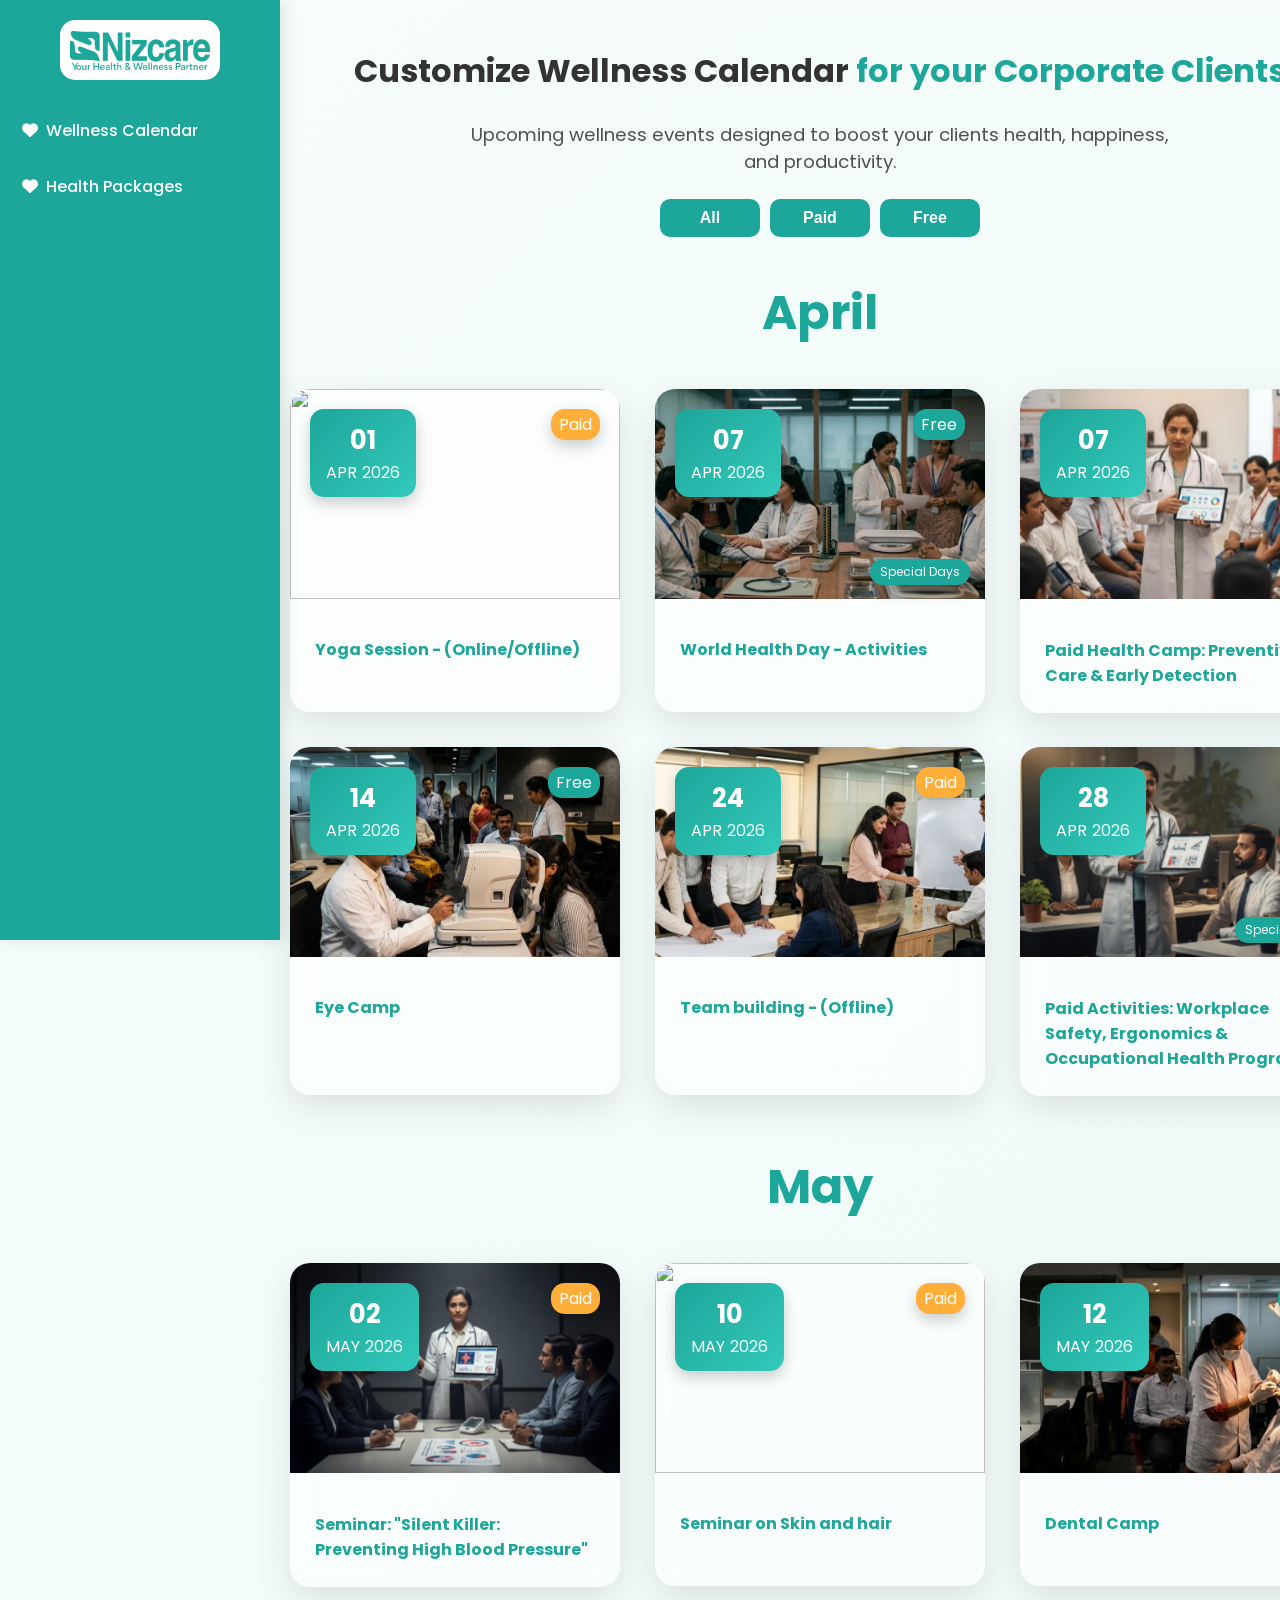
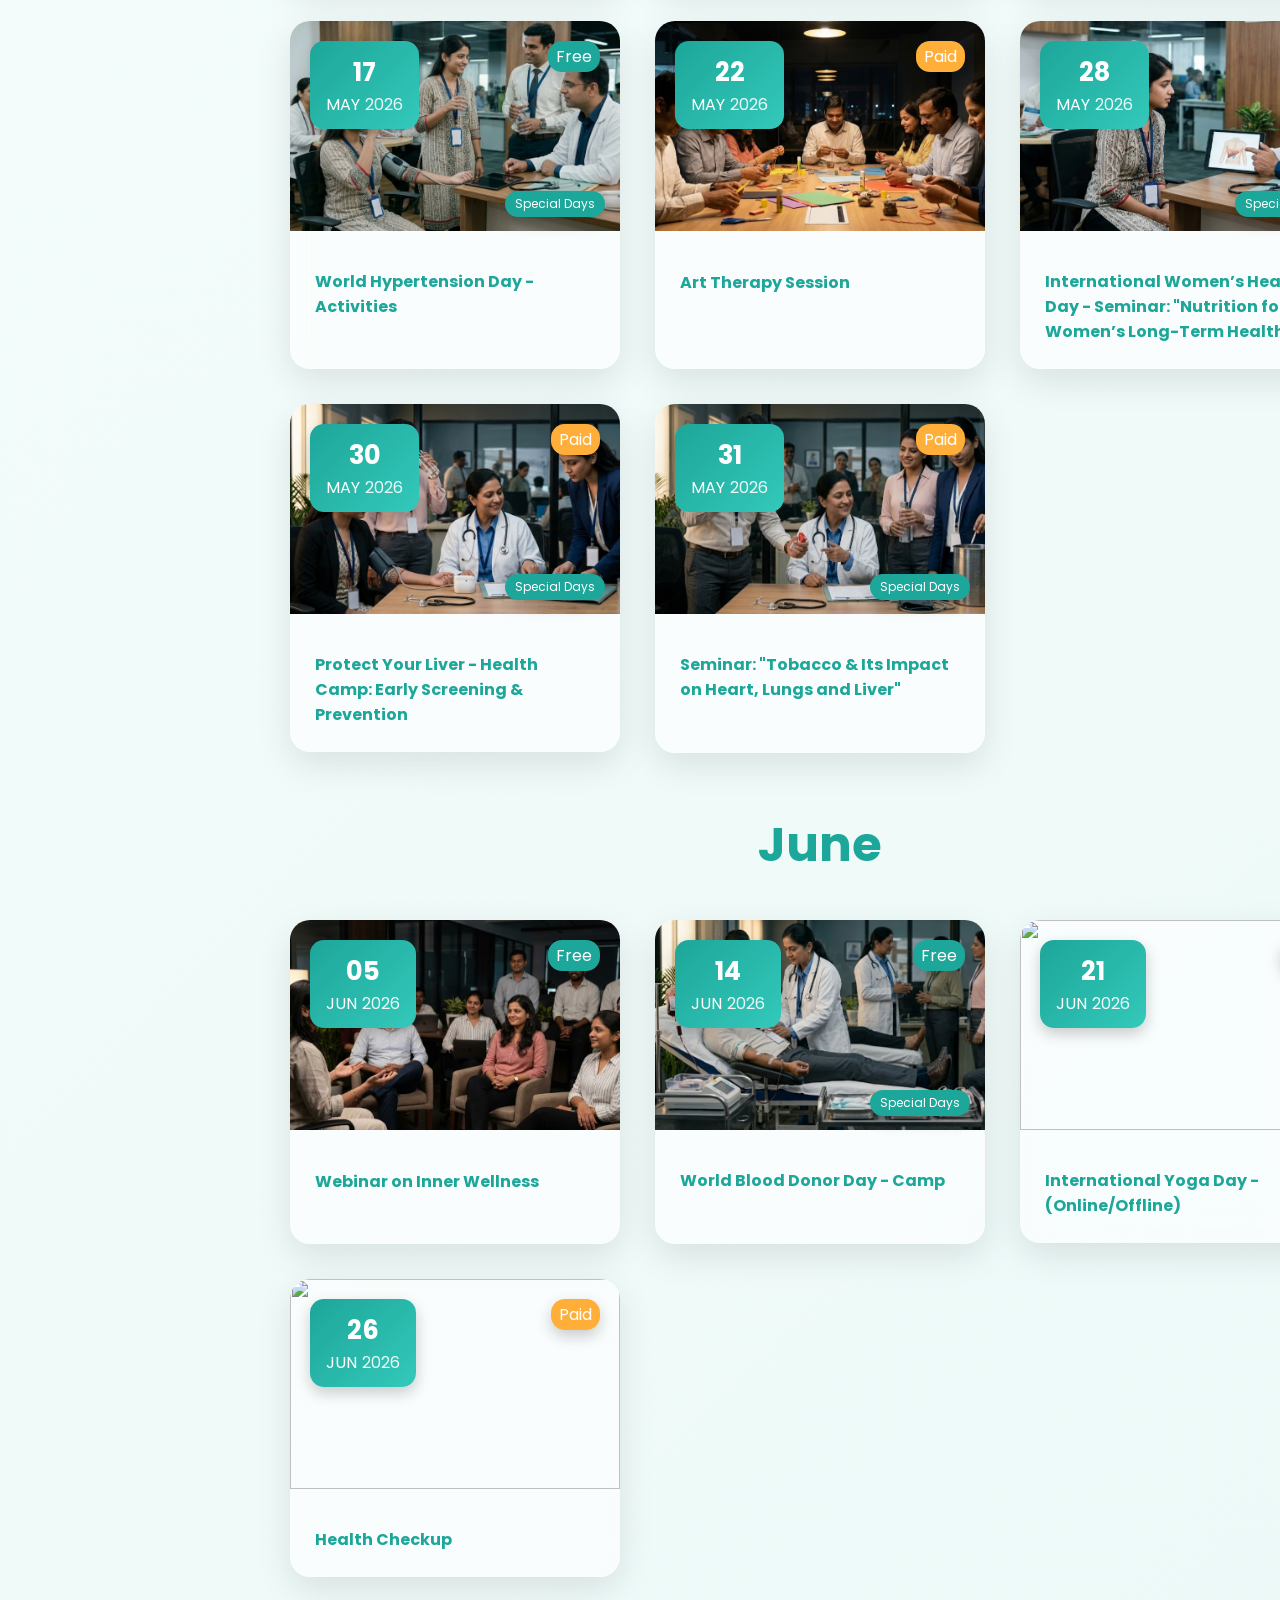
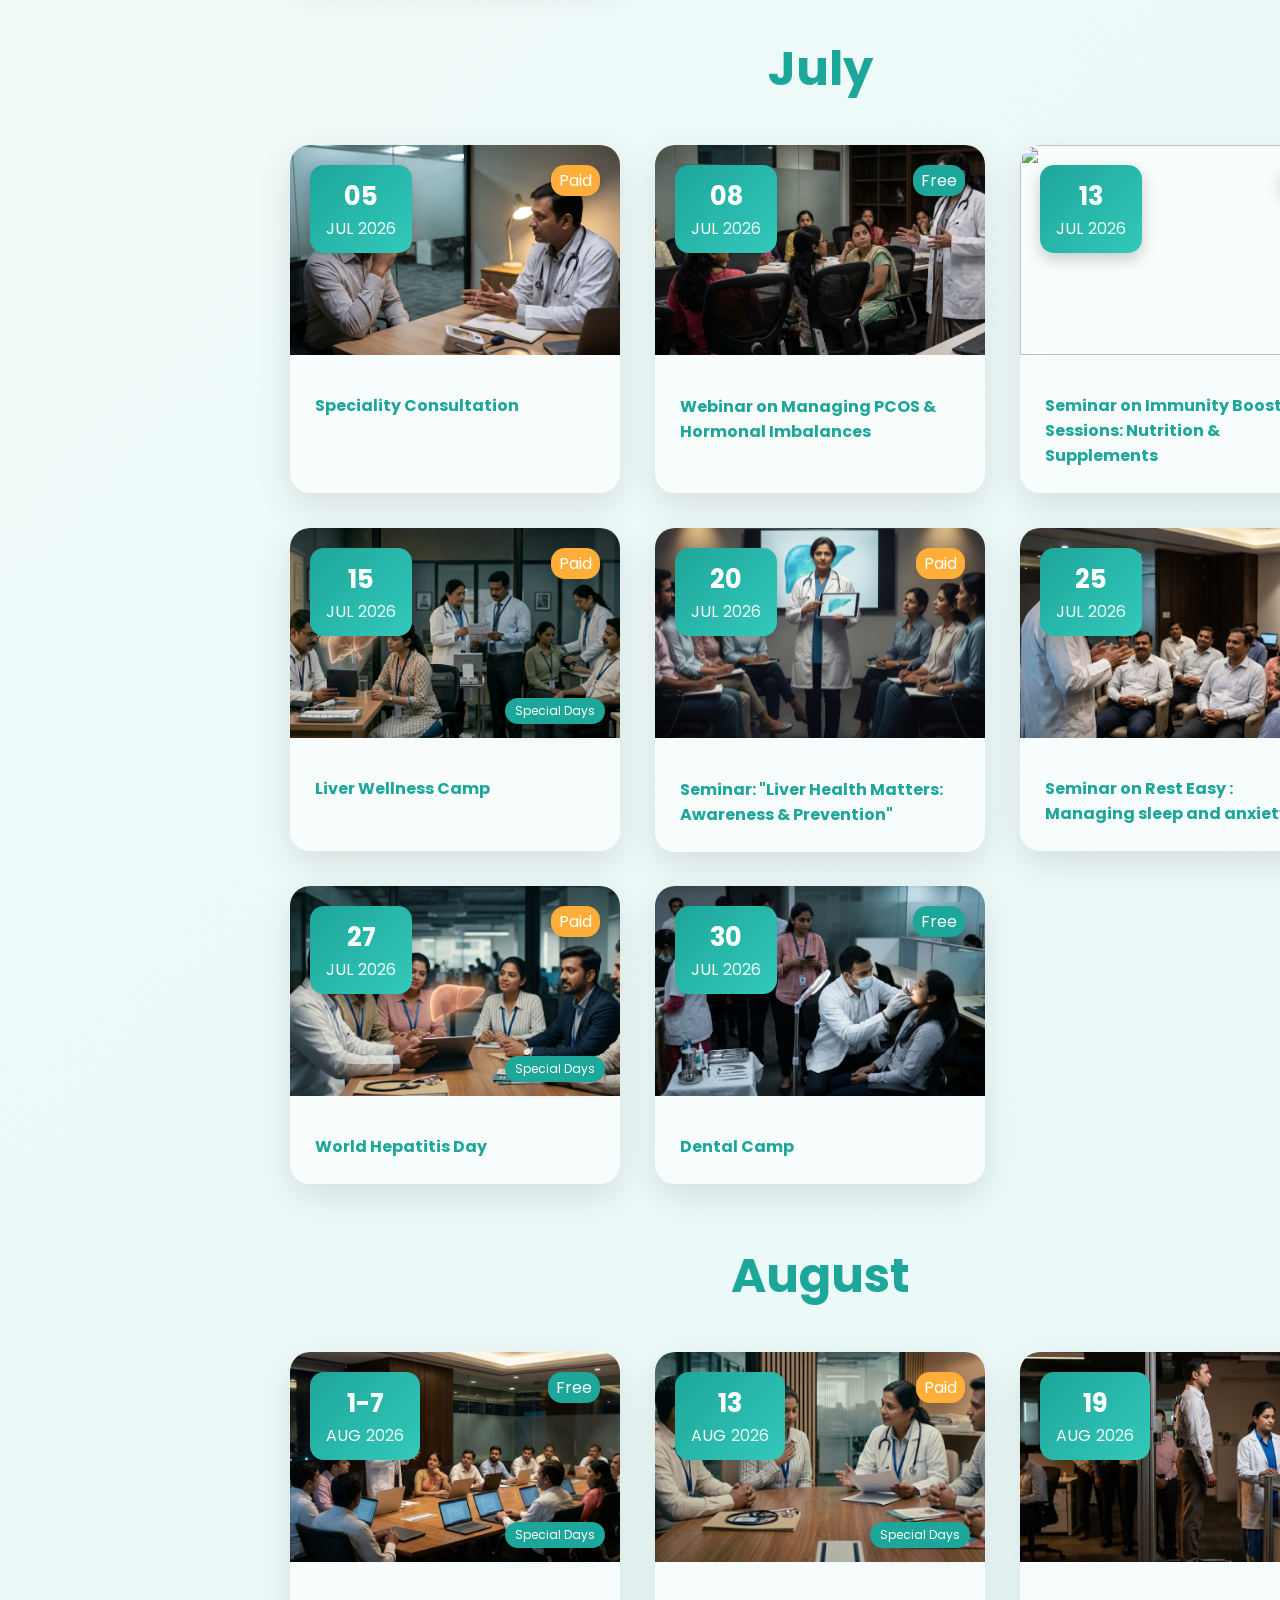
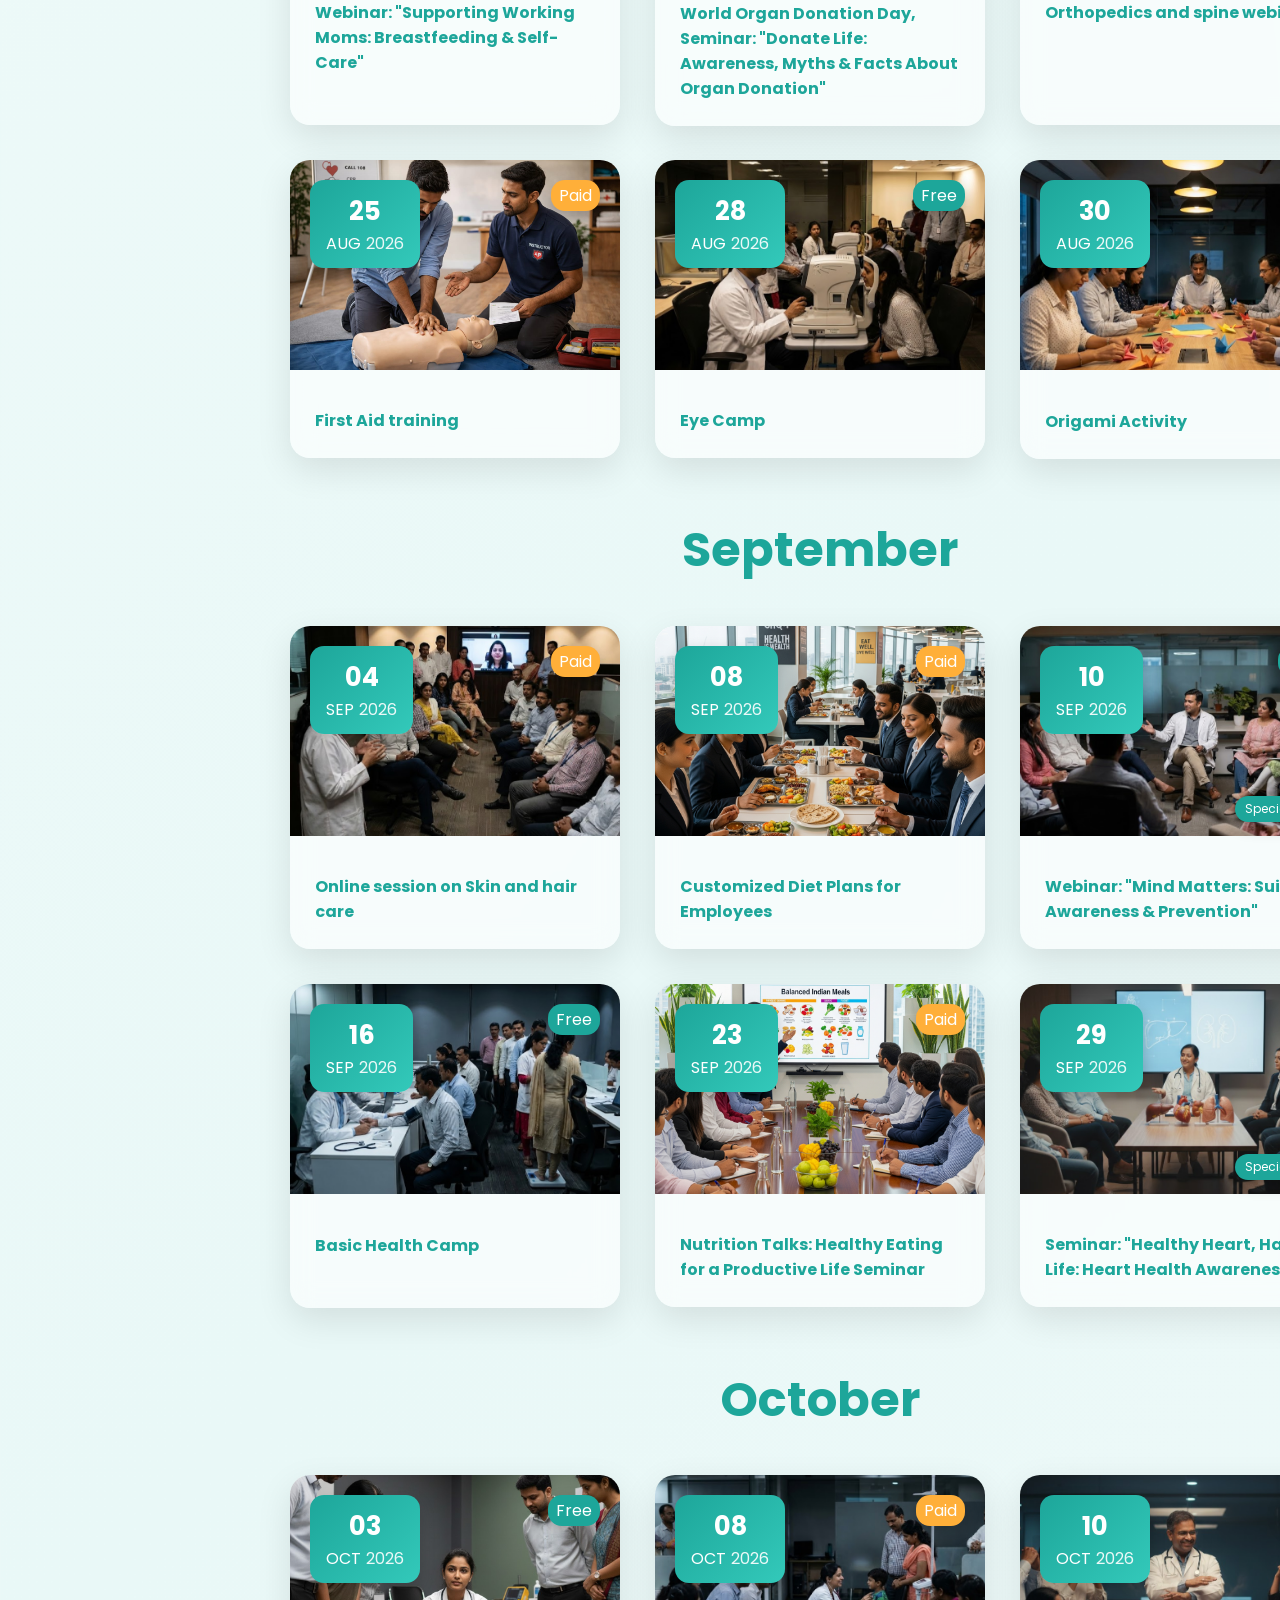
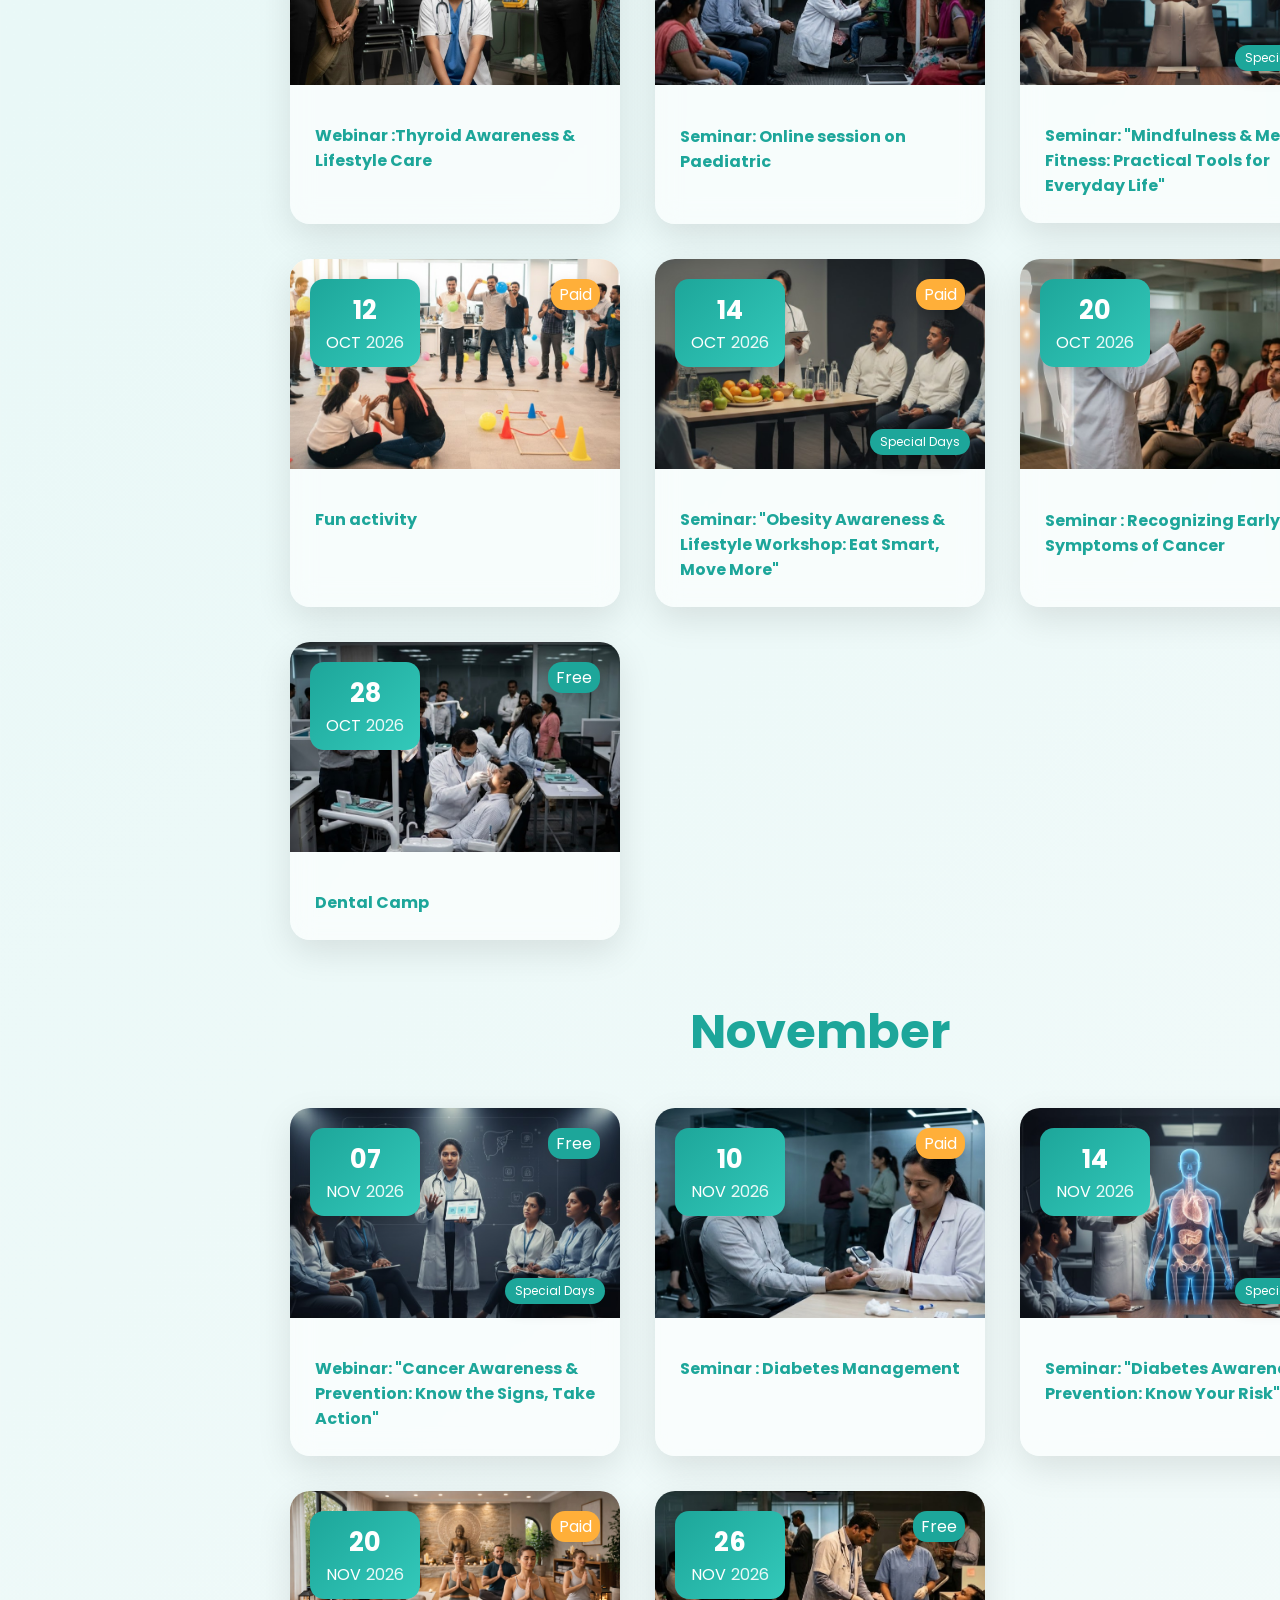
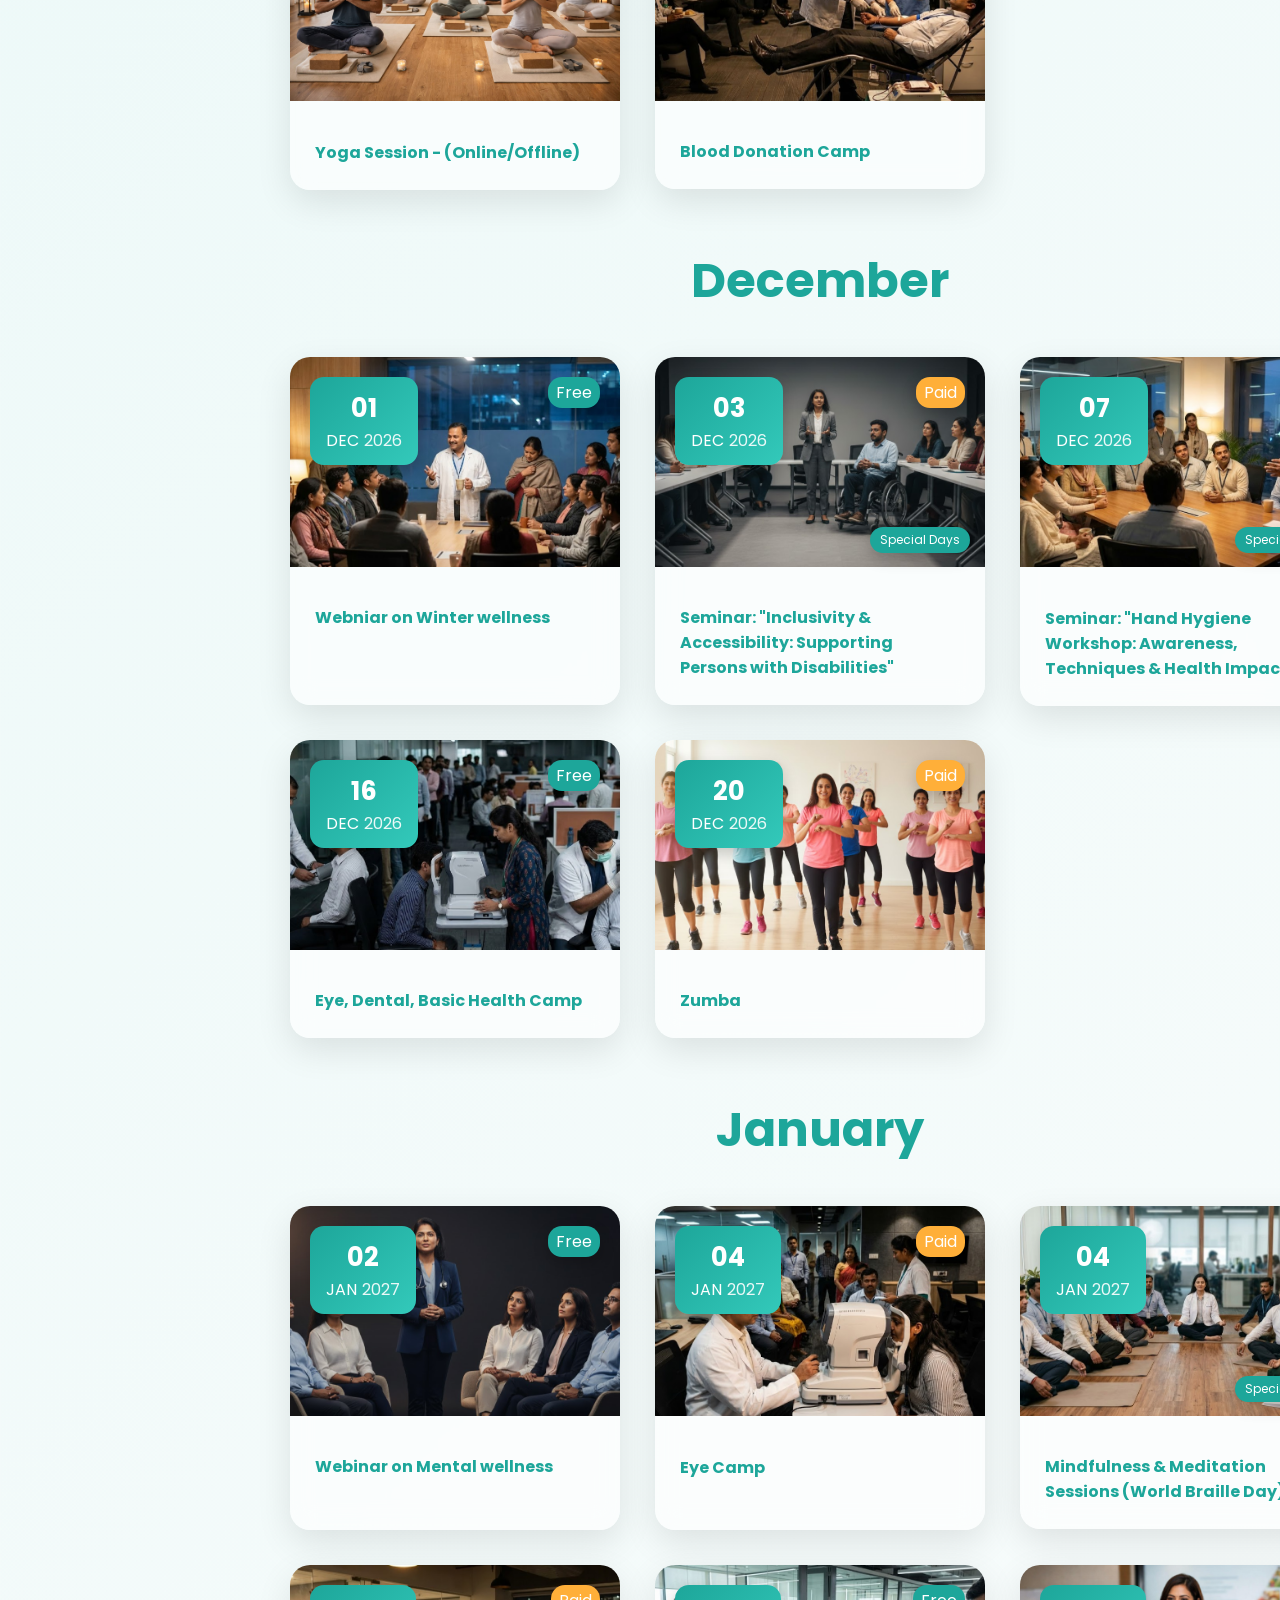
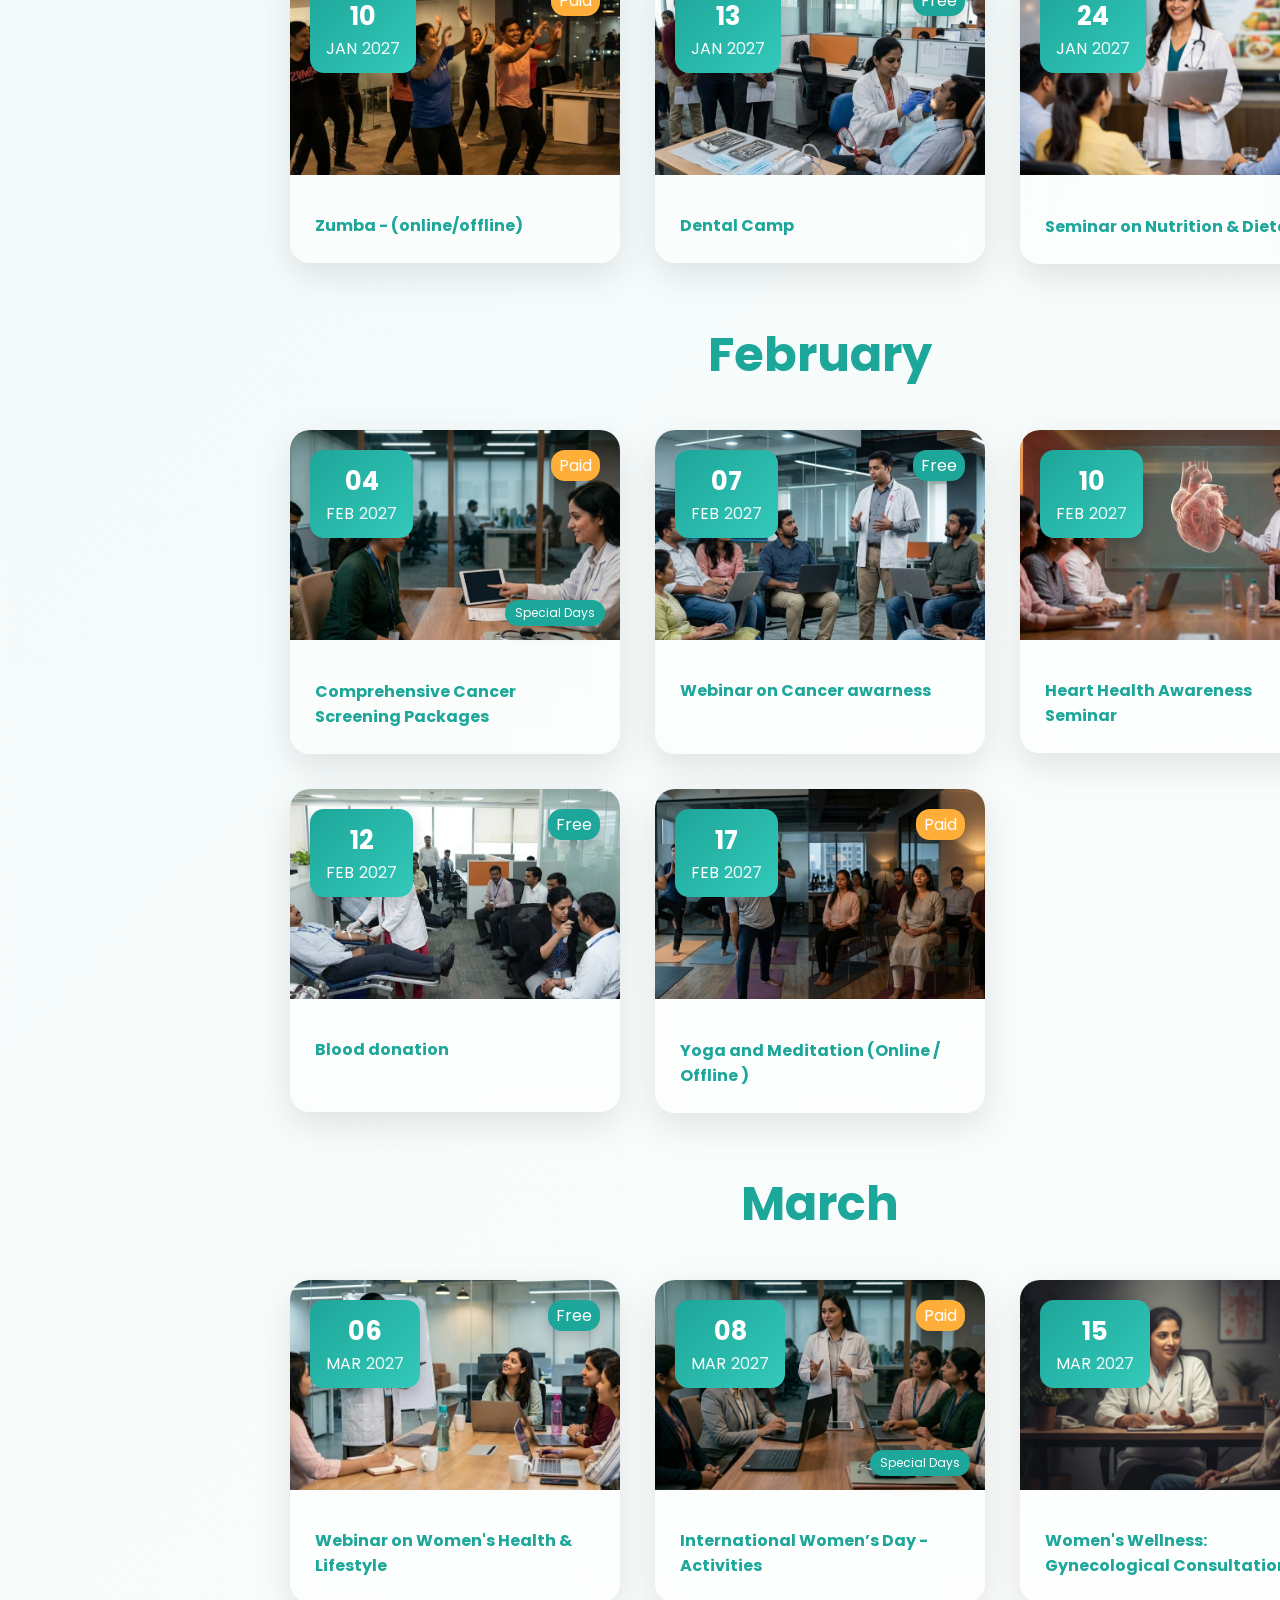
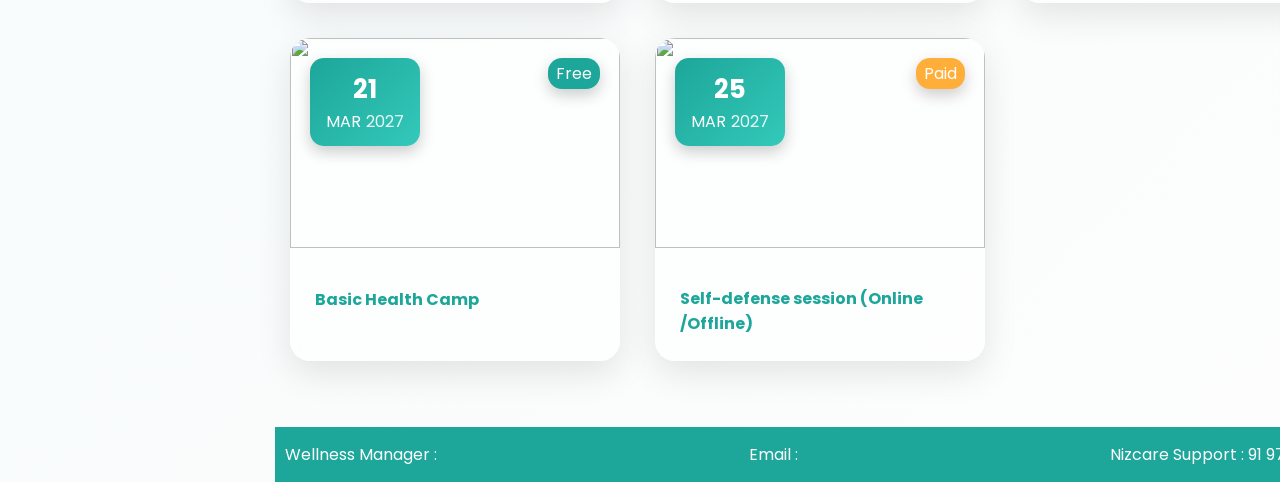
==== commit 05cb7714: "Feat : Updated" ====
--- a/index.html
+++ b/index.html
@@ -83,7 +83,7 @@
                         <div class="tag-special">Special Days</div>
                         <img src="./assets/wellness-calendar/special/World Health Day.png" alt="">
                         <div class="calendar-content">
-                            <h2>World Health Day</h2>
+                            <h2>World Health Day - Activities</h2>
                         </div>
                     </div>
 
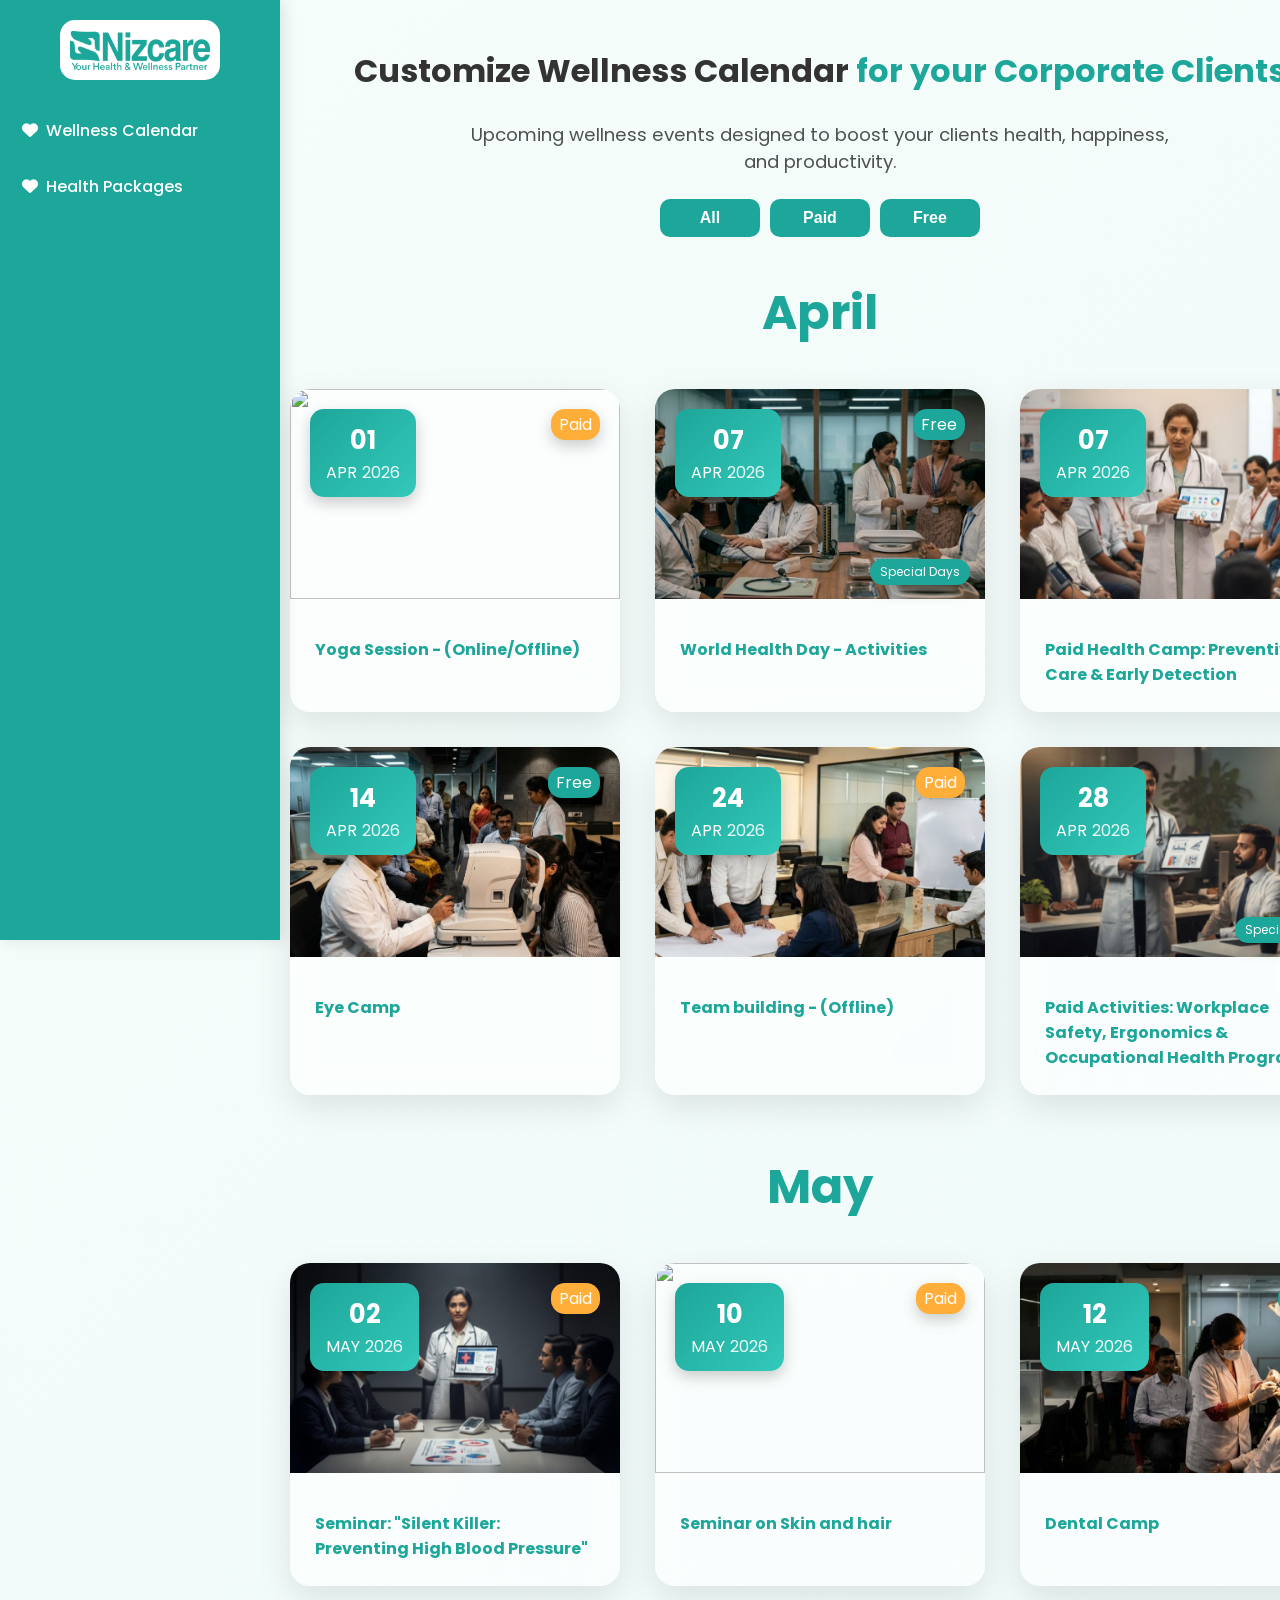
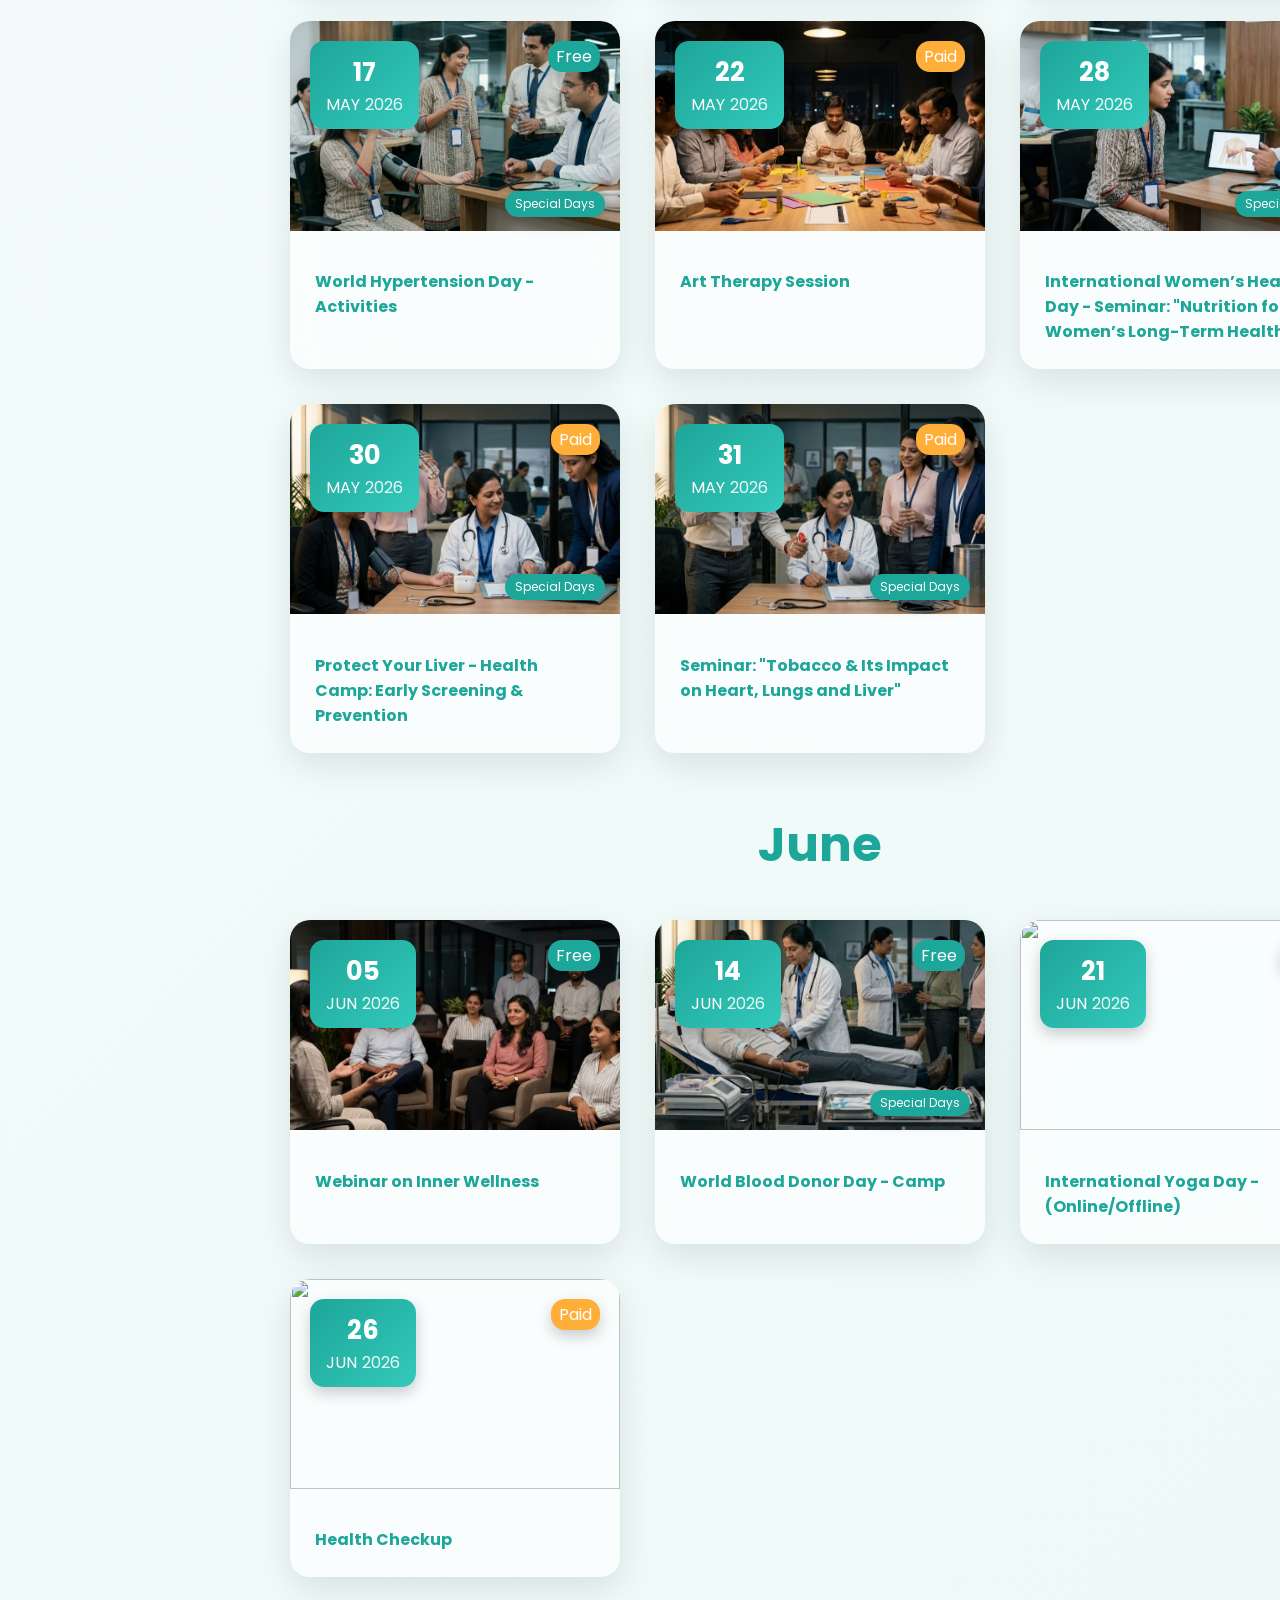
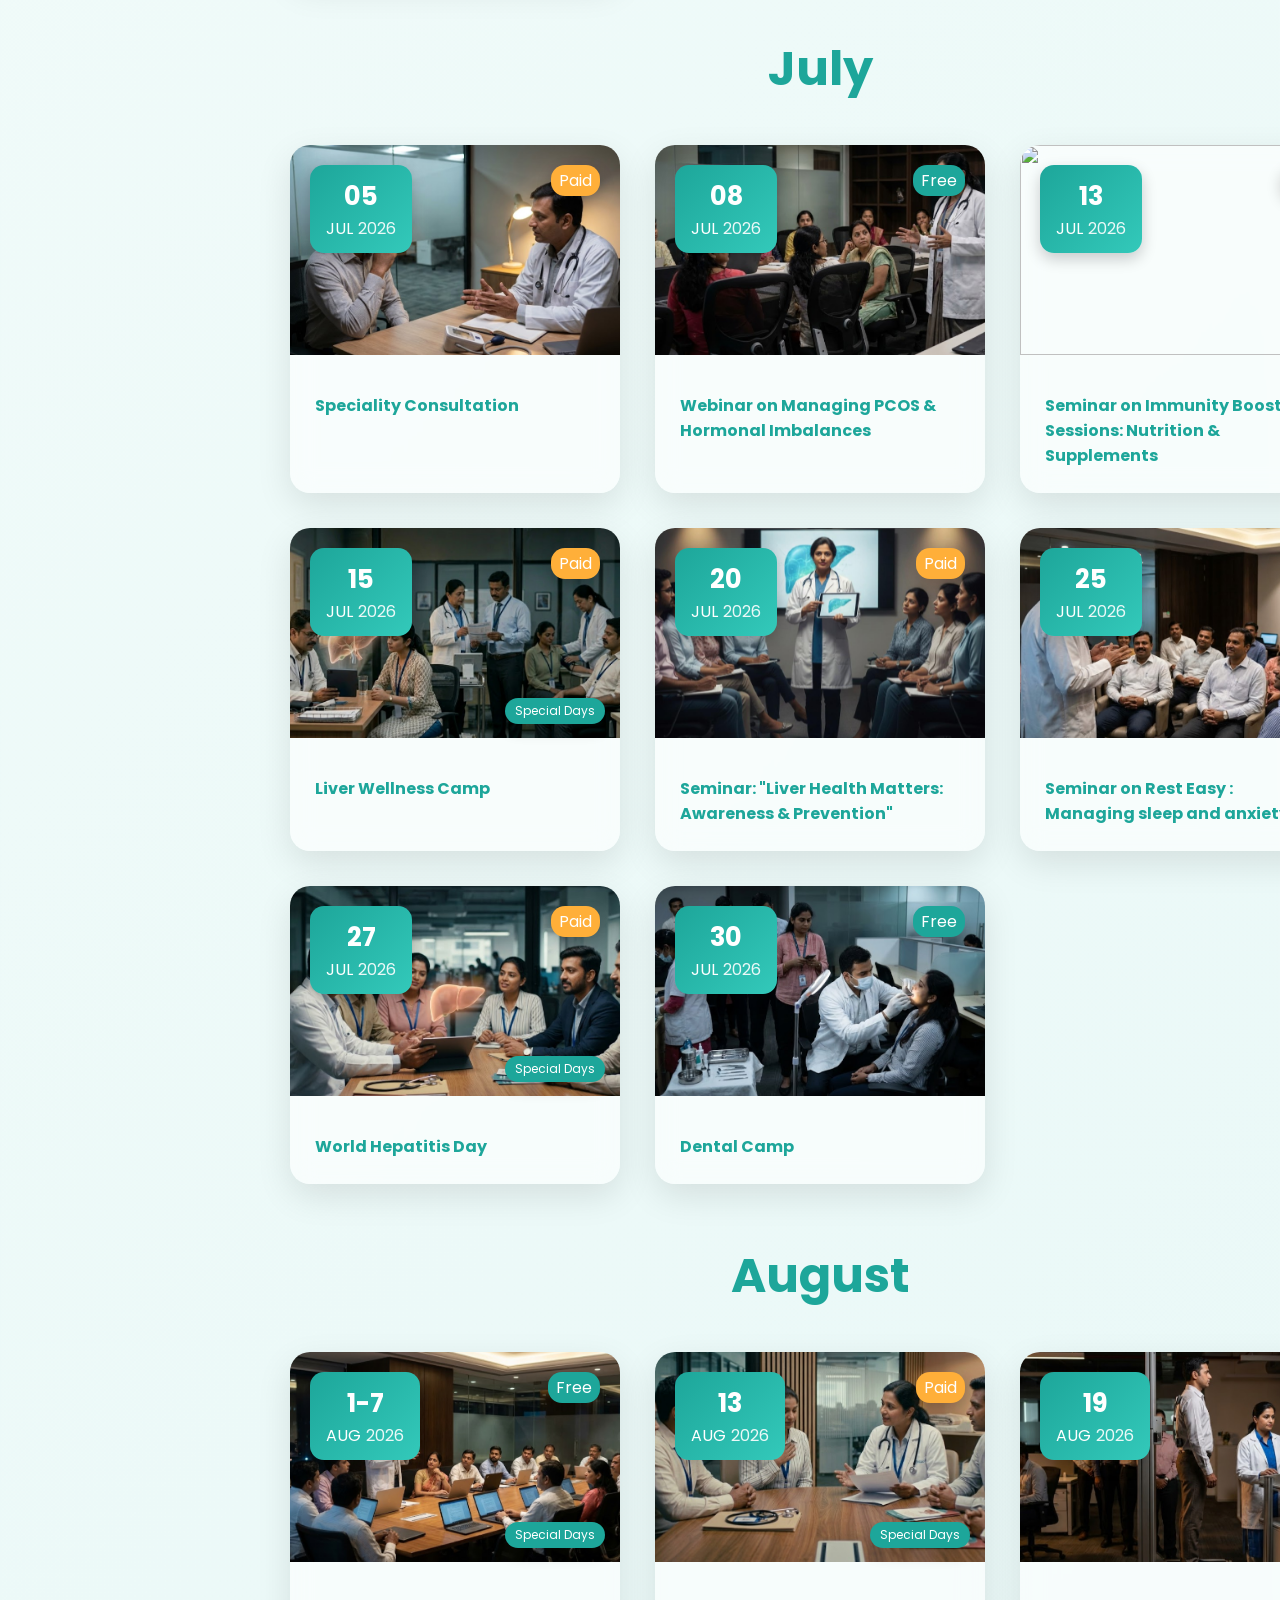
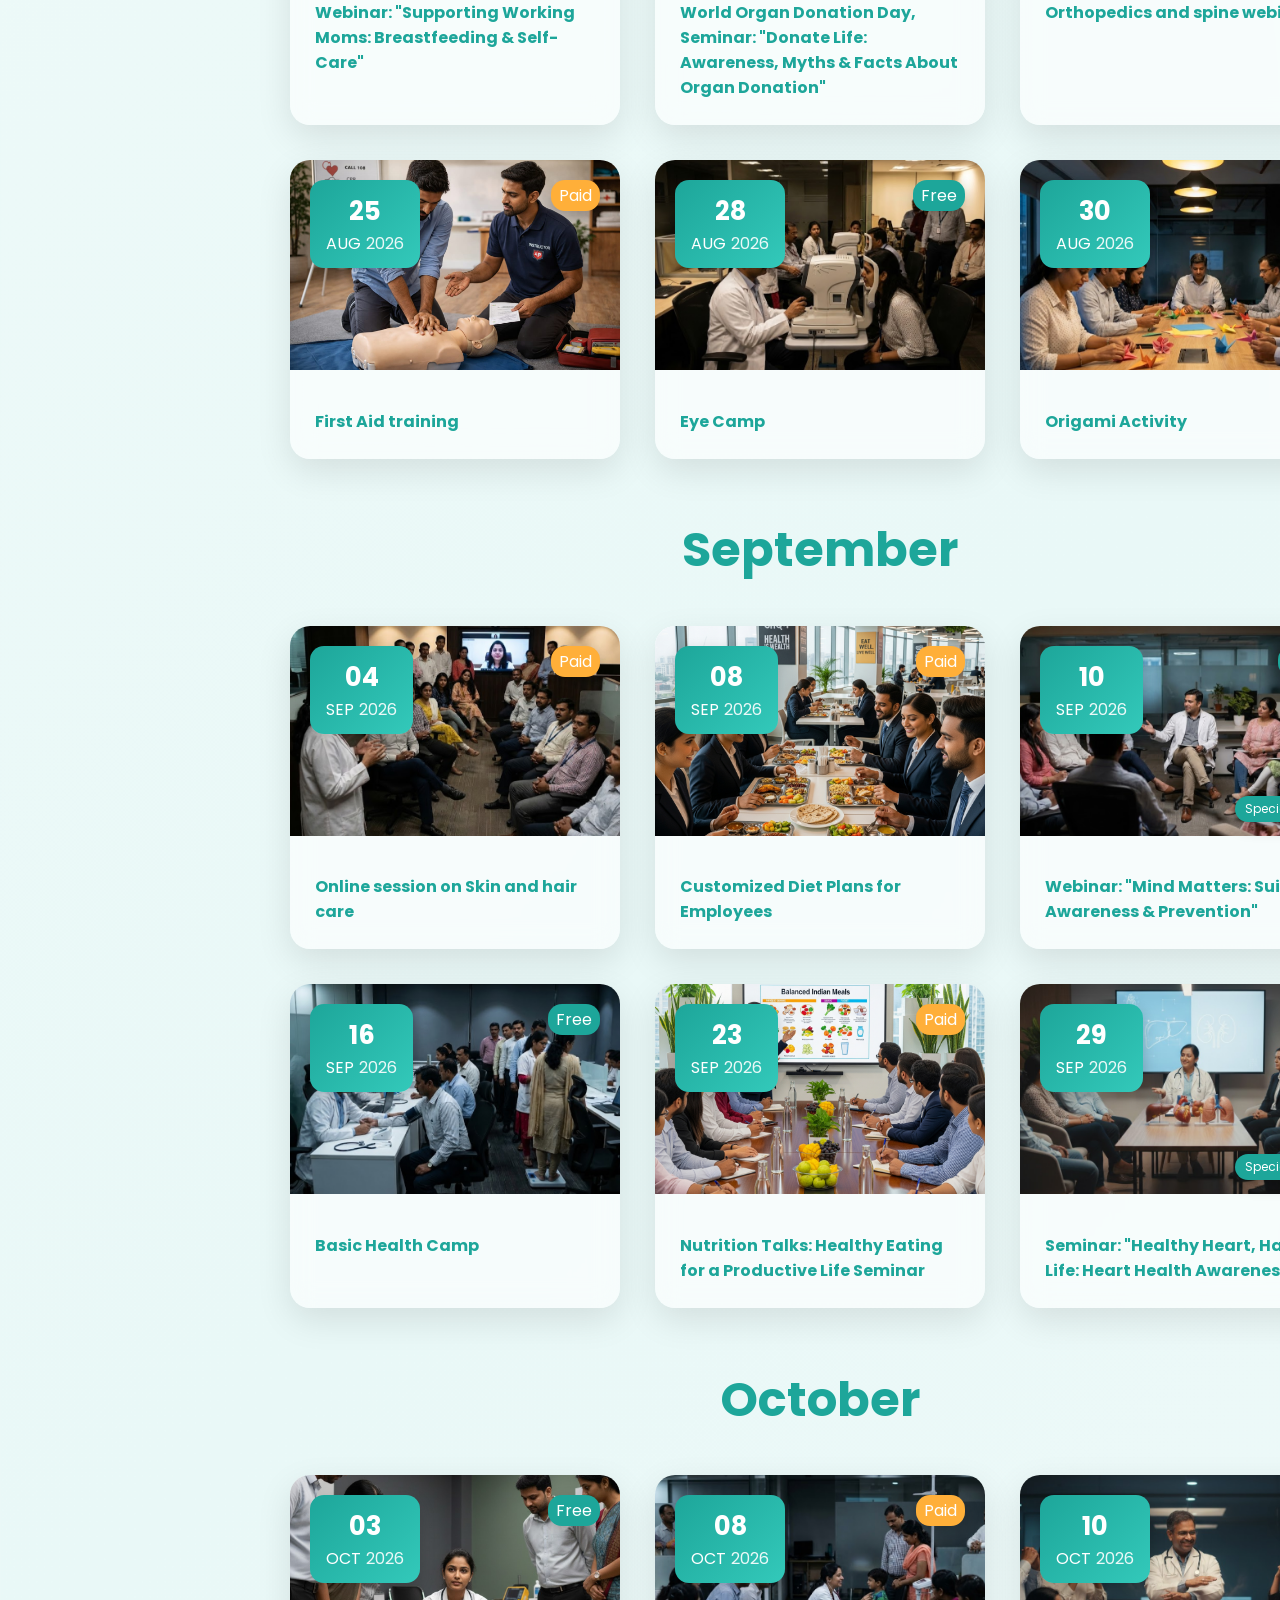
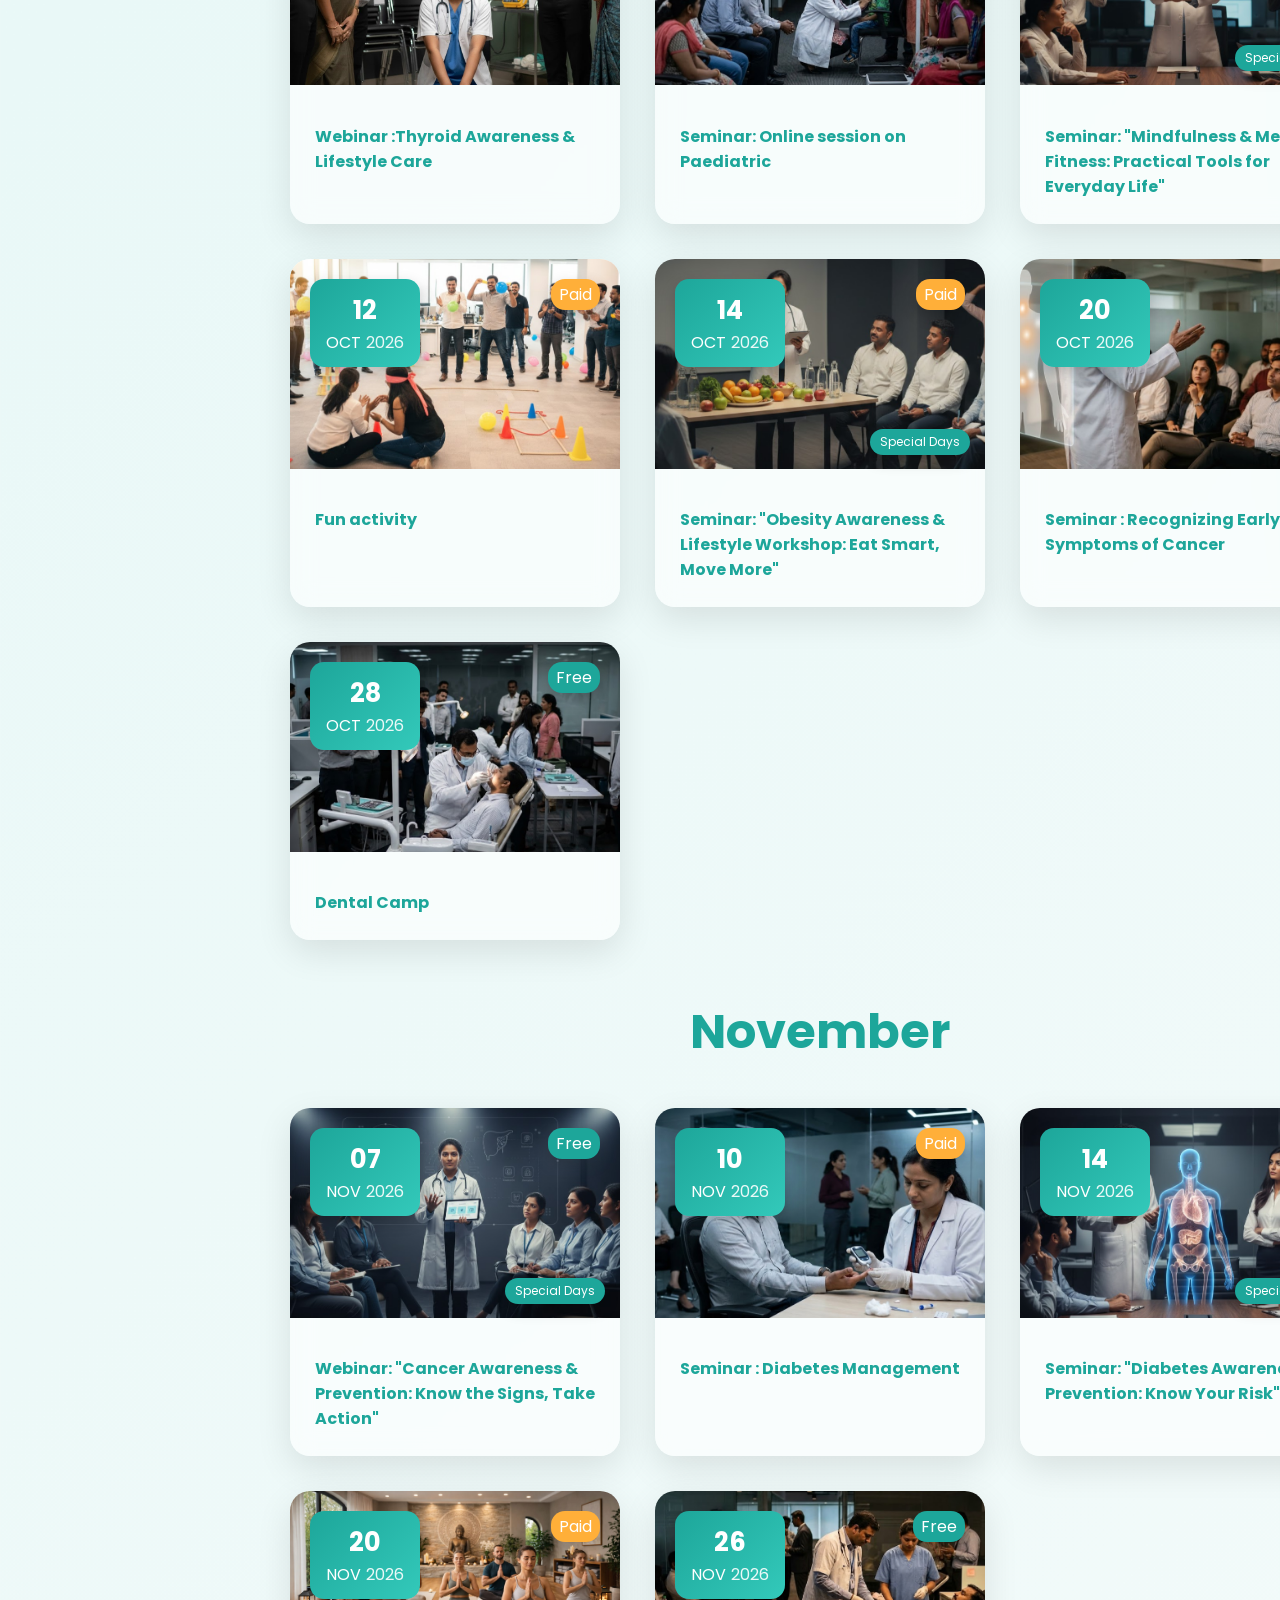
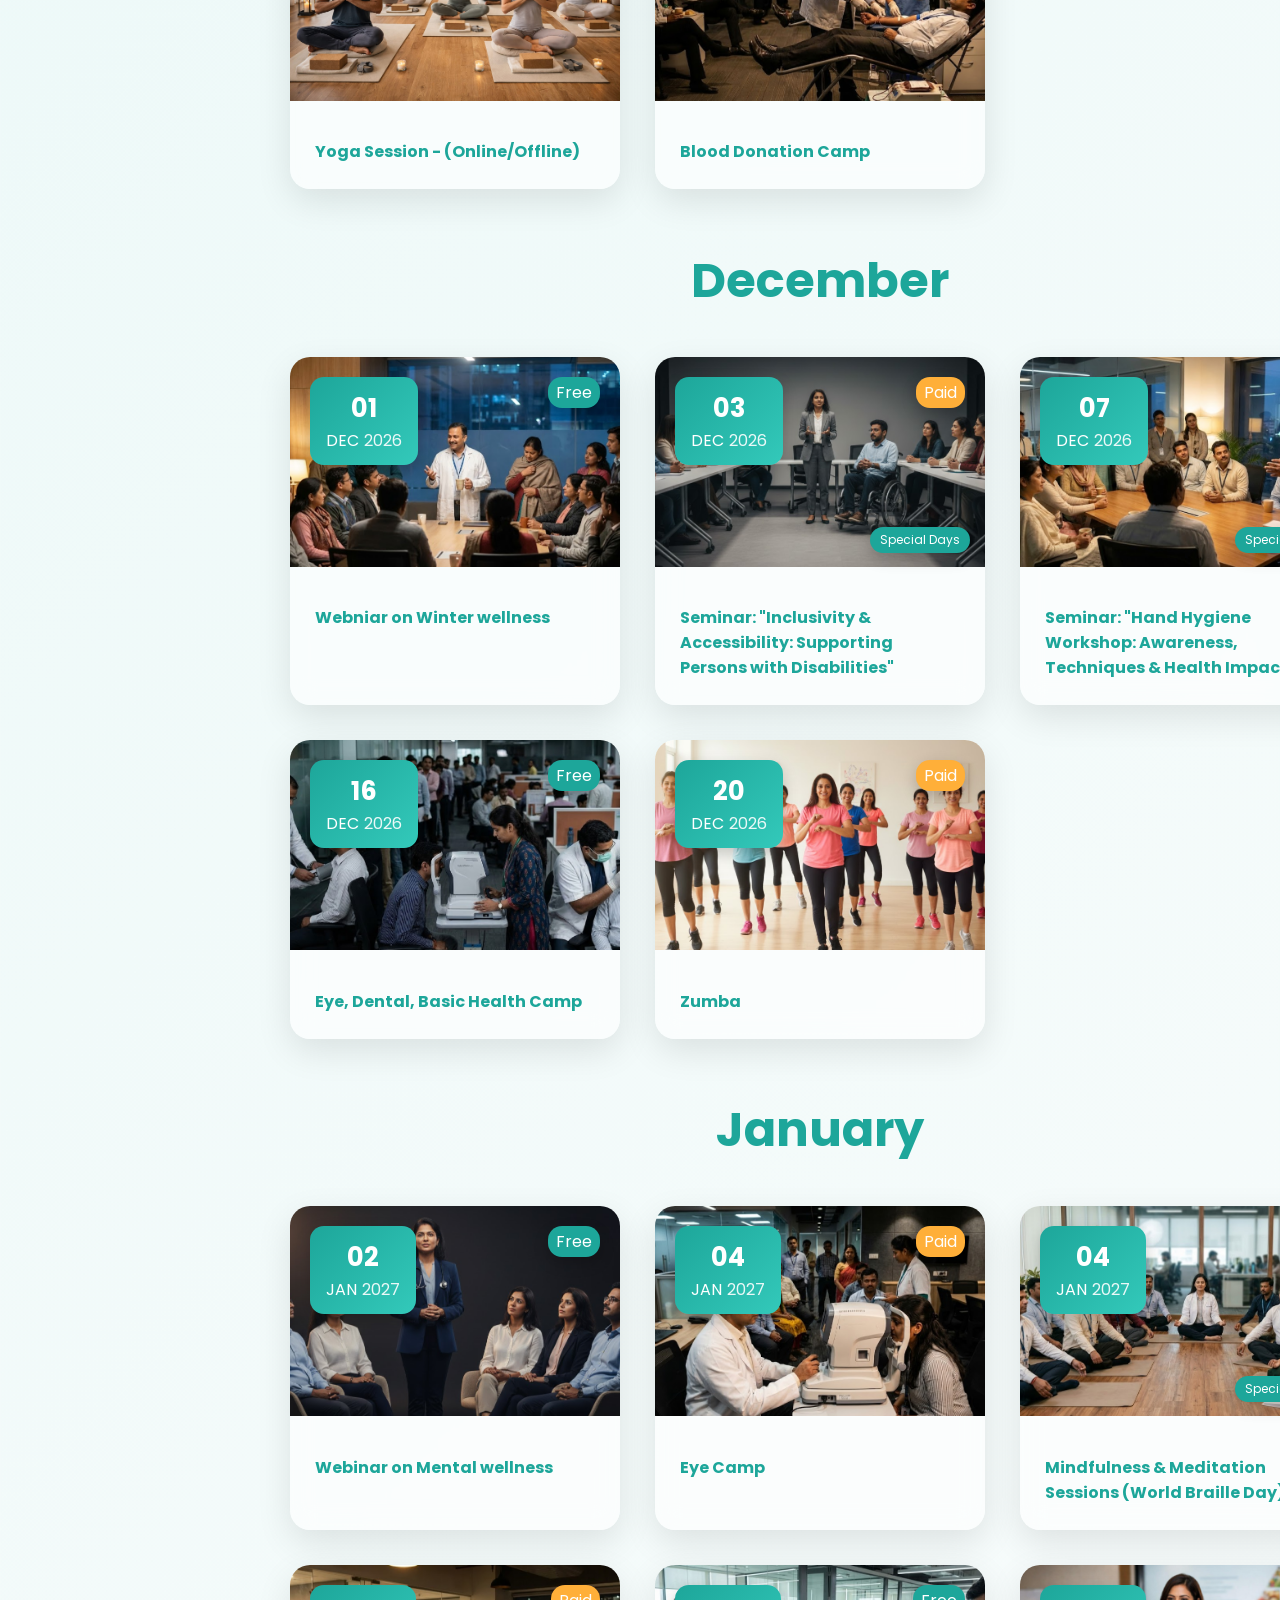
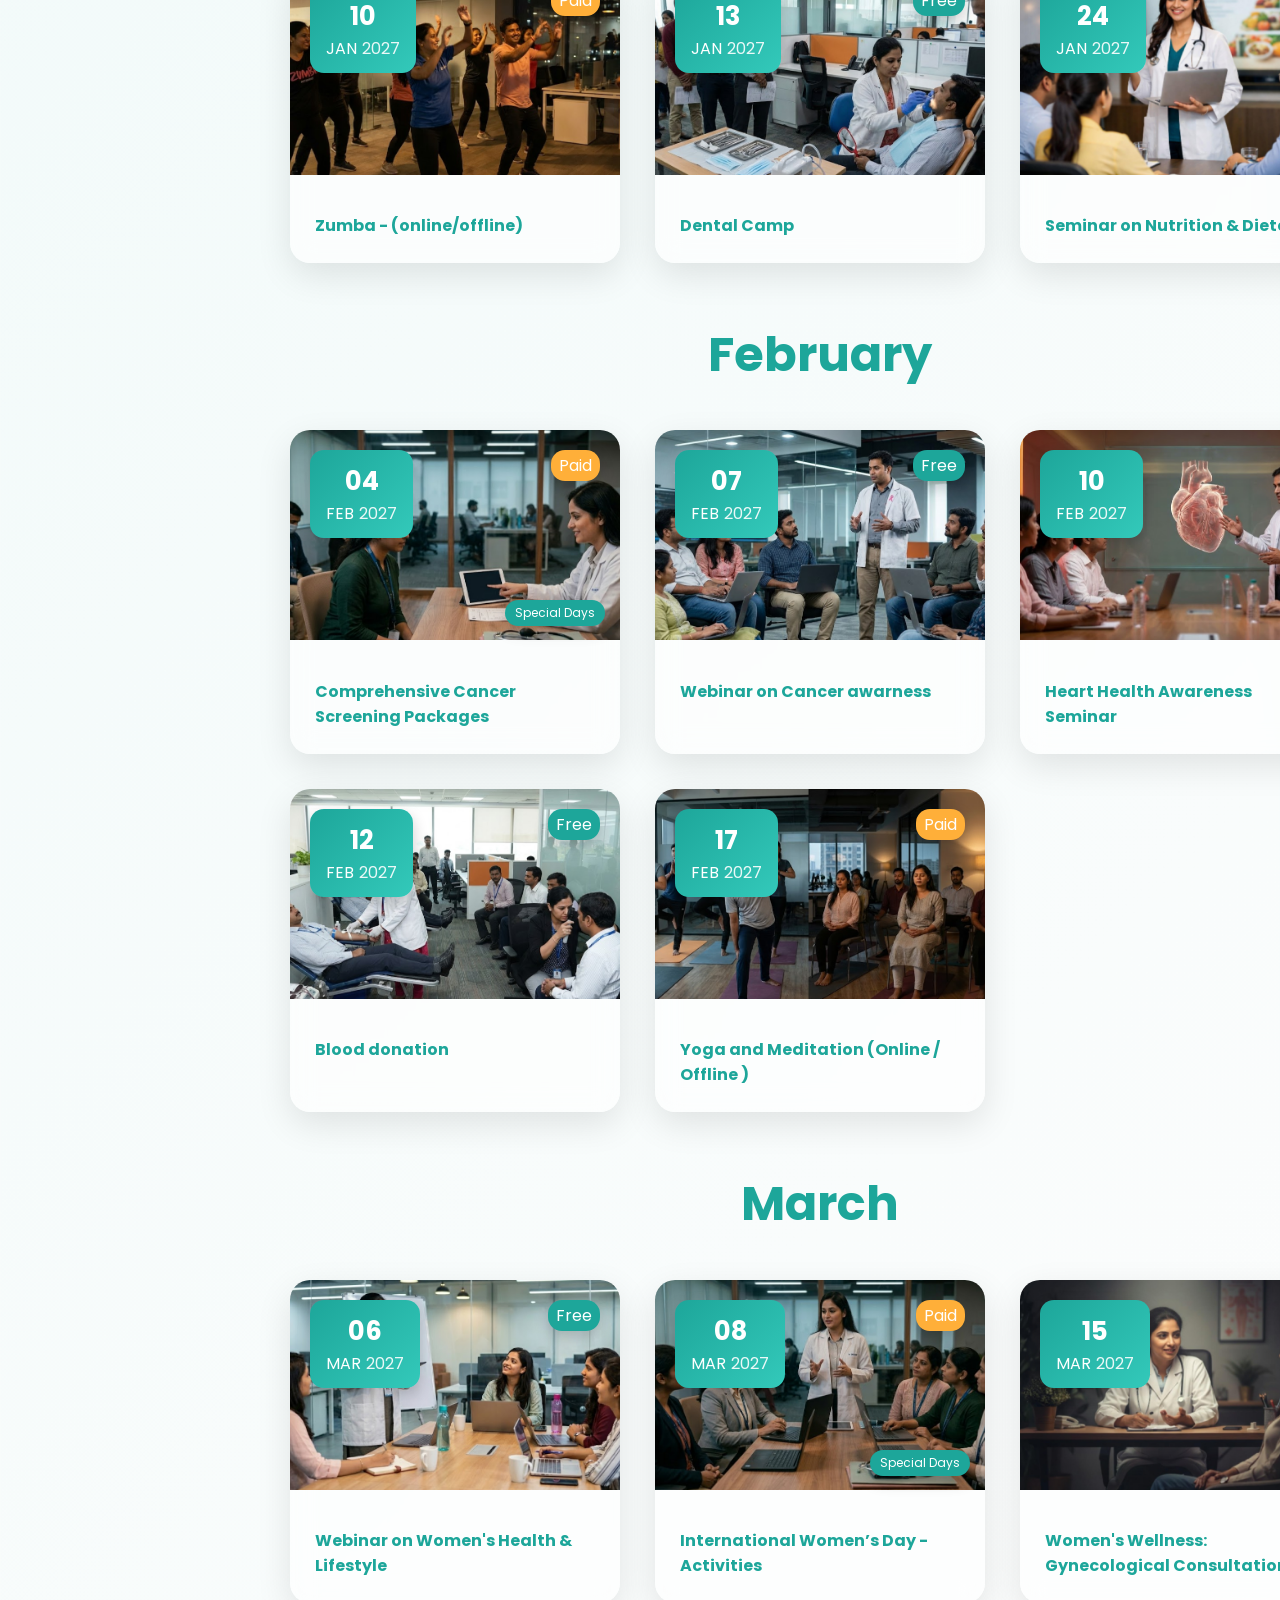
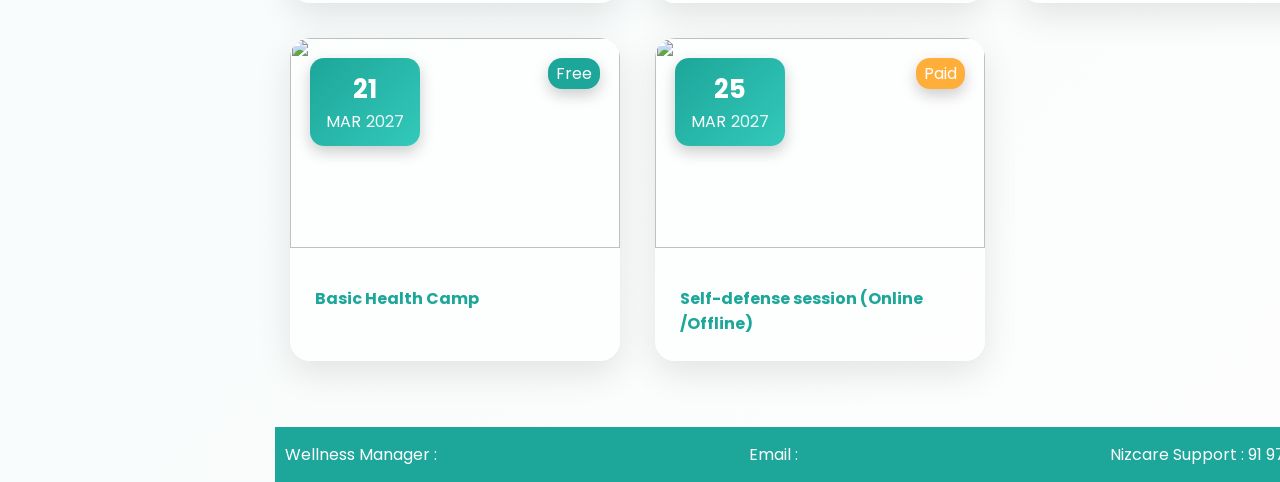
==== commit be796003: "Feat : Updated" ====
--- a/index.html
+++ b/index.html
@@ -58,7 +58,7 @@
 
 
 
-            <!-- Apr 2025 -->
+            <!-- Apr 2026 -->
             <div class="well-card">
                 <div class="calendar-month">
                     <h1>April</h1>
@@ -69,7 +69,7 @@
                             <span class="day">01</span><span class="month">Apr</span><span class="year">2026</span>
                         </div>
                         <div class="tag-paid"><span>Paid</span></div>
-                        <img src="./assets/wellness-calendar/apr-2025/apr-Destress .png" alt="">
+                        <img src="./assets/wellness-calendar/apr-2026/apr-Destress .png" alt="">
                         <div class="calendar-content">
                             <h2>Yoga Session - (Online/Offline)</h2>
                         </div>
@@ -136,7 +136,7 @@
                 </div>
             </div>
 
-            <!-- May 2025 -->
+            <!-- May 2026 -->
             <div class="well-card">
                 <div class="calendar-month">
                     <h1>May</h1>
@@ -159,7 +159,7 @@
                             <span class="day">10</span><span class="month">May</span><span class="year">2026</span>
                         </div>
                         <div class="tag-paid"><span>Paid</span></div>
-                        <img src="./assets/wellness-calendar/may-2025/may-Skin and Hair.png" alt="">
+                        <img src="./assets/wellness-calendar/may-2026/may-Skin and Hair.png" alt="">
                         <div class="calendar-content">
                             <h2>Seminar on Skin and hair</h2>
                         </div>
@@ -239,7 +239,7 @@
                 </div>
             </div>
 
-            <!-- june 2025 -->
+            <!-- june 2026 -->
             <div class="well-card">
                 <div class="calendar-month">
                     <h1>June</h1>
@@ -273,7 +273,7 @@
                             <span class="day">21</span><span class="month">Jun</span><span class="year">2026</span>
                         </div>
                         <div class="tag-paid"><span>Paid</span></div>
-                        <img src="./assets/wellness-calendar/jun-2025/Stress Relief.png" alt="">
+                        <img src="./assets/wellness-calendar/jun-2026/Stress Relief.png" alt="">
                         <div class="calendar-content">
                             <h2>International Yoga Day - (Online/Offline)</h2>
                         </div>
@@ -284,7 +284,7 @@
                             <span class="day">26</span><span class="month">Jun</span><span class="year">2026</span>
                         </div>
                         <div class="tag-paid"><span>Paid</span></div>
-                        <img src="./assets/wellness-calendar/jun-2025//Prostate.png" alt="">
+                        <img src="./assets/wellness-calendar/jun-2026//Prostate.png" alt="">
                         <div class="calendar-content">
                             <h2>Health Checkup</h2>
                         </div>
@@ -293,7 +293,7 @@
                 </div>
             </div>
 
-            <!-- july 2025 -->
+            <!-- july 2026 -->
             <div class="well-card">
                 <div class="calendar-month">
                     <h1>July</h1>
@@ -326,7 +326,7 @@
                             <span class="day">13</span><span class="month">Jul</span><span class="year">2026</span>
                         </div>
                         <div class="tag-paid"><span>Paid</span></div>
-                        <img src="./assets/wellness-calendar/jul-2025/Immunity Boost .png" alt="">
+                        <img src="./assets/wellness-calendar/jul-2026/Immunity Boost .png" alt="">
                         <div class="calendar-content">
                             <h2>Seminar on Immunity Boost Sessions: Nutrition & Supplements</h2>
                         </div>
@@ -393,7 +393,7 @@
                 </div>
             </div>
 
-            <!-- Aug 2025 -->
+            <!-- Aug 2026 -->
             <div class="well-card">
                 <div class="calendar-month">
                     <h1>August</h1>
@@ -472,7 +472,7 @@
                 </div>
             </div>
 
-            <!-- September 2025-->
+            <!-- September 2026-->
             <div class="well-card">
                 <div class="calendar-month">
                     <h1>September</h1>
@@ -552,7 +552,7 @@
                 </div>
             </div>
 
-            <!-- October 2025-->
+            <!-- October 2026-->
             <div class="well-card">
                 <div class="calendar-month">
                     <h1>October</h1>
@@ -641,7 +641,7 @@
                 </div>
             </div>
 
-            <!-- November 2025-->
+            <!-- November 2026-->
             <div class="well-card">
                 <div class="calendar-month">
                     <h1>November</h1>
@@ -708,7 +708,7 @@
                 </div>
             </div>
 
-            <!-- December 2025-->
+            <!-- December 2026-->
             <div class="well-card">
                 <div class="calendar-month">
                     <h1>December</h1>
@@ -921,7 +921,7 @@
                 </div>
             </div>
 
-            <!-- Mar 2025 -->
+            <!-- Mar 2026 -->
             <div class="well-card">
                 <div class="calendar-month">
                     <h1>March</h1>
@@ -966,7 +966,7 @@
                             <span class="day">21</span><span class="month">Mar</span><span class="year">2027</span>
                         </div>
                         <div class="tag-complementary"><span>Free</span></div>
-                        <img src="./assets/wellness-calendar/mar-2025/mar-Health talk.png" alt="">
+                        <img src="./assets/wellness-calendar/mar-2026/mar-Health talk.png" alt="">
                         <div class="calendar-content">
                             <h2>Basic Health Camp</h2>
                         </div>
@@ -977,7 +977,7 @@
                             <span class="day">25</span><span class="month">Mar</span><span class="year">2027</span>
                         </div>
                         <div class="tag-paid"><span>Paid</span></div>
-                        <img src="./assets/wellness-calendar/mar-2025/mar-Self-defense.png" alt="">
+                        <img src="./assets/wellness-calendar/mar-2026/mar-Self-defense.png" alt="">
                         <div class="calendar-content">
                             <h2> Self-defense session (Online /Offline)</h2>
                         </div>
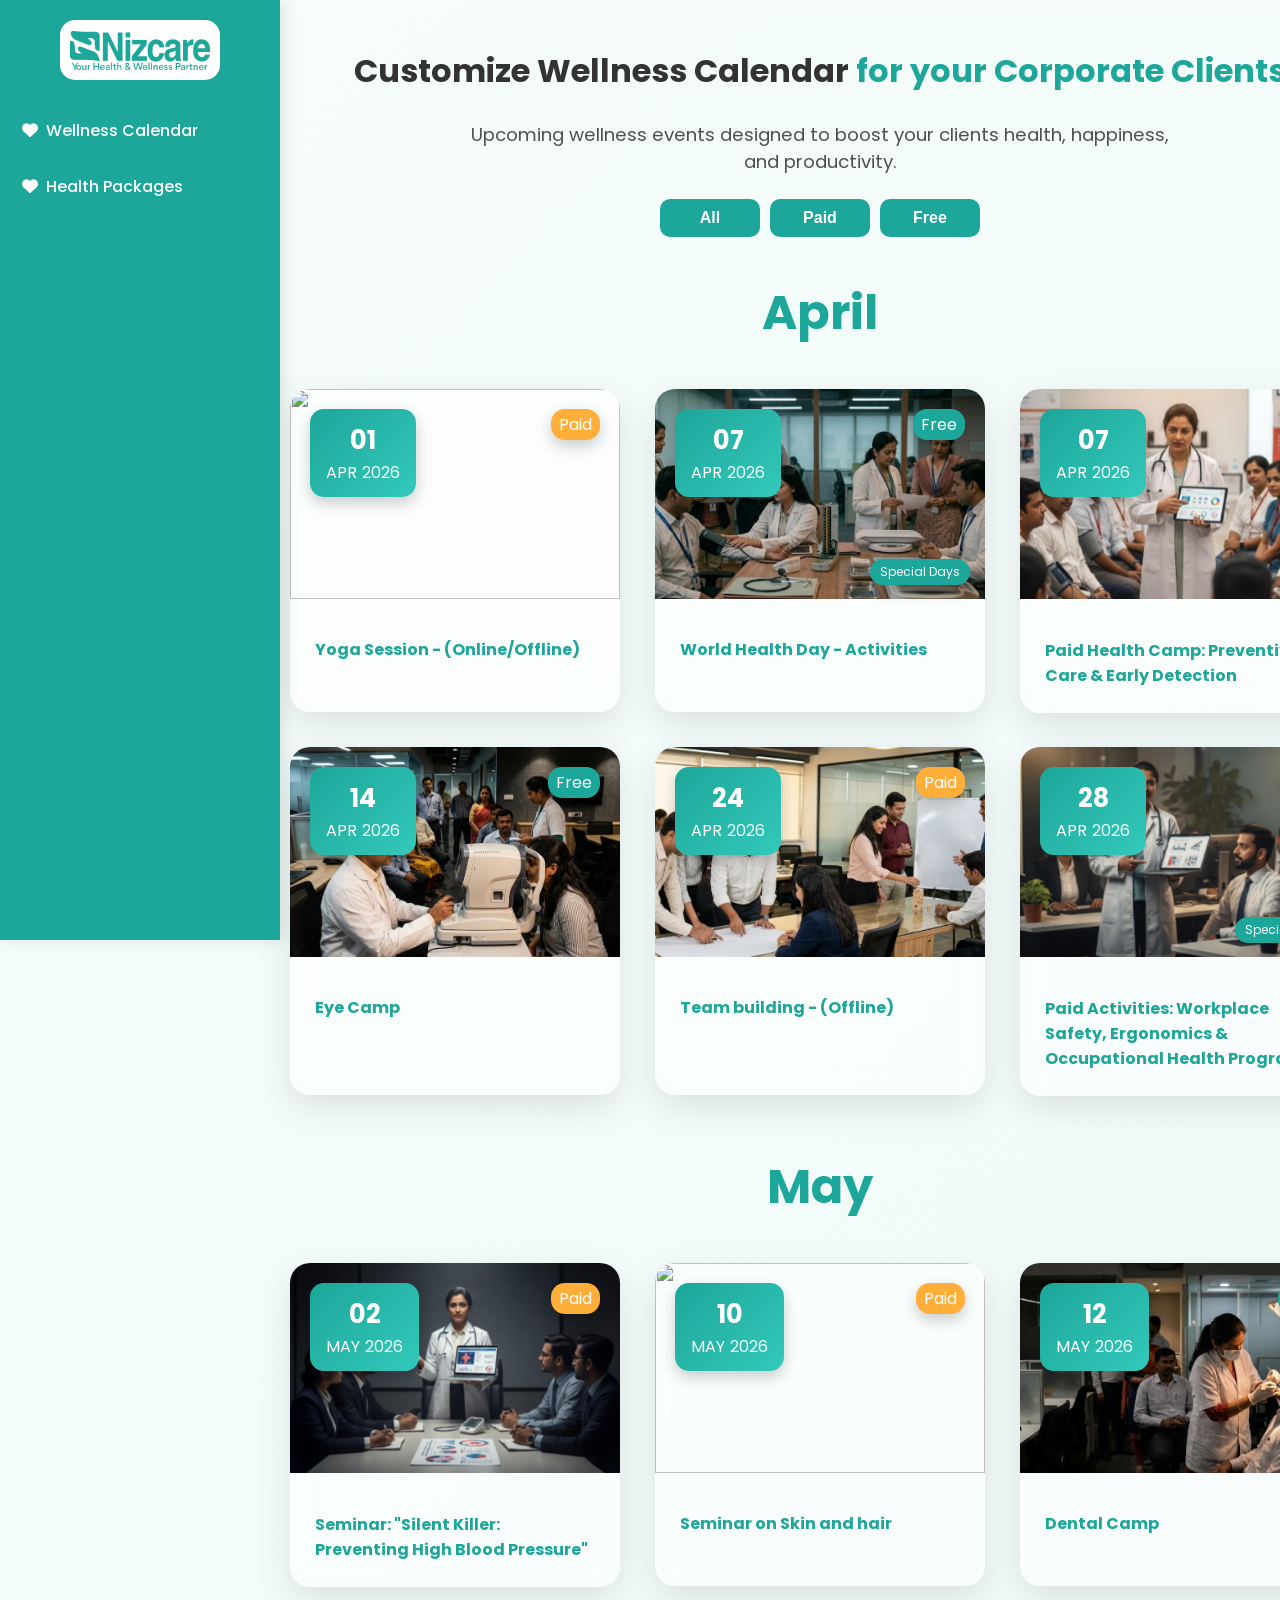
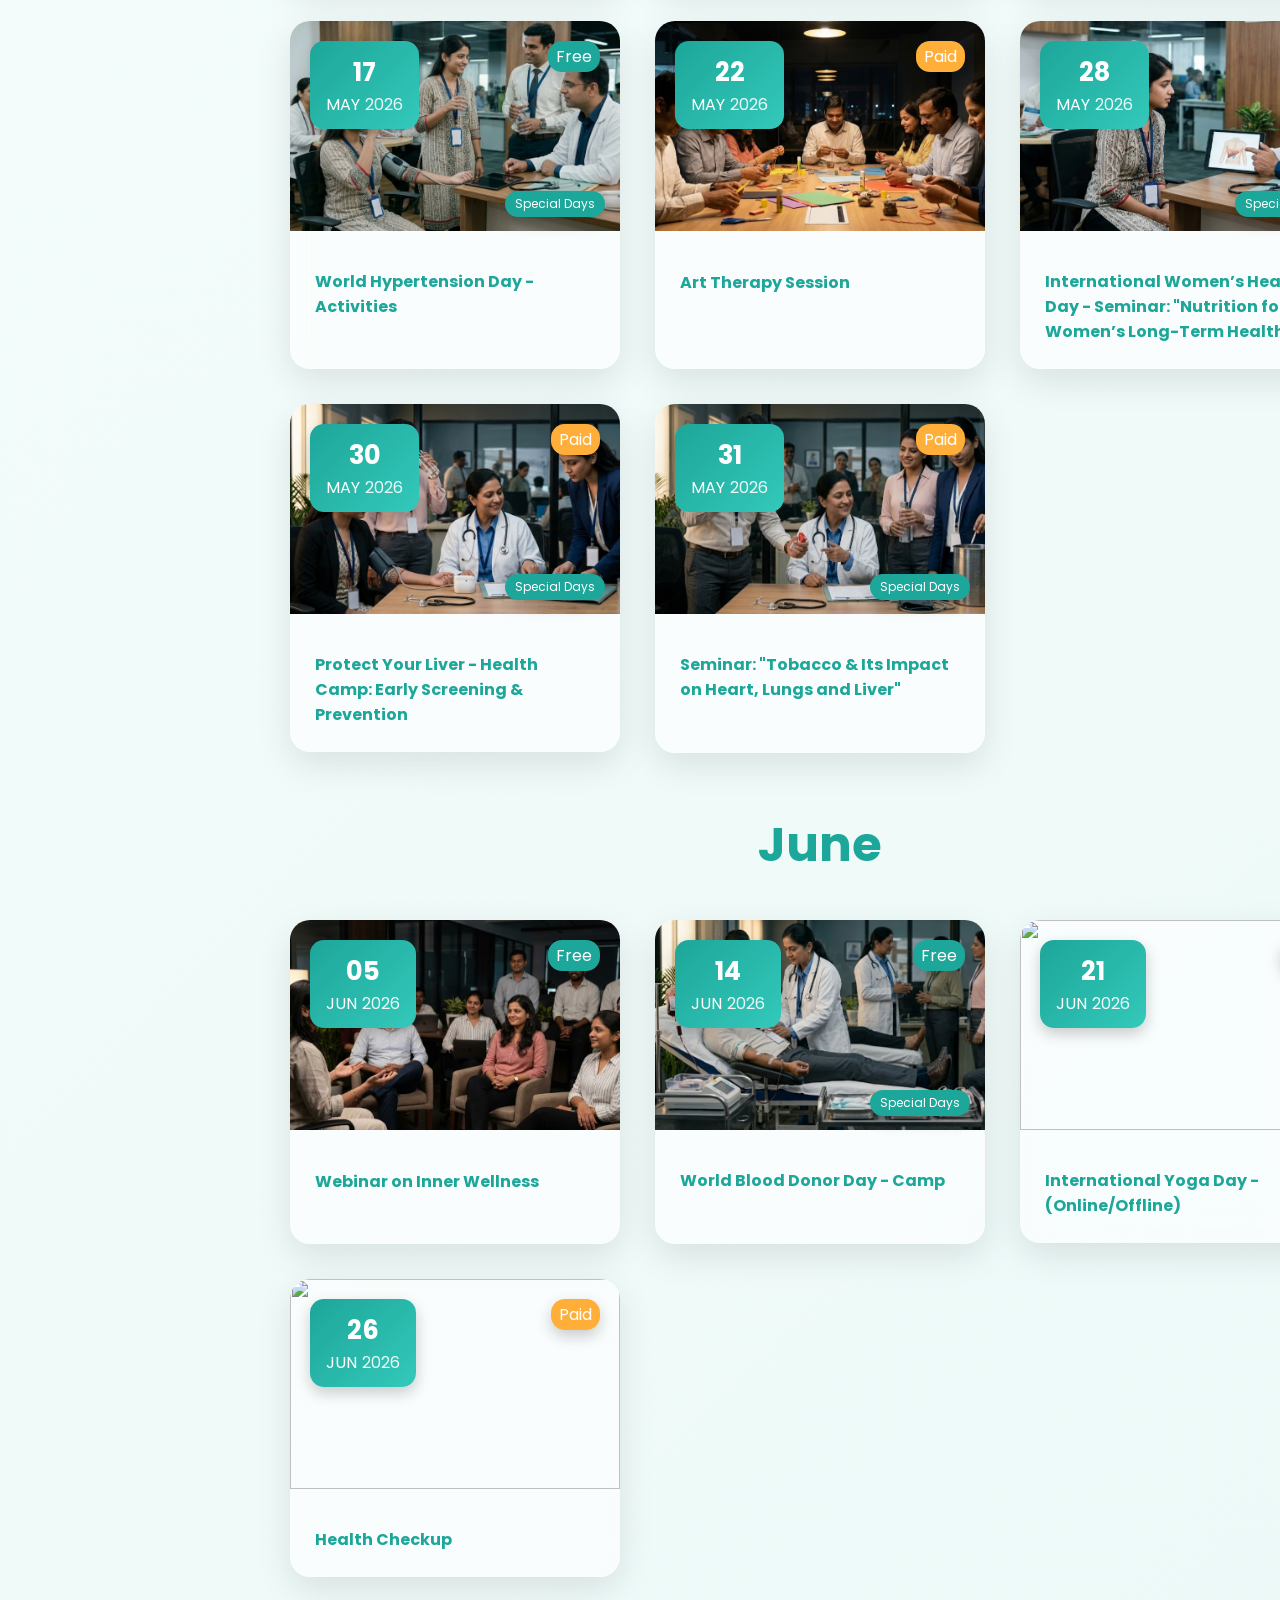
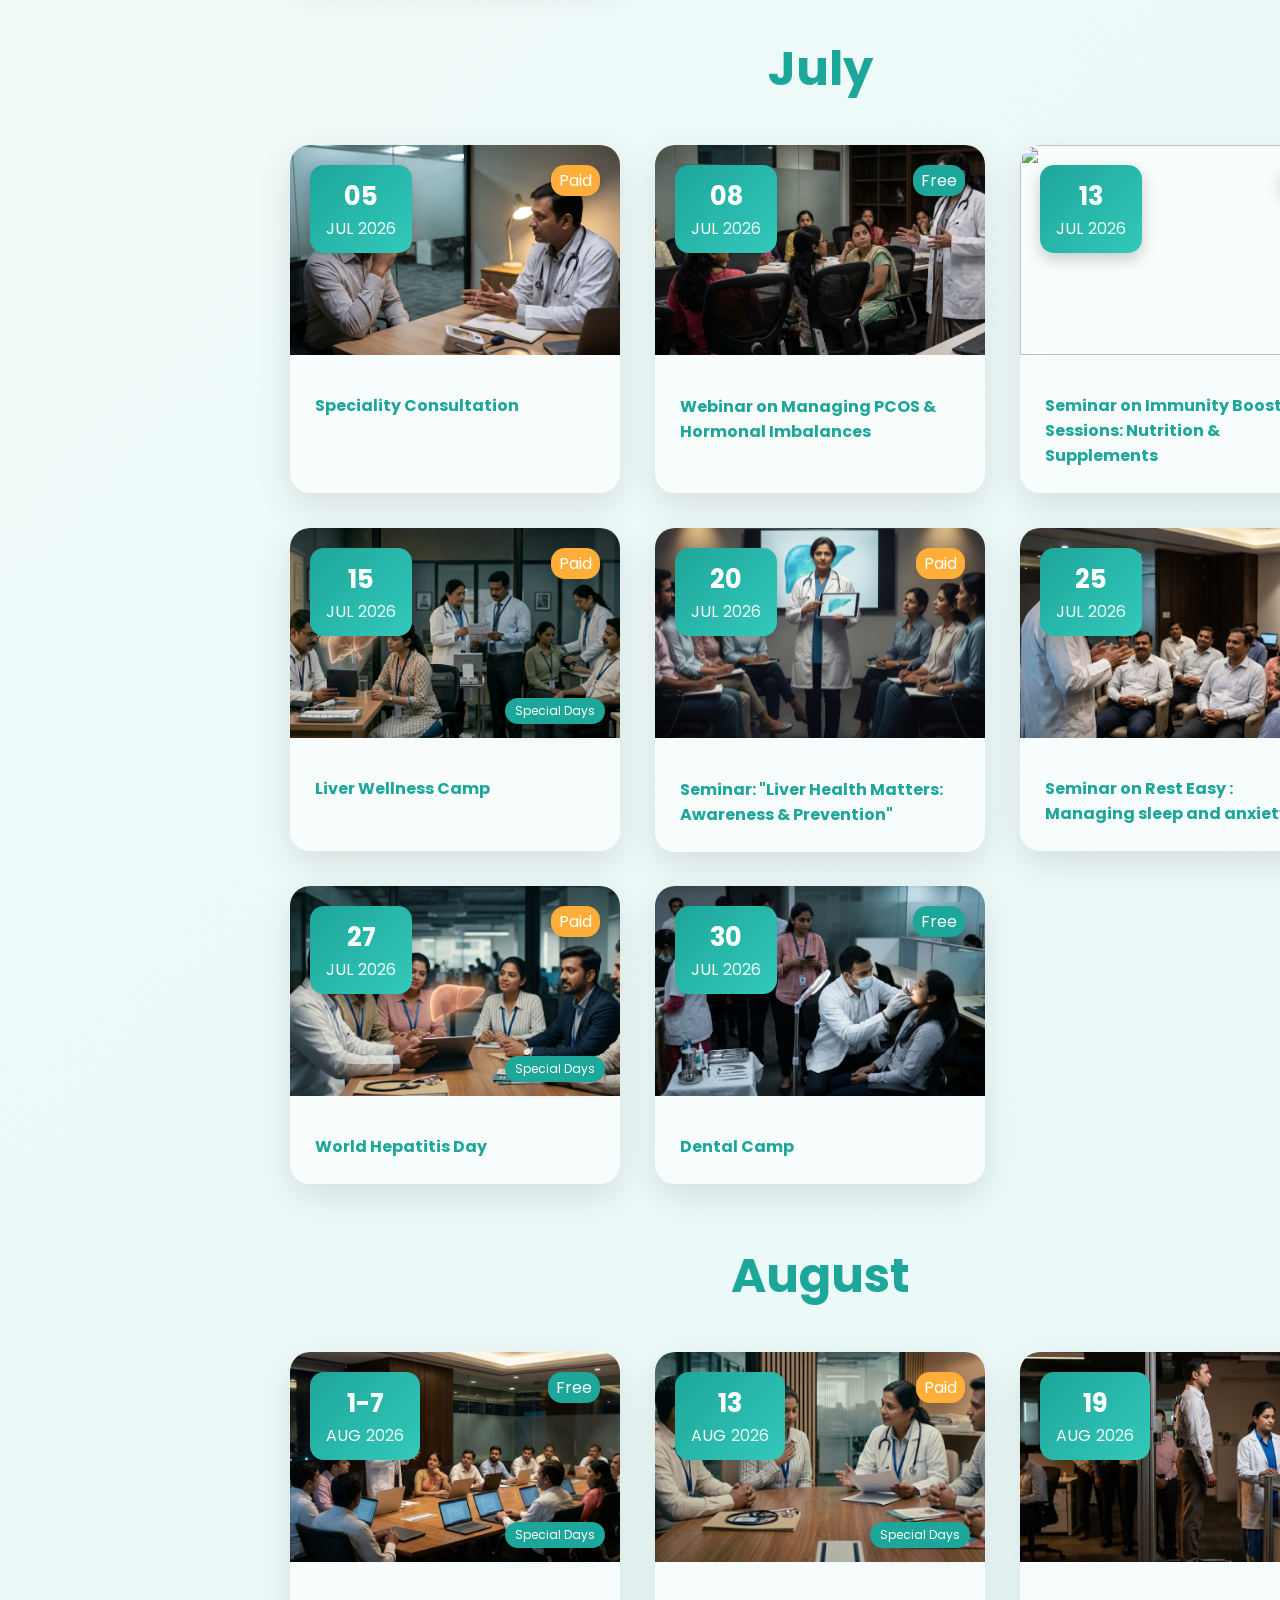
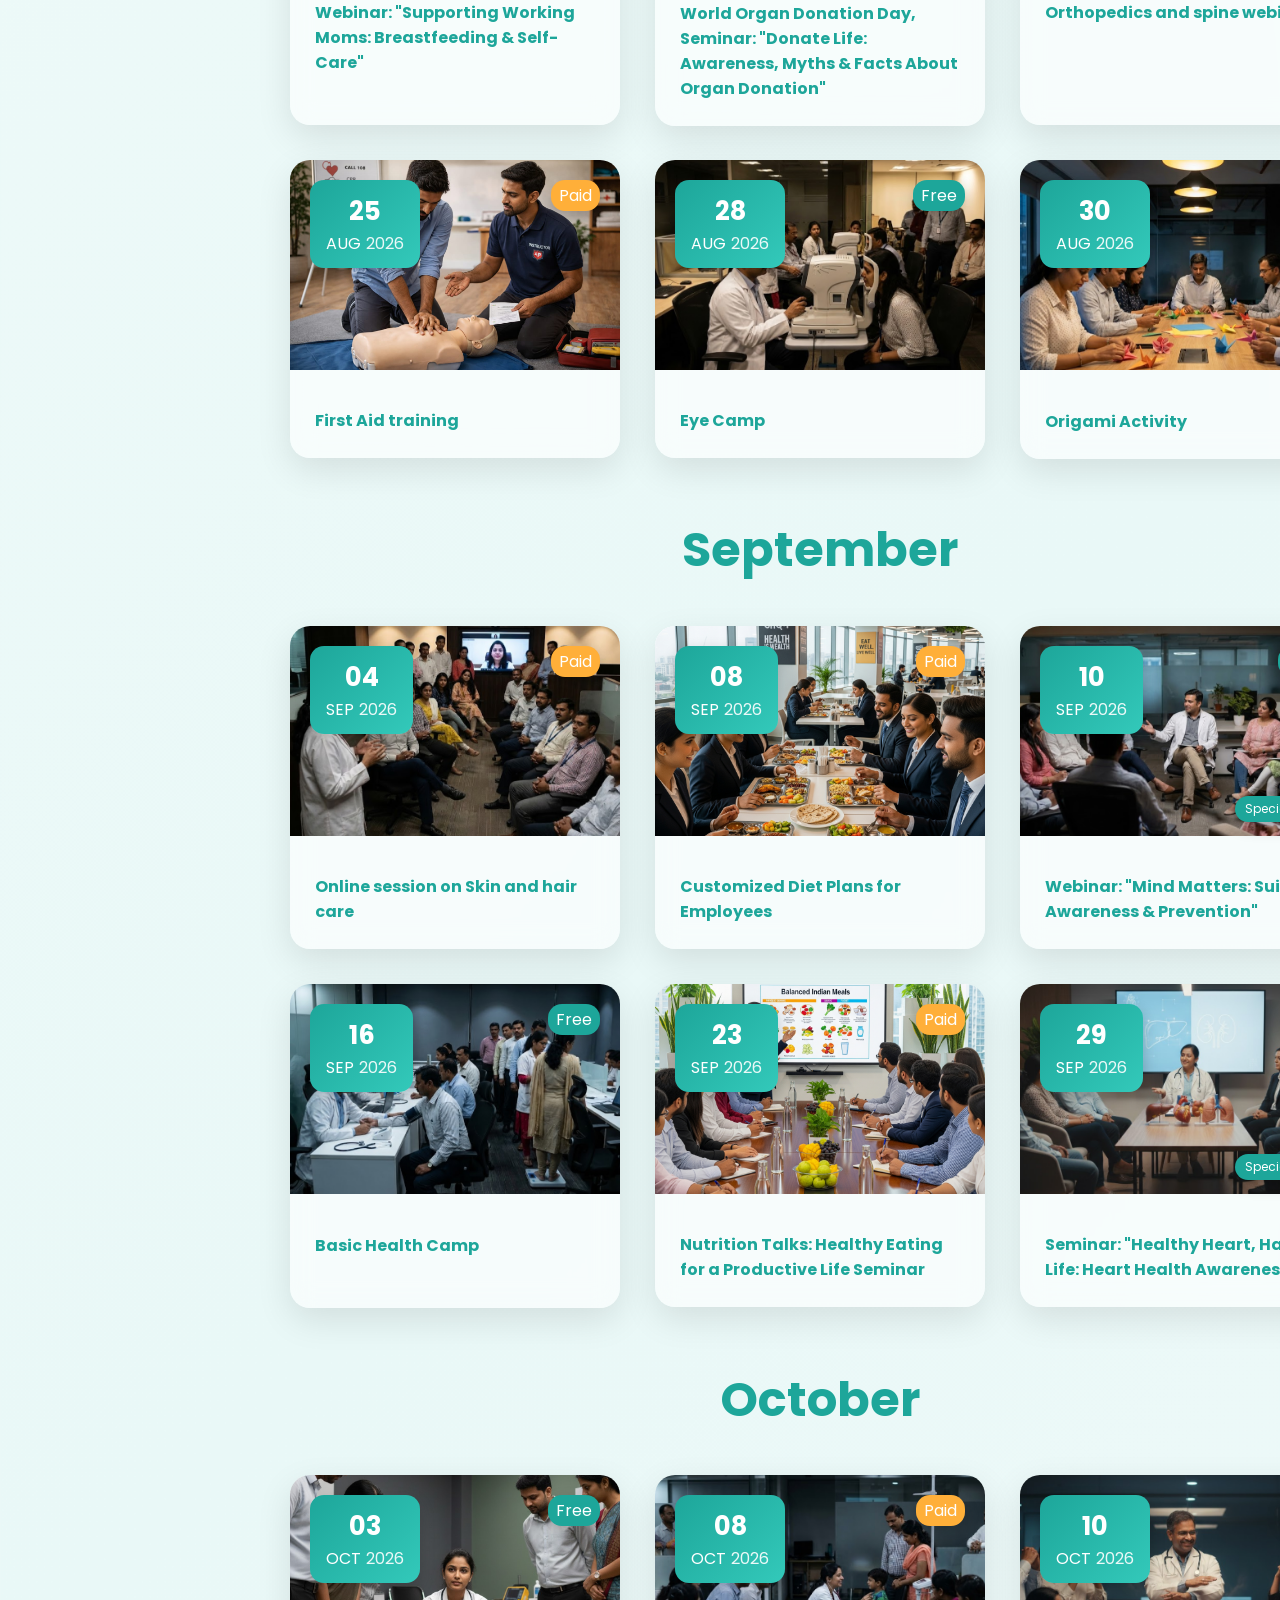
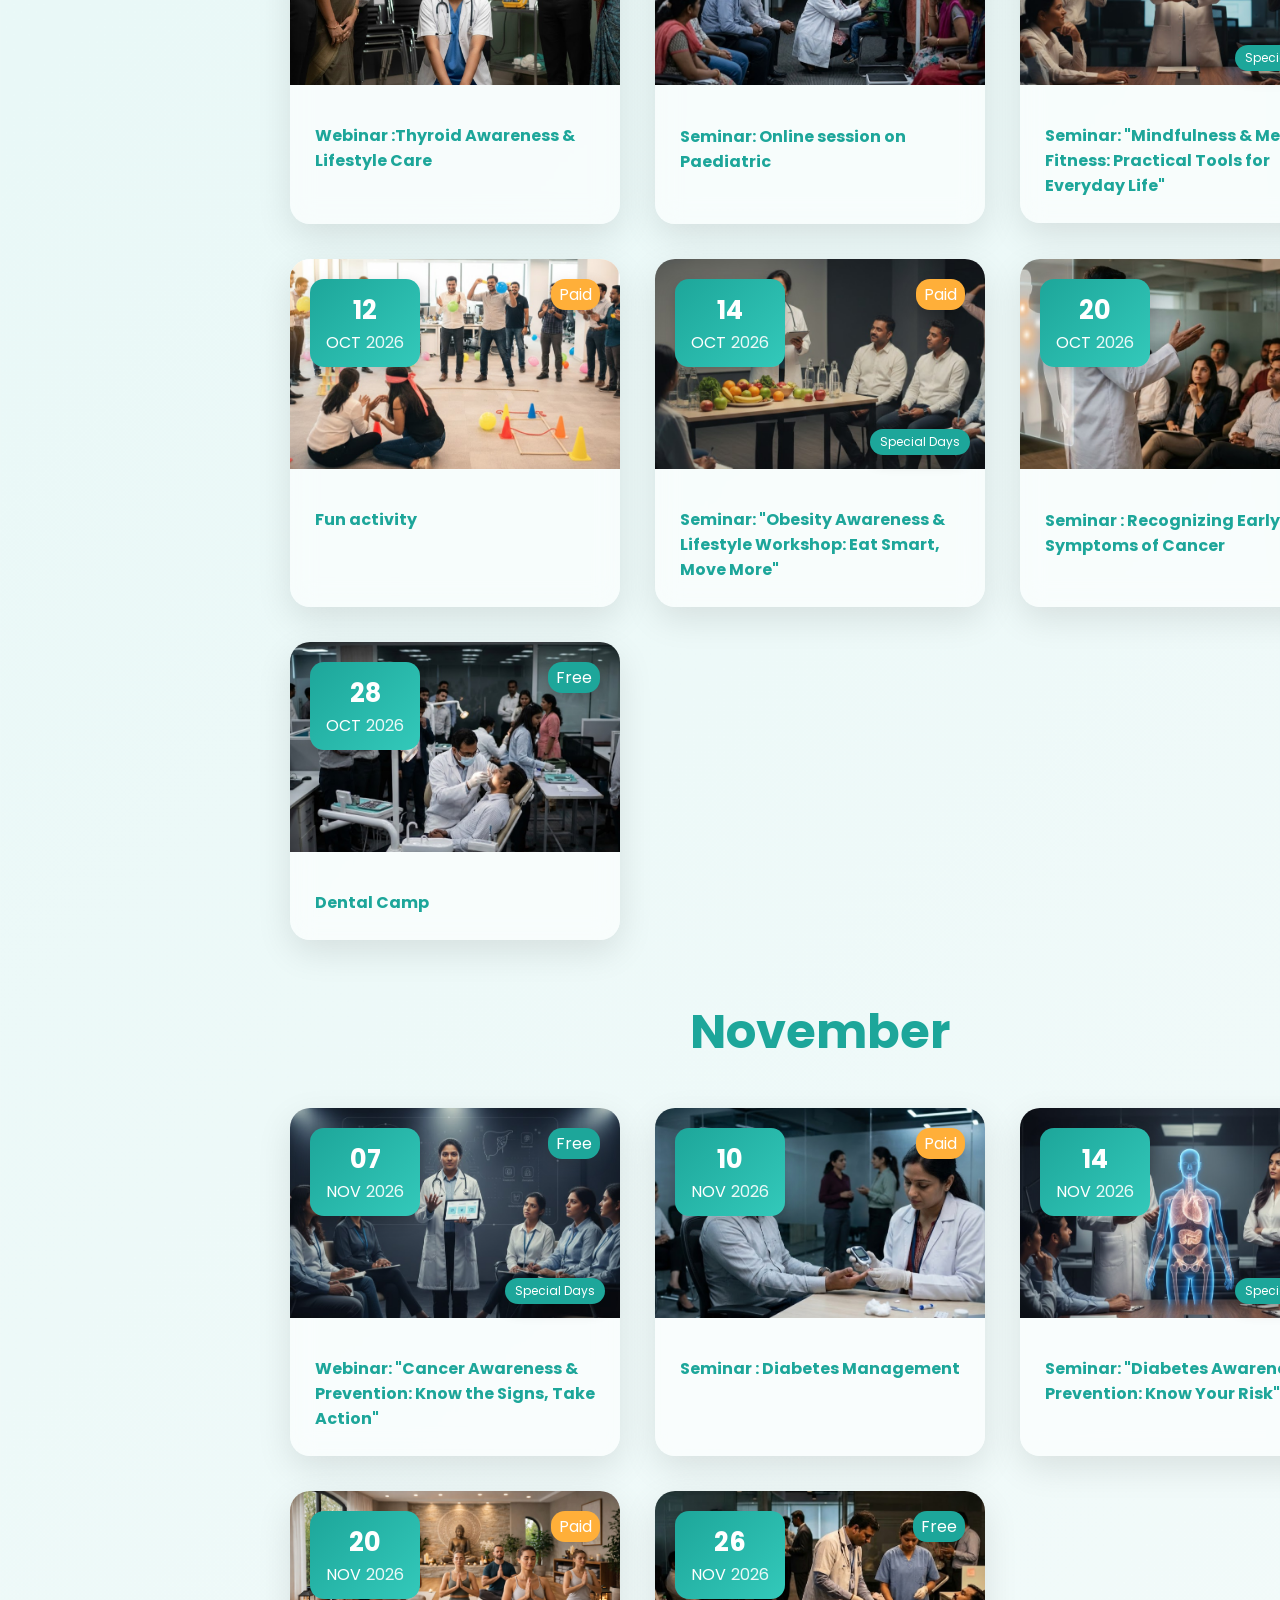
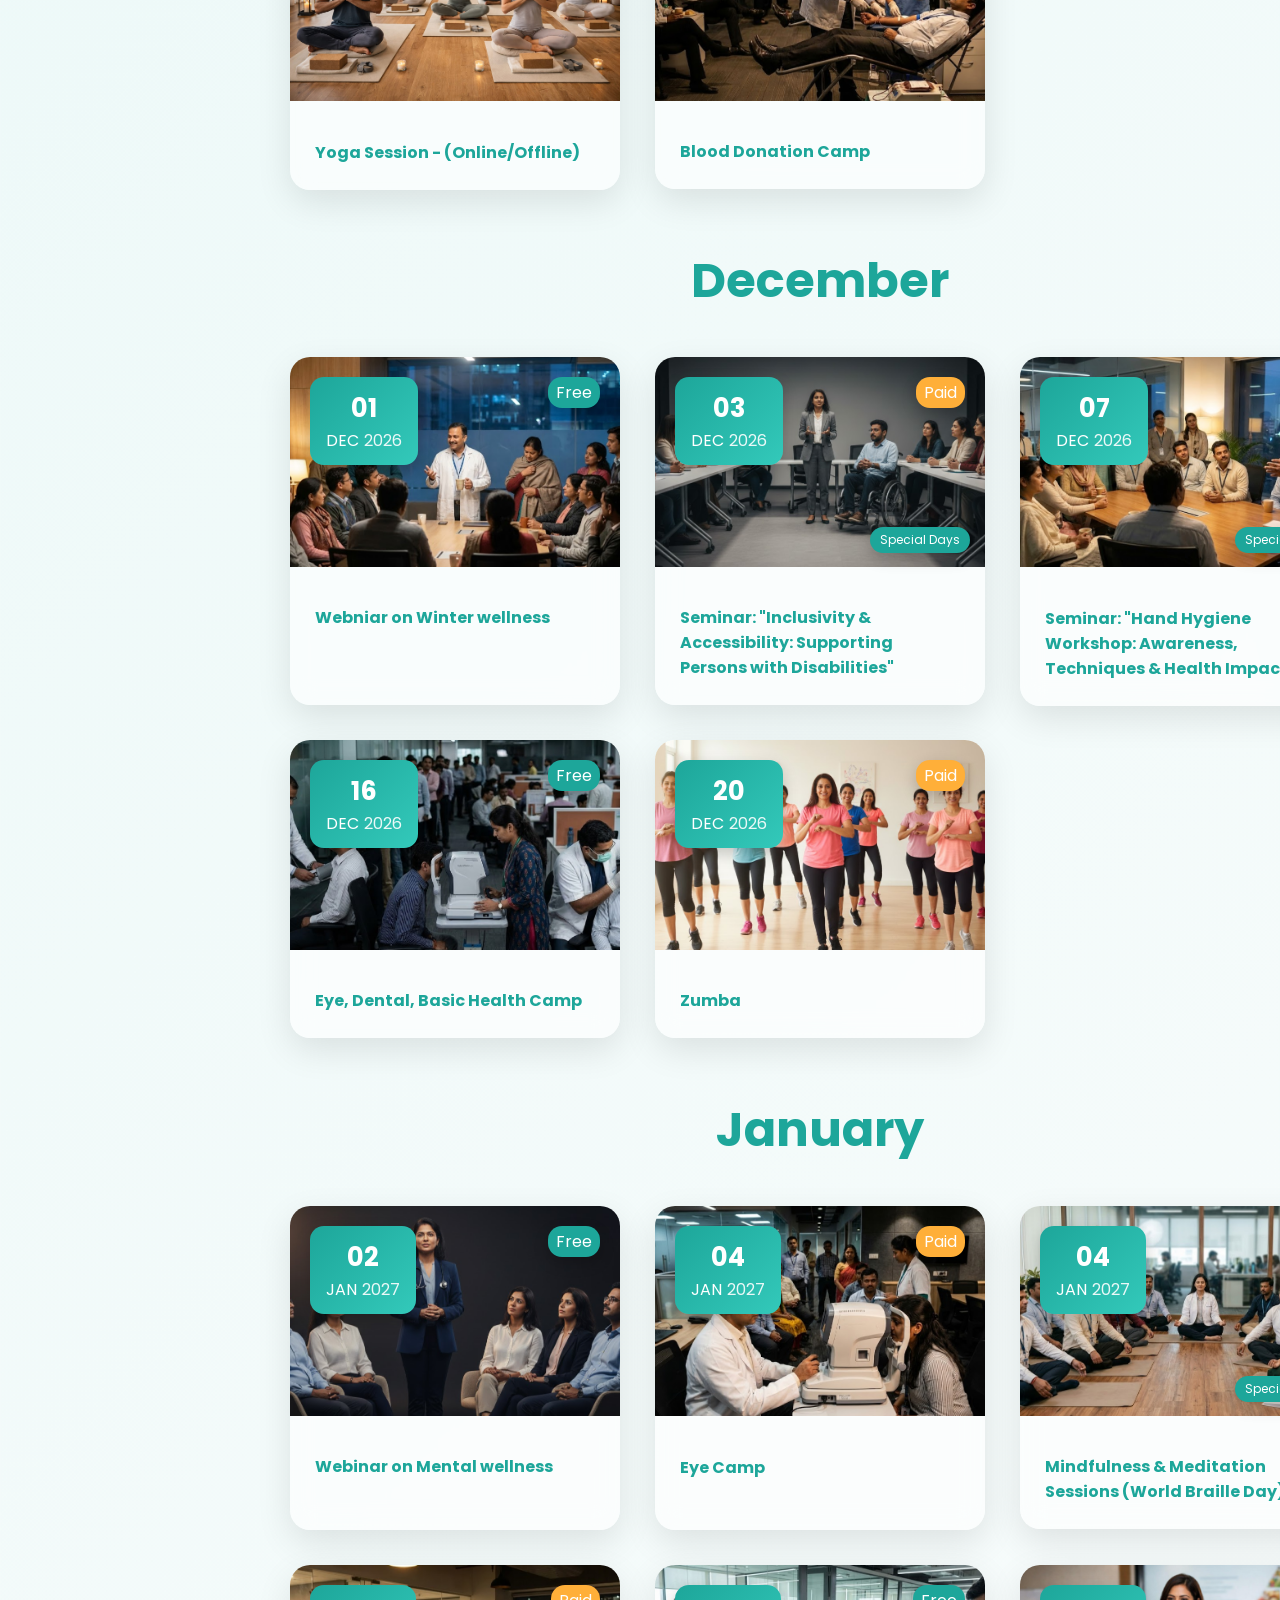
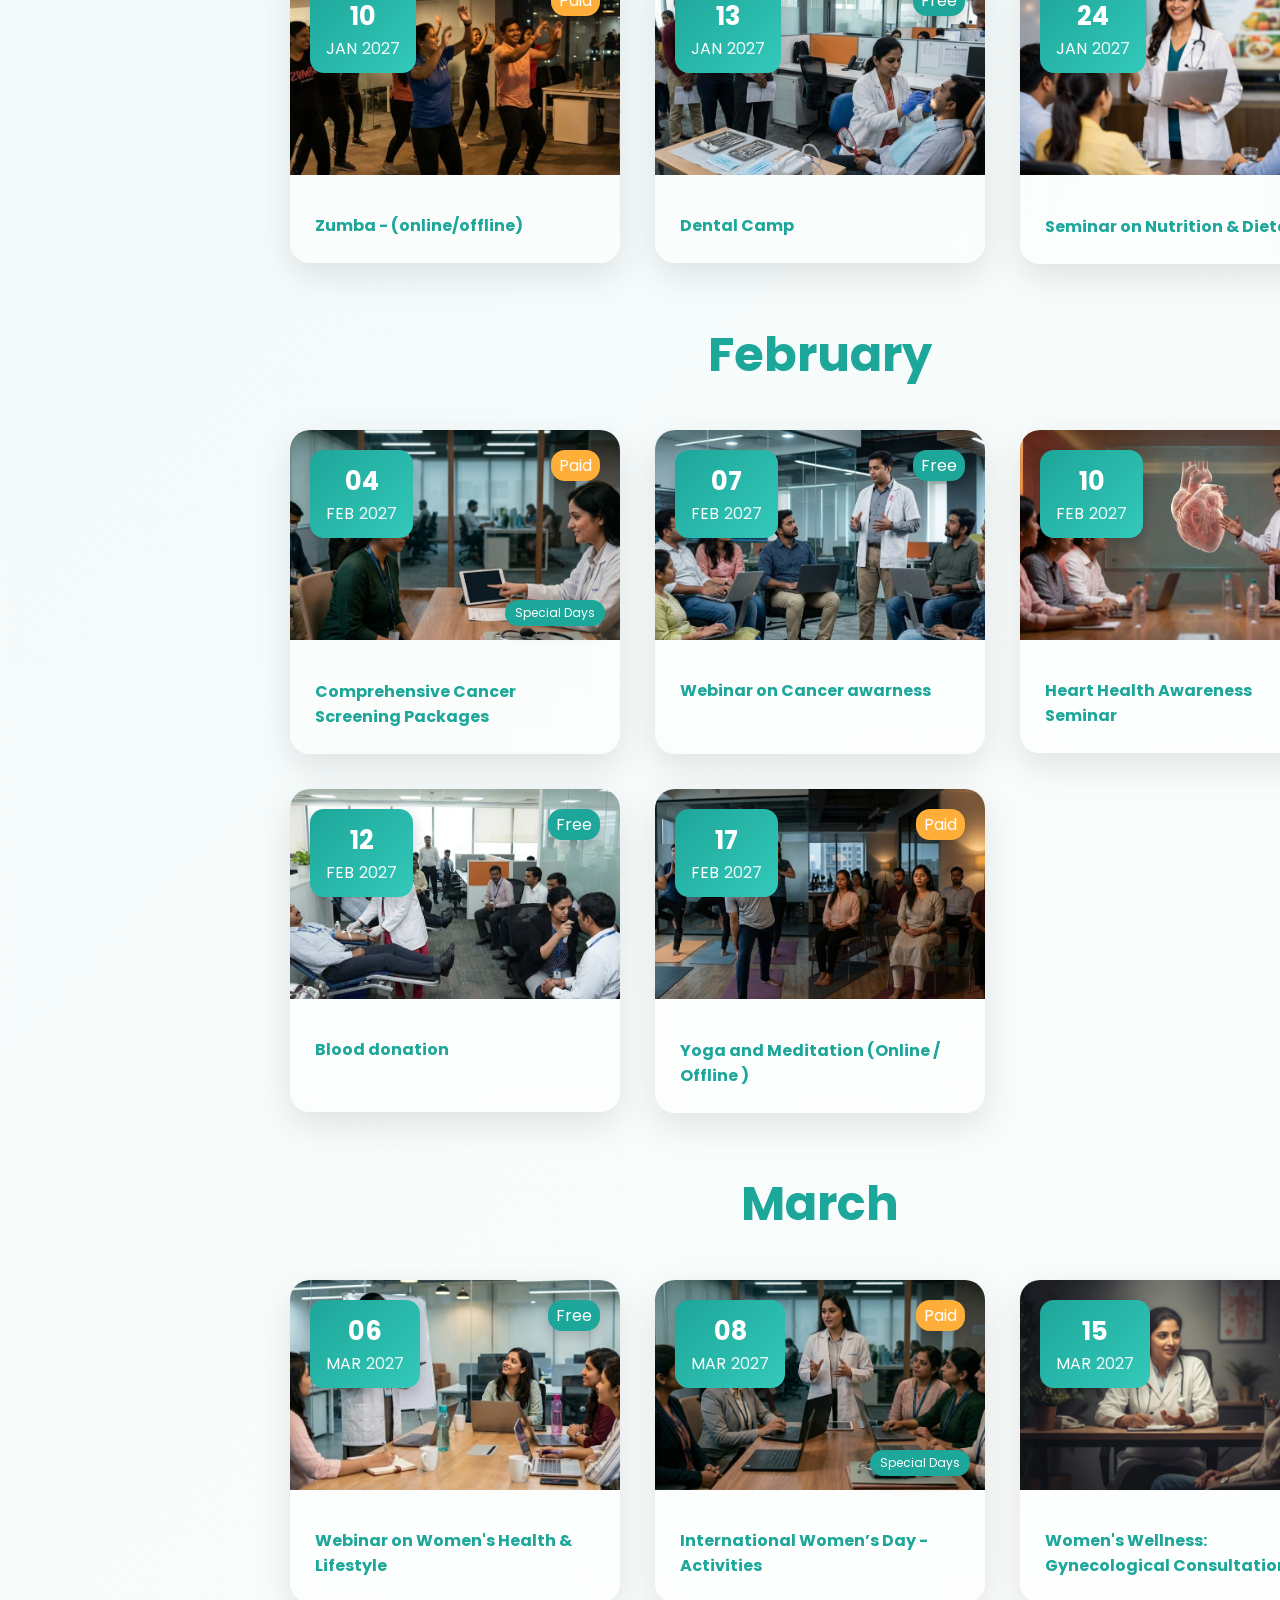
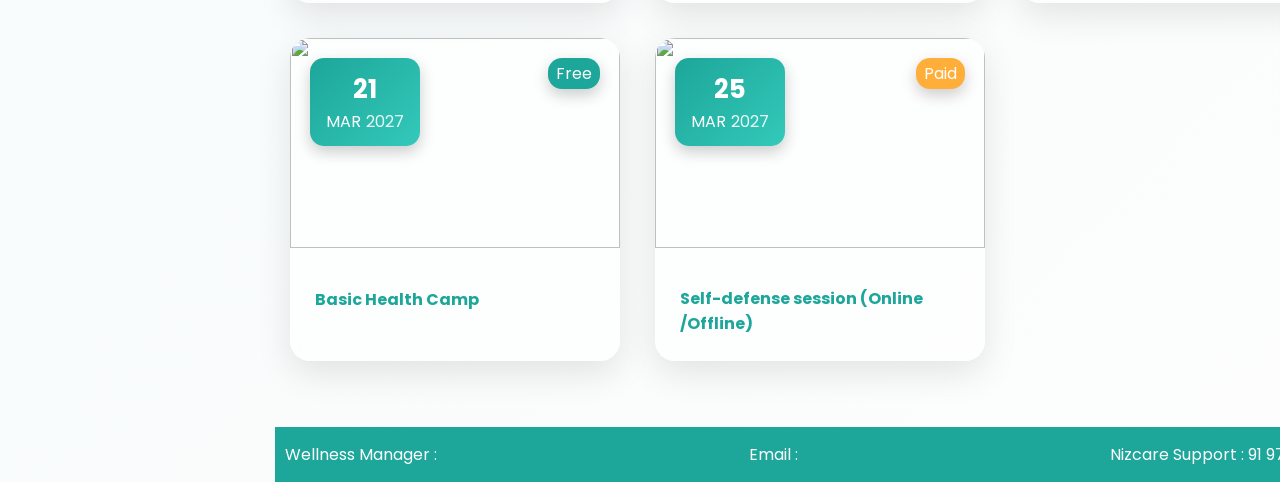
==== commit 6c6d319b: "Feat : Updated" ====
--- a/index.html
+++ b/index.html
@@ -69,7 +69,7 @@
                             <span class="day">01</span><span class="month">Apr</span><span class="year">2026</span>
                         </div>
                         <div class="tag-paid"><span>Paid</span></div>
-                        <img src="./assets/wellness-calendar/apr-2026/apr-Destress .png" alt="">
+                        <img src="./assets/wellness-calendar/apr-2025/apr-Destress .png" alt="">
                         <div class="calendar-content">
                             <h2>Yoga Session - (Online/Offline)</h2>
                         </div>
@@ -159,7 +159,7 @@
                             <span class="day">10</span><span class="month">May</span><span class="year">2026</span>
                         </div>
                         <div class="tag-paid"><span>Paid</span></div>
-                        <img src="./assets/wellness-calendar/may-2026/may-Skin and Hair.png" alt="">
+                        <img src="./assets/wellness-calendar/may-2025/may-Skin and Hair.png" alt="">
                         <div class="calendar-content">
                             <h2>Seminar on Skin and hair</h2>
                         </div>
@@ -273,7 +273,7 @@
                             <span class="day">21</span><span class="month">Jun</span><span class="year">2026</span>
                         </div>
                         <div class="tag-paid"><span>Paid</span></div>
-                        <img src="./assets/wellness-calendar/jun-2026/Stress Relief.png" alt="">
+                        <img src="./assets/wellness-calendar/jun-2025/Stress Relief.png" alt="">
                         <div class="calendar-content">
                             <h2>International Yoga Day - (Online/Offline)</h2>
                         </div>
@@ -284,7 +284,7 @@
                             <span class="day">26</span><span class="month">Jun</span><span class="year">2026</span>
                         </div>
                         <div class="tag-paid"><span>Paid</span></div>
-                        <img src="./assets/wellness-calendar/jun-2026//Prostate.png" alt="">
+                        <img src="./assets/wellness-calendar/jun-2025/Prostate.png" alt="">
                         <div class="calendar-content">
                             <h2>Health Checkup</h2>
                         </div>
@@ -326,7 +326,7 @@
                             <span class="day">13</span><span class="month">Jul</span><span class="year">2026</span>
                         </div>
                         <div class="tag-paid"><span>Paid</span></div>
-                        <img src="./assets/wellness-calendar/jul-2026/Immunity Boost .png" alt="">
+                        <img src="./assets/wellness-calendar/jul-2025/Immunity Boost .png" alt="">
                         <div class="calendar-content">
                             <h2>Seminar on Immunity Boost Sessions: Nutrition & Supplements</h2>
                         </div>
@@ -966,7 +966,7 @@
                             <span class="day">21</span><span class="month">Mar</span><span class="year">2027</span>
                         </div>
                         <div class="tag-complementary"><span>Free</span></div>
-                        <img src="./assets/wellness-calendar/mar-2026/mar-Health talk.png" alt="">
+                        <img src="./assets/wellness-calendar/mar-2025/mar-Health talk.png" alt="">
                         <div class="calendar-content">
                             <h2>Basic Health Camp</h2>
                         </div>
@@ -977,7 +977,7 @@
                             <span class="day">25</span><span class="month">Mar</span><span class="year">2027</span>
                         </div>
                         <div class="tag-paid"><span>Paid</span></div>
-                        <img src="./assets/wellness-calendar/mar-2026/mar-Self-defense.png" alt="">
+                        <img src="./assets/wellness-calendar/mar-2025/mar-Self-defense.png" alt="">
                         <div class="calendar-content">
                             <h2> Self-defense session (Online /Offline)</h2>
                         </div>
